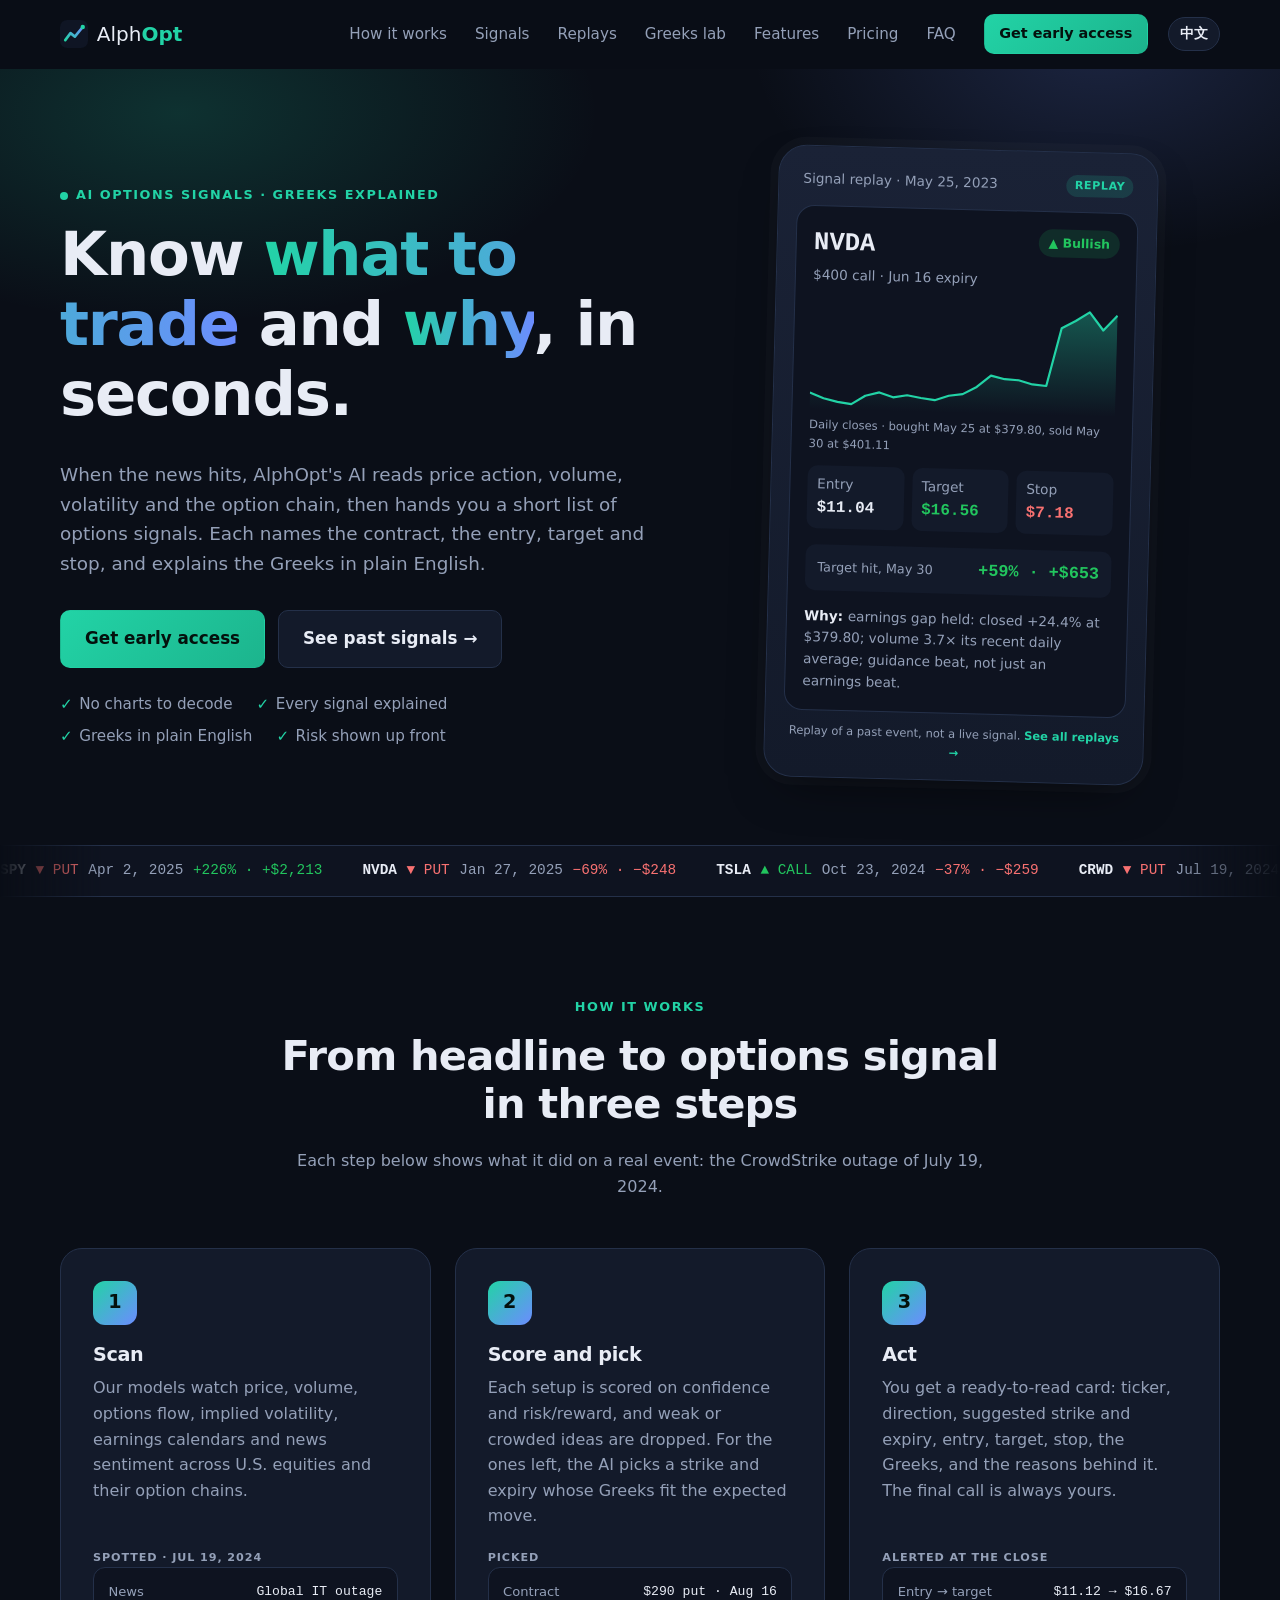
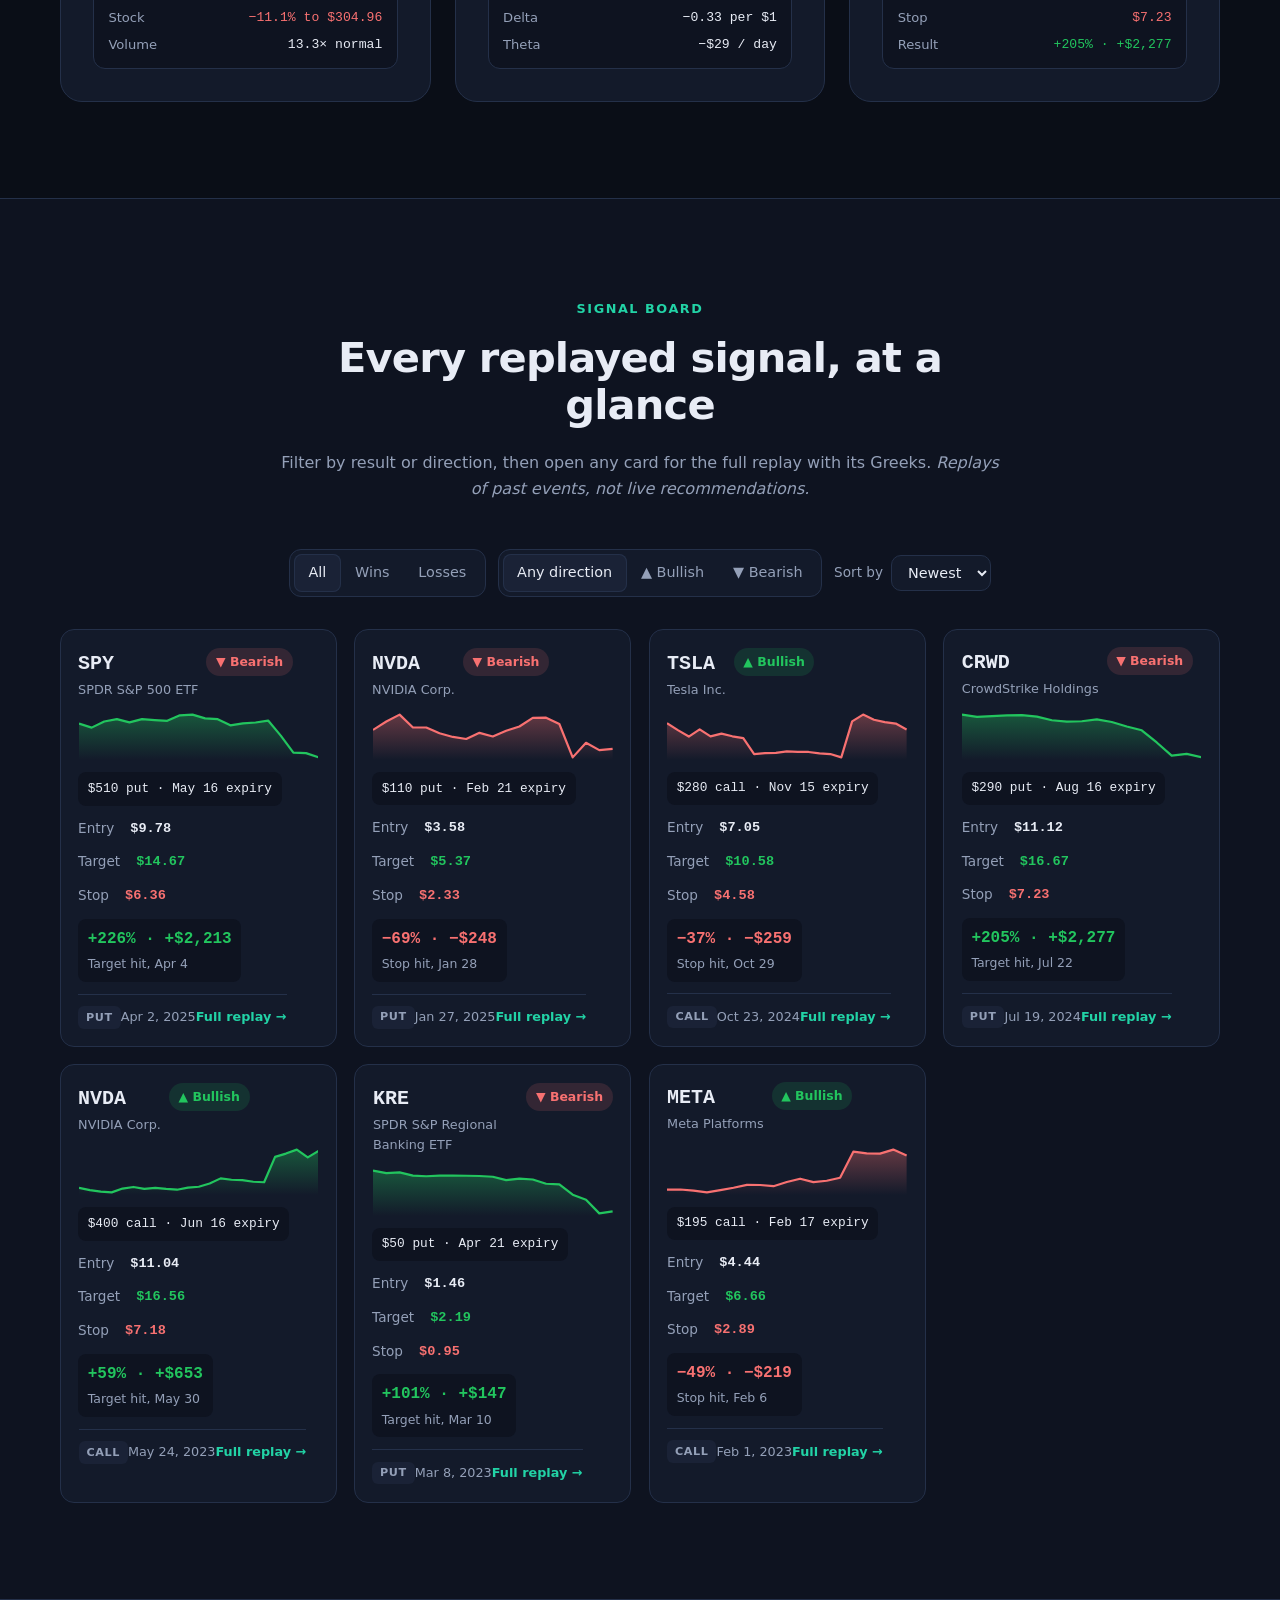
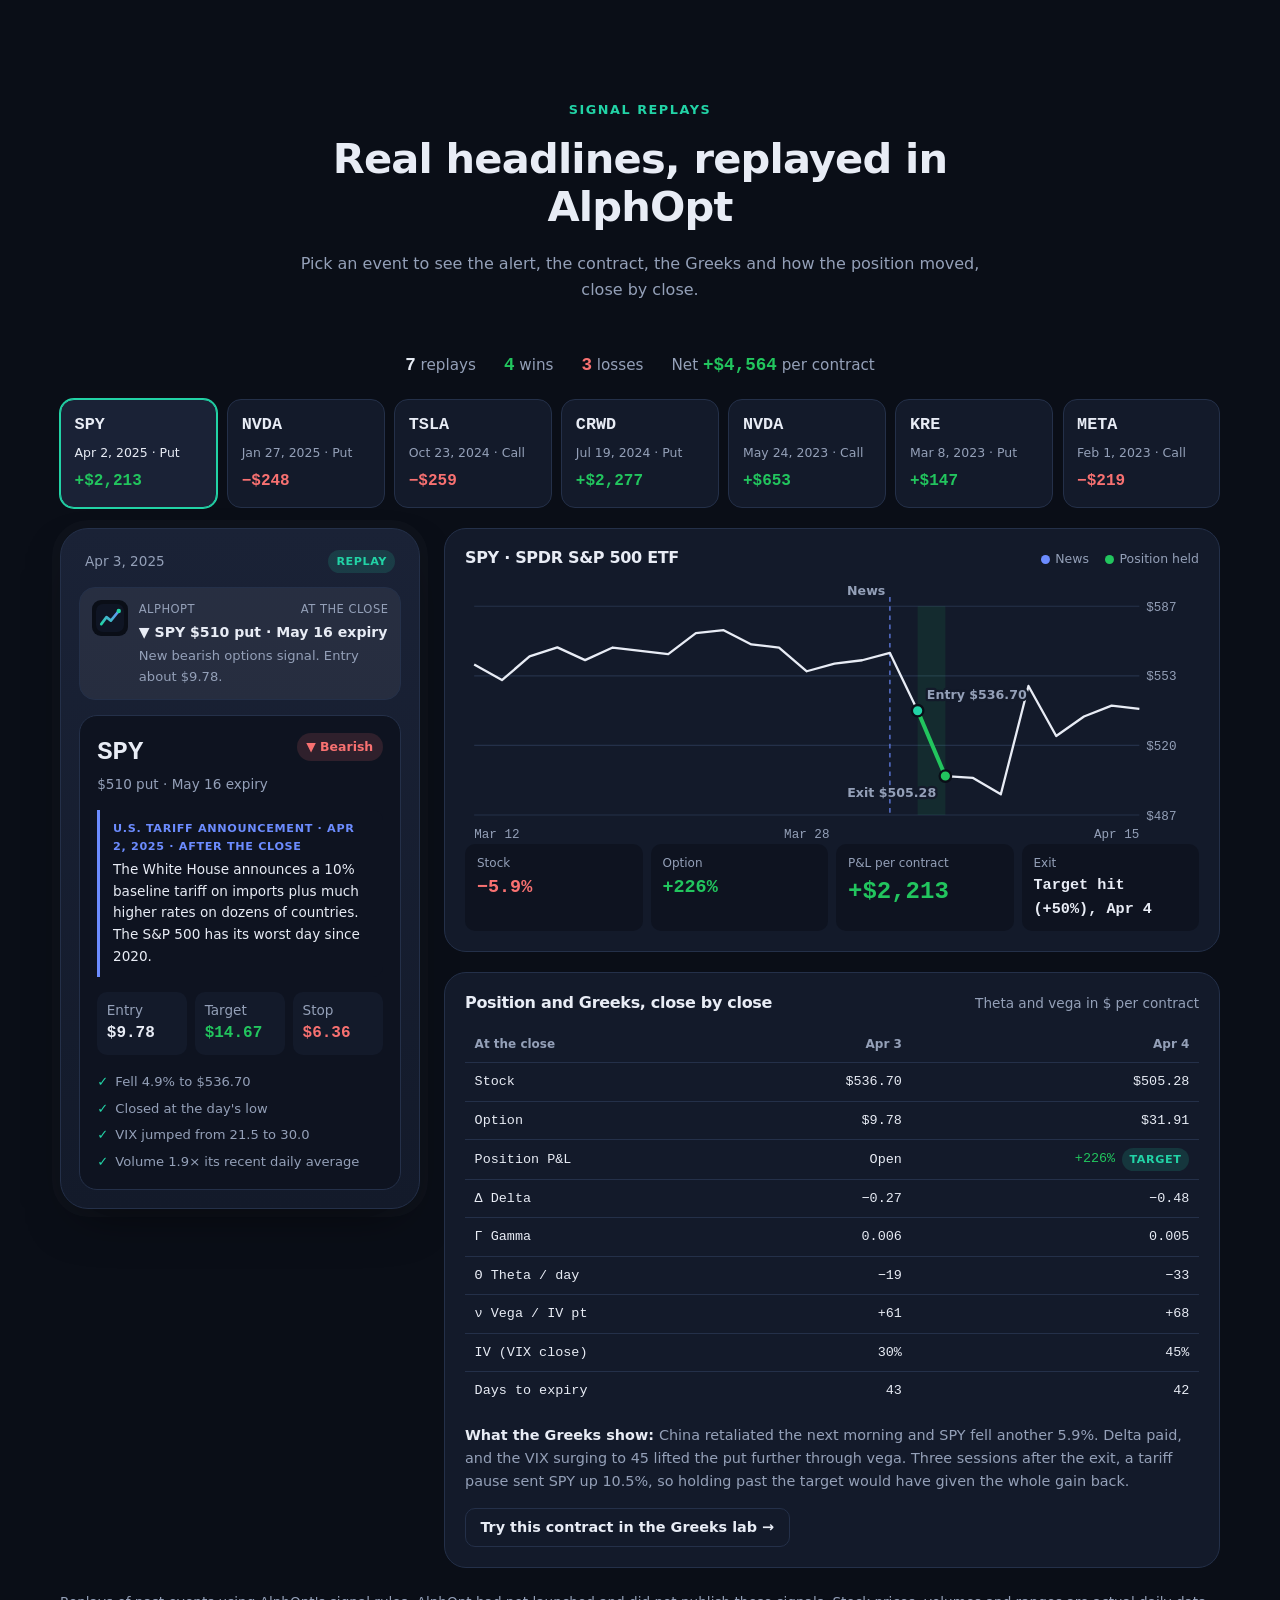
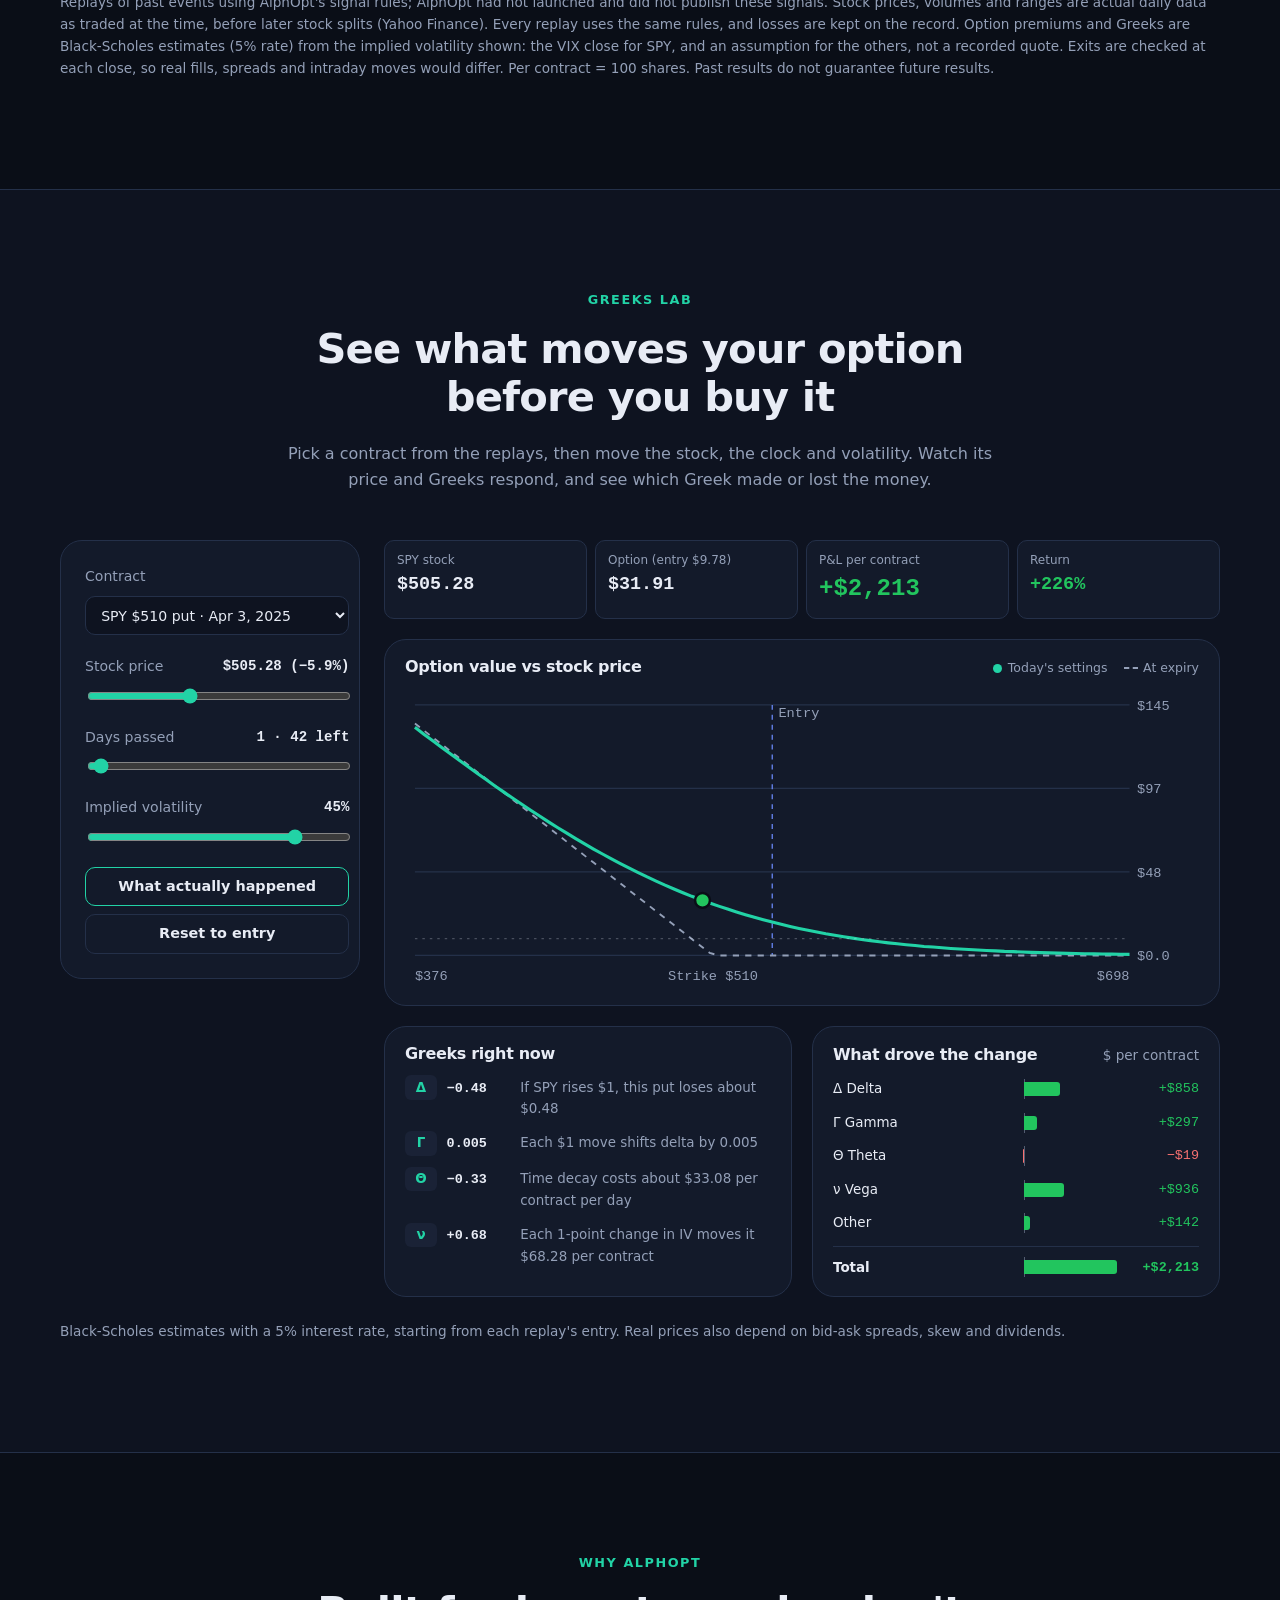
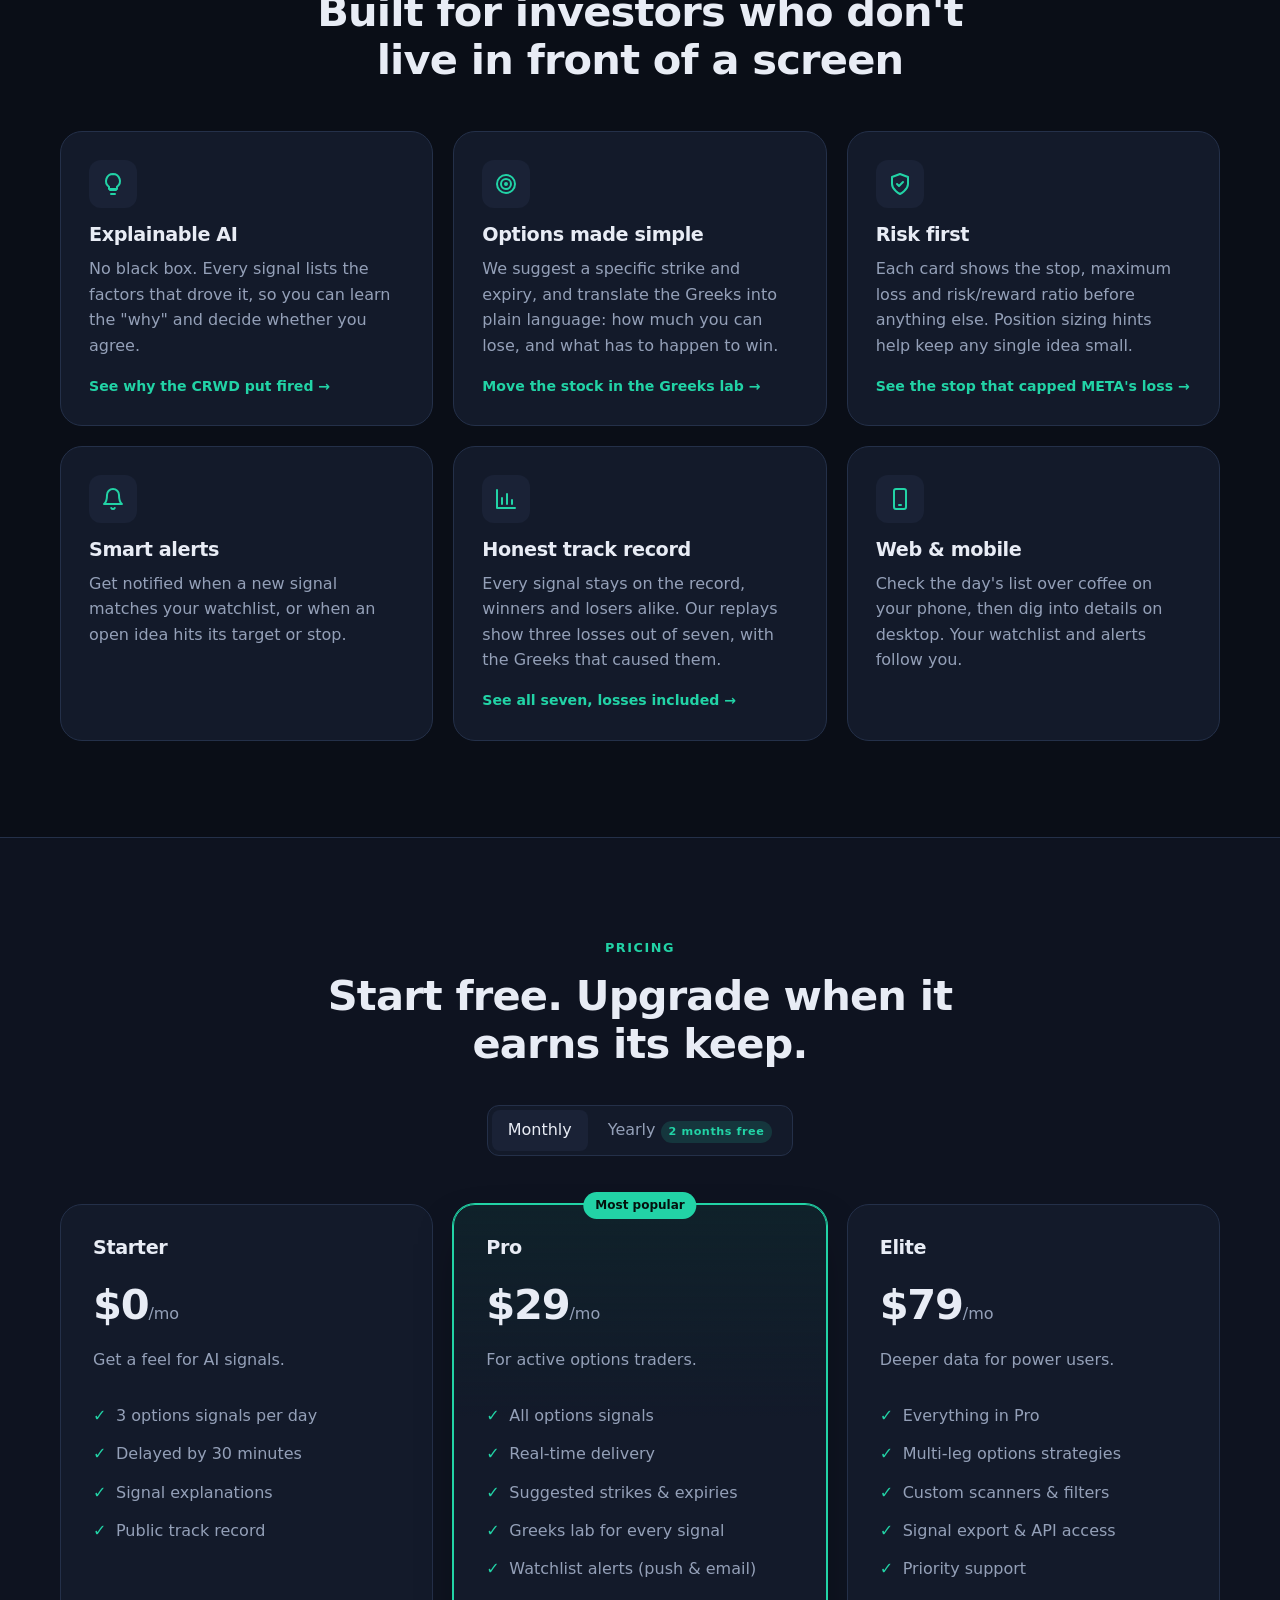
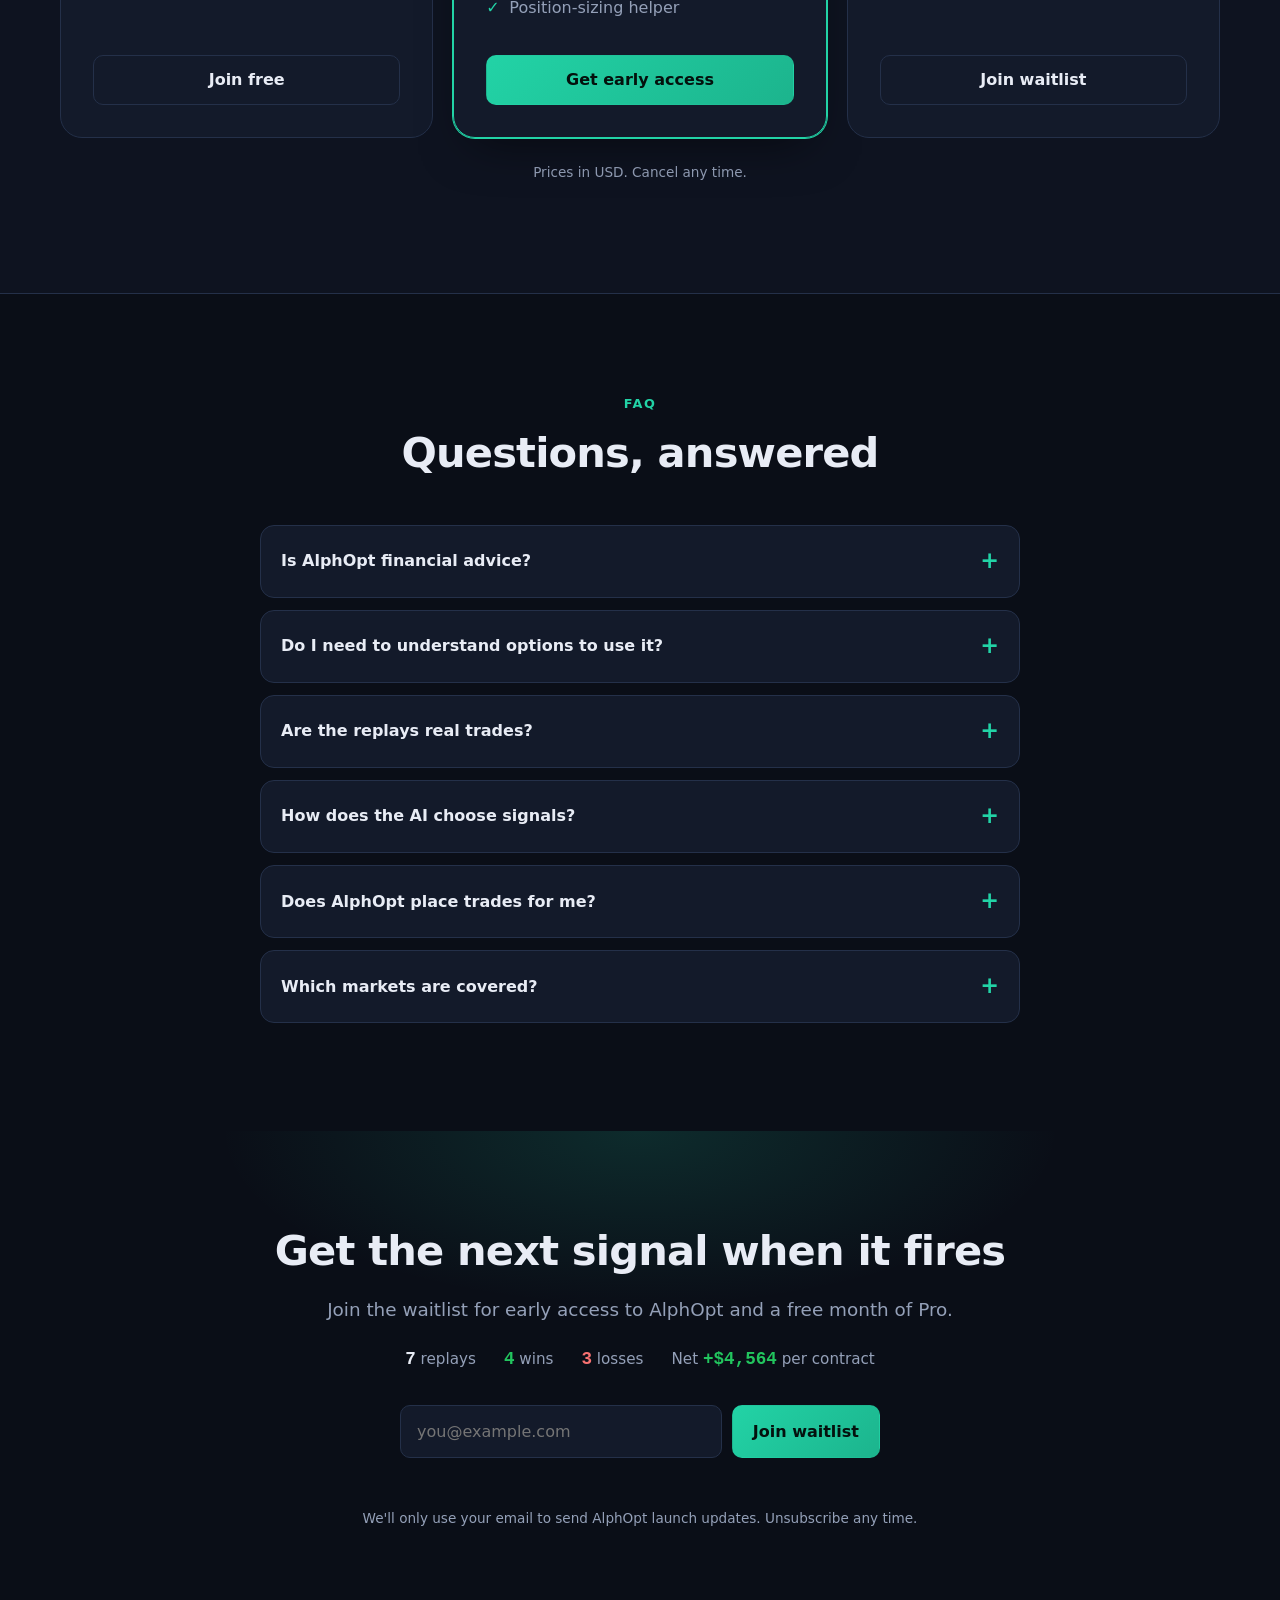
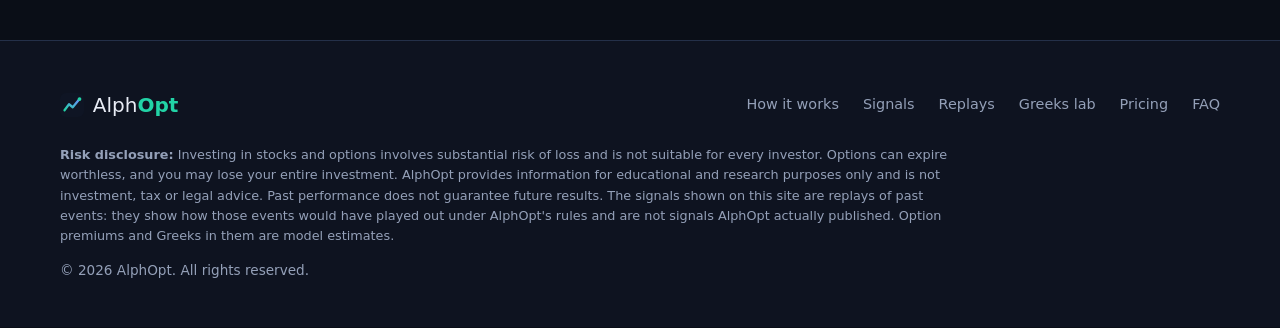
==== index.html @ 4eb579af "Add English / Simplified Chinese language switch A 中文 / EN button in the nav switches the whole page" ====
<!doctype html>
<html lang="en">
<head>
  <meta charset="utf-8">
  <meta name="viewport" content="width=device-width, initial-scale=1">
  <title data-i18n="meta.title">AlphOpt — AI options signals, Greeks explained</title>
  <meta name="description" data-i18n-attr="content:meta.desc" content="AlphOpt reads the news, price action and options market with AI and turns it into clear options signals: the contract, entry, target and stop, with the Greeks in plain English.">
  <meta property="og:title" content="AlphOpt — AI options signals, Greeks explained">
  <meta property="og:description" content="Clear, explainable AI options signals, with the Greeks in plain English.">
  <meta property="og:type" content="website">
  <meta property="og:url" content="https://tianzesun.github.io/AlphOpt-site/">
  <meta property="og:image" content="https://tianzesun.github.io/AlphOpt-site/assets/og-image.png">
  <meta property="og:image:width" content="1200">
  <meta property="og:image:height" content="630">
  <meta property="og:image:alt" content="AlphOpt: real headlines, the Greeks explained. A CRWD put replay that hit its target for +205%.">
  <meta name="twitter:card" content="summary_large_image">
  <link rel="canonical" href="https://tianzesun.github.io/AlphOpt-site/">
  <meta name="theme-color" content="#0a0e17">
  <link rel="icon" href="assets/favicon.svg" type="image/svg+xml">
  <link rel="stylesheet" href="css/styles.css">
  <script src="js/i18n.js" defer></script>
  <script src="js/main.js" defer></script>
</head>
<body>
  <a class="skip-link" href="#main" data-i18n="skip">Skip to content</a>

  <header class="nav" id="top">
    <div class="container nav__inner">
      <a class="brand" href="#top" aria-label="AlphOpt home" data-i18n-attr="aria-label:nav.home">
        <img src="assets/favicon.svg" alt="" width="28" height="28">
        <span>Alph<strong>Opt</strong></span>
      </a>
      <button class="nav__toggle" aria-expanded="false" aria-controls="nav-links" aria-label="Open menu">
        <span></span><span></span><span></span>
      </button>
      <nav class="nav__links" id="nav-links" aria-label="Primary" data-i18n-attr="aria-label:nav.primary">
        <a href="#how" data-i18n="nav.how">How it works</a>
        <a href="#signals" data-i18n="nav.signals">Signals</a>
        <a href="#cases" data-i18n="nav.cases">Replays</a>
        <a href="#lab" data-i18n="nav.lab">Greeks lab</a>
        <a href="#features" data-i18n="nav.features">Features</a>
        <a href="#pricing" data-i18n="nav.pricing">Pricing</a>
        <a href="#faq" data-i18n="nav.faq">FAQ</a>
        <a class="btn btn--sm btn--primary" href="#waitlist" data-i18n="cta.early">Get early access</a>
      </nav>
      <button class="lang-toggle" id="lang-toggle" type="button" lang="zh-CN" aria-label="切换到中文">中文</button>
    </div>
  </header>

  <main id="main">
    <!-- Hero -->
    <section class="hero">
      <div class="hero__glow" aria-hidden="true"></div>
      <div class="container hero__grid">
        <div class="hero__copy">
          <p class="eyebrow" data-i18n-html="hero.eyebrow"><span class="pulse" aria-hidden="true"></span> AI options signals · Greeks explained</p>
          <h1 data-i18n-html="hero.h1">Know <span class="grad">what to trade</span> and <span class="grad">why</span>, in seconds.</h1>
          <p class="lead" data-i18n="hero.lead">
            When the news hits, AlphOpt's AI reads price action, volume, volatility and the option chain,
            then hands you a short list of options signals. Each names the contract, the entry, target and stop,
            and explains the Greeks in plain English.
          </p>
          <div class="hero__cta">
            <a class="btn btn--primary btn--lg" href="#waitlist" data-i18n="cta.early">Get early access</a>
            <a class="btn btn--ghost btn--lg" href="#signals" data-i18n="hero.past">See past signals →</a>
          </div>
          <ul class="hero__points">
            <li data-i18n="hero.p1">No charts to decode</li>
            <li data-i18n="hero.p2">Every signal explained</li>
            <li data-i18n="hero.p3">Greeks in plain English</li>
            <li data-i18n="hero.p4">Risk shown up front</li>
          </ul>
        </div>

        <div class="hero__visual">
          <article class="phone" aria-label="Replayed AlphOpt signal" data-i18n-attr="aria-label:hero.card">
            <div class="phone__bar">
              <span id="hero-date">Signal replay</span>
              <span class="tag" id="hero-tag">REPLAY</span>
            </div>
            <div class="sig-hero">
              <div class="sig-hero__head">
                <div>
                  <div class="sig-hero__ticker" id="hero-ticker"></div>
                  <div class="muted small" id="hero-contract"></div>
                </div>
                <span class="dir" id="hero-dir"></span>
              </div>
              <svg class="sig-hero__chart" id="hero-chart" viewBox="0 0 300 110" preserveAspectRatio="none" role="img"></svg>
              <p class="sig-hero__caption muted" id="hero-caption"></p>
              <div class="sig-hero__stats" id="hero-stats"></div>
              <div class="hero-result" id="hero-result"></div>
              <p class="sig-hero__why" id="hero-why"></p>
            </div>
            <p class="phone__note" data-i18n-html="hero.note">Replay of a past event, not a live signal. <a href="#cases">See all replays →</a></p>
          </article>
        </div>
      </div>

      <div class="ticker" aria-label="Signal replay results" data-i18n-attr="aria-label:ticker.label">
        <div class="ticker__track" id="ticker-track"></div>
      </div>
    </section>

    <!-- How it works -->
    <section class="section" id="how">
      <div class="container">
        <header class="section__head">
          <p class="eyebrow" data-i18n="how.eyebrow">How it works</p>
          <h2 data-i18n="how.h2">From headline to options signal in three steps</h2>
          <p class="muted" data-i18n="how.sub">Each step below shows what it did on a real event: the CrowdStrike outage of July 19, 2024.</p>
        </header>
        <ol class="steps">
          <li class="step">
            <div class="step__num">1</div>
            <h3 data-i18n="how.s1">Scan</h3>
            <p data-i18n="how.s1p">Our models watch price, volume, options flow, implied volatility, earnings calendars and news sentiment across U.S. equities and their option chains.</p>
            <div class="step__ex" id="step-ex-1"></div>
          </li>
          <li class="step">
            <div class="step__num">2</div>
            <h3 data-i18n="how.s2">Score and pick</h3>
            <p data-i18n="how.s2p">Each setup is scored on confidence and risk/reward, and weak or crowded ideas are dropped. For the ones left, the AI picks a strike and expiry whose Greeks fit the expected move.</p>
            <div class="step__ex" id="step-ex-2"></div>
          </li>
          <li class="step">
            <div class="step__num">3</div>
            <h3 data-i18n="how.s3">Act</h3>
            <p data-i18n="how.s3p">You get a ready-to-read card: ticker, direction, suggested strike and expiry, entry, target, stop, the Greeks, and the reasons behind it. The final call is always yours.</p>
            <div class="step__ex" id="step-ex-3"></div>
          </li>
        </ol>
      </div>
    </section>

    <!-- Signal board -->
    <section class="section section--alt" id="signals">
      <div class="container">
        <header class="section__head">
          <p class="eyebrow" data-i18n="board.eyebrow">Signal board</p>
          <h2 data-i18n="board.h2">Every replayed signal, at a glance</h2>
          <p class="muted" data-i18n-html="board.sub">Filter by result or direction, then open any card for the full replay with its Greeks. <em>Replays of past events, not live recommendations.</em></p>
        </header>

        <div class="filters" role="toolbar" aria-label="Filter signals" data-i18n-attr="aria-label:board.filter">
          <div class="seg" data-filter="result">
            <button class="seg__btn is-active" data-value="all" aria-pressed="true" data-i18n="board.all">All</button>
            <button class="seg__btn" data-value="win" aria-pressed="false" data-i18n="board.wins">Wins</button>
            <button class="seg__btn" data-value="loss" aria-pressed="false" data-i18n="board.losses">Losses</button>
          </div>
          <div class="seg" data-filter="dir">
            <button class="seg__btn is-active" data-value="all" aria-pressed="true" data-i18n="board.anyDir">Any direction</button>
            <button class="seg__btn" data-value="bull" aria-pressed="false" data-i18n="board.bull">▲ Bullish</button>
            <button class="seg__btn" data-value="bear" aria-pressed="false" data-i18n="board.bear">▼ Bearish</button>
          </div>
          <label class="sort">
            <span class="muted small" data-i18n="board.sortBy">Sort by</span>
            <select id="sort-select">
              <option value="date" data-i18n="board.newest">Newest</option>
              <option value="pnl" data-i18n="board.pnl">P&amp;L</option>
              <option value="ticker" data-i18n="board.ticker">Ticker</option>
            </select>
          </label>
        </div>

        <div class="board" id="board" aria-live="polite"></div>
        <p class="board__empty muted" id="board-empty" hidden data-i18n="board.empty">No signals match these filters.</p>
      </div>
    </section>

    <!-- Signal replays -->
    <section class="section" id="cases">
      <div class="container">
        <header class="section__head">
          <p class="eyebrow" data-i18n="cases.eyebrow">Signal replays</p>
          <h2 data-i18n="cases.h2">Real headlines, replayed in AlphOpt</h2>
          <p class="muted" data-i18n="cases.sub">Pick an event to see the alert, the contract, the Greeks and how the position moved, close by close.</p>
        </header>
        <p class="replay-record" id="replay-record" aria-label="Replay record" data-i18n-attr="aria-label:cases.record"></p>
        <div class="replay-tabs" role="tablist" aria-label="Signal replays" id="replay-tabs" data-i18n-attr="aria-label:cases.tabs"></div>
        <div class="replay" id="replay" role="tabpanel" aria-live="polite"></div>
        <p class="muted small replay__note" data-i18n="cases.note">
          Replays of past events using AlphOpt's signal rules; AlphOpt had not launched and did not publish these signals.
          Stock prices, volumes and ranges are actual daily data as traded at the time, before later stock splits (Yahoo Finance). Every replay uses the same rules, and losses are kept on the record.
          Option premiums and Greeks are Black-Scholes estimates (5% rate) from the implied volatility shown: the VIX close for SPY, and an assumption for the others, not a recorded quote.
          Exits are checked at each close, so real fills, spreads and intraday moves would differ. Per contract = 100 shares. Past results do not guarantee future results.
        </p>
      </div>
    </section>

    <!-- Greeks lab -->
    <section class="section section--alt" id="lab">
      <div class="container">
        <header class="section__head">
          <p class="eyebrow" data-i18n="lab.eyebrow">Greeks lab</p>
          <h2 data-i18n="lab.h2">See what moves your option before you buy it</h2>
          <p class="muted" data-i18n="lab.sub">Pick a contract from the replays, then move the stock, the clock and volatility. Watch its price and Greeks respond, and see which Greek made or lost the money.</p>
        </header>
        <div class="lab">
          <form class="lab__controls" id="lab-form">
            <label class="lab__field">
              <span data-i18n="lab.contract">Contract</span>
              <select id="lab-contract"></select>
            </label>
            <label class="lab__field">
              <span><span data-i18n="lab.spot">Stock price</span> <strong id="lab-spot-out"></strong></span>
              <input type="range" id="lab-spot" min="-25" max="25" step="any" value="0">
            </label>
            <label class="lab__field">
              <span><span data-i18n="lab.days">Days passed</span> <strong id="lab-days-out"></strong></span>
              <input type="range" id="lab-days" min="0" max="20" step="1" value="0">
            </label>
            <label class="lab__field">
              <span><span data-i18n="lab.iv">Implied volatility</span> <strong id="lab-iv-out"></strong></span>
              <input type="range" id="lab-iv" min="-25" max="25" step="any" value="0">
            </label>
            <div class="lab__presets" role="group" aria-label="Scenario presets" data-i18n-attr="aria-label:lab.presets">
              <button class="btn btn--ghost btn--sm" type="button" data-preset="actual" data-i18n="lab.actual">What actually happened</button>
              <button class="btn btn--ghost btn--sm" type="button" data-preset="entry" data-i18n="lab.reset">Reset to entry</button>
            </div>
          </form>

          <div class="lab__out">
            <div class="result" id="lab-result"></div>
            <div class="panel lab__panel">
              <div class="panel__head">
                <h3 data-i18n="lab.chartTitle">Option value vs stock price</h3>
                <div class="legend">
                  <span data-i18n-html="lab.today"><i style="background:#22d3a6"></i>Today's settings</span>
                  <span data-i18n-html="lab.expiry"><i class="legend__dash"></i>At expiry</span>
                </div>
              </div>
              <svg class="lab__chart" id="lab-chart" viewBox="0 0 640 240" role="img"></svg>
            </div>
            <div class="lab__grid">
              <div class="panel lab__panel">
                <div class="panel__head"><h3 data-i18n="lab.greeksNow">Greeks right now</h3></div>
                <ul class="lab-greeks" id="lab-greeks"></ul>
              </div>
              <div class="panel lab__panel">
                <div class="panel__head"><h3 data-i18n="lab.drivers">What drove the change</h3><span class="muted small" data-i18n="lab.perContract">$ per contract</span></div>
                <ul class="drivers" id="lab-drivers"></ul>
              </div>
            </div>
          </div>
        </div>
        <p class="muted small replay__note" data-i18n="lab.note">Black-Scholes estimates with a 5% interest rate, starting from each replay's entry. Real prices also depend on bid-ask spreads, skew and dividends.</p>
      </div>
    </section>

    <!-- Features -->
    <section class="section" id="features">
      <div class="container">
        <header class="section__head">
          <p class="eyebrow" data-i18n="feat.eyebrow">Why AlphOpt</p>
          <h2 data-i18n="feat.h2">Built for investors who don't live in front of a screen</h2>
        </header>
        <div class="features">
          <article class="feature">
            <div class="feature__icon" aria-hidden="true"><svg viewBox="0 0 24 24"><path d="M9 18h6M10 22h4M12 2a7 7 0 0 0-4 12.7V17h8v-2.3A7 7 0 0 0 12 2z"/></svg></div>
            <h3 data-i18n="feat.1">Explainable AI</h3>
            <p data-i18n="feat.1p">No black box. Every signal lists the factors that drove it, so you can learn the "why" and decide whether you agree.</p>
            <a class="feature__proof" href="#cases" data-open-replay="2024-07-19" data-i18n="feat.1a">See why the CRWD put fired →</a>
          </article>
          <article class="feature">
            <div class="feature__icon" aria-hidden="true"><svg viewBox="0 0 24 24"><circle cx="12" cy="12" r="9"/><circle cx="12" cy="12" r="5"/><circle cx="12" cy="12" r="1"/></svg></div>
            <h3 data-i18n="feat.2">Options made simple</h3>
            <p data-i18n="feat.2p">We suggest a specific strike and expiry, and translate the Greeks into plain language: how much you can lose, and what has to happen to win.</p>
            <a class="feature__proof" href="#lab" data-i18n="feat.2a">Move the stock in the Greeks lab →</a>
          </article>
          <article class="feature">
            <div class="feature__icon" aria-hidden="true"><svg viewBox="0 0 24 24"><path d="M12 22s8-4 8-10V5l-8-3-8 3v7c0 6 8 10 8 10z"/><path d="m9 12 2 2 4-4"/></svg></div>
            <h3 data-i18n="feat.3">Risk first</h3>
            <p data-i18n="feat.3p">Each card shows the stop, maximum loss and risk/reward ratio before anything else. Position sizing hints help keep any single idea small.</p>
            <a class="feature__proof" href="#cases" data-open-replay="2023-02-01" data-i18n="feat.3a">See the stop that capped META's loss →</a>
          </article>
          <article class="feature">
            <div class="feature__icon" aria-hidden="true"><svg viewBox="0 0 24 24"><path d="M6 8a6 6 0 0 1 12 0c0 7 3 9 3 9H3s3-2 3-9"/><path d="M10.3 21a1.9 1.9 0 0 0 3.4 0"/></svg></div>
            <h3 data-i18n="feat.4">Smart alerts</h3>
            <p data-i18n="feat.4p">Get notified when a new signal matches your watchlist, or when an open idea hits its target or stop.</p>
          </article>
          <article class="feature">
            <div class="feature__icon" aria-hidden="true"><svg viewBox="0 0 24 24"><path d="M3 3v18h18"/><path d="M8 17V11M13 17V7M18 17v-4"/></svg></div>
            <h3 data-i18n="feat.5">Honest track record</h3>
            <p data-i18n="feat.5p">Every signal stays on the record, winners and losers alike. Our replays show three losses out of seven, with the Greeks that caused them.</p>
            <a class="feature__proof" href="#signals" data-i18n="feat.5a">See all seven, losses included →</a>
          </article>
          <article class="feature">
            <div class="feature__icon" aria-hidden="true"><svg viewBox="0 0 24 24"><rect x="6" y="2" width="12" height="20" rx="2"/><path d="M11 18h2"/></svg></div>
            <h3 data-i18n="feat.6">Web &amp; mobile</h3>
            <p data-i18n="feat.6p">Check the day's list over coffee on your phone, then dig into details on desktop. Your watchlist and alerts follow you.</p>
          </article>
        </div>
      </div>
    </section>

    <!-- Pricing -->
    <section class="section section--alt" id="pricing">
      <div class="container">
        <header class="section__head">
          <p class="eyebrow" data-i18n="price.eyebrow">Pricing</p>
          <h2 data-i18n="price.h2">Start free. Upgrade when it earns its keep.</h2>
          <div class="billing" role="group" aria-label="Billing period" data-i18n-attr="aria-label:price.period">
            <button class="billing__btn is-active" data-billing="monthly" aria-pressed="true" data-i18n="price.monthly">Monthly</button>
            <button class="billing__btn" data-billing="yearly" aria-pressed="false" data-i18n-html="price.yearly">Yearly <span class="tag">2 months free</span></button>
          </div>
        </header>
        <div class="plans">
          <article class="plan">
            <h3>Starter</h3>
            <p class="plan__price"><span class="plan__amt" data-monthly="0" data-yearly="0">$0</span><span class="muted" data-i18n="price.mo">/mo</span></p>
            <p class="muted" data-i18n="price.starter.p">Get a feel for AI signals.</p>
            <ul>
              <li data-i18n="price.starter.1">3 options signals per day</li>
              <li data-i18n="price.starter.2">Delayed by 30 minutes</li>
              <li data-i18n="price.starter.3">Signal explanations</li>
              <li data-i18n="price.starter.4">Public track record</li>
            </ul>
            <a class="btn btn--ghost btn--block" href="#waitlist" data-i18n="price.starter.cta">Join free</a>
          </article>
          <article class="plan plan--featured">
            <span class="plan__badge" data-i18n="price.popular">Most popular</span>
            <h3>Pro</h3>
            <p class="plan__price"><span class="plan__amt" data-monthly="29" data-yearly="24">$29</span><span class="muted" data-i18n="price.mo">/mo</span></p>
            <p class="muted" data-i18n="price.pro.p">For active options traders.</p>
            <ul>
              <li data-i18n="price.pro.1">All options signals</li>
              <li data-i18n="price.pro.2">Real-time delivery</li>
              <li data-i18n="price.pro.3">Suggested strikes &amp; expiries</li>
              <li data-i18n="price.pro.4">Greeks lab for every signal</li>
              <li data-i18n="price.pro.5">Watchlist alerts (push &amp; email)</li>
              <li data-i18n="price.pro.6">Position-sizing helper</li>
            </ul>
            <a class="btn btn--primary btn--block" href="#waitlist" data-i18n="cta.early">Get early access</a>
          </article>
          <article class="plan">
            <h3>Elite</h3>
            <p class="plan__price"><span class="plan__amt" data-monthly="79" data-yearly="66">$79</span><span class="muted" data-i18n="price.mo">/mo</span></p>
            <p class="muted" data-i18n="price.elite.p">Deeper data for power users.</p>
            <ul>
              <li data-i18n="price.elite.1">Everything in Pro</li>
              <li data-i18n="price.elite.2">Multi-leg options strategies</li>
              <li data-i18n="price.elite.3">Custom scanners &amp; filters</li>
              <li data-i18n="price.elite.4">Signal export &amp; API access</li>
              <li data-i18n="price.elite.5">Priority support</li>
            </ul>
            <a class="btn btn--ghost btn--block" href="#waitlist" data-i18n="price.join">Join waitlist</a>
          </article>
        </div>
        <p class="muted small center" data-i18n="price.note">Prices in USD. Cancel any time.</p>
      </div>
    </section>

    <!-- FAQ -->
    <section class="section" id="faq">
      <div class="container container--narrow">
        <header class="section__head">
          <p class="eyebrow" data-i18n="nav.faq">FAQ</p>
          <h2 data-i18n="faq.h2">Questions, answered</h2>
        </header>
        <div class="faq">
          <details>
            <summary data-i18n="faq.q1">Is AlphOpt financial advice?</summary>
            <p data-i18n="faq.a1">No. AlphOpt provides research signals and educational information. It does not know your finances, goals or risk tolerance. Always do your own research, and consider speaking with a licensed advisor before investing.</p>
          </details>
          <details>
            <summary data-i18n="faq.q2">Do I need to understand options to use it?</summary>
            <p data-i18n="faq.a2">No. Every card explains the contract in plain language: what you pay, the most you can lose, and what the stock needs to do for the trade to work. The Greeks lab lets you try “what if the stock drops?” or “what if I hold a week?” before you buy.</p>
          </details>
          <details>
            <summary data-i18n="faq.q3">Are the replays real trades?</summary>
            <p data-i18n="faq.a3">The events and stock prices are real: actual daily closes, volumes and ranges from the time. The trades are replays: we applied AlphOpt's rules (+50% target, −35% stop, five sessions at most, checked at each close) to those events. AlphOpt had not launched yet and did not publish these signals. Option premiums and Greeks are model estimates, not recorded quotes. Losses stay in, so you can judge the rules on all of it.</p>
          </details>
          <details>
            <summary data-i18n="faq.q4">How does the AI choose signals?</summary>
            <p data-i18n="faq.a4">Models trained on historical market data score each setup using technical patterns, options-market activity, volatility, and news and earnings context. Only setups that clear confidence and risk/reward thresholds are published, each with the top factors behind it.</p>
          </details>
          <details>
            <summary data-i18n="faq.q5">Does AlphOpt place trades for me?</summary>
            <p data-i18n="faq.a5">No. AlphOpt never touches your brokerage account. You read the signal and decide whether to act on it with your own broker.</p>
          </details>
          <details>
            <summary data-i18n="faq.q6">Which markets are covered?</summary>
            <p data-i18n="faq.a6">At launch, AlphOpt covers U.S.-listed stocks and ETFs and their listed options. More markets are on the roadmap.</p>
          </details>
        </div>
      </div>
    </section>

    <!-- Waitlist -->
    <section class="section cta" id="waitlist">
      <div class="container container--narrow center">
        <h2 data-i18n="wait.h2">Get the next signal when it fires</h2>
        <p class="lead" data-i18n="wait.lead">Join the waitlist for early access to AlphOpt and a free month of Pro.</p>
        <p class="replay-record waitlist__record" id="waitlist-record" aria-label="Replay record" data-i18n-attr="aria-label:cases.record"></p>
        <form class="waitlist" id="waitlist-form" novalidate>
          <label class="visually-hidden" for="email" data-i18n="wait.email">Email address</label>
          <input id="email" name="email" type="email" placeholder="you@example.com" autocomplete="email" required>
          <!-- Honeypot: hidden from people, filled in by bots; Formspree discards these. -->
          <input class="visually-hidden" type="text" name="_gotcha" tabindex="-1" autocomplete="off" aria-hidden="true">
          <button class="btn btn--primary" type="submit" data-i18n="price.join">Join waitlist</button>
        </form>
        <p class="waitlist__msg" id="waitlist-msg" role="status"></p>
        <p class="muted small" data-i18n="wait.privacy">We'll only use your email to send AlphOpt launch updates. Unsubscribe any time.</p>
      </div>
    </section>
  </main>

  <footer class="footer">
    <div class="container">
      <div class="footer__top">
        <a class="brand" href="#top">
          <img src="assets/favicon.svg" alt="" width="24" height="24">
          <span>Alph<strong>Opt</strong></span>
        </a>
        <nav class="footer__links" aria-label="Footer" data-i18n-attr="aria-label:footer.nav">
          <a href="#how" data-i18n="nav.how">How it works</a>
          <a href="#signals" data-i18n="nav.signals">Signals</a>
          <a href="#cases" data-i18n="nav.cases">Replays</a>
          <a href="#lab" data-i18n="nav.lab">Greeks lab</a>
          <a href="#pricing" data-i18n="nav.pricing">Pricing</a>
          <a href="#faq" data-i18n="nav.faq">FAQ</a>
        </nav>
      </div>
      <p class="disclaimer" data-i18n-html="footer.disclaimer">
        <strong>Risk disclosure:</strong> Investing in stocks and options involves substantial risk of loss and is not suitable for every investor.
        Options can expire worthless, and you may lose your entire investment. AlphOpt provides information for educational and research purposes only
        and is not investment, tax or legal advice. Past performance does not guarantee future results. The signals shown on this site are replays of past events: they show how those events would have played out under AlphOpt's rules and are not signals AlphOpt actually published. Option premiums and Greeks in them are model estimates.
      </p>
      <p class="muted small">© <span id="year"></span> AlphOpt. <span data-i18n="footer.rights">All rights reserved.</span></p>
    </div>
  </footer>

</body>
</html>
---- css/styles.css ----
/* ---------- Tokens ---------- */
:root {
  --bg: #0a0e17;
  --bg-alt: #0e1320;
  --surface: #131a2a;
  --surface-2: #1a2236;
  --border: #243049;
  --text: #e8ecf5;
  --muted: #94a0b8;
  --brand: #22d3a6;
  --brand-2: #6c8cff;
  --up: #22c55e;
  --down: #f87171;
  --warn: #fbbf24;
  --radius: 14px;
  --radius-lg: 22px;
  --shadow: 0 20px 50px -20px rgba(0, 0, 0, 0.6);
  --font: "Inter", system-ui, -apple-system, "Segoe UI", Roboto, "PingFang SC", "Hiragino Sans GB", "Microsoft YaHei", "Noto Sans SC", sans-serif;
  --mono: ui-monospace, "SF Mono", Menlo, Consolas, monospace;
}

/* ---------- Base ---------- */
*, *::before, *::after { box-sizing: border-box; }
html { scroll-behavior: smooth; scroll-padding-top: 80px; }
body {
  margin: 0;
  font-family: var(--font);
  background: var(--bg);
  color: var(--text);
  line-height: 1.6;
  -webkit-font-smoothing: antialiased;
}
img, svg { display: block; max-width: 100%; }
a { color: inherit; text-decoration: none; }
h1, h2, h3, h4 { line-height: 1.15; margin: 0 0 0.5em; letter-spacing: -0.02em; }
h1 { font-size: clamp(2.3rem, 5vw, 3.8rem); }
h2 { font-size: clamp(1.8rem, 3.5vw, 2.6rem); }
h3 { font-size: 1.2rem; }
p { margin: 0 0 1em; }
button { font: inherit; cursor: pointer; }

.container { width: min(1160px, 100% - 2.5rem); margin-inline: auto; }
.container--narrow { width: min(760px, 100% - 2.5rem); }
.center { text-align: center; }
.muted { color: var(--muted); }
.small { font-size: 0.85rem; }
.up { color: var(--up); }
.down { color: var(--down); }
.lead { font-size: 1.15rem; color: var(--muted); }
.grad {
  background: linear-gradient(90deg, var(--brand), var(--brand-2));
  -webkit-background-clip: text;
  background-clip: text;
  color: transparent;
}
.visually-hidden {
  position: absolute; width: 1px; height: 1px; overflow: hidden;
  clip: rect(0 0 0 0); white-space: nowrap;
}
.skip-link {
  position: absolute; left: 1rem; top: -3rem; z-index: 100;
  background: var(--brand); color: #04110d; padding: 0.5rem 1rem; border-radius: 8px;
}
.skip-link:focus { top: 1rem; }
:focus-visible { outline: 2px solid var(--brand); outline-offset: 3px; }

.eyebrow {
  display: inline-flex; align-items: center; gap: 0.5rem;
  font-size: 0.8rem; font-weight: 600; text-transform: uppercase; letter-spacing: 0.12em;
  color: var(--brand);
  margin-bottom: 0.9rem;
}
.pulse {
  width: 8px; height: 8px; border-radius: 50%; background: var(--brand);
  box-shadow: 0 0 0 0 rgba(34, 211, 166, 0.7);
  animation: pulse 2s infinite;
}
@keyframes pulse {
  70% { box-shadow: 0 0 0 10px rgba(34, 211, 166, 0); }
  100% { box-shadow: 0 0 0 0 rgba(34, 211, 166, 0); }
}

.tag {
  display: inline-block; font-size: 0.7rem; font-weight: 700; letter-spacing: 0.05em;
  padding: 0.15rem 0.5rem; border-radius: 999px;
  background: rgba(34, 211, 166, 0.15); color: var(--brand);
}
.tag--live { background: rgba(248, 113, 113, 0.15); color: var(--down); }

/* ---------- Buttons ---------- */
.btn {
  display: inline-flex; align-items: center; justify-content: center; gap: 0.4rem;
  padding: 0.7rem 1.25rem; border-radius: 10px; border: 1px solid transparent;
  font-weight: 600; transition: transform 0.15s, background 0.15s, border-color 0.15s;
}
.btn:hover { transform: translateY(-1px); }
.btn--primary { background: linear-gradient(135deg, var(--brand), #1cb48d); color: #04110d; }
.btn--primary:hover { background: linear-gradient(135deg, #3be3b8, var(--brand)); }
.btn--ghost { border-color: var(--border); background: var(--surface); color: var(--text); }
.btn--ghost:hover { border-color: var(--brand); }
.btn--sm { padding: 0.45rem 0.9rem; font-size: 0.9rem; }
.btn--lg { padding: 0.9rem 1.5rem; font-size: 1.05rem; }
.btn--block { width: 100%; }

/* ---------- Nav ---------- */
.nav {
  position: sticky; top: 0; z-index: 50;
  background: rgba(10, 14, 23, 0.75);
  backdrop-filter: blur(12px);
  border-bottom: 1px solid transparent;
  transition: border-color 0.2s;
}
.nav.is-scrolled { border-bottom-color: var(--border); }
.nav__inner { display: flex; align-items: center; justify-content: space-between; height: 68px; }
.nav__inner .brand { margin-right: auto; }
.lang-toggle {
  margin-left: 1.25rem; padding: 0.35rem 0.7rem; min-width: 3.2rem;
  background: var(--surface); color: var(--text); border: 1px solid var(--border); border-radius: 999px;
  font: inherit; font-size: 0.85rem; font-weight: 600; cursor: pointer;
}
.lang-toggle:hover { border-color: var(--brand); }
.lang-toggle { order: 1; }
.nav__toggle { order: 2; }
.brand { display: inline-flex; align-items: center; gap: 0.55rem; font-size: 1.25rem; font-weight: 500; }
.brand strong { color: var(--brand); font-weight: 800; }
.nav__links { display: flex; align-items: center; gap: 1.75rem; font-size: 0.95rem; white-space: nowrap; }
.nav__links a:not(.btn) { color: var(--muted); }
.nav__links a:not(.btn):hover { color: var(--text); }
.nav__toggle {
  display: none; background: none; border: 0; padding: 0.5rem;
  flex-direction: column; gap: 5px;
}
.nav__toggle span { width: 22px; height: 2px; background: var(--text); border-radius: 2px; transition: 0.2s; }

/* ---------- Hero ---------- */
.hero { position: relative; overflow: hidden; padding: 5rem 0 0; }
.hero__glow {
  position: absolute; inset: -20% -10% auto; height: 700px; pointer-events: none;
  background:
    radial-gradient(600px 300px at 20% 30%, rgba(34, 211, 166, 0.18), transparent 70%),
    radial-gradient(500px 300px at 80% 20%, rgba(108, 140, 255, 0.18), transparent 70%);
}
.hero__grid {
  position: relative; display: grid; grid-template-columns: 1.15fr 1fr; gap: 3rem; align-items: center;
  padding-bottom: 4rem;
}
.hero__cta { display: flex; flex-wrap: wrap; gap: 0.8rem; margin: 2rem 0 1.5rem; }
.hero__points { display: flex; flex-wrap: wrap; gap: 0.5rem 1.5rem; padding: 0; margin: 0; list-style: none; color: var(--muted); font-size: 0.95rem; }
.hero__points li::before { content: "✓"; color: var(--brand); margin-right: 0.4rem; font-weight: 700; }
.hero__visual { display: flex; justify-content: center; }

.phone {
  width: min(380px, 100%);
  background: linear-gradient(180deg, var(--surface-2), var(--surface));
  border: 1px solid var(--border); border-radius: 28px; padding: 1.1rem;
  box-shadow: var(--shadow), 0 0 0 8px rgba(255, 255, 255, 0.02);
  transform: rotate(1.5deg);
  animation: float 6s ease-in-out infinite;
}
@keyframes float { 50% { transform: rotate(1.5deg) translateY(-10px); } }
.phone__bar { display: flex; justify-content: space-between; align-items: center; font-size: 0.85rem; color: var(--muted); padding: 0.25rem 0.4rem 0.9rem; }
.phone__note { text-align: center; font-size: 0.72rem; color: var(--muted); margin: 0.7rem 0 0; }
.phone__note a { color: var(--brand); font-weight: 600; }

.sig-hero { background: var(--bg-alt); border: 1px solid var(--border); border-radius: 18px; padding: 1.1rem; }
.sig-hero__head { display: flex; justify-content: space-between; align-items: flex-start; }
.sig-hero__ticker { font-size: 1.6rem; font-weight: 800; font-family: var(--mono); }
.sig-hero__chart { width: 100%; height: 110px; margin: 0.8rem 0; }
.sig-hero__stats { display: grid; grid-template-columns: repeat(3, 1fr); gap: 0.5rem; margin-bottom: 1rem; }
.sig-hero__stats div { background: var(--surface); border-radius: 10px; padding: 0.5rem 0.6rem; display: flex; flex-direction: column; }
.sig-hero__stats strong { font-family: var(--mono); }
.sig-hero__caption { font-size: 0.72rem; margin: -0.4rem 0 0.8rem; }
.hero-result { display: flex; justify-content: space-between; align-items: baseline; gap: 0.75rem; padding: 0.6rem 0.75rem; border-radius: 10px; background: var(--surface); }
.hero-result span { font-size: 0.8rem; color: var(--muted); }
.hero-result strong { font-family: var(--mono); font-size: 1.05rem; }
.sig-hero__why { font-size: 0.85rem; color: var(--muted); margin: 0.9rem 0 0; }
.sig-hero__why strong { color: var(--text); }

.dir {
  display: inline-flex; align-items: center; gap: 0.25rem;
  font-size: 0.78rem; font-weight: 700; padding: 0.25rem 0.6rem; border-radius: 999px; white-space: nowrap;
}
.dir--bull { background: rgba(34, 197, 94, 0.14); color: var(--up); }
.dir--bear { background: rgba(248, 113, 113, 0.14); color: var(--down); }

/* Ticker strip */
.ticker {
  position: relative; border-block: 1px solid var(--border); background: var(--bg-alt);
  overflow: hidden; padding: 0.85rem 0;
  mask-image: linear-gradient(90deg, transparent, #000 8%, #000 92%, transparent);
}
.ticker__track { display: flex; gap: 2.5rem; width: max-content; animation: scroll 60s linear infinite; }
.ticker:hover .ticker__track { animation-play-state: paused; }
.ticker__item { display: inline-flex; align-items: center; gap: 0.6rem; font-family: var(--mono); font-size: 0.9rem; white-space: nowrap; }
.ticker__item b { font-weight: 700; }
@keyframes scroll { to { transform: translateX(-50%); } }

/* ---------- Sections ---------- */
.section { padding: 6rem 0; }
.section--alt { background: var(--bg-alt); border-block: 1px solid var(--border); }
.section__head { text-align: center; max-width: 720px; margin: 0 auto 3rem; }

/* Steps */
.steps { list-style: none; padding: 0; margin: 0; display: grid; grid-template-columns: repeat(3, 1fr); gap: 1.5rem; counter-reset: none; }
.step {
  position: relative; background: var(--surface); border: 1px solid var(--border);
  border-radius: var(--radius-lg); padding: 2rem;
}
.step { display: flex; flex-direction: column; }
.step p { color: var(--muted); margin: 0; }
.step__ex { margin-top: auto; padding-top: 1.25rem; }
.step__ex dl { margin: 0; display: grid; gap: 0.35rem; background: var(--bg-alt); border: 1px solid var(--border); border-radius: 12px; padding: 0.8rem 0.9rem; font-size: 0.82rem; }
.step__ex dl div { display: flex; justify-content: space-between; gap: 0.75rem; }
.step__ex dt { color: var(--muted); }
.step__ex dd { margin: 0; font-family: var(--mono); color: var(--text); text-align: right; }
.step__ex dd.up { color: var(--up); }
.step__ex dd.down { color: var(--down); }
.step__ex-label { font-size: 0.7rem; font-weight: 700; text-transform: uppercase; letter-spacing: 0.08em; color: var(--brand-2); margin: 0 0 0.5rem; }
.step__num {
  width: 44px; height: 44px; border-radius: 12px; display: grid; place-items: center;
  font-weight: 800; font-size: 1.2rem; margin-bottom: 1.2rem; color: #04110d;
  background: linear-gradient(135deg, var(--brand), var(--brand-2));
}

/* Filters */
.filters { display: flex; flex-wrap: wrap; gap: 0.75rem; align-items: center; justify-content: center; margin-bottom: 2rem; }
.seg { display: inline-flex; background: var(--surface); border: 1px solid var(--border); border-radius: 12px; padding: 4px; }
.seg__btn {
  background: none; border: 0; color: var(--muted); padding: 0.45rem 0.9rem; border-radius: 8px; font-size: 0.9rem; font-weight: 500;
}
.seg__btn:hover { color: var(--text); }
.seg__btn.is-active { background: var(--surface-2); color: var(--text); box-shadow: inset 0 0 0 1px var(--border); }
.sort { display: inline-flex; align-items: center; gap: 0.5rem; }
.sort select {
  background: var(--surface); color: var(--text); border: 1px solid var(--border);
  border-radius: 10px; padding: 0.5rem 0.75rem; font: inherit; font-size: 0.9rem;
}

/* Board */
.board { display: grid; grid-template-columns: repeat(auto-fill, minmax(260px, 1fr)); gap: 1.1rem; }
.board__empty { text-align: center; padding: 2rem; }
.card {
  text-align: left; color: inherit; width: 100%;
  background: var(--surface); border: 1px solid var(--border); border-radius: var(--radius);
  padding: 1.1rem; display: flex; flex-direction: column; gap: 0.75rem;
  transition: transform 0.2s, border-color 0.2s, box-shadow 0.2s;
  animation: fadeUp 0.35s ease both;
}
.card:hover { transform: translateY(-3px); border-color: var(--brand); box-shadow: var(--shadow); }
@keyframes fadeUp { from { opacity: 0; transform: translateY(8px); } }
.card__head { display: flex; justify-content: space-between; align-items: flex-start; gap: 0.5rem; }
.card__ticker { font-family: var(--mono); font-weight: 800; font-size: 1.25rem; }
.card__name { font-size: 0.8rem; color: var(--muted); }
.card__spark { width: 100%; height: 48px; }
.card__setup { font-family: var(--mono); font-size: 0.8rem; color: var(--text); background: var(--bg-alt); border-radius: 8px; padding: 0.4rem 0.6rem; }
.card__row { display: flex; justify-content: space-between; gap: 1rem; font-size: 0.85rem; }
.card__row span:first-child { color: var(--muted); }
.card__row strong { font-family: var(--mono); font-weight: 600; }
.card__result { display: flex; flex-direction: column; gap: 0.1rem; font-size: 0.78rem; color: var(--muted); background: var(--bg-alt); border-radius: 8px; padding: 0.5rem 0.6rem; }
.card__result strong { font-family: var(--mono); font-size: 1rem; }
.card__foot { display: flex; justify-content: space-between; align-items: center; font-size: 0.8rem; color: var(--muted); border-top: 1px solid var(--border); padding-top: 0.7rem; }
.card__foot .link { color: var(--brand); font-weight: 600; }
.chip { font-size: 0.7rem; font-weight: 600; padding: 0.15rem 0.5rem; border-radius: 6px; background: var(--surface-2); color: var(--muted); text-transform: uppercase; letter-spacing: 0.05em; }

/* Signal replays */
.replay-record { display: flex; flex-wrap: wrap; justify-content: center; gap: 0.5rem 1.75rem; margin: 0 0 1.25rem; color: var(--muted); font-size: 0.95rem; }
.replay-record strong { font-family: var(--mono); font-size: 1.1rem; color: var(--text); }
.replay-record strong.up { color: var(--up); }
.replay-record strong.down { color: var(--down); }
.replay-tabs { display: grid; grid-template-columns: repeat(auto-fit, minmax(140px, 1fr)); gap: 0.6rem; margin-bottom: 1.25rem; }
.replay-tab {
  display: flex; flex-direction: column; gap: 0.3rem; text-align: left;
  background: var(--surface); border: 1px solid var(--border); border-radius: var(--radius); padding: 0.75rem 0.85rem; color: var(--muted);
}
.replay-tab:hover { border-color: var(--brand); }
.replay-tab[aria-selected="true"] { border-color: var(--brand); background: var(--surface-2); color: var(--text); box-shadow: 0 0 0 1px var(--brand); }
.replay-tab b { display: block; font-family: var(--mono); font-size: 1.05rem; color: var(--text); }
.replay-tab small { font-size: 0.78rem; }
.replay-tab strong { font-family: var(--mono); font-size: 1rem; }

.replay { display: grid; grid-template-columns: 360px 1fr; gap: 1.5rem; align-items: start; animation: fadeUp 0.3s ease both; }
.replay .phone { width: 100%; transform: none; animation: none; }
.replay > *, .replay__main > * { min-width: 0; }
.push {
  display: grid; grid-template-columns: 36px 1fr; gap: 0.7rem; align-items: start;
  background: rgba(255, 255, 255, 0.06); border: 1px solid var(--border); border-radius: 16px; padding: 0.75rem; margin-bottom: 0.9rem;
}
.push img { border-radius: 9px; background: var(--bg); padding: 4px; }
.push__top { display: flex; justify-content: space-between; font-size: 0.72rem; color: var(--muted); text-transform: uppercase; letter-spacing: 0.04em; }
.push__title { font-size: 0.88rem; font-weight: 700; margin: 0.15rem 0 0.1rem; }
.push__body { font-size: 0.82rem; color: var(--muted); margin: 0; }
.news {
  border-left: 3px solid var(--brand-2); background: var(--bg-alt); border-radius: 0 10px 10px 0;
  padding: 0.6rem 0.8rem; margin: 0.9rem 0 0;
}
.news__src { font-size: 0.7rem; text-transform: uppercase; letter-spacing: 0.06em; color: var(--brand-2); font-weight: 700; }
.news p { font-size: 0.85rem; margin: 0.2rem 0 0; }
.why-list { list-style: none; padding: 0; margin: 0.9rem 0 0; display: grid; gap: 0.35rem; font-size: 0.82rem; color: var(--muted); }
.why-list li::before { content: "✓"; color: var(--brand); font-weight: 700; margin-right: 0.45rem; }
.why-list .warn::before { content: "!"; color: var(--warn); }

.replay__main { display: grid; gap: 1.25rem; }
.panel { background: var(--surface); border: 1px solid var(--border); border-radius: var(--radius-lg); padding: 1.25rem; }
.panel__head { display: flex; justify-content: space-between; align-items: baseline; gap: 1rem; margin-bottom: 0.75rem; flex-wrap: wrap; }
.panel__head h3 { font-size: 1rem; margin: 0; }
.legend { display: flex; gap: 1rem; font-size: 0.78rem; color: var(--muted); }
.legend i { display: inline-block; width: 9px; height: 9px; border-radius: 50%; margin-right: 0.35rem; vertical-align: middle; }
.replay__chart { width: 100%; height: auto; overflow: visible; }
.replay__chart text { font-family: var(--mono); font-size: 11px; fill: var(--muted); }
/* A halo in the panel colour keeps marker labels legible where they cross the price line. */
.replay__chart .lbl { font-family: var(--font); font-size: 11px; font-weight: 700; paint-order: stroke; stroke: var(--surface); stroke-width: 4px; stroke-linejoin: round; }

.result { display: grid; grid-template-columns: repeat(4, 1fr); gap: 0.5rem; }
.result div { background: var(--bg-alt); border-radius: 10px; padding: 0.6rem 0.75rem; display: flex; flex-direction: column; }
.result span { font-size: 0.75rem; color: var(--muted); }
.result strong { font-family: var(--mono); font-size: 1.15rem; }
.result .result__big strong { font-size: 1.5rem; }

.ledger-wrap { overflow-x: auto; }
.ledger { width: 100%; border-collapse: collapse; font-size: 0.84rem; }
.ledger th, .ledger td { padding: 0.5rem 0.6rem; text-align: right; border-bottom: 1px solid var(--border); white-space: nowrap; }
.ledger th:first-child, .ledger td:first-child { text-align: left; }
.ledger thead th { font-size: 0.75rem; font-weight: 600; color: var(--muted); }
.ledger td { font-family: var(--mono); }
.ledger tbody tr:last-child td { border-bottom: 0; }
.ledger .tag { font-family: var(--font); margin-left: 0.4rem; }
.tag--stop { background: rgba(248, 113, 113, 0.15); color: var(--down); }
.ledger__greek { font-family: var(--font); color: var(--muted); font-size: 0.75rem; display: block; }
.replay__lesson { font-size: 0.9rem; color: var(--muted); margin: 0.9rem 0 0; }
.replay__lesson strong { color: var(--text); }
.replay__lab { margin-top: 0.9rem; }
.replay__note { margin-top: 1.5rem; }

/* Greeks lab */
.lab { display: grid; grid-template-columns: 300px 1fr; gap: 1.5rem; align-items: start; }
.lab > * { min-width: 0; }
.lab__controls {
  position: sticky; top: 88px; display: grid; gap: 1.25rem;
  background: var(--surface); border: 1px solid var(--border); border-radius: var(--radius-lg); padding: 1.5rem;
}
.lab__field { display: grid; gap: 0.5rem; font-size: 0.88rem; color: var(--muted); }
.lab__field > span { display: flex; justify-content: space-between; gap: 0.5rem; }
.lab__field strong { font-family: var(--mono); color: var(--text); font-weight: 600; }
.lab__field select {
  background: var(--bg-alt); color: var(--text); border: 1px solid var(--border);
  border-radius: 10px; padding: 0.6rem 0.7rem; font: inherit; font-size: 0.88rem;
}
.lab__field input[type="range"] { width: 100%; accent-color: var(--brand); }
.lab__presets { display: grid; gap: 0.5rem; }
.lab__presets .is-active { border-color: var(--brand); }
.lab__out { display: grid; gap: 1.25rem; }
.lab .result div { background: var(--surface); border: 1px solid var(--border); }
.lab__panel { padding: 1.1rem 1.25rem; }
.lab__chart { width: 100%; height: auto; overflow: visible; }
.lab__chart text { font-family: var(--mono); font-size: 11px; fill: var(--muted); }
.legend__dash { background: none !important; border-top: 2px dashed var(--muted); border-radius: 0 !important; height: 0 !important; width: 14px !important; }
.lab__grid { display: grid; grid-template-columns: 1fr 1fr; gap: 1.25rem; }
.lab-greeks { list-style: none; padding: 0; margin: 0; display: grid; gap: 0.7rem; }
.lab-greeks li { display: grid; grid-template-columns: 2rem 4rem 1fr; gap: 0.6rem; align-items: baseline; font-size: 0.84rem; }
.lab-greeks b { color: var(--brand); text-align: center; background: var(--surface-2); border-radius: 6px; padding: 0.1rem 0; }
.lab-greeks strong { font-family: var(--mono); }
.lab-greeks span { color: var(--muted); }
.drivers { list-style: none; padding: 0; margin: 0; display: grid; gap: 0.75rem; }
.driver { display: grid; grid-template-columns: 5.5rem 1fr 4.5rem; gap: 0.6rem; align-items: center; font-size: 0.84rem; }
.driver__val { font-family: var(--mono); text-align: right; }
.driver__track { position: relative; height: 14px; }
.driver__track::before { content: ""; position: absolute; left: 50%; top: -3px; bottom: -3px; width: 1px; background: var(--muted); opacity: 0.5; }
.driver__fill { position: absolute; top: 0; bottom: 0; transition: width 0.15s ease; }
.driver__fill--gain { left: 50%; background: var(--up); border-radius: 0 3px 3px 0; }
.driver__fill--loss { right: 50%; background: var(--down); border-radius: 3px 0 0 3px; }
.driver--total { padding-top: 0.6rem; border-top: 1px solid var(--border); font-weight: 600; }

/* Features */
.features { display: grid; grid-template-columns: repeat(3, 1fr); gap: 1.25rem; }
.feature {
  background: var(--surface); border: 1px solid var(--border); border-radius: var(--radius-lg);
  padding: 1.75rem; transition: border-color 0.2s;
}
.feature:hover { border-color: rgba(34, 211, 166, 0.5); }
.feature p { color: var(--muted); margin: 0; }
.feature { display: flex; flex-direction: column; }
.feature__proof { margin-top: auto; padding-top: 1rem; font-size: 0.88rem; font-weight: 600; color: var(--brand); }
.feature__proof:hover { text-decoration: underline; }
.feature__icon {
  width: 48px; height: 48px; display: grid; place-items: center; color: var(--brand);
  background: var(--surface-2); border-radius: 12px; margin-bottom: 1rem;
}
.feature__icon svg { width: 24px; height: 24px; fill: none; stroke: currentColor; stroke-width: 2; stroke-linecap: round; stroke-linejoin: round; }

/* Pricing */
.billing { display: inline-flex; gap: 4px; padding: 4px; margin-top: 1rem; background: var(--surface); border: 1px solid var(--border); border-radius: 12px; }
.billing__btn { background: none; border: 0; color: var(--muted); padding: 0.45rem 1rem; border-radius: 8px; font-weight: 500; }
.billing__btn.is-active { background: var(--surface-2); color: var(--text); }
.plans { display: grid; grid-template-columns: repeat(3, 1fr); gap: 1.25rem; align-items: stretch; margin-bottom: 1.5rem; }
.plan {
  position: relative; display: flex; flex-direction: column;
  background: var(--surface); border: 1px solid var(--border); border-radius: var(--radius-lg); padding: 2rem;
}
.plan--featured {
  border-color: var(--brand);
  background: linear-gradient(180deg, rgba(34, 211, 166, 0.08), var(--surface) 40%);
  box-shadow: 0 0 0 1px var(--brand), var(--shadow);
}
.plan__badge {
  position: absolute; top: -0.8rem; left: 50%; transform: translateX(-50%);
  background: var(--brand); color: #04110d; font-size: 0.75rem; font-weight: 700;
  padding: 0.25rem 0.75rem; border-radius: 999px;
}
.plan__price { margin: 0.25rem 0 0.5rem; }
.plan__amt { font-size: 2.6rem; font-weight: 800; letter-spacing: -0.03em; }
.plan ul { list-style: none; padding: 0; margin: 0.5rem 0 1.75rem; flex: 1; }
.plan li { padding: 0.4rem 0; color: var(--muted); }
.plan li::before { content: "✓"; color: var(--brand); font-weight: 700; margin-right: 0.6rem; }

/* FAQ */
.faq details {
  background: var(--surface); border: 1px solid var(--border); border-radius: var(--radius);
  margin-bottom: 0.75rem; padding: 0 1.25rem;
}
.faq summary {
  cursor: pointer; list-style: none; padding: 1.1rem 0; font-weight: 600;
  display: flex; justify-content: space-between; align-items: center; gap: 1rem;
}
.faq summary::-webkit-details-marker { display: none; }
.faq summary::after { content: "+"; font-size: 1.4rem; color: var(--brand); transition: transform 0.2s; }
.faq details[open] summary::after { transform: rotate(45deg); }
.faq details p { color: var(--muted); padding-bottom: 1.1rem; margin: 0; }

/* CTA */
.cta {
  background:
    radial-gradient(600px 250px at 50% 0%, rgba(34, 211, 166, 0.15), transparent 70%),
    var(--bg);
}
.waitlist__record { margin: 1.25rem 0 0; }
.waitlist { display: flex; gap: 0.6rem; max-width: 480px; margin: 2rem auto 0.75rem; }
.waitlist input {
  flex: 1; min-width: 0; padding: 0.8rem 1rem; border-radius: 10px;
  border: 1px solid var(--border); background: var(--surface); color: var(--text); font: inherit;
}
.waitlist input:focus { outline: none; border-color: var(--brand); }
.waitlist .btn:disabled { opacity: 0.6; cursor: wait; transform: none; }
.waitlist input[aria-invalid="true"] { border-color: var(--down); }
.waitlist__msg { min-height: 1.5em; font-size: 0.95rem; }
.waitlist__msg.is-ok { color: var(--brand); }
.waitlist__msg.is-err { color: var(--down); }

/* Footer */
.footer { border-top: 1px solid var(--border); padding: 3rem 0 2rem; background: var(--bg-alt); }
.footer__top { display: flex; justify-content: space-between; align-items: center; flex-wrap: wrap; gap: 1rem; margin-bottom: 1.5rem; }
.footer__links { display: flex; gap: 1.5rem; color: var(--muted); font-size: 0.9rem; }
.footer__links a:hover { color: var(--text); }
.disclaimer { font-size: 0.8rem; color: var(--muted); max-width: 900px; }

/* Reveal on scroll */
.reveal { opacity: 0; transform: translateY(16px); transition: opacity 0.6s ease, transform 0.6s ease; }
.reveal.is-visible { opacity: 1; transform: none; }

/* ---------- Responsive ---------- */
/* Seven nav links plus the button need about 930px, so switch to the menu below that. */
@media (max-width: 980px) {
  .nav__toggle { display: flex; }
  .lang-toggle { margin: 0 0.5rem 0 0; }
  .nav__links {
    position: absolute; top: 68px; left: 0; right: 0;
    flex-direction: column; align-items: stretch; gap: 0; padding: 0.5rem 1.25rem 1.25rem;
    background: var(--bg); border-bottom: 1px solid var(--border);
    display: none;
  }
  .nav__links.is-open { display: flex; }
  .nav__links a:not(.btn) { padding: 0.8rem 0; border-bottom: 1px solid var(--border); }
  .nav__links .btn { margin-top: 1rem; }
  .nav__toggle[aria-expanded="true"] span:nth-child(1) { transform: translateY(7px) rotate(45deg); }
  .nav__toggle[aria-expanded="true"] span:nth-child(2) { opacity: 0; }
  .nav__toggle[aria-expanded="true"] span:nth-child(3) { transform: translateY(-7px) rotate(-45deg); }
}
@media (max-width: 960px) {
  .hero__grid { grid-template-columns: 1fr; text-align: center; }
  .hero__cta, .hero__points { justify-content: center; }
  .steps, .features, .plans { grid-template-columns: 1fr 1fr; }
  .plans { grid-template-columns: 1fr; max-width: 420px; margin-inline: auto; }
  .replay { grid-template-columns: 1fr; }
  .replay .phone { max-width: 380px; margin-inline: auto; }
  .lab { grid-template-columns: 1fr; }
  .lab__controls { position: static; }
}
@media (max-width: 760px) {
  .section { padding: 4.5rem 0; }
  .steps, .features { grid-template-columns: 1fr; }
  .replay-tabs { display: flex; overflow-x: auto; scroll-snap-type: x mandatory; padding-bottom: 0.4rem; scrollbar-width: thin; scrollbar-color: var(--border) transparent; }
  .replay-tab { flex: 0 0 140px; scroll-snap-align: start; }
  .result { grid-template-columns: repeat(2, 1fr); }
  .lab__grid { grid-template-columns: 1fr; }
  .lab__chart text { font-size: 19px; }
  /* The chart scales down with its viewBox, so enlarge its text to stay readable on phones. */
  .replay__chart text, .replay__chart .lbl { font-size: 19px; }
  .waitlist { flex-direction: column; }
}

@media (prefers-reduced-motion: reduce) {
  *, *::before, *::after { animation: none !important; transition: none !important; }
  html { scroll-behavior: auto; }
  .reveal { opacity: 1; transform: none; }
}
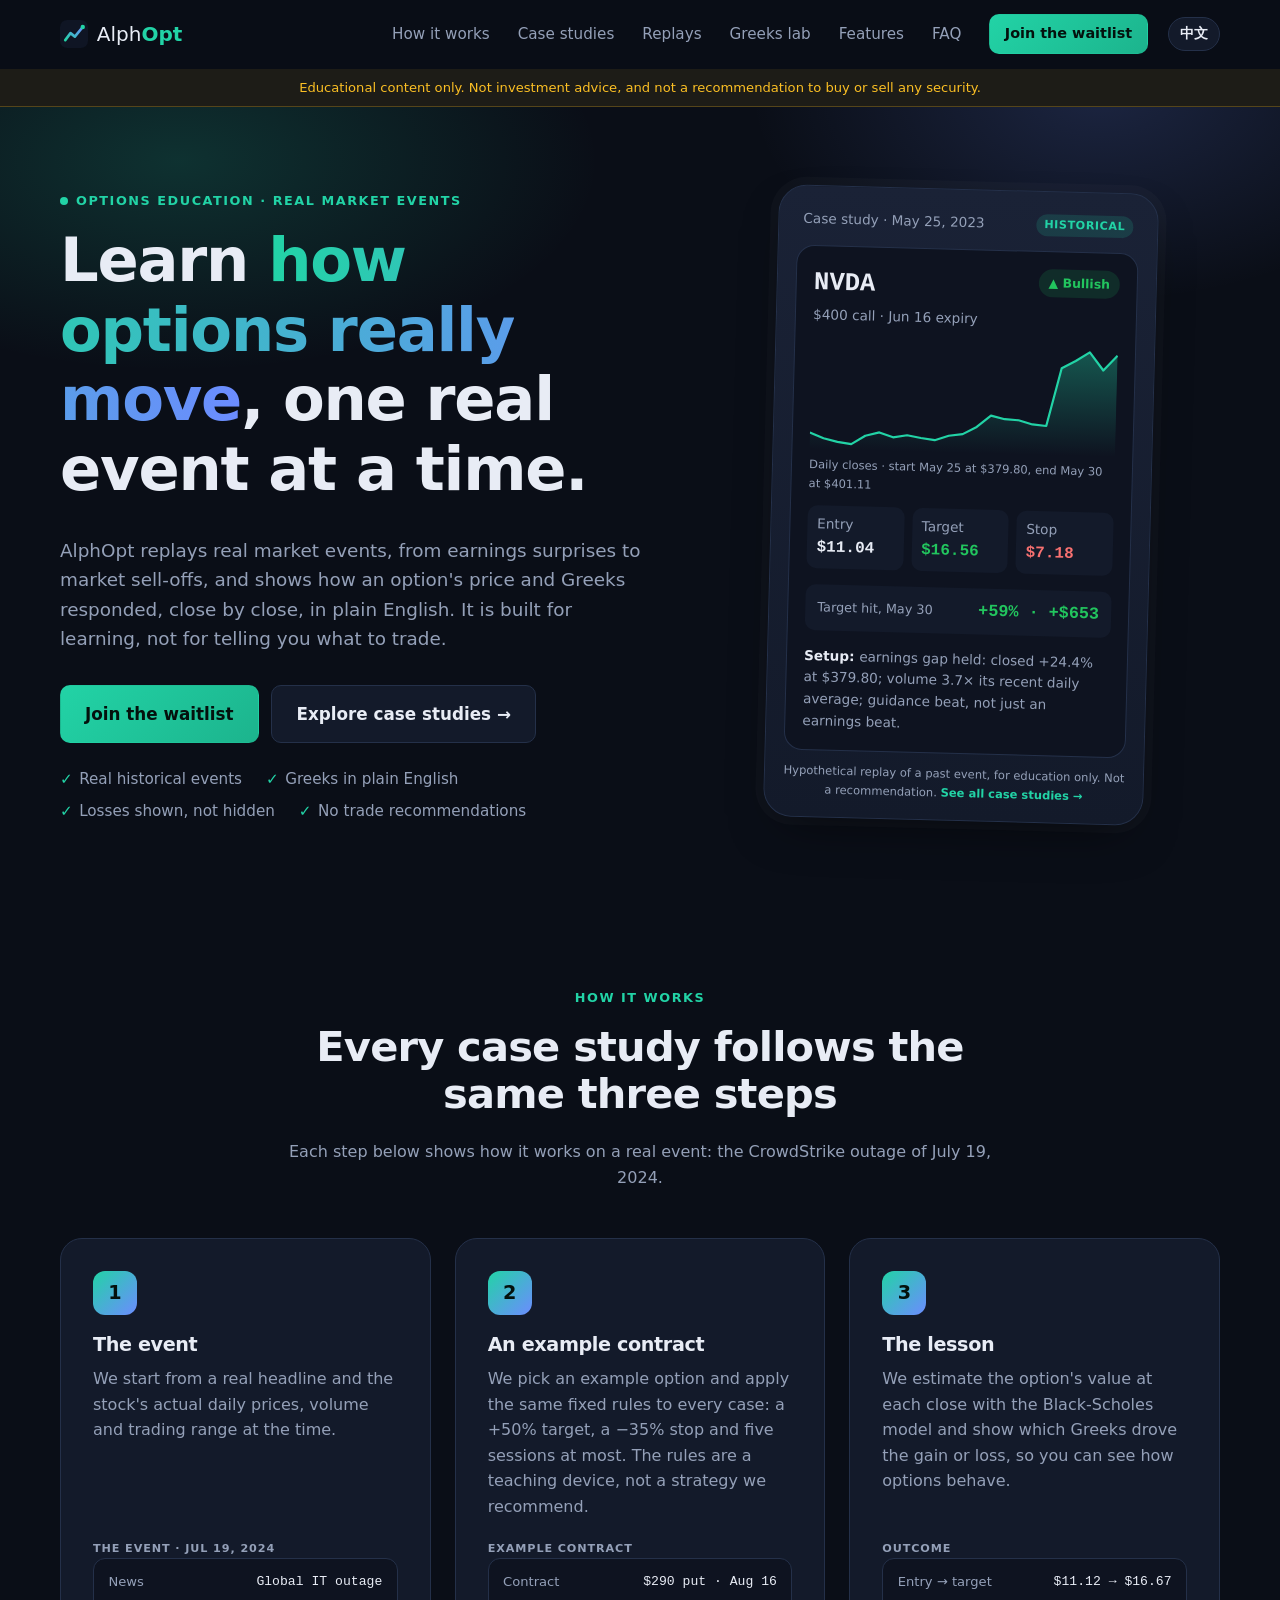
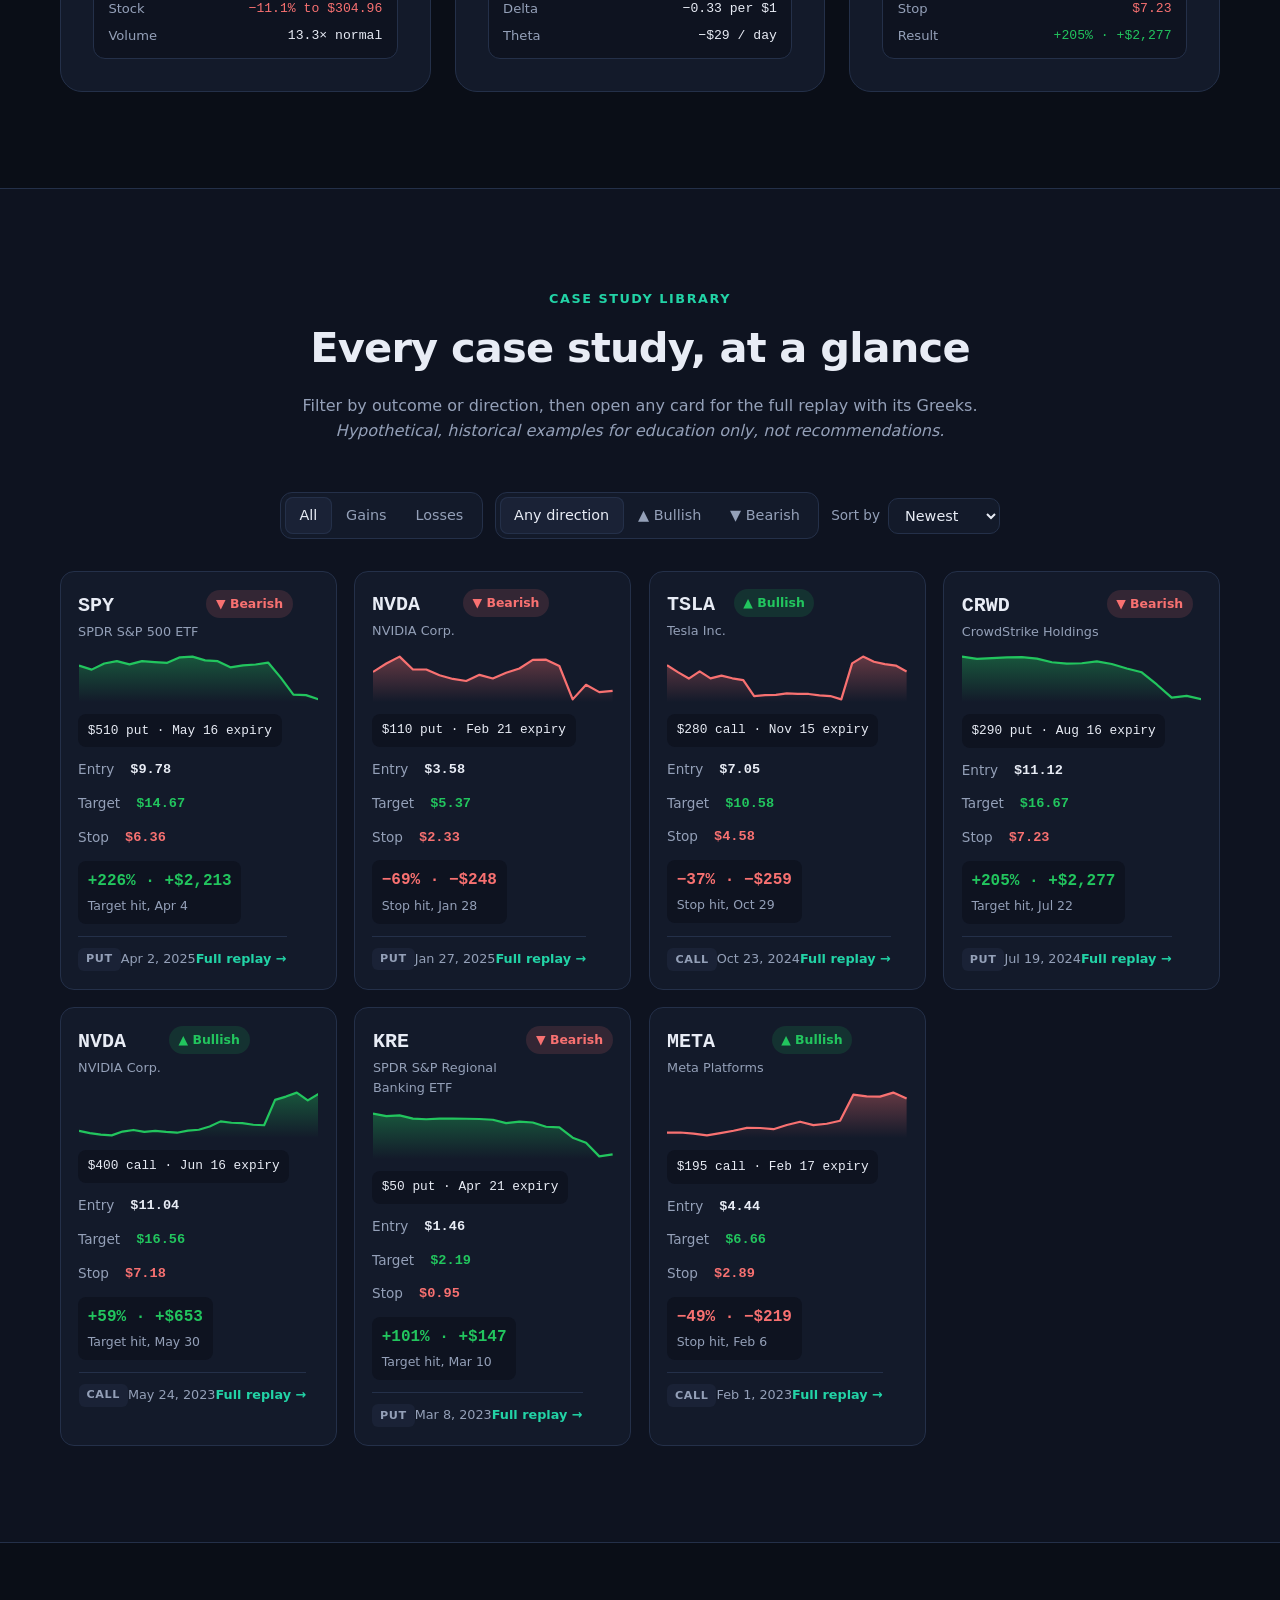
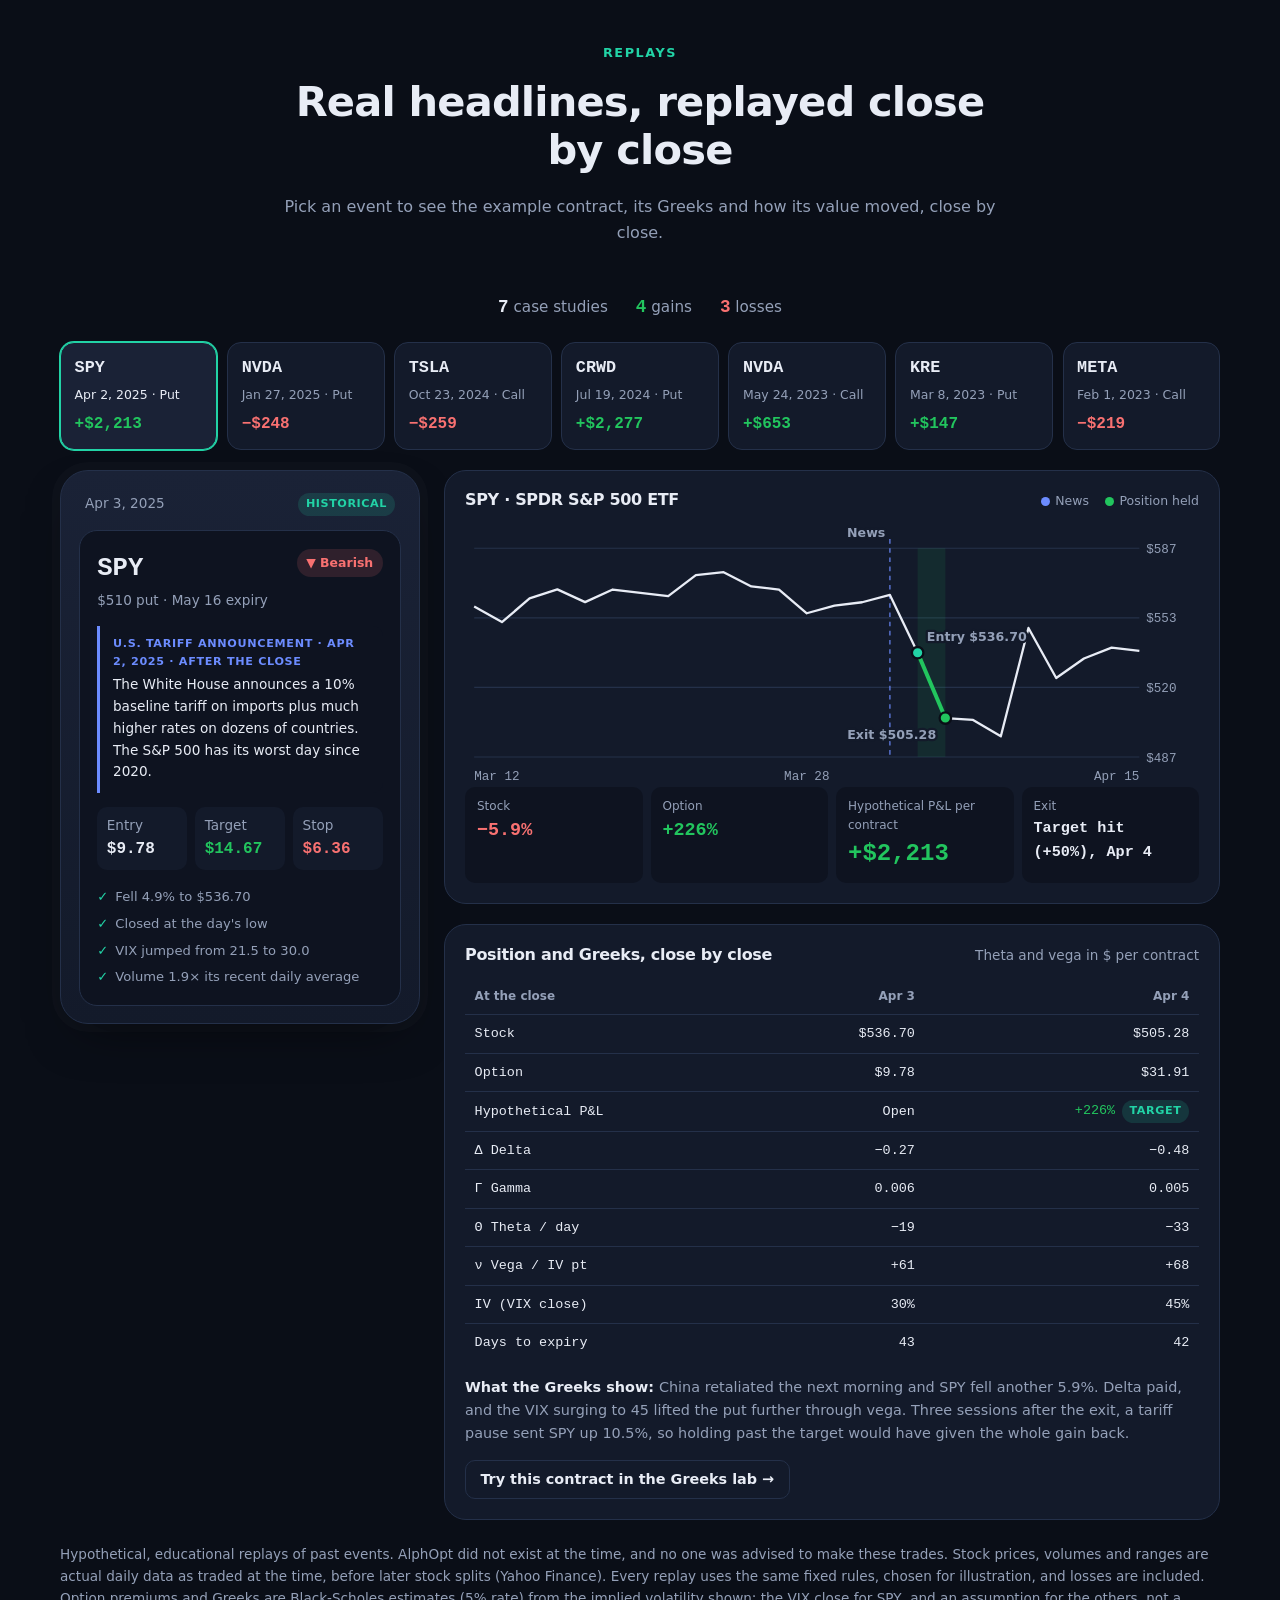
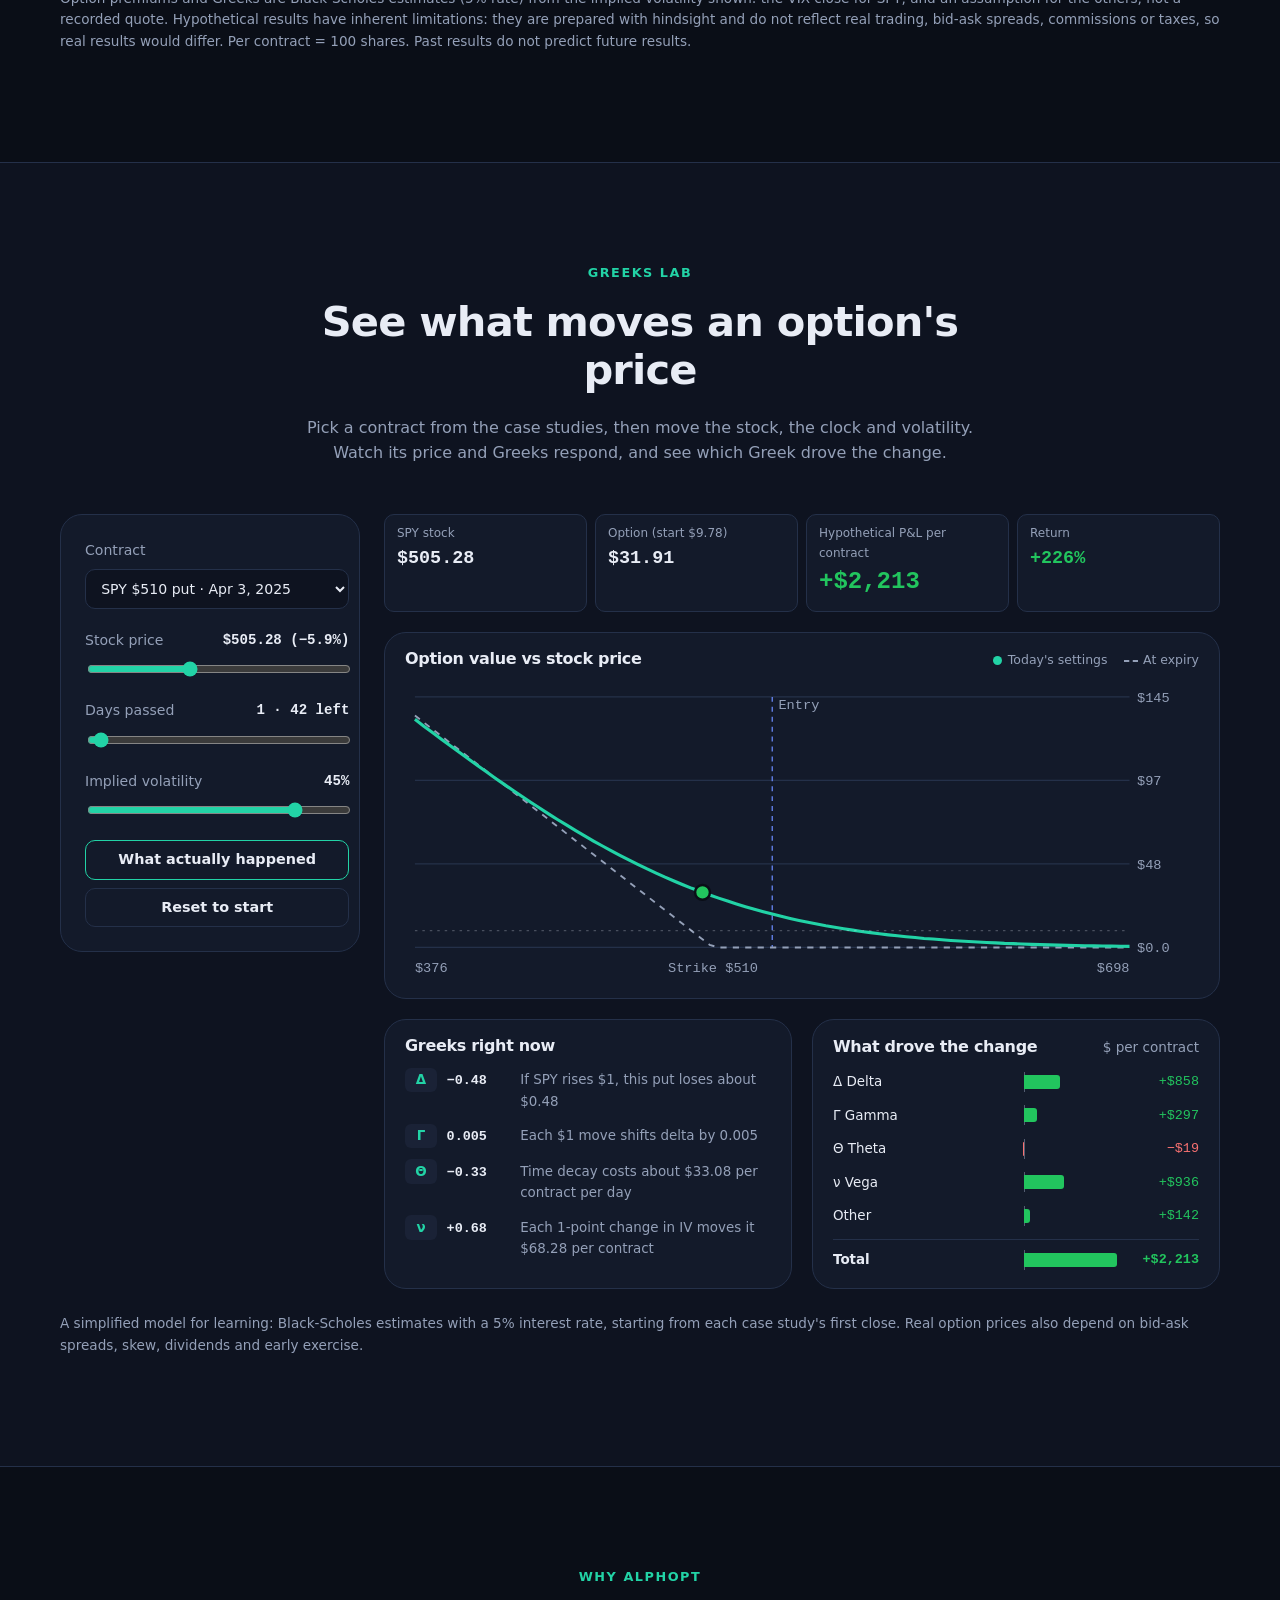
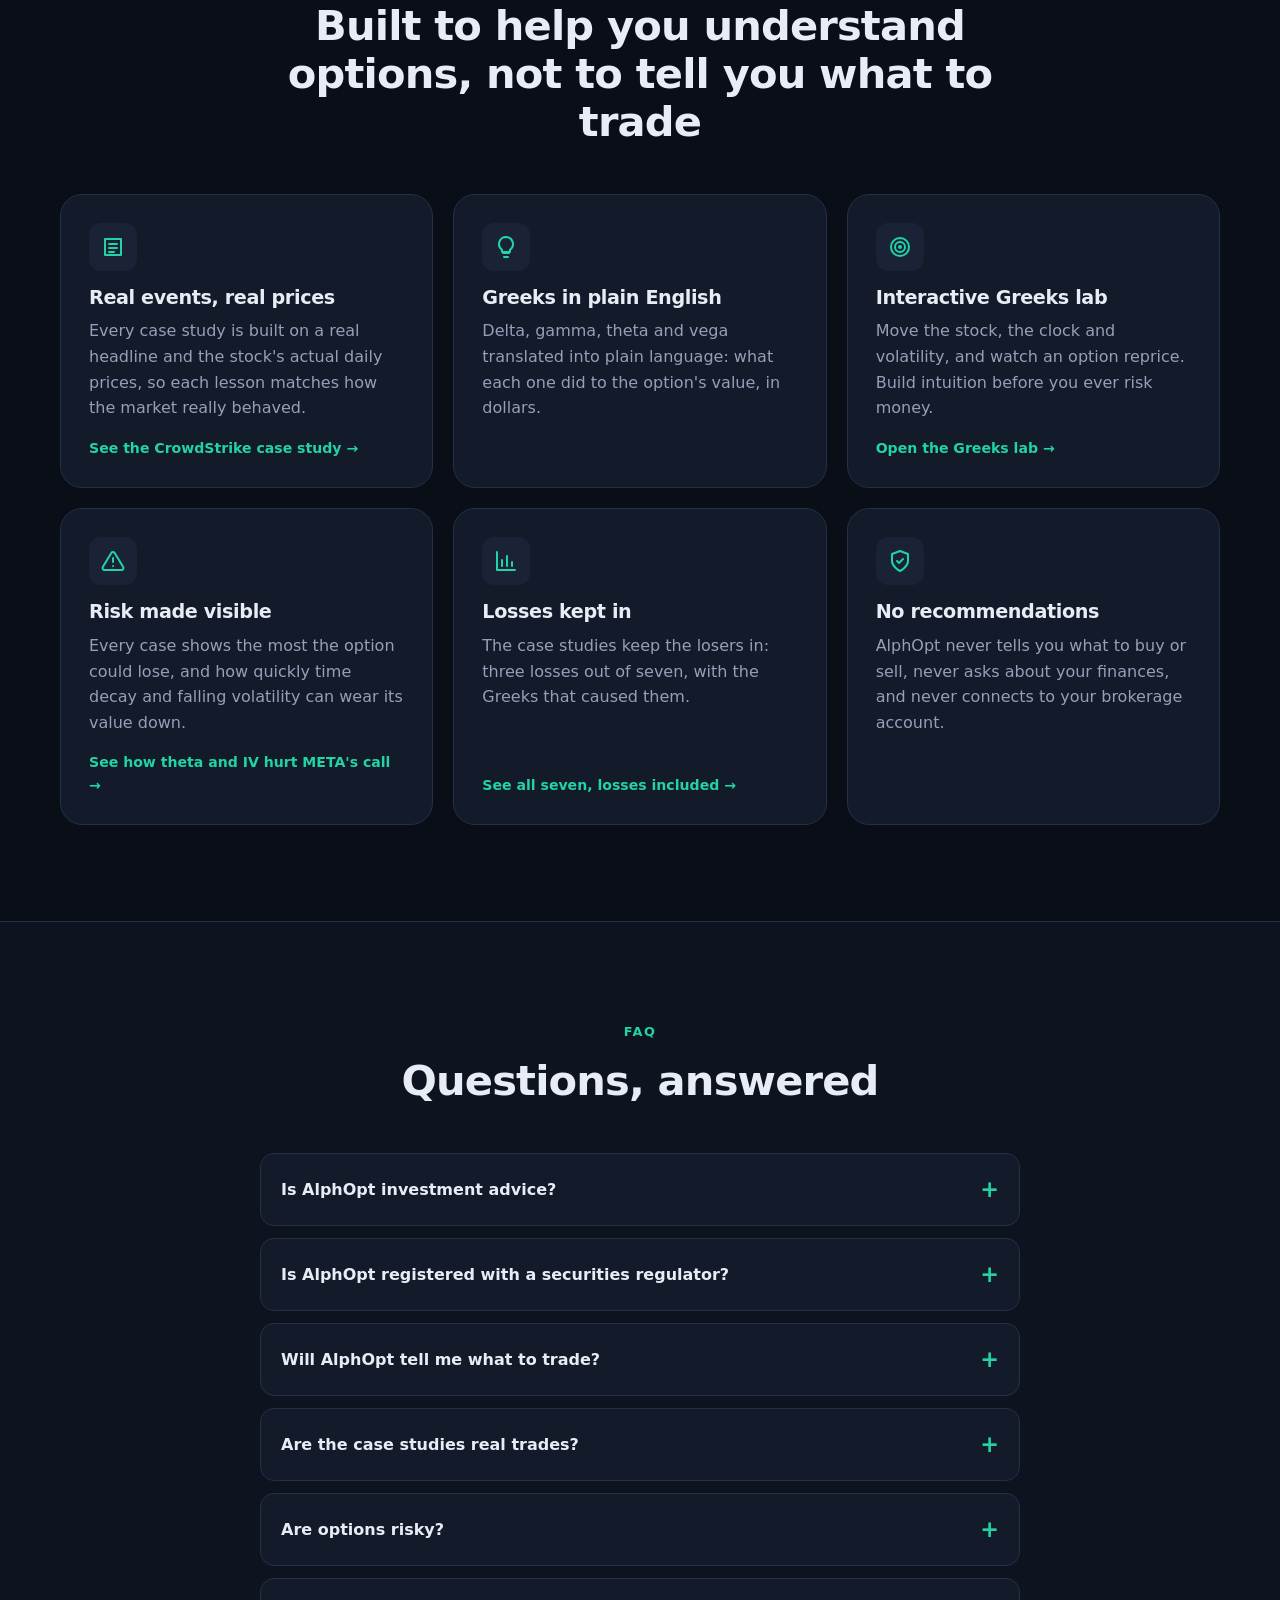
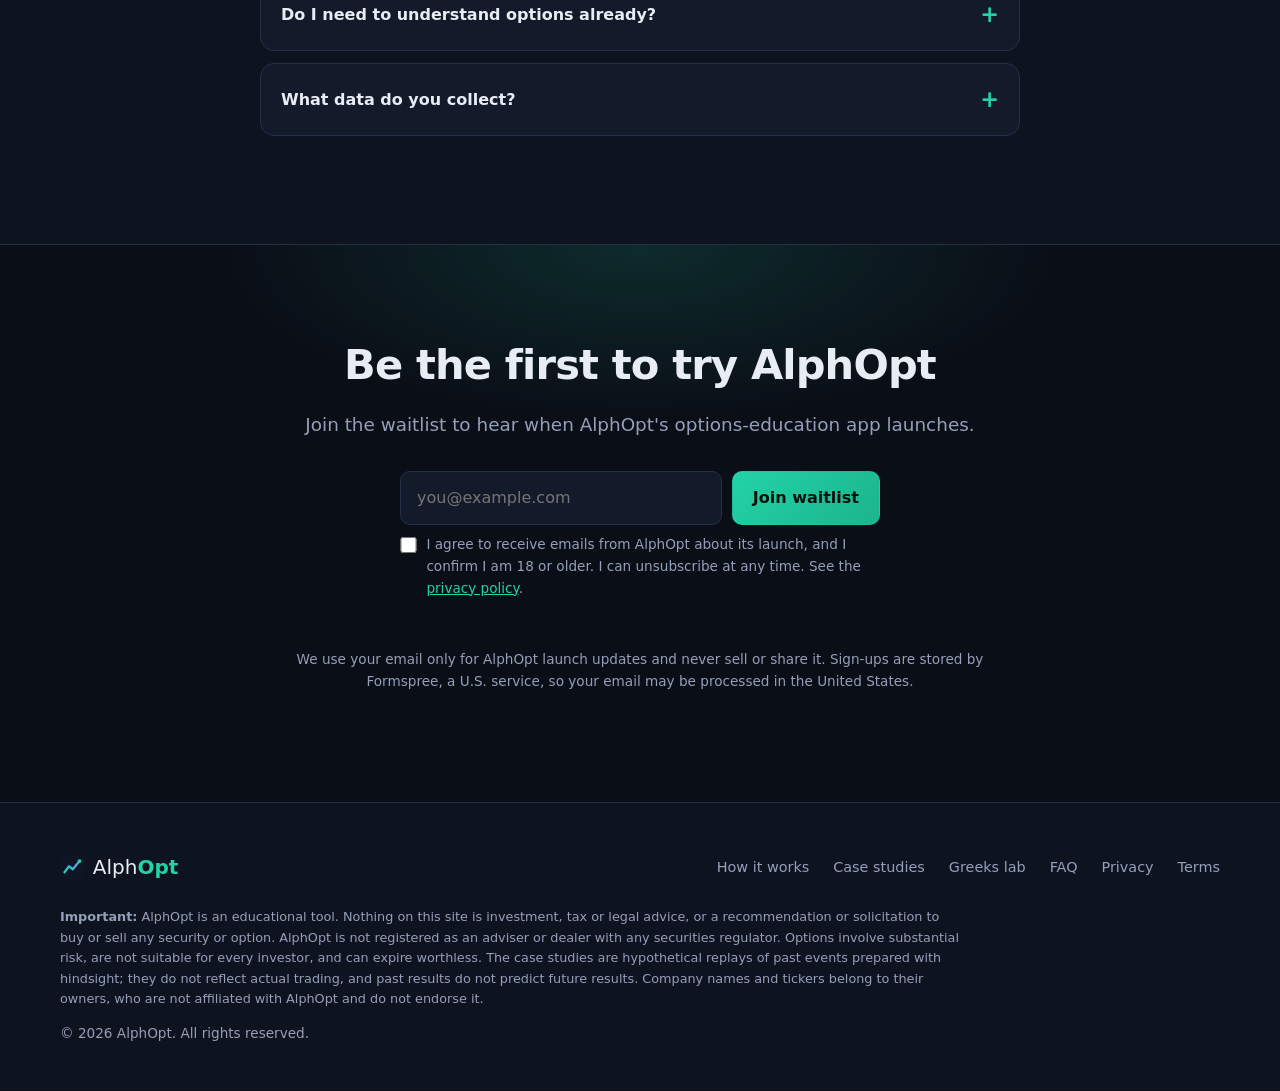
==== commit 5927e21c: "Reposition as education only and add privacy and terms pages AlphOpt is not registered with a securi" ====
--- a/index.html
+++ b/index.html
@@ -3,16 +3,16 @@
 <head>
   <meta charset="utf-8">
   <meta name="viewport" content="width=device-width, initial-scale=1">
-  <title data-i18n="meta.title">AlphOpt — AI options signals, Greeks explained</title>
-  <meta name="description" data-i18n-attr="content:meta.desc" content="AlphOpt reads the news, price action and options market with AI and turns it into clear options signals: the contract, entry, target and stop, with the Greeks in plain English.">
-  <meta property="og:title" content="AlphOpt — AI options signals, Greeks explained">
-  <meta property="og:description" content="Clear, explainable AI options signals, with the Greeks in plain English.">
+  <title data-i18n="meta.title">AlphOpt — Learn options through real market events</title>
+  <meta name="description" data-i18n-attr="content:meta.desc" content="AlphOpt is an options-education tool. Replay real market events, see how option prices and the Greeks responded, and experiment in the Greeks lab. Educational only, not investment advice.">
+  <meta property="og:title" content="AlphOpt — Learn options through real market events">
+  <meta property="og:description" content="Real market events, replayed to show how options and the Greeks behave. Educational only, not investment advice.">
   <meta property="og:type" content="website">
   <meta property="og:url" content="https://tianzesun.github.io/AlphOpt-site/">
   <meta property="og:image" content="https://tianzesun.github.io/AlphOpt-site/assets/og-image.png">
   <meta property="og:image:width" content="1200">
   <meta property="og:image:height" content="630">
-  <meta property="og:image:alt" content="AlphOpt: real headlines, the Greeks explained. A CRWD put replay that hit its target for +205%.">
+  <meta property="og:image:alt" content="AlphOpt: learn options through real market events. Educational only, not investment advice.">
   <meta name="twitter:card" content="summary_large_image">
   <link rel="canonical" href="https://tianzesun.github.io/AlphOpt-site/">
   <meta name="theme-color" content="#0a0e17">
@@ -35,17 +35,18 @@
       </button>
       <nav class="nav__links" id="nav-links" aria-label="Primary" data-i18n-attr="aria-label:nav.primary">
         <a href="#how" data-i18n="nav.how">How it works</a>
-        <a href="#signals" data-i18n="nav.signals">Signals</a>
+        <a href="#signals" data-i18n="nav.signals">Case studies</a>
         <a href="#cases" data-i18n="nav.cases">Replays</a>
         <a href="#lab" data-i18n="nav.lab">Greeks lab</a>
         <a href="#features" data-i18n="nav.features">Features</a>
-        <a href="#pricing" data-i18n="nav.pricing">Pricing</a>
         <a href="#faq" data-i18n="nav.faq">FAQ</a>
-        <a class="btn btn--sm btn--primary" href="#waitlist" data-i18n="cta.early">Get early access</a>
+        <a class="btn btn--sm btn--primary" href="#waitlist" data-i18n="cta.join">Join the waitlist</a>
       </nav>
       <button class="lang-toggle" id="lang-toggle" type="button" lang="zh-CN" aria-label="切换到中文">中文</button>
     </div>
   </header>
+
+  <p class="edu-banner" data-i18n="banner">Educational content only. Not investment advice, and not a recommendation to buy or sell any security.</p>
 
   <main id="main">
     <!-- Hero -->
@@ -53,30 +54,29 @@
       <div class="hero__glow" aria-hidden="true"></div>
       <div class="container hero__grid">
         <div class="hero__copy">
-          <p class="eyebrow" data-i18n-html="hero.eyebrow"><span class="pulse" aria-hidden="true"></span> AI options signals · Greeks explained</p>
-          <h1 data-i18n-html="hero.h1">Know <span class="grad">what to trade</span> and <span class="grad">why</span>, in seconds.</h1>
+          <p class="eyebrow" data-i18n-html="hero.eyebrow"><span class="pulse" aria-hidden="true"></span> Options education · Real market events</p>
+          <h1 data-i18n-html="hero.h1">Learn <span class="grad">how options really move</span>, one real event at a time.</h1>
           <p class="lead" data-i18n="hero.lead">
-            When the news hits, AlphOpt's AI reads price action, volume, volatility and the option chain,
-            then hands you a short list of options signals. Each names the contract, the entry, target and stop,
-            and explains the Greeks in plain English.
+            AlphOpt replays real market events, from earnings surprises to market sell-offs, and shows how an option's
+            price and Greeks responded, close by close, in plain English. It is built for learning, not for telling you what to trade.
           </p>
           <div class="hero__cta">
-            <a class="btn btn--primary btn--lg" href="#waitlist" data-i18n="cta.early">Get early access</a>
-            <a class="btn btn--ghost btn--lg" href="#signals" data-i18n="hero.past">See past signals →</a>
+            <a class="btn btn--primary btn--lg" href="#waitlist" data-i18n="cta.join">Join the waitlist</a>
+            <a class="btn btn--ghost btn--lg" href="#signals" data-i18n="hero.explore">Explore case studies →</a>
           </div>
           <ul class="hero__points">
-            <li data-i18n="hero.p1">No charts to decode</li>
-            <li data-i18n="hero.p2">Every signal explained</li>
-            <li data-i18n="hero.p3">Greeks in plain English</li>
-            <li data-i18n="hero.p4">Risk shown up front</li>
+            <li data-i18n="hero.p1">Real historical events</li>
+            <li data-i18n="hero.p2">Greeks in plain English</li>
+            <li data-i18n="hero.p3">Losses shown, not hidden</li>
+            <li data-i18n="hero.p4">No trade recommendations</li>
           </ul>
         </div>
 
         <div class="hero__visual">
-          <article class="phone" aria-label="Replayed AlphOpt signal" data-i18n-attr="aria-label:hero.card">
+          <article class="phone" aria-label="AlphOpt case study" data-i18n-attr="aria-label:hero.card">
             <div class="phone__bar">
-              <span id="hero-date">Signal replay</span>
-              <span class="tag" id="hero-tag">REPLAY</span>
+              <span id="hero-date">Case study</span>
+              <span class="tag" id="hero-tag">HISTORICAL</span>
             </div>
             <div class="sig-hero">
               <div class="sig-hero__head">
@@ -92,13 +92,9 @@
               <div class="hero-result" id="hero-result"></div>
               <p class="sig-hero__why" id="hero-why"></p>
             </div>
-            <p class="phone__note" data-i18n-html="hero.note">Replay of a past event, not a live signal. <a href="#cases">See all replays →</a></p>
-          </article>
-        </div>
-      </div>
-
-      <div class="ticker" aria-label="Signal replay results" data-i18n-attr="aria-label:ticker.label">
-        <div class="ticker__track" id="ticker-track"></div>
+            <p class="phone__note" data-i18n-html="hero.note">Hypothetical replay of a past event, for education only. Not a recommendation. <a href="#cases">See all case studies →</a></p>
+          </article>
+        </div>
       </div>
     </section>
 
@@ -107,45 +103,45 @@
       <div class="container">
         <header class="section__head">
           <p class="eyebrow" data-i18n="how.eyebrow">How it works</p>
-          <h2 data-i18n="how.h2">From headline to options signal in three steps</h2>
-          <p class="muted" data-i18n="how.sub">Each step below shows what it did on a real event: the CrowdStrike outage of July 19, 2024.</p>
+          <h2 data-i18n="how.h2">Every case study follows the same three steps</h2>
+          <p class="muted" data-i18n="how.sub">Each step below shows how it works on a real event: the CrowdStrike outage of July 19, 2024.</p>
         </header>
         <ol class="steps">
           <li class="step">
             <div class="step__num">1</div>
-            <h3 data-i18n="how.s1">Scan</h3>
-            <p data-i18n="how.s1p">Our models watch price, volume, options flow, implied volatility, earnings calendars and news sentiment across U.S. equities and their option chains.</p>
+            <h3 data-i18n="how.s1">The event</h3>
+            <p data-i18n="how.s1p">We start from a real headline and the stock's actual daily prices, volume and trading range at the time.</p>
             <div class="step__ex" id="step-ex-1"></div>
           </li>
           <li class="step">
             <div class="step__num">2</div>
-            <h3 data-i18n="how.s2">Score and pick</h3>
-            <p data-i18n="how.s2p">Each setup is scored on confidence and risk/reward, and weak or crowded ideas are dropped. For the ones left, the AI picks a strike and expiry whose Greeks fit the expected move.</p>
+            <h3 data-i18n="how.s2">An example contract</h3>
+            <p data-i18n="how.s2p">We pick an example option and apply the same fixed rules to every case: a +50% target, a −35% stop and five sessions at most. The rules are a teaching device, not a strategy we recommend.</p>
             <div class="step__ex" id="step-ex-2"></div>
           </li>
           <li class="step">
             <div class="step__num">3</div>
-            <h3 data-i18n="how.s3">Act</h3>
-            <p data-i18n="how.s3p">You get a ready-to-read card: ticker, direction, suggested strike and expiry, entry, target, stop, the Greeks, and the reasons behind it. The final call is always yours.</p>
+            <h3 data-i18n="how.s3">The lesson</h3>
+            <p data-i18n="how.s3p">We estimate the option's value at each close with the Black-Scholes model and show which Greeks drove the gain or loss, so you can see how options behave.</p>
             <div class="step__ex" id="step-ex-3"></div>
           </li>
         </ol>
       </div>
     </section>
 
-    <!-- Signal board -->
+    <!-- Case study library -->
     <section class="section section--alt" id="signals">
       <div class="container">
         <header class="section__head">
-          <p class="eyebrow" data-i18n="board.eyebrow">Signal board</p>
-          <h2 data-i18n="board.h2">Every replayed signal, at a glance</h2>
-          <p class="muted" data-i18n-html="board.sub">Filter by result or direction, then open any card for the full replay with its Greeks. <em>Replays of past events, not live recommendations.</em></p>
-        </header>
-
-        <div class="filters" role="toolbar" aria-label="Filter signals" data-i18n-attr="aria-label:board.filter">
+          <p class="eyebrow" data-i18n="board.eyebrow">Case study library</p>
+          <h2 data-i18n="board.h2">Every case study, at a glance</h2>
+          <p class="muted" data-i18n-html="board.sub">Filter by outcome or direction, then open any card for the full replay with its Greeks. <em>Hypothetical, historical examples for education only, not recommendations.</em></p>
+        </header>
+
+        <div class="filters" role="toolbar" aria-label="Filter case studies" data-i18n-attr="aria-label:board.filter">
           <div class="seg" data-filter="result">
             <button class="seg__btn is-active" data-value="all" aria-pressed="true" data-i18n="board.all">All</button>
-            <button class="seg__btn" data-value="win" aria-pressed="false" data-i18n="board.wins">Wins</button>
+            <button class="seg__btn" data-value="win" aria-pressed="false" data-i18n="board.wins">Gains</button>
             <button class="seg__btn" data-value="loss" aria-pressed="false" data-i18n="board.losses">Losses</button>
           </div>
           <div class="seg" data-filter="dir">
@@ -157,33 +153,35 @@
             <span class="muted small" data-i18n="board.sortBy">Sort by</span>
             <select id="sort-select">
               <option value="date" data-i18n="board.newest">Newest</option>
-              <option value="pnl" data-i18n="board.pnl">P&amp;L</option>
+              <option value="pnl" data-i18n="board.pnl">Outcome</option>
               <option value="ticker" data-i18n="board.ticker">Ticker</option>
             </select>
           </label>
         </div>
 
         <div class="board" id="board" aria-live="polite"></div>
-        <p class="board__empty muted" id="board-empty" hidden data-i18n="board.empty">No signals match these filters.</p>
-      </div>
-    </section>
-
-    <!-- Signal replays -->
+        <p class="board__empty muted" id="board-empty" hidden data-i18n="board.empty">No case studies match these filters.</p>
+      </div>
+    </section>
+
+    <!-- Replays -->
     <section class="section" id="cases">
       <div class="container">
         <header class="section__head">
-          <p class="eyebrow" data-i18n="cases.eyebrow">Signal replays</p>
-          <h2 data-i18n="cases.h2">Real headlines, replayed in AlphOpt</h2>
-          <p class="muted" data-i18n="cases.sub">Pick an event to see the alert, the contract, the Greeks and how the position moved, close by close.</p>
-        </header>
-        <p class="replay-record" id="replay-record" aria-label="Replay record" data-i18n-attr="aria-label:cases.record"></p>
-        <div class="replay-tabs" role="tablist" aria-label="Signal replays" id="replay-tabs" data-i18n-attr="aria-label:cases.tabs"></div>
+          <p class="eyebrow" data-i18n="cases.eyebrow">Replays</p>
+          <h2 data-i18n="cases.h2">Real headlines, replayed close by close</h2>
+          <p class="muted" data-i18n="cases.sub">Pick an event to see the example contract, its Greeks and how its value moved, close by close.</p>
+        </header>
+        <p class="replay-record" id="replay-record" aria-label="Case study outcomes" data-i18n-attr="aria-label:cases.record"></p>
+        <div class="replay-tabs" role="tablist" aria-label="Case studies" id="replay-tabs" data-i18n-attr="aria-label:cases.tabs"></div>
         <div class="replay" id="replay" role="tabpanel" aria-live="polite"></div>
         <p class="muted small replay__note" data-i18n="cases.note">
-          Replays of past events using AlphOpt's signal rules; AlphOpt had not launched and did not publish these signals.
-          Stock prices, volumes and ranges are actual daily data as traded at the time, before later stock splits (Yahoo Finance). Every replay uses the same rules, and losses are kept on the record.
+          Hypothetical, educational replays of past events. AlphOpt did not exist at the time, and no one was advised to make these trades.
+          Stock prices, volumes and ranges are actual daily data as traded at the time, before later stock splits (Yahoo Finance).
+          Every replay uses the same fixed rules, chosen for illustration, and losses are included.
           Option premiums and Greeks are Black-Scholes estimates (5% rate) from the implied volatility shown: the VIX close for SPY, and an assumption for the others, not a recorded quote.
-          Exits are checked at each close, so real fills, spreads and intraday moves would differ. Per contract = 100 shares. Past results do not guarantee future results.
+          Hypothetical results have inherent limitations: they are prepared with hindsight and do not reflect real trading, bid-ask spreads, commissions or taxes, so real results would differ.
+          Per contract = 100 shares. Past results do not predict future results.
         </p>
       </div>
     </section>
@@ -193,8 +191,8 @@
       <div class="container">
         <header class="section__head">
           <p class="eyebrow" data-i18n="lab.eyebrow">Greeks lab</p>
-          <h2 data-i18n="lab.h2">See what moves your option before you buy it</h2>
-          <p class="muted" data-i18n="lab.sub">Pick a contract from the replays, then move the stock, the clock and volatility. Watch its price and Greeks respond, and see which Greek made or lost the money.</p>
+          <h2 data-i18n="lab.h2">See what moves an option's price</h2>
+          <p class="muted" data-i18n="lab.sub">Pick a contract from the case studies, then move the stock, the clock and volatility. Watch its price and Greeks respond, and see which Greek drove the change.</p>
         </header>
         <div class="lab">
           <form class="lab__controls" id="lab-form">
@@ -216,7 +214,7 @@
             </label>
             <div class="lab__presets" role="group" aria-label="Scenario presets" data-i18n-attr="aria-label:lab.presets">
               <button class="btn btn--ghost btn--sm" type="button" data-preset="actual" data-i18n="lab.actual">What actually happened</button>
-              <button class="btn btn--ghost btn--sm" type="button" data-preset="entry" data-i18n="lab.reset">Reset to entry</button>
+              <button class="btn btn--ghost btn--sm" type="button" data-preset="entry" data-i18n="lab.reset">Reset to start</button>
             </div>
           </form>
 
@@ -244,7 +242,7 @@
             </div>
           </div>
         </div>
-        <p class="muted small replay__note" data-i18n="lab.note">Black-Scholes estimates with a 5% interest rate, starting from each replay's entry. Real prices also depend on bid-ask spreads, skew and dividends.</p>
+        <p class="muted small replay__note" data-i18n="lab.note">A simplified model for learning: Black-Scholes estimates with a 5% interest rate, starting from each case study's first close. Real option prices also depend on bid-ask spreads, skew, dividends and early exercise.</p>
       </div>
     </section>
 
@@ -253,106 +251,49 @@
       <div class="container">
         <header class="section__head">
           <p class="eyebrow" data-i18n="feat.eyebrow">Why AlphOpt</p>
-          <h2 data-i18n="feat.h2">Built for investors who don't live in front of a screen</h2>
+          <h2 data-i18n="feat.h2">Built to help you understand options, not to tell you what to trade</h2>
         </header>
         <div class="features">
           <article class="feature">
+            <div class="feature__icon" aria-hidden="true"><svg viewBox="0 0 24 24"><path d="M4 4h16v16H4z"/><path d="M8 9h8M8 13h8M8 17h5"/></svg></div>
+            <h3 data-i18n="feat.1">Real events, real prices</h3>
+            <p data-i18n="feat.1p">Every case study is built on a real headline and the stock's actual daily prices, so each lesson matches how the market really behaved.</p>
+            <a class="feature__proof" href="#cases" data-open-replay="2024-07-19" data-i18n="feat.1a">See the CrowdStrike case study →</a>
+          </article>
+          <article class="feature">
             <div class="feature__icon" aria-hidden="true"><svg viewBox="0 0 24 24"><path d="M9 18h6M10 22h4M12 2a7 7 0 0 0-4 12.7V17h8v-2.3A7 7 0 0 0 12 2z"/></svg></div>
-            <h3 data-i18n="feat.1">Explainable AI</h3>
-            <p data-i18n="feat.1p">No black box. Every signal lists the factors that drove it, so you can learn the "why" and decide whether you agree.</p>
-            <a class="feature__proof" href="#cases" data-open-replay="2024-07-19" data-i18n="feat.1a">See why the CRWD put fired →</a>
+            <h3 data-i18n="feat.2">Greeks in plain English</h3>
+            <p data-i18n="feat.2p">Delta, gamma, theta and vega translated into plain language: what each one did to the option's value, in dollars.</p>
           </article>
           <article class="feature">
             <div class="feature__icon" aria-hidden="true"><svg viewBox="0 0 24 24"><circle cx="12" cy="12" r="9"/><circle cx="12" cy="12" r="5"/><circle cx="12" cy="12" r="1"/></svg></div>
-            <h3 data-i18n="feat.2">Options made simple</h3>
-            <p data-i18n="feat.2p">We suggest a specific strike and expiry, and translate the Greeks into plain language: how much you can lose, and what has to happen to win.</p>
-            <a class="feature__proof" href="#lab" data-i18n="feat.2a">Move the stock in the Greeks lab →</a>
+            <h3 data-i18n="feat.3">Interactive Greeks lab</h3>
+            <p data-i18n="feat.3p">Move the stock, the clock and volatility, and watch an option reprice. Build intuition before you ever risk money.</p>
+            <a class="feature__proof" href="#lab" data-i18n="feat.3a">Open the Greeks lab →</a>
+          </article>
+          <article class="feature">
+            <div class="feature__icon" aria-hidden="true"><svg viewBox="0 0 24 24"><path d="M12 9v4M12 17h.01"/><path d="M10.3 3.9 1.8 18a2 2 0 0 0 1.7 3h17a2 2 0 0 0 1.7-3L13.7 3.9a2 2 0 0 0-3.4 0z"/></svg></div>
+            <h3 data-i18n="feat.4">Risk made visible</h3>
+            <p data-i18n="feat.4p">Every case shows the most the option could lose, and how quickly time decay and falling volatility can wear its value down.</p>
+            <a class="feature__proof" href="#cases" data-open-replay="2023-02-01" data-i18n="feat.4a">See how theta and IV hurt META's call →</a>
+          </article>
+          <article class="feature">
+            <div class="feature__icon" aria-hidden="true"><svg viewBox="0 0 24 24"><path d="M3 3v18h18"/><path d="M8 17V11M13 17V7M18 17v-4"/></svg></div>
+            <h3 data-i18n="feat.5">Losses kept in</h3>
+            <p data-i18n="feat.5p">The case studies keep the losers in: three losses out of seven, with the Greeks that caused them.</p>
+            <a class="feature__proof" href="#signals" data-i18n="feat.5a">See all seven, losses included →</a>
           </article>
           <article class="feature">
             <div class="feature__icon" aria-hidden="true"><svg viewBox="0 0 24 24"><path d="M12 22s8-4 8-10V5l-8-3-8 3v7c0 6 8 10 8 10z"/><path d="m9 12 2 2 4-4"/></svg></div>
-            <h3 data-i18n="feat.3">Risk first</h3>
-            <p data-i18n="feat.3p">Each card shows the stop, maximum loss and risk/reward ratio before anything else. Position sizing hints help keep any single idea small.</p>
-            <a class="feature__proof" href="#cases" data-open-replay="2023-02-01" data-i18n="feat.3a">See the stop that capped META's loss →</a>
-          </article>
-          <article class="feature">
-            <div class="feature__icon" aria-hidden="true"><svg viewBox="0 0 24 24"><path d="M6 8a6 6 0 0 1 12 0c0 7 3 9 3 9H3s3-2 3-9"/><path d="M10.3 21a1.9 1.9 0 0 0 3.4 0"/></svg></div>
-            <h3 data-i18n="feat.4">Smart alerts</h3>
-            <p data-i18n="feat.4p">Get notified when a new signal matches your watchlist, or when an open idea hits its target or stop.</p>
-          </article>
-          <article class="feature">
-            <div class="feature__icon" aria-hidden="true"><svg viewBox="0 0 24 24"><path d="M3 3v18h18"/><path d="M8 17V11M13 17V7M18 17v-4"/></svg></div>
-            <h3 data-i18n="feat.5">Honest track record</h3>
-            <p data-i18n="feat.5p">Every signal stays on the record, winners and losers alike. Our replays show three losses out of seven, with the Greeks that caused them.</p>
-            <a class="feature__proof" href="#signals" data-i18n="feat.5a">See all seven, losses included →</a>
-          </article>
-          <article class="feature">
-            <div class="feature__icon" aria-hidden="true"><svg viewBox="0 0 24 24"><rect x="6" y="2" width="12" height="20" rx="2"/><path d="M11 18h2"/></svg></div>
-            <h3 data-i18n="feat.6">Web &amp; mobile</h3>
-            <p data-i18n="feat.6p">Check the day's list over coffee on your phone, then dig into details on desktop. Your watchlist and alerts follow you.</p>
-          </article>
-        </div>
-      </div>
-    </section>
-
-    <!-- Pricing -->
-    <section class="section section--alt" id="pricing">
-      <div class="container">
-        <header class="section__head">
-          <p class="eyebrow" data-i18n="price.eyebrow">Pricing</p>
-          <h2 data-i18n="price.h2">Start free. Upgrade when it earns its keep.</h2>
-          <div class="billing" role="group" aria-label="Billing period" data-i18n-attr="aria-label:price.period">
-            <button class="billing__btn is-active" data-billing="monthly" aria-pressed="true" data-i18n="price.monthly">Monthly</button>
-            <button class="billing__btn" data-billing="yearly" aria-pressed="false" data-i18n-html="price.yearly">Yearly <span class="tag">2 months free</span></button>
-          </div>
-        </header>
-        <div class="plans">
-          <article class="plan">
-            <h3>Starter</h3>
-            <p class="plan__price"><span class="plan__amt" data-monthly="0" data-yearly="0">$0</span><span class="muted" data-i18n="price.mo">/mo</span></p>
-            <p class="muted" data-i18n="price.starter.p">Get a feel for AI signals.</p>
-            <ul>
-              <li data-i18n="price.starter.1">3 options signals per day</li>
-              <li data-i18n="price.starter.2">Delayed by 30 minutes</li>
-              <li data-i18n="price.starter.3">Signal explanations</li>
-              <li data-i18n="price.starter.4">Public track record</li>
-            </ul>
-            <a class="btn btn--ghost btn--block" href="#waitlist" data-i18n="price.starter.cta">Join free</a>
-          </article>
-          <article class="plan plan--featured">
-            <span class="plan__badge" data-i18n="price.popular">Most popular</span>
-            <h3>Pro</h3>
-            <p class="plan__price"><span class="plan__amt" data-monthly="29" data-yearly="24">$29</span><span class="muted" data-i18n="price.mo">/mo</span></p>
-            <p class="muted" data-i18n="price.pro.p">For active options traders.</p>
-            <ul>
-              <li data-i18n="price.pro.1">All options signals</li>
-              <li data-i18n="price.pro.2">Real-time delivery</li>
-              <li data-i18n="price.pro.3">Suggested strikes &amp; expiries</li>
-              <li data-i18n="price.pro.4">Greeks lab for every signal</li>
-              <li data-i18n="price.pro.5">Watchlist alerts (push &amp; email)</li>
-              <li data-i18n="price.pro.6">Position-sizing helper</li>
-            </ul>
-            <a class="btn btn--primary btn--block" href="#waitlist" data-i18n="cta.early">Get early access</a>
-          </article>
-          <article class="plan">
-            <h3>Elite</h3>
-            <p class="plan__price"><span class="plan__amt" data-monthly="79" data-yearly="66">$79</span><span class="muted" data-i18n="price.mo">/mo</span></p>
-            <p class="muted" data-i18n="price.elite.p">Deeper data for power users.</p>
-            <ul>
-              <li data-i18n="price.elite.1">Everything in Pro</li>
-              <li data-i18n="price.elite.2">Multi-leg options strategies</li>
-              <li data-i18n="price.elite.3">Custom scanners &amp; filters</li>
-              <li data-i18n="price.elite.4">Signal export &amp; API access</li>
-              <li data-i18n="price.elite.5">Priority support</li>
-            </ul>
-            <a class="btn btn--ghost btn--block" href="#waitlist" data-i18n="price.join">Join waitlist</a>
-          </article>
-        </div>
-        <p class="muted small center" data-i18n="price.note">Prices in USD. Cancel any time.</p>
+            <h3 data-i18n="feat.6">No recommendations</h3>
+            <p data-i18n="feat.6p">AlphOpt never tells you what to buy or sell, never asks about your finances, and never connects to your brokerage account.</p>
+          </article>
+        </div>
       </div>
     </section>
 
     <!-- FAQ -->
-    <section class="section" id="faq">
+    <section class="section section--alt" id="faq">
       <div class="container container--narrow">
         <header class="section__head">
           <p class="eyebrow" data-i18n="nav.faq">FAQ</p>
@@ -360,28 +301,32 @@
         </header>
         <div class="faq">
           <details>
-            <summary data-i18n="faq.q1">Is AlphOpt financial advice?</summary>
-            <p data-i18n="faq.a1">No. AlphOpt provides research signals and educational information. It does not know your finances, goals or risk tolerance. Always do your own research, and consider speaking with a licensed advisor before investing.</p>
-          </details>
-          <details>
-            <summary data-i18n="faq.q2">Do I need to understand options to use it?</summary>
-            <p data-i18n="faq.a2">No. Every card explains the contract in plain language: what you pay, the most you can lose, and what the stock needs to do for the trade to work. The Greeks lab lets you try “what if the stock drops?” or “what if I hold a week?” before you buy.</p>
-          </details>
-          <details>
-            <summary data-i18n="faq.q3">Are the replays real trades?</summary>
-            <p data-i18n="faq.a3">The events and stock prices are real: actual daily closes, volumes and ranges from the time. The trades are replays: we applied AlphOpt's rules (+50% target, −35% stop, five sessions at most, checked at each close) to those events. AlphOpt had not launched yet and did not publish these signals. Option premiums and Greeks are model estimates, not recorded quotes. Losses stay in, so you can judge the rules on all of it.</p>
-          </details>
-          <details>
-            <summary data-i18n="faq.q4">How does the AI choose signals?</summary>
-            <p data-i18n="faq.a4">Models trained on historical market data score each setup using technical patterns, options-market activity, volatility, and news and earnings context. Only setups that clear confidence and risk/reward thresholds are published, each with the top factors behind it.</p>
-          </details>
-          <details>
-            <summary data-i18n="faq.q5">Does AlphOpt place trades for me?</summary>
-            <p data-i18n="faq.a5">No. AlphOpt never touches your brokerage account. You read the signal and decide whether to act on it with your own broker.</p>
-          </details>
-          <details>
-            <summary data-i18n="faq.q6">Which markets are covered?</summary>
-            <p data-i18n="faq.a6">At launch, AlphOpt covers U.S.-listed stocks and ETFs and their listed options. More markets are on the roadmap.</p>
+            <summary data-i18n="faq.q1">Is AlphOpt investment advice?</summary>
+            <p data-i18n="faq.a1">No. AlphOpt is an educational tool that explains how options and the Greeks behave, using historical examples. It does not recommend buying or selling any security, does not consider your finances, goals or risk tolerance, and is not a substitute for advice from a registered professional.</p>
+          </details>
+          <details>
+            <summary data-i18n="faq.q2">Is AlphOpt registered with a securities regulator?</summary>
+            <p data-i18n="faq.a2">No. AlphOpt is not registered as an adviser or dealer with any securities regulator, in Canada, the United States or elsewhere. It provides general education only and does not advise anyone on buying or selling securities. For advice about your own situation, speak with a registered adviser.</p>
+          </details>
+          <details>
+            <summary data-i18n="faq.q3">Will AlphOpt tell me what to trade?</summary>
+            <p data-i18n="faq.a3">No. AlphOpt does not publish trade ideas, signals or alerts. The case studies are historical examples chosen to teach how options behave, not trades to copy.</p>
+          </details>
+          <details>
+            <summary data-i18n="faq.q4">Are the case studies real trades?</summary>
+            <p data-i18n="faq.a4">No. The events and stock prices are real: actual daily closes, volumes and ranges from the time. The trades are hypothetical: we applied the same fixed teaching rules (+50% target, −35% stop, five sessions at most, checked at each close) with hindsight. No one placed them, and AlphOpt did not exist at the time. Option premiums and Greeks are model estimates, not recorded quotes.</p>
+          </details>
+          <details>
+            <summary data-i18n="faq.q5">Are options risky?</summary>
+            <p data-i18n="faq.a5">Yes. Options are complex and can lose their entire value quickly, sometimes in a single day, and many people lose money trading them. Before trading options, read the options risk disclosure your broker provides and make sure you understand it.</p>
+          </details>
+          <details>
+            <summary data-i18n="faq.q6">Do I need to understand options already?</summary>
+            <p data-i18n="faq.a6">No. Each case explains the contract in plain language: what it cost, the most it could lose, and what the stock needed to do. The Greeks lab lets you explore “what if the stock drops?” or “what if a week passes?”</p>
+          </details>
+          <details>
+            <summary data-i18n="faq.q7">What data do you collect?</summary>
+            <p data-i18n-html="faq.a7">Only the email address you give us to join the waitlist, with a record of your consent. Your language choice is saved in your own browser. There are no ads, analytics or tracking cookies. See the <a href="privacy.html">privacy policy</a>.</p>
           </details>
         </div>
       </div>
@@ -390,18 +335,22 @@
     <!-- Waitlist -->
     <section class="section cta" id="waitlist">
       <div class="container container--narrow center">
-        <h2 data-i18n="wait.h2">Get the next signal when it fires</h2>
-        <p class="lead" data-i18n="wait.lead">Join the waitlist for early access to AlphOpt and a free month of Pro.</p>
-        <p class="replay-record waitlist__record" id="waitlist-record" aria-label="Replay record" data-i18n-attr="aria-label:cases.record"></p>
+        <h2 data-i18n="wait.h2">Be the first to try AlphOpt</h2>
+        <p class="lead" data-i18n="wait.lead">Join the waitlist to hear when AlphOpt's options-education app launches.</p>
         <form class="waitlist" id="waitlist-form" novalidate>
           <label class="visually-hidden" for="email" data-i18n="wait.email">Email address</label>
           <input id="email" name="email" type="email" placeholder="you@example.com" autocomplete="email" required>
           <!-- Honeypot: hidden from people, filled in by bots; Formspree discards these. -->
           <input class="visually-hidden" type="text" name="_gotcha" tabindex="-1" autocomplete="off" aria-hidden="true">
-          <button class="btn btn--primary" type="submit" data-i18n="price.join">Join waitlist</button>
+          <button class="btn btn--primary" type="submit" data-i18n="wait.join">Join waitlist</button>
+          <label class="consent">
+            <input type="checkbox" id="consent" name="consent" value="launch-emails-v1" required>
+            <span data-i18n-html="wait.consent">I agree to receive emails from AlphOpt about its launch, and I confirm I am 18 or older. I can unsubscribe at any time. See the <a href="privacy.html">privacy policy</a>.</span>
+          </label>
+          <input type="hidden" name="language" id="consent-lang" value="en">
         </form>
         <p class="waitlist__msg" id="waitlist-msg" role="status"></p>
-        <p class="muted small" data-i18n="wait.privacy">We'll only use your email to send AlphOpt launch updates. Unsubscribe any time.</p>
+        <p class="muted small" data-i18n="wait.privacy">We use your email only for AlphOpt launch updates and never sell or share it. Sign-ups are stored by Formspree, a U.S. service, so your email may be processed in the United States.</p>
       </div>
     </section>
   </main>
@@ -415,17 +364,18 @@
         </a>
         <nav class="footer__links" aria-label="Footer" data-i18n-attr="aria-label:footer.nav">
           <a href="#how" data-i18n="nav.how">How it works</a>
-          <a href="#signals" data-i18n="nav.signals">Signals</a>
-          <a href="#cases" data-i18n="nav.cases">Replays</a>
+          <a href="#signals" data-i18n="nav.signals">Case studies</a>
           <a href="#lab" data-i18n="nav.lab">Greeks lab</a>
-          <a href="#pricing" data-i18n="nav.pricing">Pricing</a>
           <a href="#faq" data-i18n="nav.faq">FAQ</a>
+          <a href="privacy.html" data-i18n="nav.privacy">Privacy</a>
+          <a href="terms.html" data-i18n="nav.terms">Terms</a>
         </nav>
       </div>
       <p class="disclaimer" data-i18n-html="footer.disclaimer">
-        <strong>Risk disclosure:</strong> Investing in stocks and options involves substantial risk of loss and is not suitable for every investor.
-        Options can expire worthless, and you may lose your entire investment. AlphOpt provides information for educational and research purposes only
-        and is not investment, tax or legal advice. Past performance does not guarantee future results. The signals shown on this site are replays of past events: they show how those events would have played out under AlphOpt's rules and are not signals AlphOpt actually published. Option premiums and Greeks in them are model estimates.
+        <strong>Important:</strong> AlphOpt is an educational tool. Nothing on this site is investment, tax or legal advice, or a recommendation or solicitation to buy or sell any security or option.
+        AlphOpt is not registered as an adviser or dealer with any securities regulator. Options involve substantial risk, are not suitable for every investor, and can expire worthless.
+        The case studies are hypothetical replays of past events prepared with hindsight; they do not reflect actual trading, and past results do not predict future results.
+        Company names and tickers belong to their owners, who are not affiliated with AlphOpt and do not endorse it.
       </p>
       <p class="muted small">© <span id="year"></span> AlphOpt. <span data-i18n="footer.rights">All rights reserved.</span></p>
     </div>
--- a/css/styles.css
+++ b/css/styles.css
@@ -183,18 +183,6 @@
 .dir--bull { background: rgba(34, 197, 94, 0.14); color: var(--up); }
 .dir--bear { background: rgba(248, 113, 113, 0.14); color: var(--down); }
 
-/* Ticker strip */
-.ticker {
-  position: relative; border-block: 1px solid var(--border); background: var(--bg-alt);
-  overflow: hidden; padding: 0.85rem 0;
-  mask-image: linear-gradient(90deg, transparent, #000 8%, #000 92%, transparent);
-}
-.ticker__track { display: flex; gap: 2.5rem; width: max-content; animation: scroll 60s linear infinite; }
-.ticker:hover .ticker__track { animation-play-state: paused; }
-.ticker__item { display: inline-flex; align-items: center; gap: 0.6rem; font-family: var(--mono); font-size: 0.9rem; white-space: nowrap; }
-.ticker__item b { font-weight: 700; }
-@keyframes scroll { to { transform: translateX(-50%); } }
-
 /* ---------- Sections ---------- */
 .section { padding: 6rem 0; }
 .section--alt { background: var(--bg-alt); border-block: 1px solid var(--border); }
@@ -281,14 +269,6 @@
 .replay { display: grid; grid-template-columns: 360px 1fr; gap: 1.5rem; align-items: start; animation: fadeUp 0.3s ease both; }
 .replay .phone { width: 100%; transform: none; animation: none; }
 .replay > *, .replay__main > * { min-width: 0; }
-.push {
-  display: grid; grid-template-columns: 36px 1fr; gap: 0.7rem; align-items: start;
-  background: rgba(255, 255, 255, 0.06); border: 1px solid var(--border); border-radius: 16px; padding: 0.75rem; margin-bottom: 0.9rem;
-}
-.push img { border-radius: 9px; background: var(--bg); padding: 4px; }
-.push__top { display: flex; justify-content: space-between; font-size: 0.72rem; color: var(--muted); text-transform: uppercase; letter-spacing: 0.04em; }
-.push__title { font-size: 0.88rem; font-weight: 700; margin: 0.15rem 0 0.1rem; }
-.push__body { font-size: 0.82rem; color: var(--muted); margin: 0; }
 .news {
   border-left: 3px solid var(--brand-2); background: var(--bg-alt); border-radius: 0 10px 10px 0;
   padding: 0.6rem 0.8rem; margin: 0.9rem 0 0;
@@ -387,31 +367,6 @@
 }
 .feature__icon svg { width: 24px; height: 24px; fill: none; stroke: currentColor; stroke-width: 2; stroke-linecap: round; stroke-linejoin: round; }
 
-/* Pricing */
-.billing { display: inline-flex; gap: 4px; padding: 4px; margin-top: 1rem; background: var(--surface); border: 1px solid var(--border); border-radius: 12px; }
-.billing__btn { background: none; border: 0; color: var(--muted); padding: 0.45rem 1rem; border-radius: 8px; font-weight: 500; }
-.billing__btn.is-active { background: var(--surface-2); color: var(--text); }
-.plans { display: grid; grid-template-columns: repeat(3, 1fr); gap: 1.25rem; align-items: stretch; margin-bottom: 1.5rem; }
-.plan {
-  position: relative; display: flex; flex-direction: column;
-  background: var(--surface); border: 1px solid var(--border); border-radius: var(--radius-lg); padding: 2rem;
-}
-.plan--featured {
-  border-color: var(--brand);
-  background: linear-gradient(180deg, rgba(34, 211, 166, 0.08), var(--surface) 40%);
-  box-shadow: 0 0 0 1px var(--brand), var(--shadow);
-}
-.plan__badge {
-  position: absolute; top: -0.8rem; left: 50%; transform: translateX(-50%);
-  background: var(--brand); color: #04110d; font-size: 0.75rem; font-weight: 700;
-  padding: 0.25rem 0.75rem; border-radius: 999px;
-}
-.plan__price { margin: 0.25rem 0 0.5rem; }
-.plan__amt { font-size: 2.6rem; font-weight: 800; letter-spacing: -0.03em; }
-.plan ul { list-style: none; padding: 0; margin: 0.5rem 0 1.75rem; flex: 1; }
-.plan li { padding: 0.4rem 0; color: var(--muted); }
-.plan li::before { content: "✓"; color: var(--brand); font-weight: 700; margin-right: 0.6rem; }
-
 /* FAQ */
 .faq details {
   background: var(--surface); border: 1px solid var(--border); border-radius: var(--radius);
@@ -432,8 +387,11 @@
     radial-gradient(600px 250px at 50% 0%, rgba(34, 211, 166, 0.15), transparent 70%),
     var(--bg);
 }
-.waitlist__record { margin: 1.25rem 0 0; }
-.waitlist { display: flex; gap: 0.6rem; max-width: 480px; margin: 2rem auto 0.75rem; }
+.waitlist { display: flex; flex-wrap: wrap; gap: 0.6rem; max-width: 480px; margin: 2rem auto 0.75rem; }
+.consent { flex-basis: 100%; display: flex; gap: 0.6rem; align-items: flex-start; text-align: left; font-size: 0.85rem; color: var(--muted); cursor: pointer; }
+.waitlist .consent input { flex: none; width: 1.05rem; height: 1.05rem; padding: 0; margin: 0.15rem 0 0; accent-color: var(--brand); }
+.waitlist .consent input[aria-invalid="true"] { outline: 2px solid var(--down); outline-offset: 2px; }
+.consent a, .faq a, .legal a { color: var(--brand); text-decoration: underline; }
 .waitlist input {
   flex: 1; min-width: 0; padding: 0.8rem 1rem; border-radius: 10px;
   border: 1px solid var(--border); background: var(--surface); color: var(--text); font: inherit;
@@ -445,10 +403,22 @@
 .waitlist__msg.is-ok { color: var(--brand); }
 .waitlist__msg.is-err { color: var(--down); }
 
+/* Education banner */
+.edu-banner { margin: 0; padding: 0.5rem 1rem; text-align: center; font-size: 0.82rem; color: var(--warn); background: rgba(251, 191, 36, 0.08); border-bottom: 1px solid rgba(251, 191, 36, 0.25); }
+
+/* Legal pages */
+.legal { padding: 3rem 0 4rem; }
+.legal h1 { font-size: clamp(1.8rem, 4vw, 2.4rem); margin: 0 0 0.25rem; }
+.legal h2 { font-size: 1.15rem; margin: 2rem 0 0.5rem; }
+.legal p, .legal li { color: var(--muted); line-height: 1.7; }
+.legal ul { padding-left: 1.25rem; }
+.legal strong { color: var(--text); }
+.legal__note { padding: 0.9rem 1rem; border: 1px solid var(--border); border-radius: var(--radius); background: var(--surface); }
+
 /* Footer */
 .footer { border-top: 1px solid var(--border); padding: 3rem 0 2rem; background: var(--bg-alt); }
 .footer__top { display: flex; justify-content: space-between; align-items: center; flex-wrap: wrap; gap: 1rem; margin-bottom: 1.5rem; }
-.footer__links { display: flex; gap: 1.5rem; color: var(--muted); font-size: 0.9rem; }
+.footer__links { display: flex; flex-wrap: wrap; gap: 0.75rem 1.5rem; color: var(--muted); font-size: 0.9rem; }
 .footer__links a:hover { color: var(--text); }
 .disclaimer { font-size: 0.8rem; color: var(--muted); max-width: 900px; }
 
@@ -468,6 +438,8 @@
     display: none;
   }
   .nav__links.is-open { display: flex; }
+  .nav__links--plain { display: flex; position: static; padding: 0; border: 0; background: none; }
+  .nav__links--plain a:not(.btn) { border: 0; }
   .nav__links a:not(.btn) { padding: 0.8rem 0; border-bottom: 1px solid var(--border); }
   .nav__links .btn { margin-top: 1rem; }
   .nav__toggle[aria-expanded="true"] span:nth-child(1) { transform: translateY(7px) rotate(45deg); }
@@ -477,8 +449,7 @@
 @media (max-width: 960px) {
   .hero__grid { grid-template-columns: 1fr; text-align: center; }
   .hero__cta, .hero__points { justify-content: center; }
-  .steps, .features, .plans { grid-template-columns: 1fr 1fr; }
-  .plans { grid-template-columns: 1fr; max-width: 420px; margin-inline: auto; }
+  .steps, .features { grid-template-columns: 1fr 1fr; }
   .replay { grid-template-columns: 1fr; }
   .replay .phone { max-width: 380px; margin-inline: auto; }
   .lab { grid-template-columns: 1fr; }
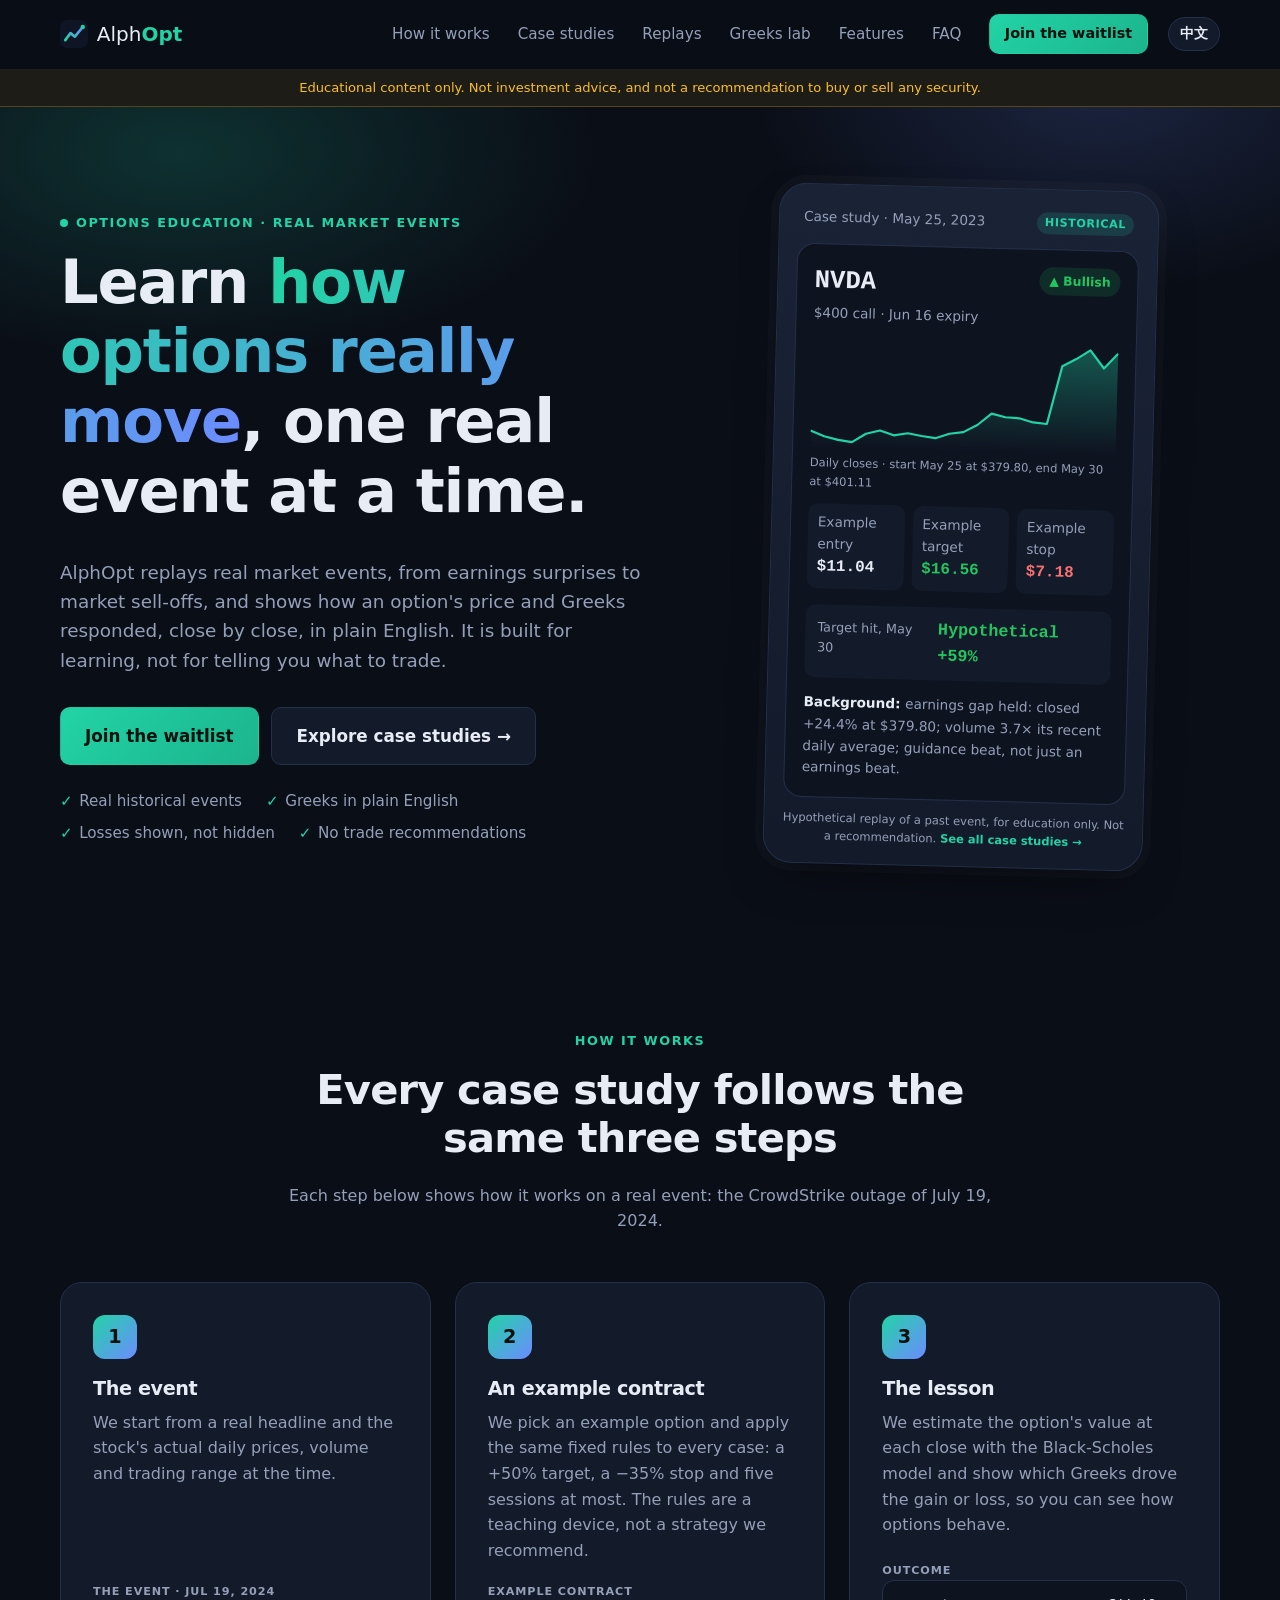
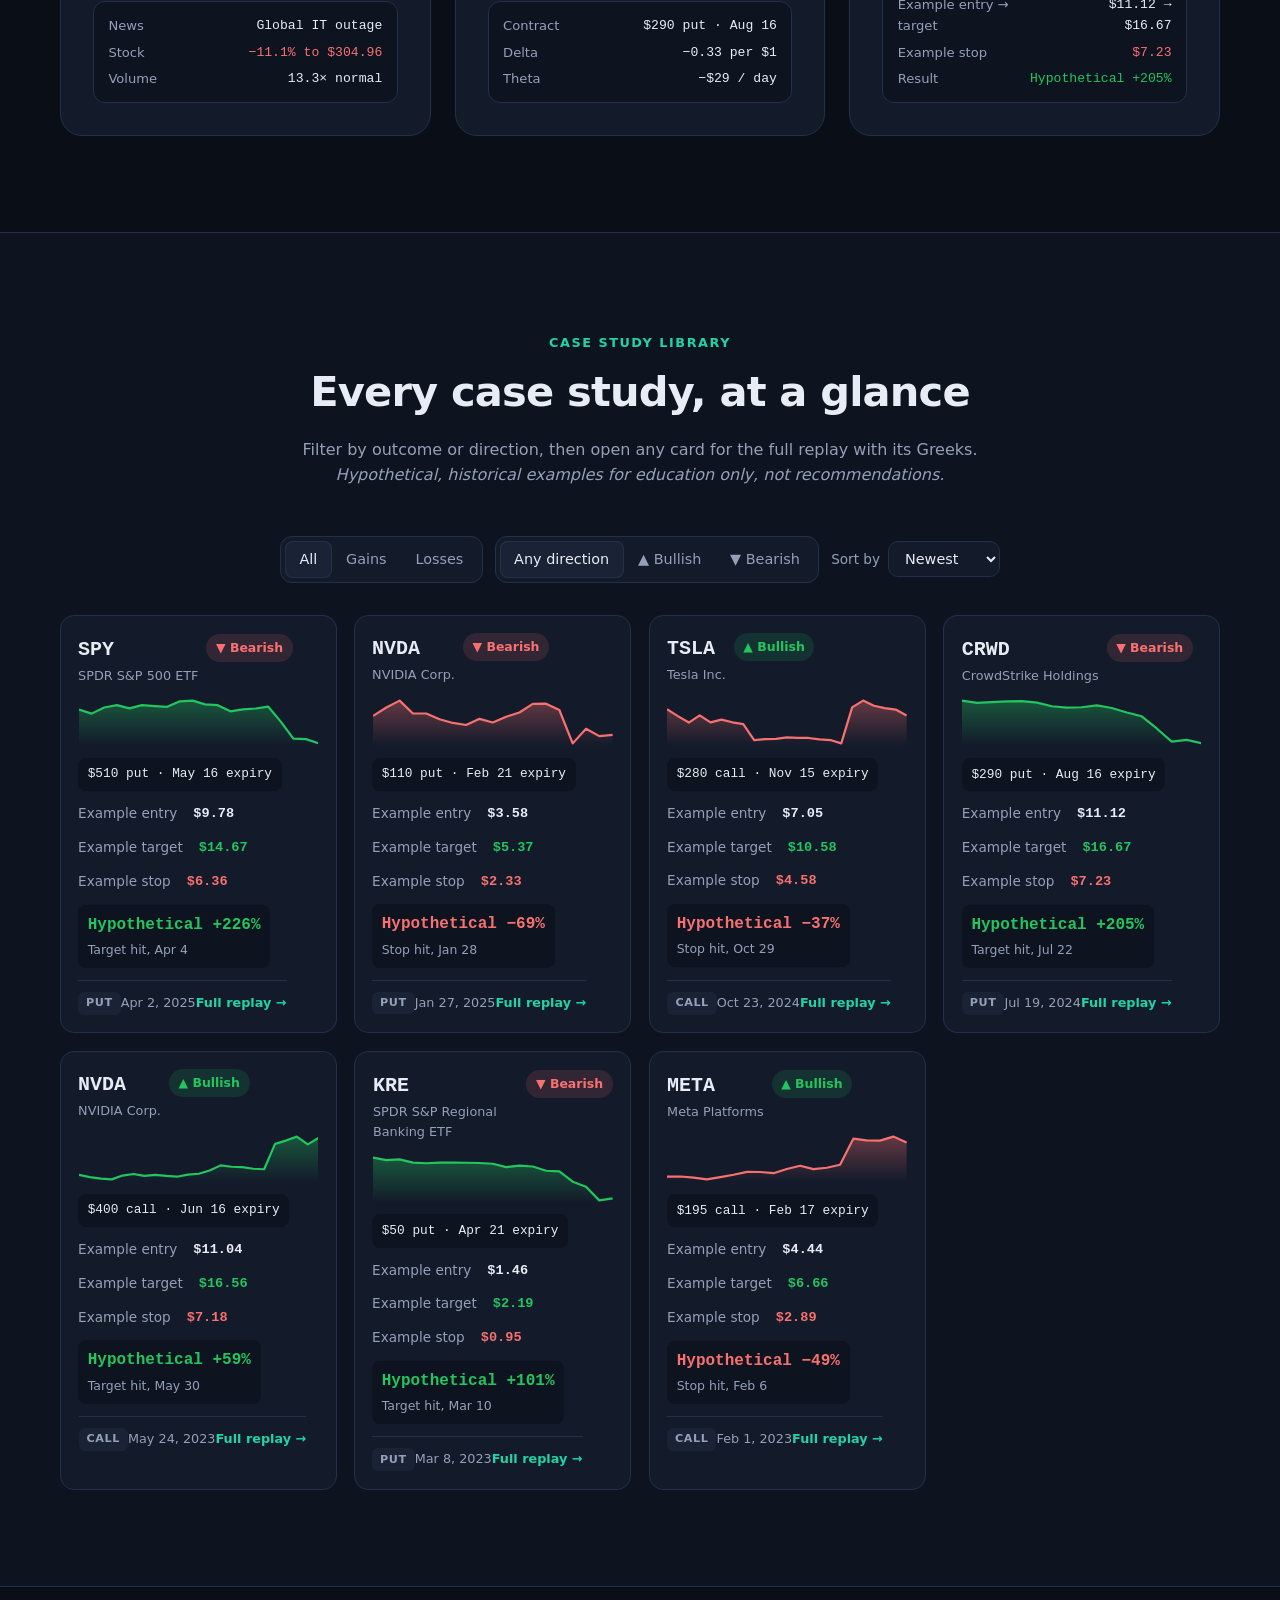
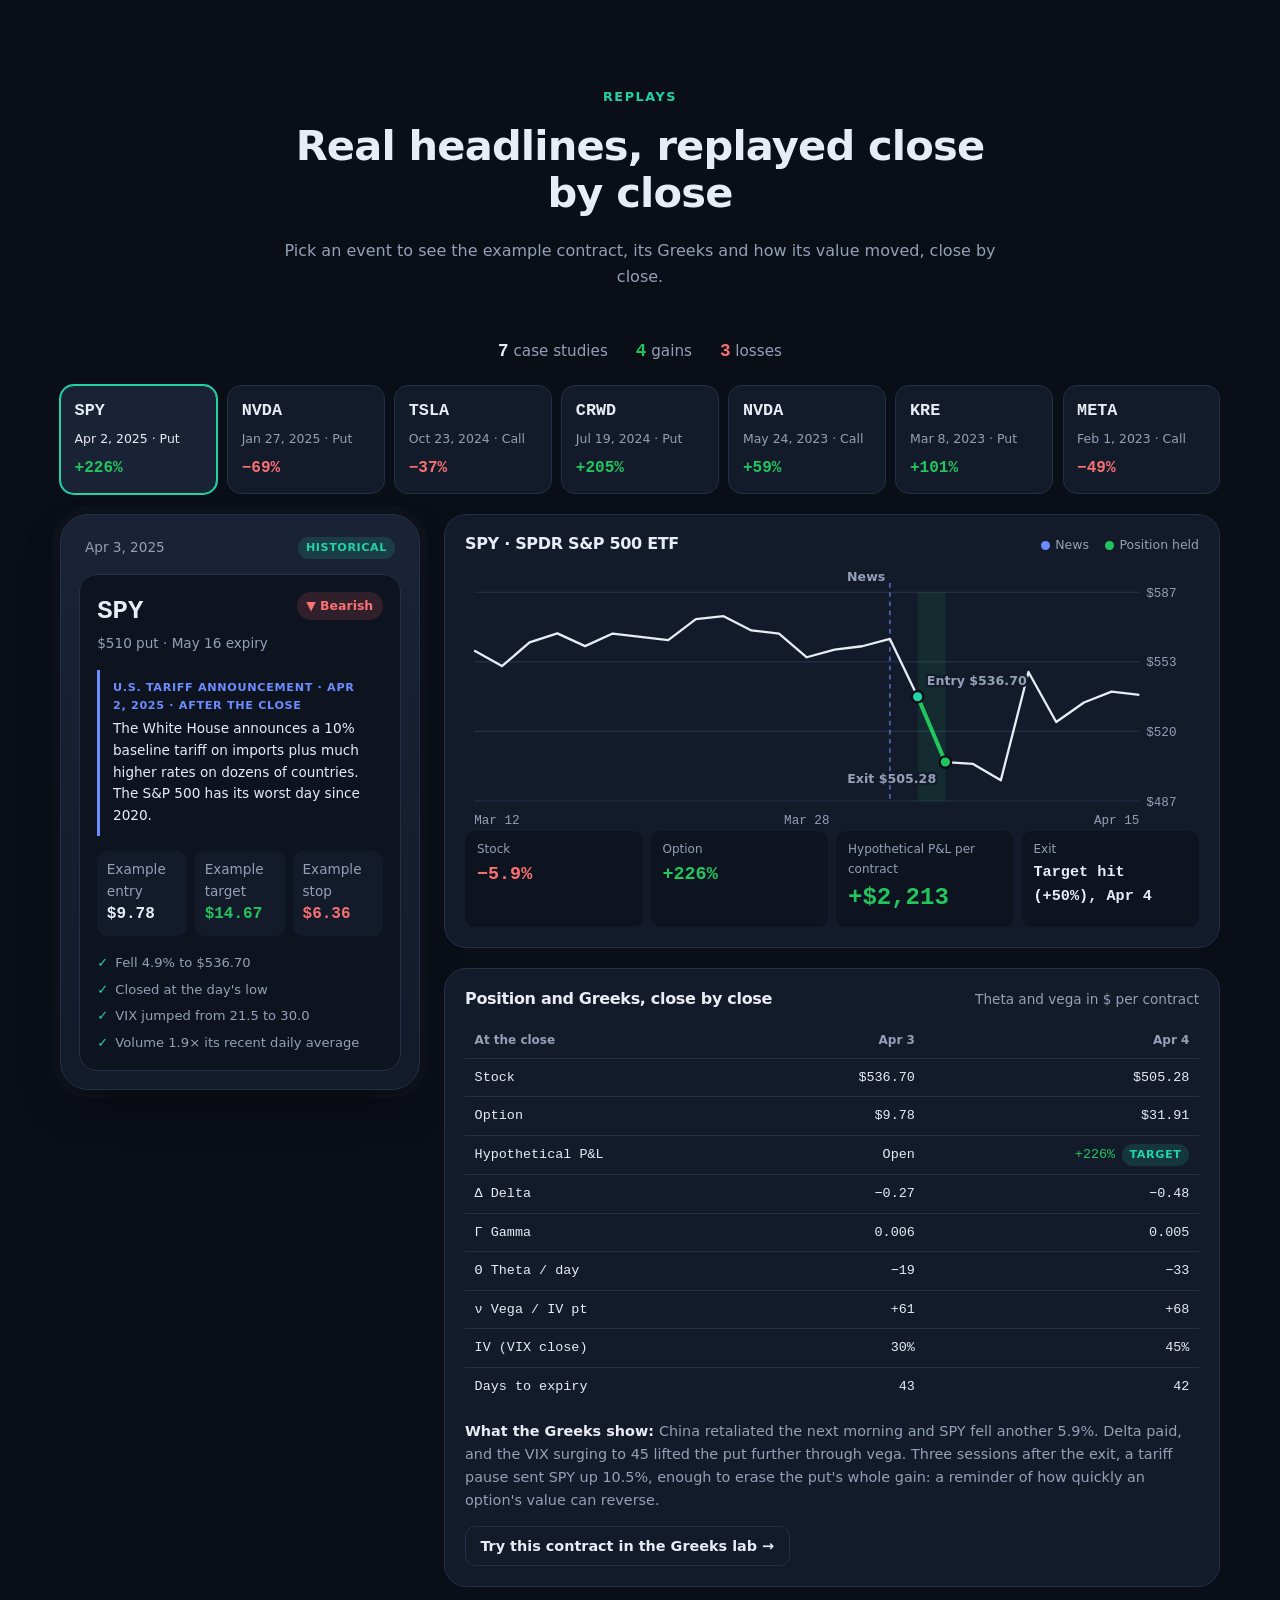
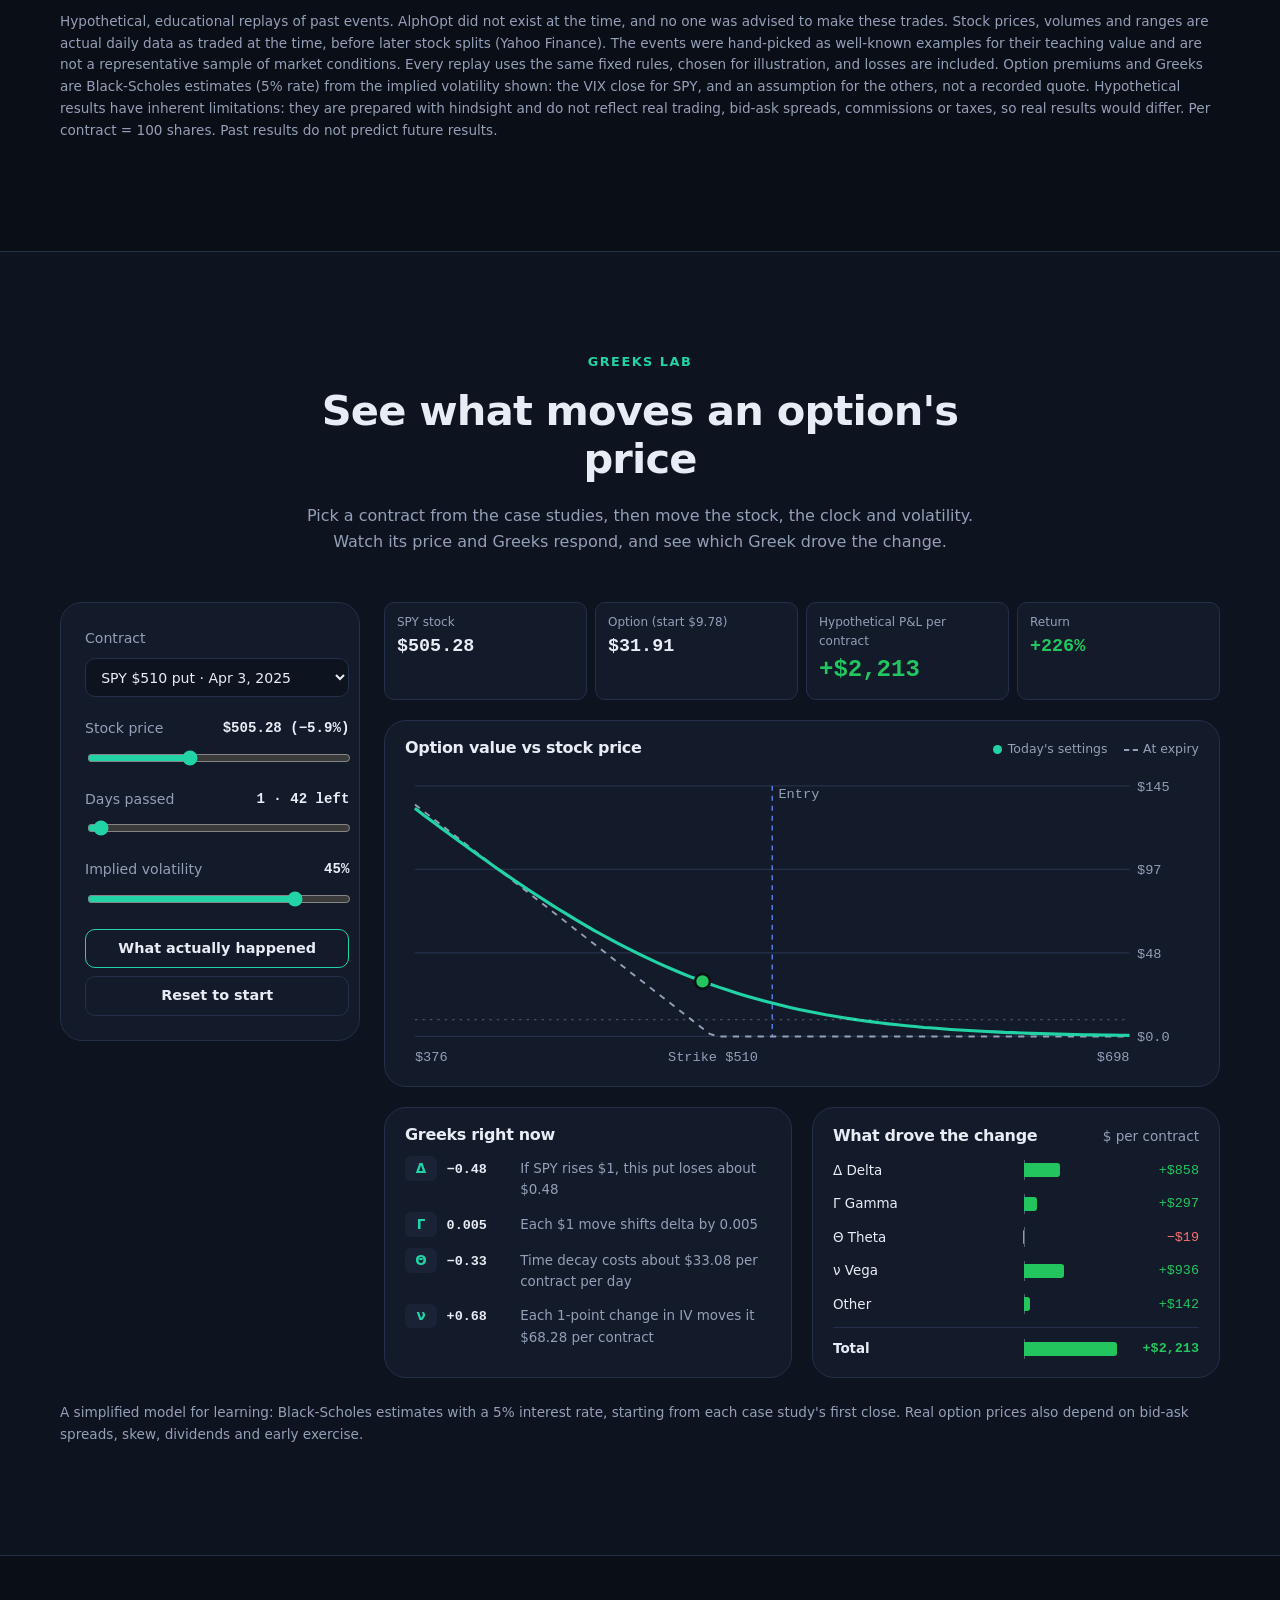
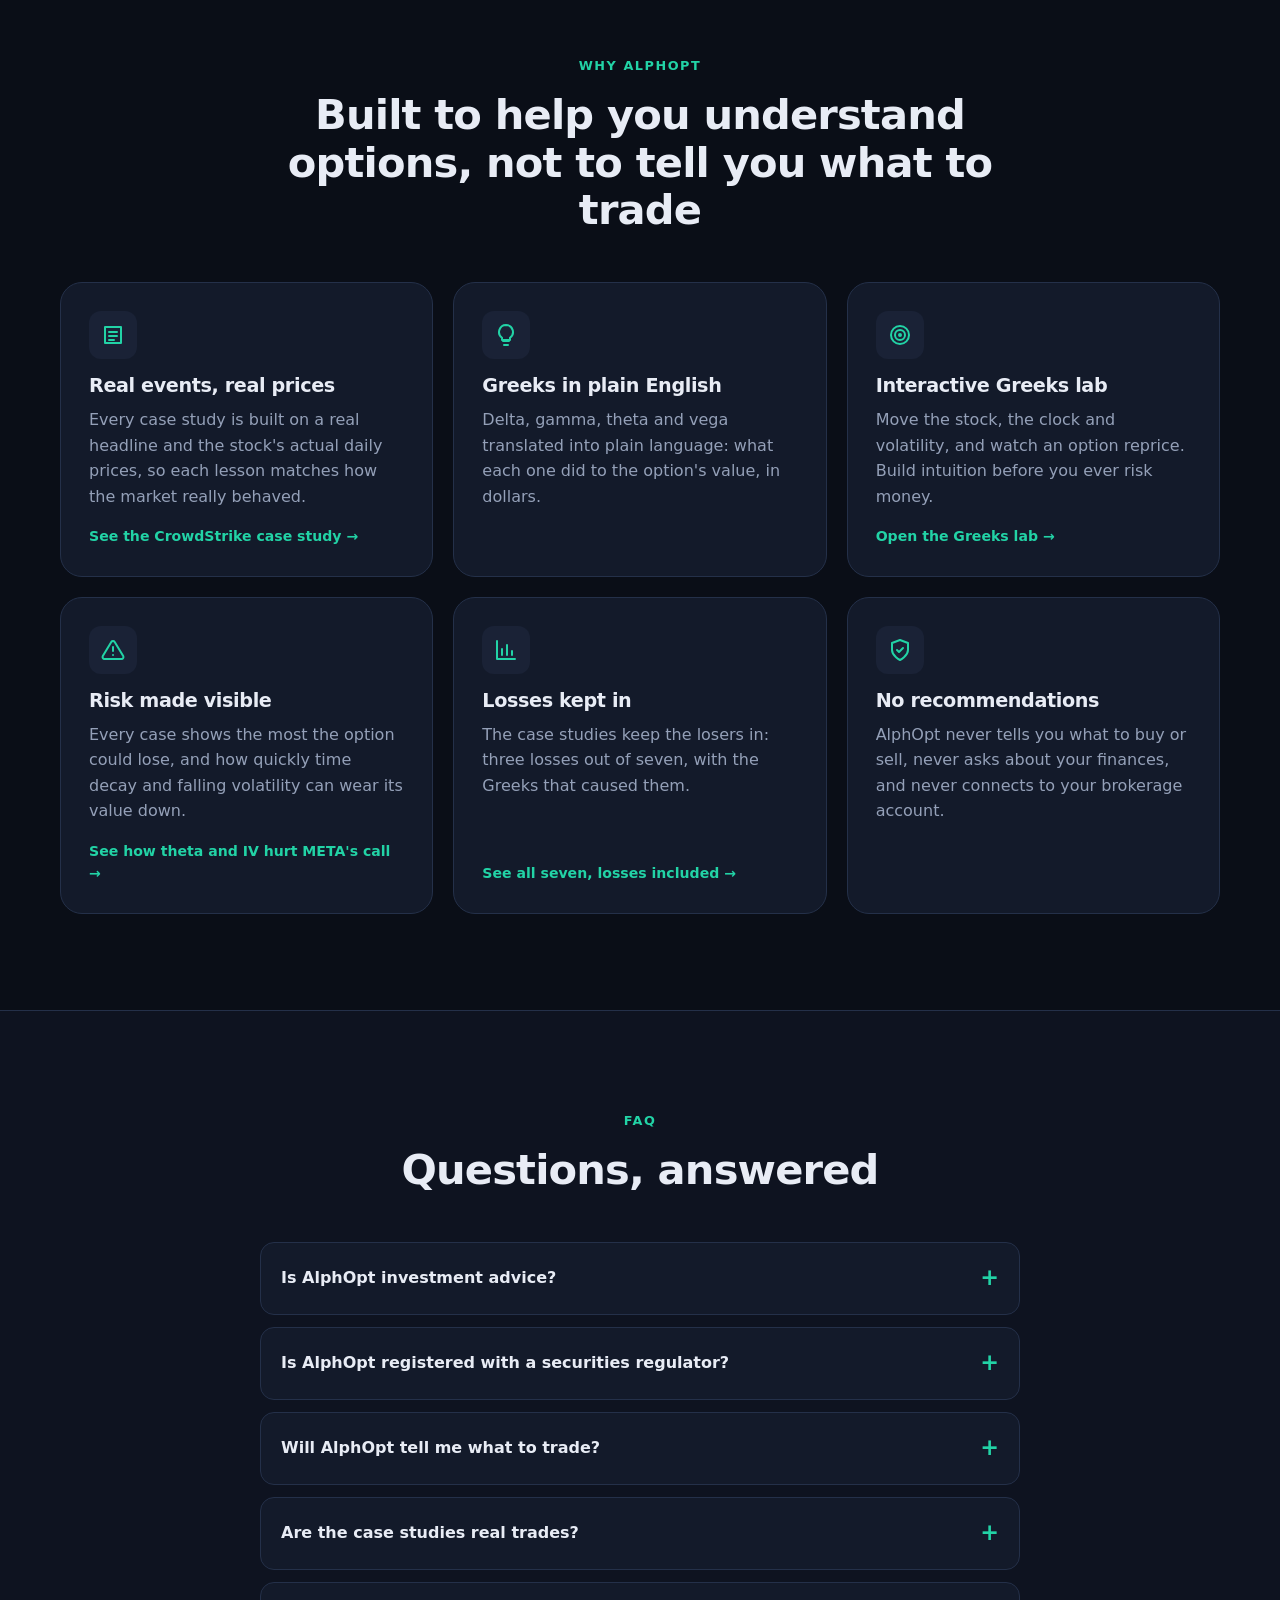
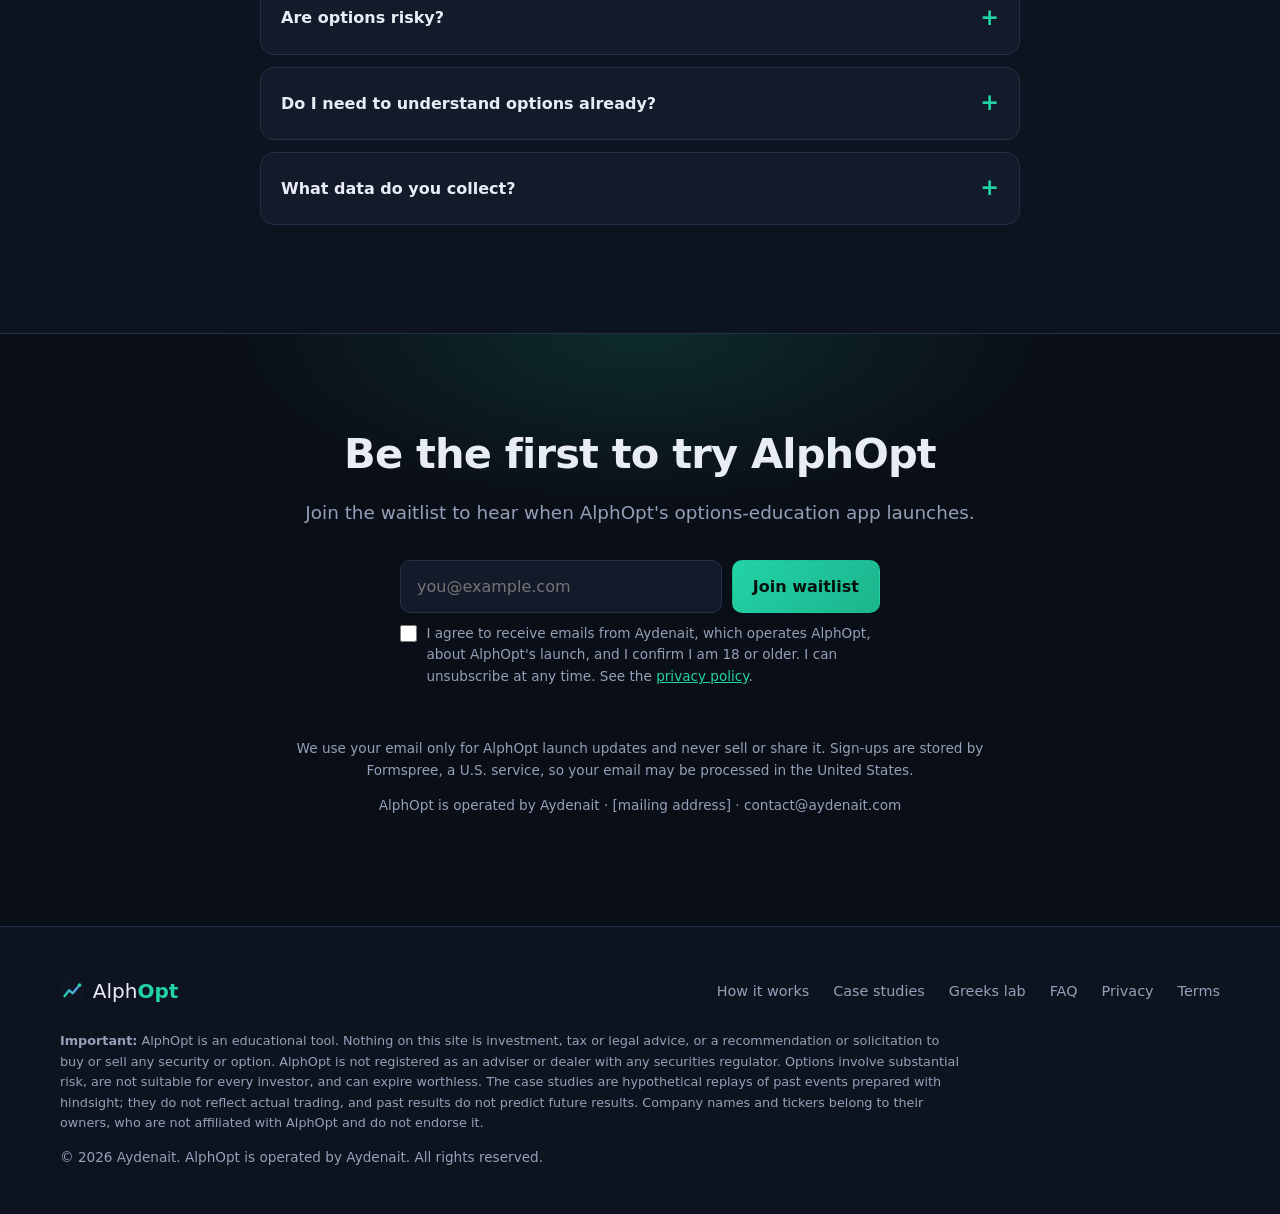
==== commit 0da90ceb: "Label hypothetical results and name Aydenait as operator - Show "Hypothetical +x%" in the hero, How " ====
--- a/index.html
+++ b/index.html
@@ -178,7 +178,7 @@
         <p class="muted small replay__note" data-i18n="cases.note">
           Hypothetical, educational replays of past events. AlphOpt did not exist at the time, and no one was advised to make these trades.
           Stock prices, volumes and ranges are actual daily data as traded at the time, before later stock splits (Yahoo Finance).
-          Every replay uses the same fixed rules, chosen for illustration, and losses are included.
+          The events were hand-picked as well-known examples for their teaching value and are not a representative sample of market conditions. Every replay uses the same fixed rules, chosen for illustration, and losses are included.
           Option premiums and Greeks are Black-Scholes estimates (5% rate) from the implied volatility shown: the VIX close for SPY, and an assumption for the others, not a recorded quote.
           Hypothetical results have inherent limitations: they are prepared with hindsight and do not reflect real trading, bid-ask spreads, commissions or taxes, so real results would differ.
           Per contract = 100 shares. Past results do not predict future results.
@@ -314,7 +314,7 @@
           </details>
           <details>
             <summary data-i18n="faq.q4">Are the case studies real trades?</summary>
-            <p data-i18n="faq.a4">No. The events and stock prices are real: actual daily closes, volumes and ranges from the time. The trades are hypothetical: we applied the same fixed teaching rules (+50% target, −35% stop, five sessions at most, checked at each close) with hindsight. No one placed them, and AlphOpt did not exist at the time. Option premiums and Greeks are model estimates, not recorded quotes.</p>
+            <p data-i18n="faq.a4">No. The events and stock prices are real: actual daily closes, volumes and ranges from the time. The trades are hypothetical: we applied the same fixed teaching rules (+50% target, −35% stop, five sessions at most, checked at each close) with hindsight. No one placed them, and AlphOpt did not exist at the time. The events were chosen for their teaching value, not as a representative sample. Option premiums and Greeks are model estimates, not recorded quotes.</p>
           </details>
           <details>
             <summary data-i18n="faq.q5">Are options risky?</summary>
@@ -345,12 +345,13 @@
           <button class="btn btn--primary" type="submit" data-i18n="wait.join">Join waitlist</button>
           <label class="consent">
             <input type="checkbox" id="consent" name="consent" value="launch-emails-v1" required>
-            <span data-i18n-html="wait.consent">I agree to receive emails from AlphOpt about its launch, and I confirm I am 18 or older. I can unsubscribe at any time. See the <a href="privacy.html">privacy policy</a>.</span>
+            <span data-i18n-html="wait.consent">I agree to receive emails from Aydenait, which operates AlphOpt, about AlphOpt's launch, and I confirm I am 18 or older. I can unsubscribe at any time. See the <a href="privacy.html">privacy policy</a>.</span>
           </label>
           <input type="hidden" name="language" id="consent-lang" value="en">
         </form>
         <p class="waitlist__msg" id="waitlist-msg" role="status"></p>
         <p class="muted small" data-i18n="wait.privacy">We use your email only for AlphOpt launch updates and never sell or share it. Sign-ups are stored by Formspree, a U.S. service, so your email may be processed in the United States.</p>
+        <p class="muted small" data-i18n-html="wait.sender">AlphOpt is operated by Aydenait · [mailing address] · <a href="mailto:contact@aydenait.com">contact@aydenait.com</a></p>
       </div>
     </section>
   </main>
@@ -377,7 +378,7 @@
         The case studies are hypothetical replays of past events prepared with hindsight; they do not reflect actual trading, and past results do not predict future results.
         Company names and tickers belong to their owners, who are not affiliated with AlphOpt and do not endorse it.
       </p>
-      <p class="muted small">© <span id="year"></span> AlphOpt. <span data-i18n="footer.rights">All rights reserved.</span></p>
+      <p class="muted small">© <span id="year"></span> Aydenait. <span data-i18n="footer.rights">AlphOpt is operated by Aydenait. All rights reserved.</span></p>
     </div>
   </footer>
 
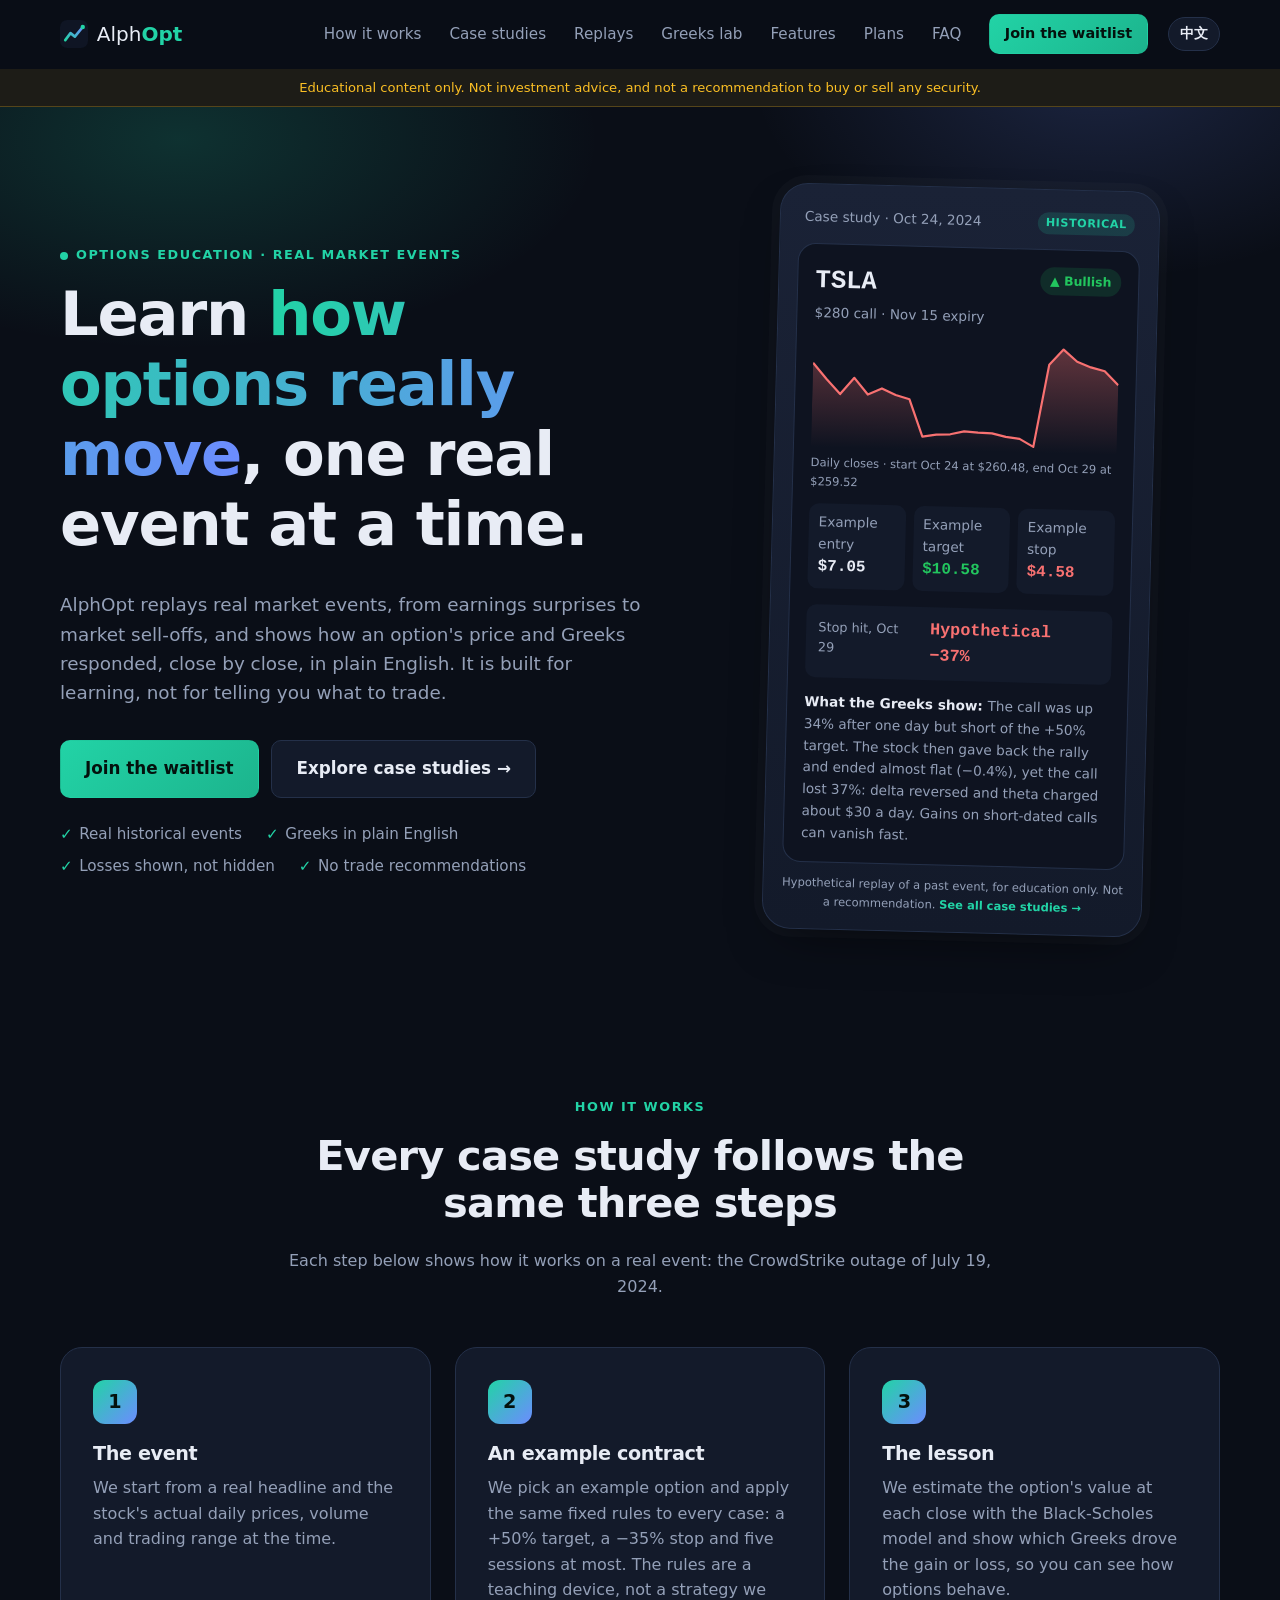
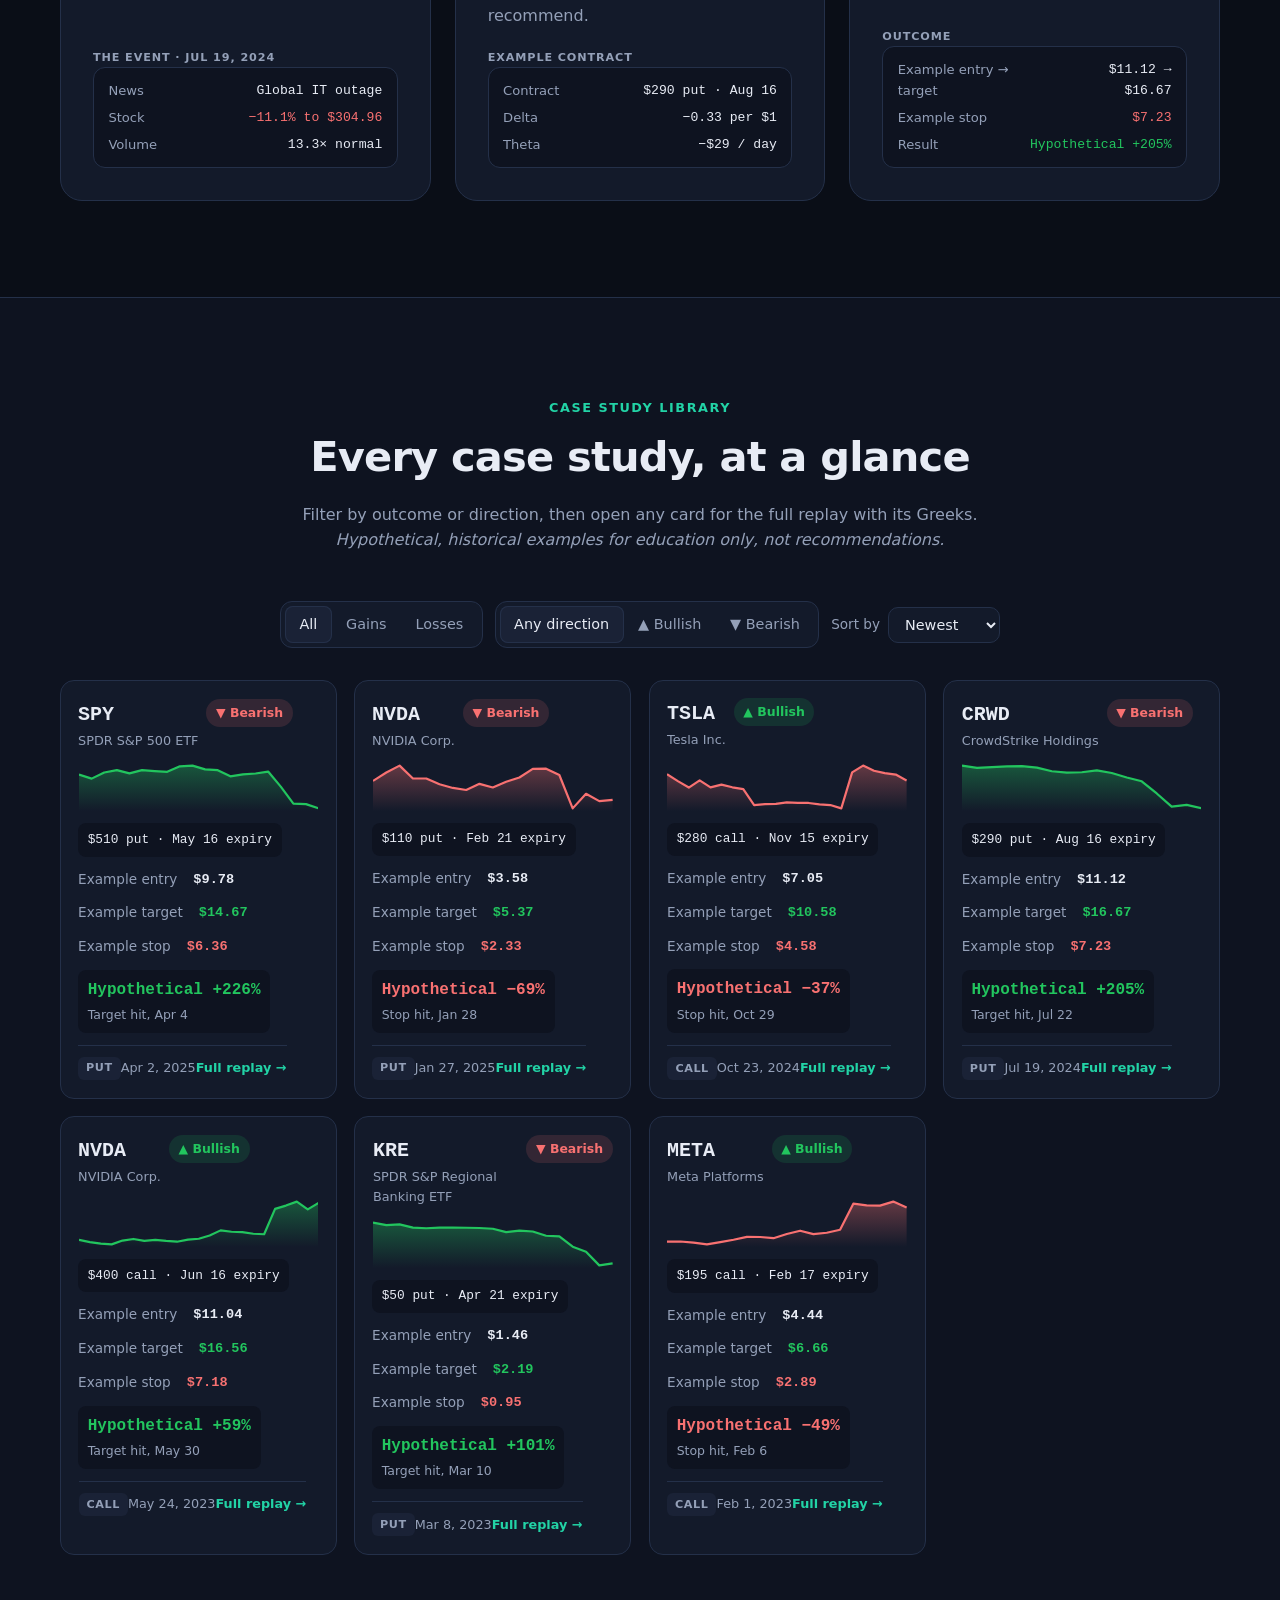
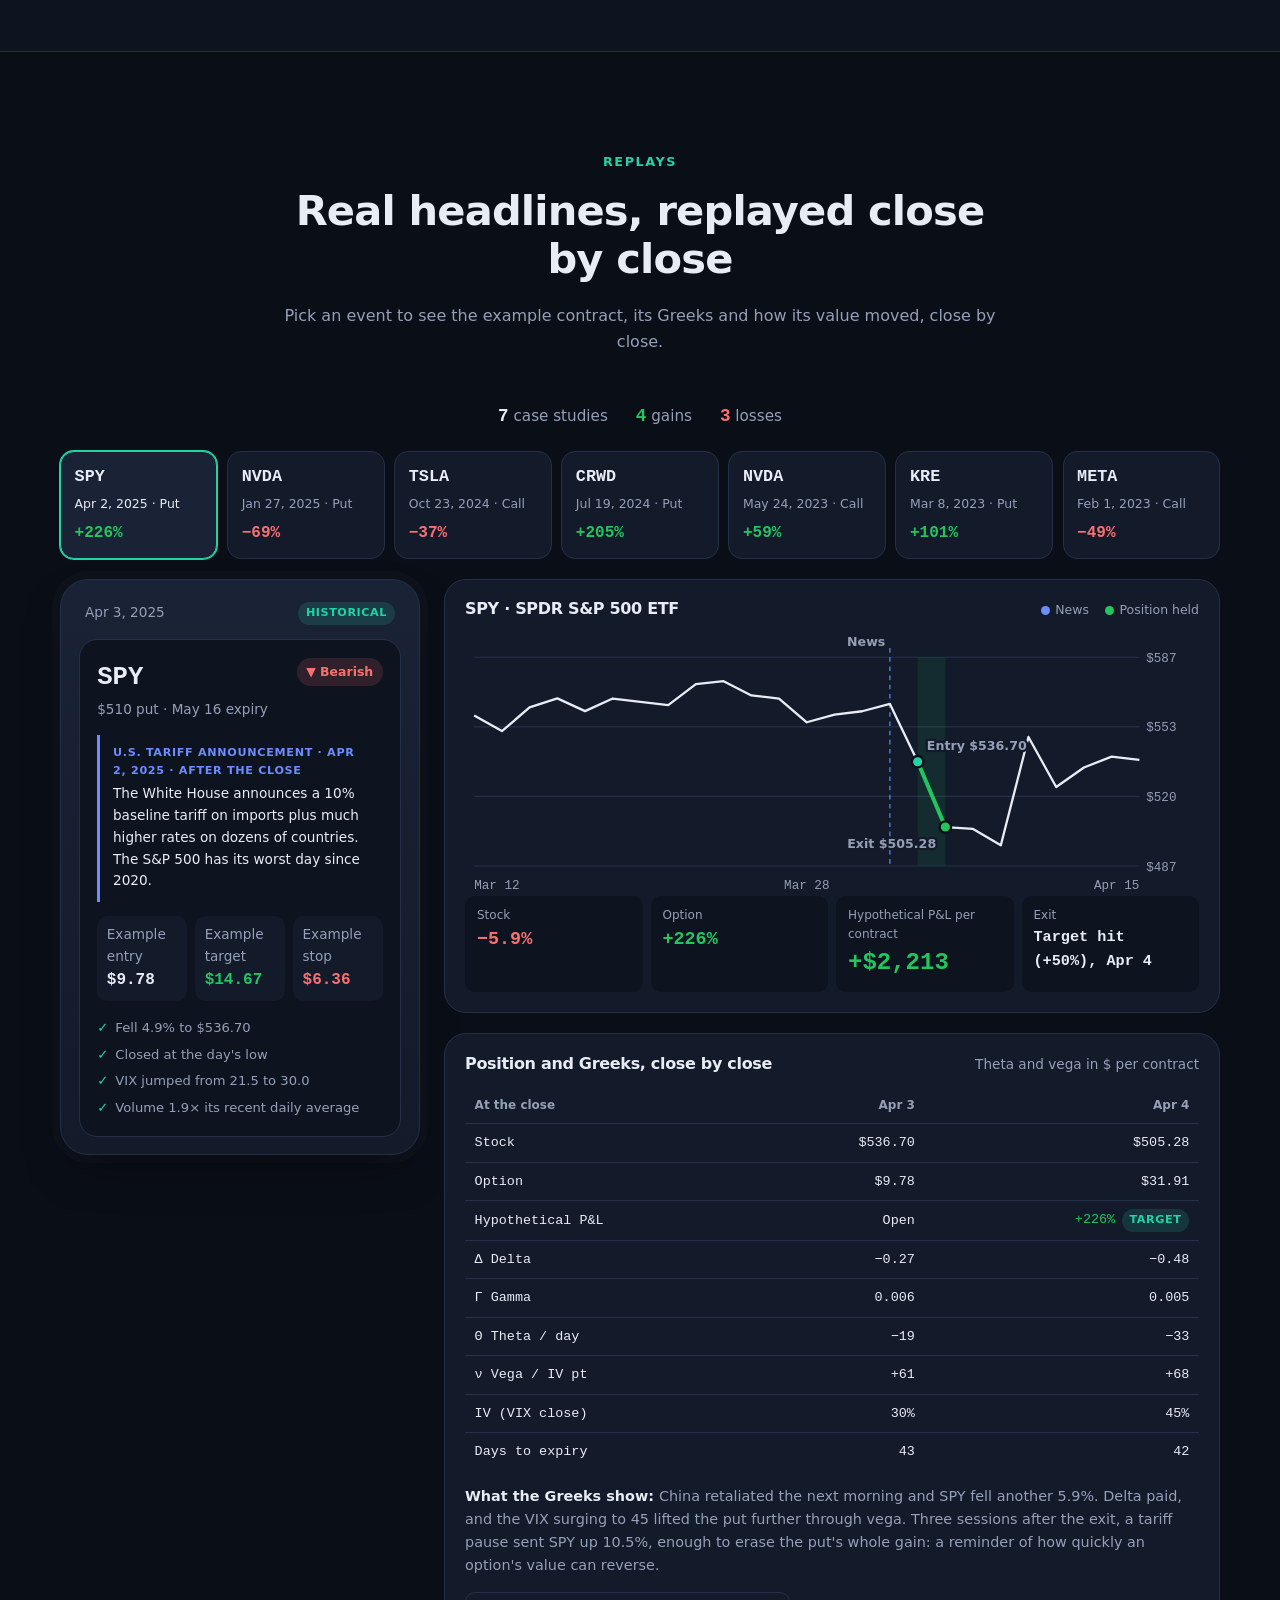
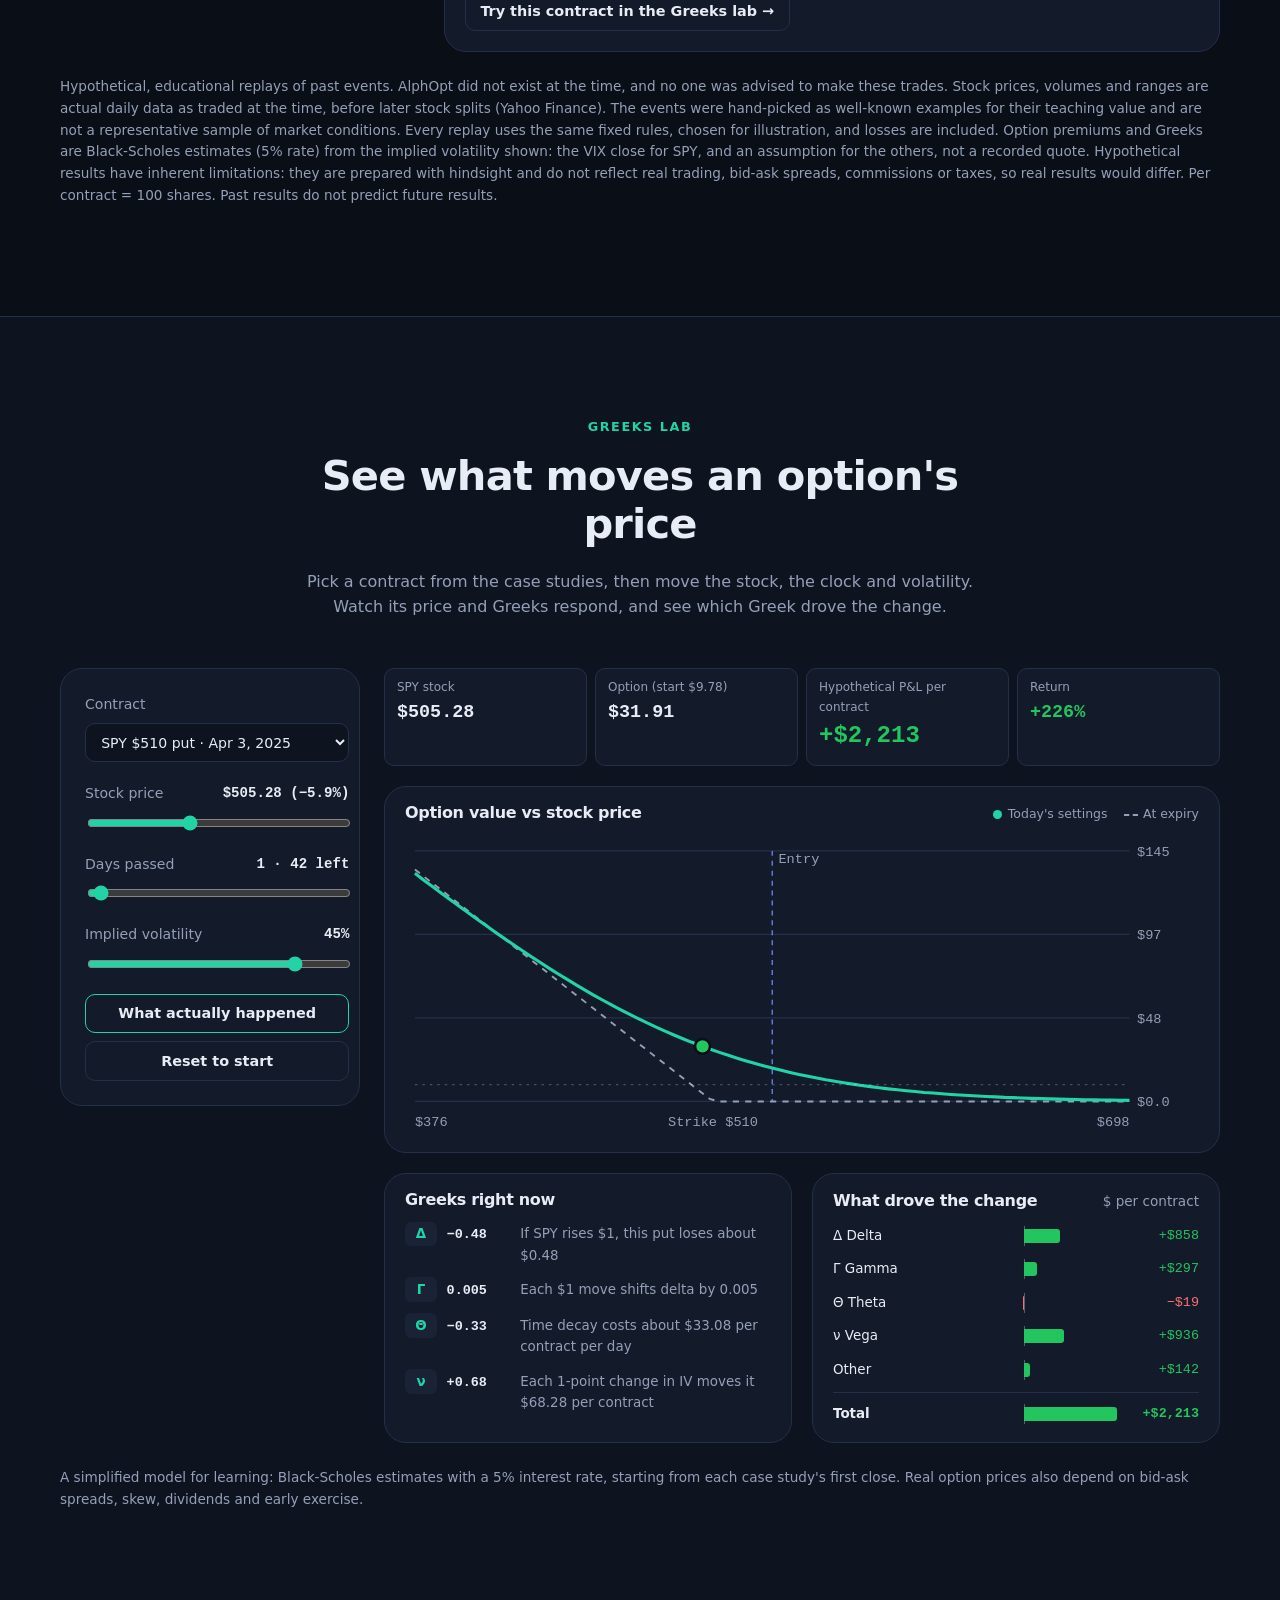
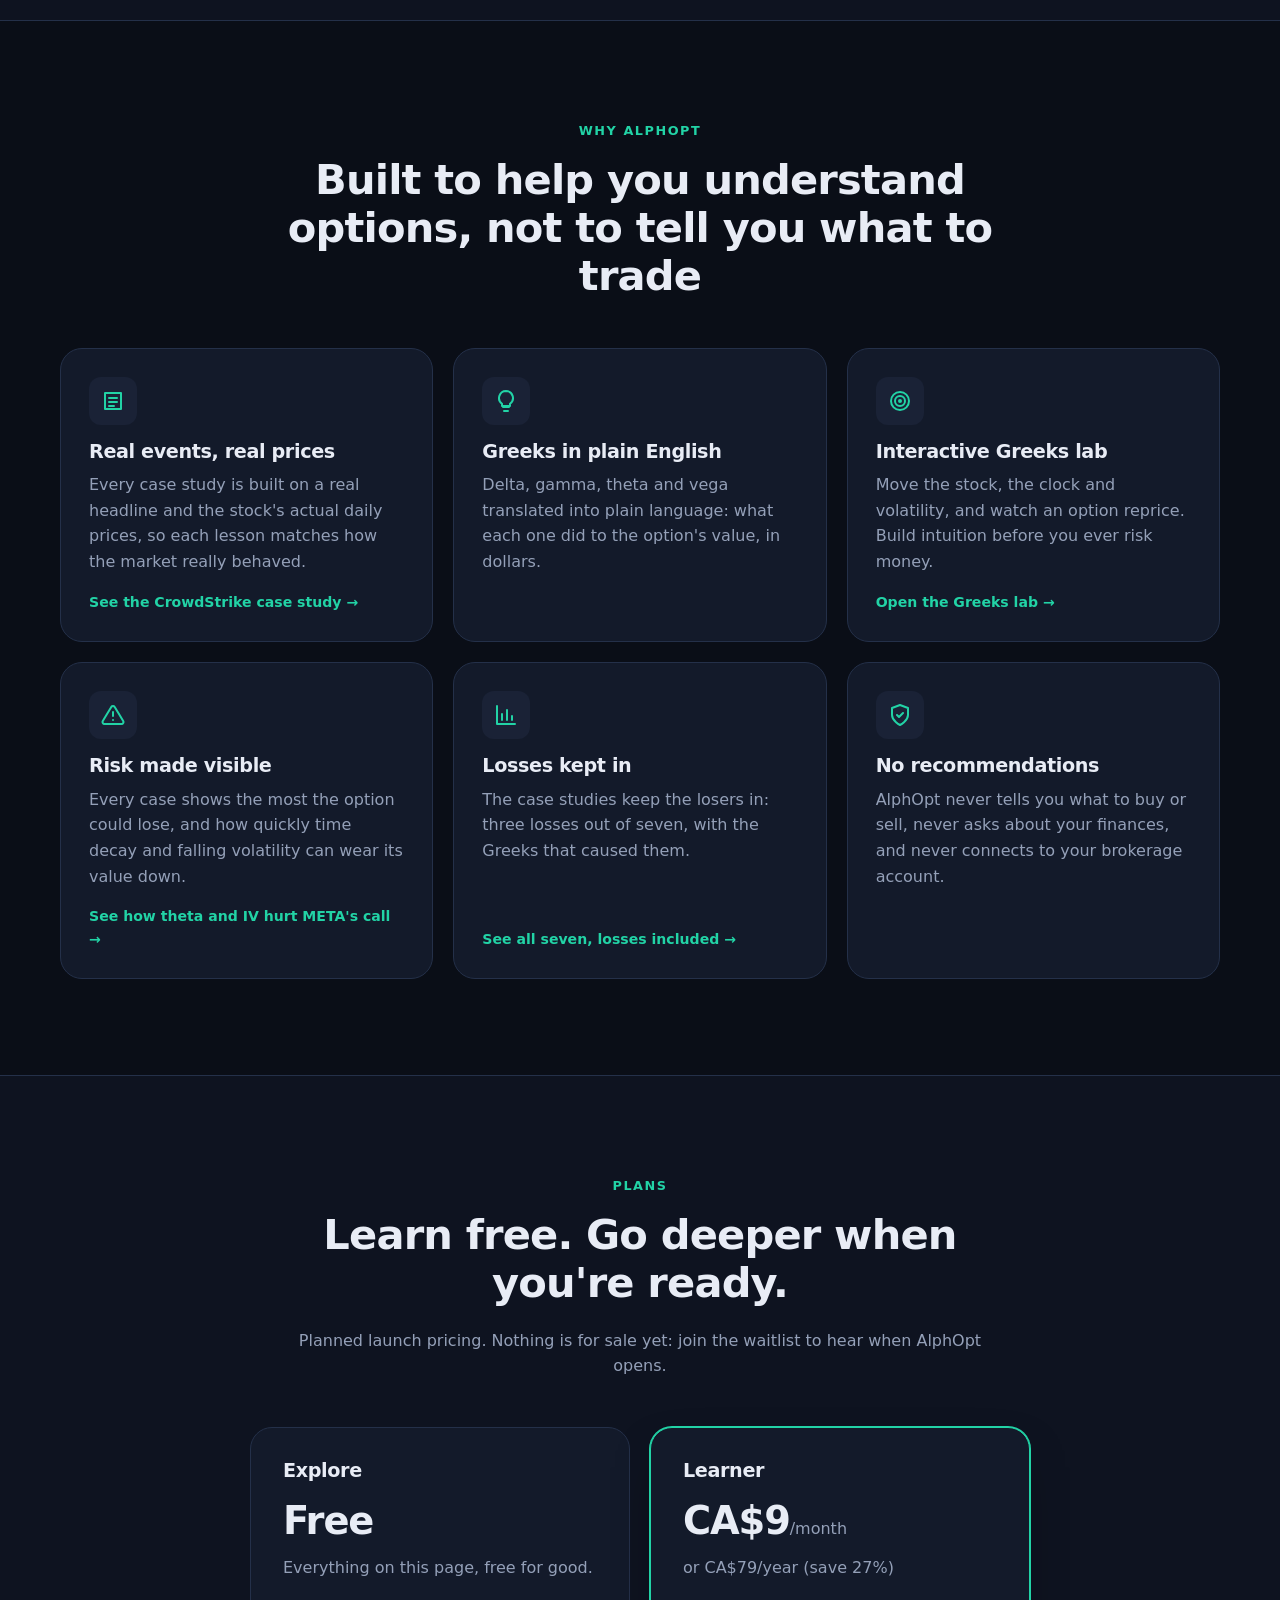
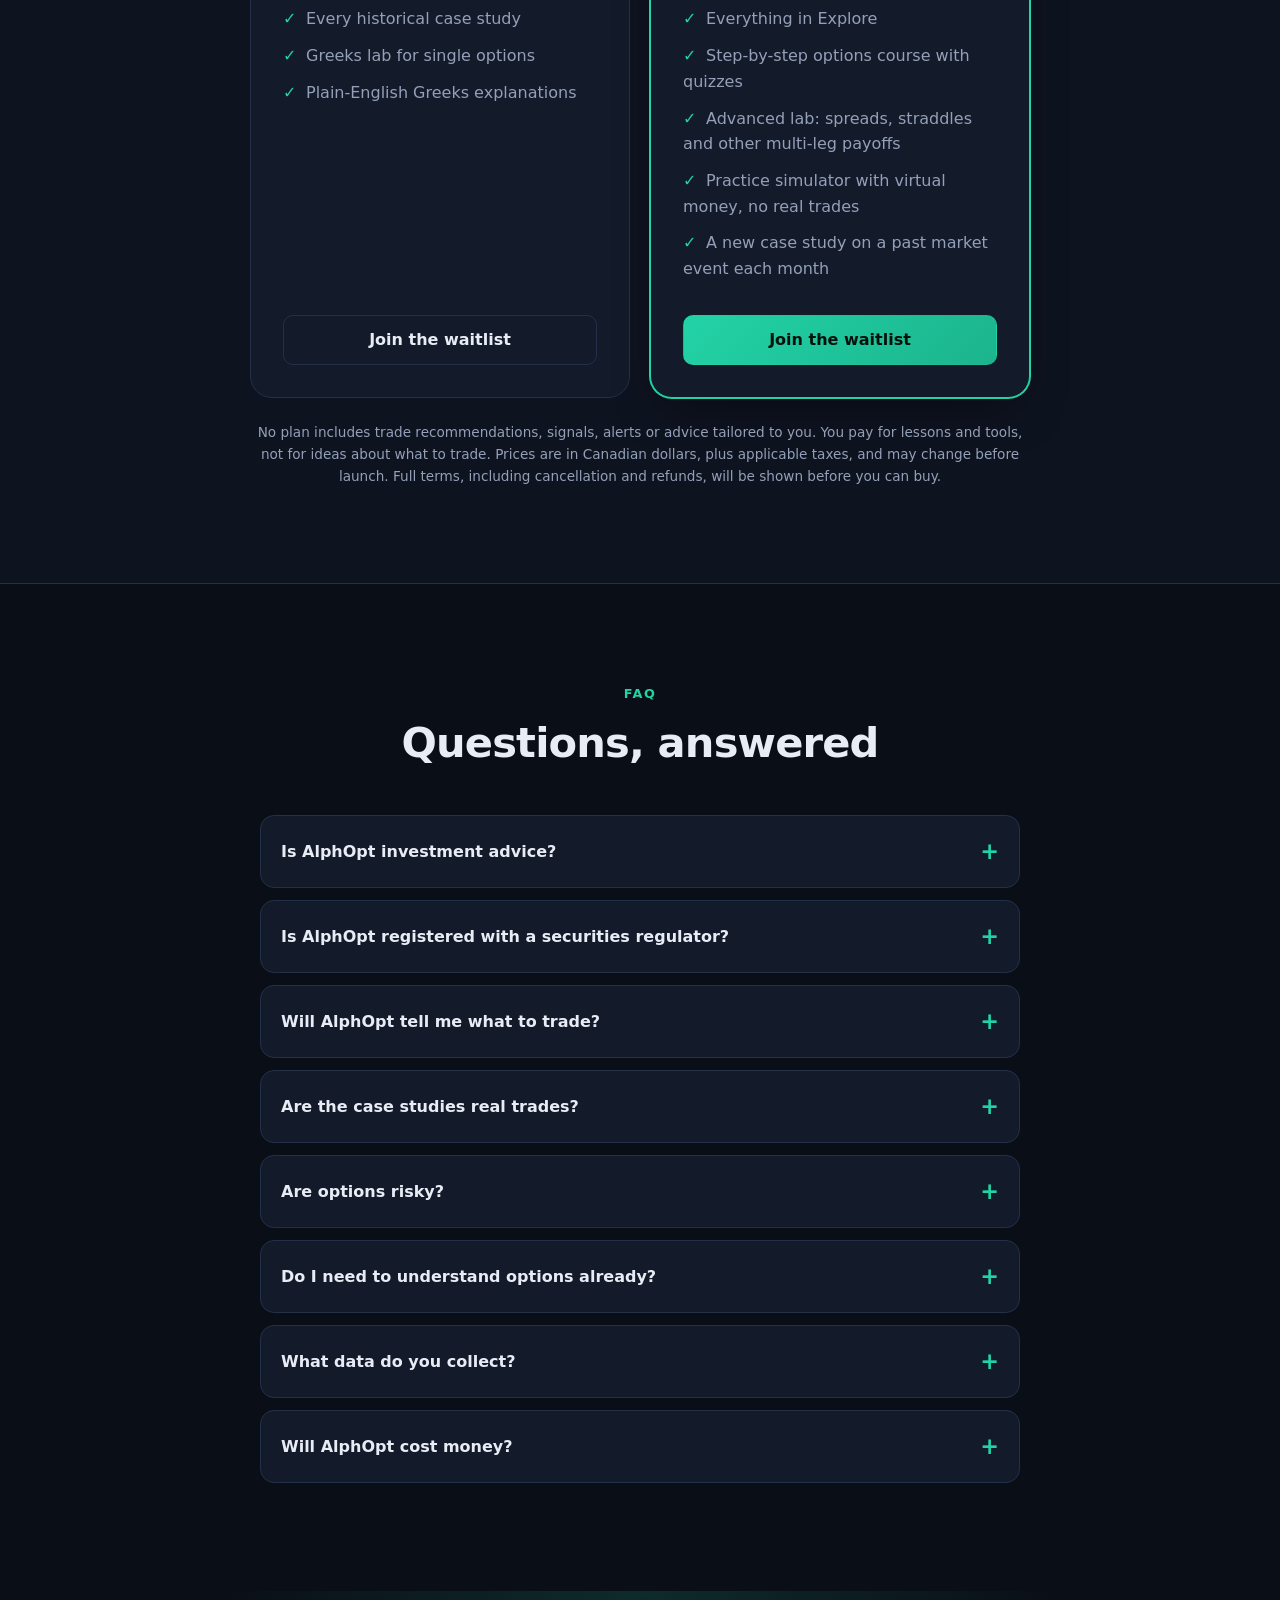
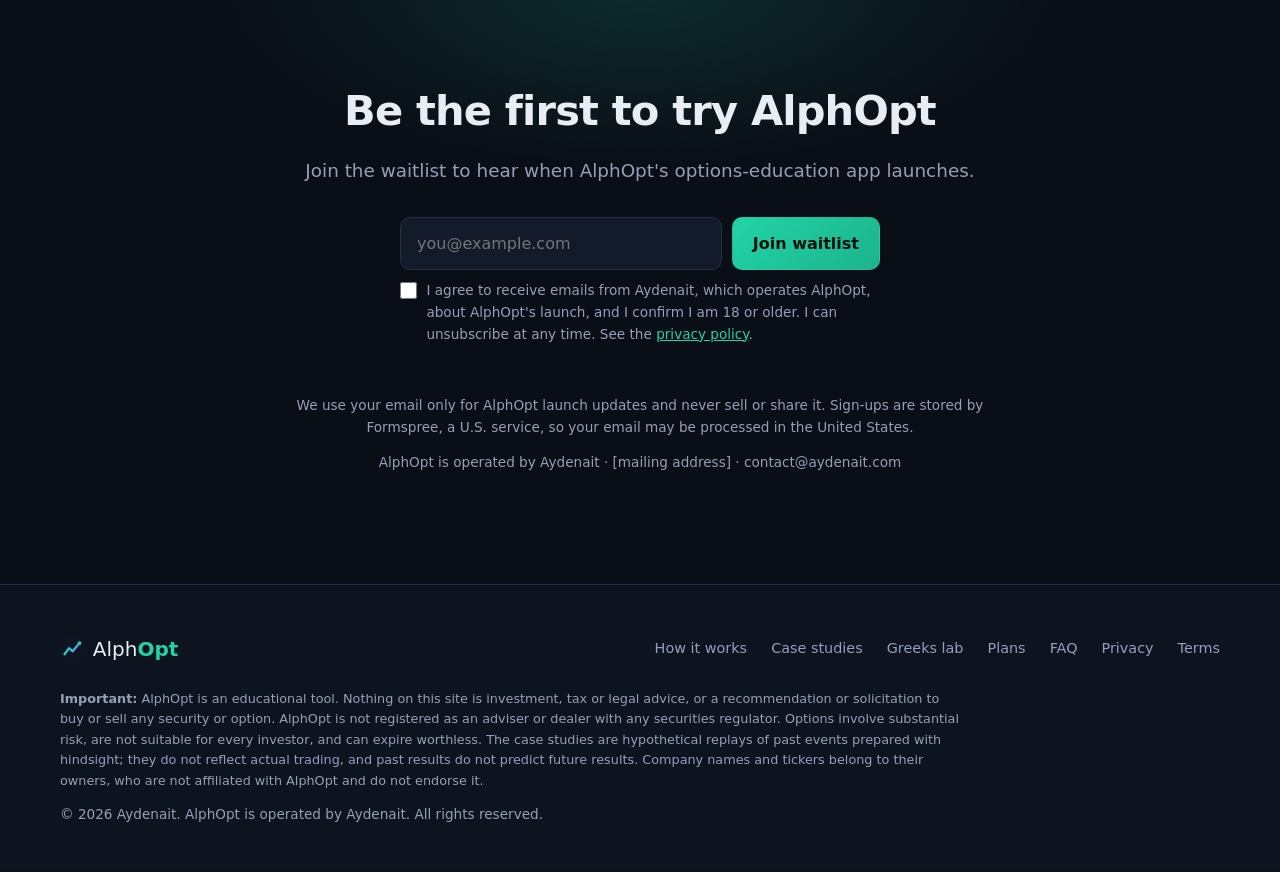
==== commit 1f1bd3e3: "Add planned free and Learner plans (education only) - New Plans section: free Explore plan and a pla" ====
--- a/index.html
+++ b/index.html
@@ -39,6 +39,7 @@
         <a href="#cases" data-i18n="nav.cases">Replays</a>
         <a href="#lab" data-i18n="nav.lab">Greeks lab</a>
         <a href="#features" data-i18n="nav.features">Features</a>
+        <a href="#plans" data-i18n="nav.plans">Plans</a>
         <a href="#faq" data-i18n="nav.faq">FAQ</a>
         <a class="btn btn--sm btn--primary" href="#waitlist" data-i18n="cta.join">Join the waitlist</a>
       </nav>
@@ -292,8 +293,46 @@
       </div>
     </section>
 
+    <!-- Plans -->
+    <section class="section section--alt" id="plans">
+      <div class="container">
+        <header class="section__head">
+          <p class="eyebrow" data-i18n="plans.eyebrow">Plans</p>
+          <h2 data-i18n="plans.h2">Learn free. Go deeper when you're ready.</h2>
+          <p class="muted" data-i18n="plans.sub">Planned launch pricing. Nothing is for sale yet: join the waitlist to hear when AlphOpt opens.</p>
+        </header>
+        <div class="plans">
+          <article class="plan">
+            <h3 data-i18n="plans.free">Explore</h3>
+            <p class="plan__price"><span class="plan__amt" data-i18n="plans.freePrice">Free</span></p>
+            <p class="muted" data-i18n="plans.freeP">Everything on this page, free for good.</p>
+            <ul>
+              <li data-i18n="plans.free1">Every historical case study</li>
+              <li data-i18n="plans.free2">Greeks lab for single options</li>
+              <li data-i18n="plans.free3">Plain-English Greeks explanations</li>
+            </ul>
+            <a class="btn btn--ghost btn--block" href="#waitlist" data-i18n="cta.join">Join the waitlist</a>
+          </article>
+          <article class="plan plan--featured">
+            <h3 data-i18n="plans.learner">Learner</h3>
+            <p class="plan__price"><span class="plan__amt">CA$9</span><span class="muted" data-i18n="plans.mo">/month</span></p>
+            <p class="muted" data-i18n="plans.yearly">or CA$79/year (save 27%)</p>
+            <ul>
+              <li data-i18n="plans.l1">Everything in Explore</li>
+              <li data-i18n="plans.l2">Step-by-step options course with quizzes</li>
+              <li data-i18n="plans.l3">Advanced lab: spreads, straddles and other multi-leg payoffs</li>
+              <li data-i18n="plans.l4">Practice simulator with virtual money, no real trades</li>
+              <li data-i18n="plans.l5">A new case study on a past market event each month</li>
+            </ul>
+            <a class="btn btn--primary btn--block" href="#waitlist" data-i18n="cta.join">Join the waitlist</a>
+          </article>
+        </div>
+        <p class="plans__note" data-i18n="plans.note">No plan includes trade recommendations, signals, alerts or advice tailored to you. You pay for lessons and tools, not for ideas about what to trade. Prices are in Canadian dollars, plus applicable taxes, and may change before launch. Full terms, including cancellation and refunds, will be shown before you can buy.</p>
+      </div>
+    </section>
+
     <!-- FAQ -->
-    <section class="section section--alt" id="faq">
+    <section class="section" id="faq">
       <div class="container container--narrow">
         <header class="section__head">
           <p class="eyebrow" data-i18n="nav.faq">FAQ</p>
@@ -327,6 +366,10 @@
           <details>
             <summary data-i18n="faq.q7">What data do you collect?</summary>
             <p data-i18n-html="faq.a7">Only the email address you give us to join the waitlist, with a record of your consent. Your language choice is saved in your own browser. There are no ads, analytics or tracking cookies. See the <a href="privacy.html">privacy policy</a>.</p>
+          </details>
+          <details>
+            <summary data-i18n="faq.q8">Will AlphOpt cost money?</summary>
+            <p data-i18n="faq.a8">The case studies and the basic Greeks lab will stay free. A paid Learner plan is planned for launch, with a structured course, advanced tools and a practice simulator. It is not on sale yet. Paying never buys trade recommendations: every plan is education only.</p>
           </details>
         </div>
       </div>
@@ -367,6 +410,7 @@
           <a href="#how" data-i18n="nav.how">How it works</a>
           <a href="#signals" data-i18n="nav.signals">Case studies</a>
           <a href="#lab" data-i18n="nav.lab">Greeks lab</a>
+          <a href="#plans" data-i18n="nav.plans">Plans</a>
           <a href="#faq" data-i18n="nav.faq">FAQ</a>
           <a href="privacy.html" data-i18n="nav.privacy">Privacy</a>
           <a href="terms.html" data-i18n="nav.terms">Terms</a>
--- a/css/styles.css
+++ b/css/styles.css
@@ -367,6 +367,19 @@
 }
 .feature__icon svg { width: 24px; height: 24px; fill: none; stroke: currentColor; stroke-width: 2; stroke-linecap: round; stroke-linejoin: round; }
 
+/* Plans */
+.plans { display: grid; grid-template-columns: repeat(2, minmax(0, 380px)); justify-content: center; gap: 1.25rem; }
+.plan { display: flex; flex-direction: column; background: var(--surface); border: 1px solid var(--border); border-radius: var(--radius-lg); padding: 2rem; }
+.plan--featured { border-color: var(--brand); box-shadow: 0 0 0 1px var(--brand), var(--shadow); }
+.plan h3 { margin: 0; }
+.plan__price { margin: 0.5rem 0 0.25rem; }
+.plan__amt { font-size: 2.4rem; font-weight: 800; letter-spacing: -0.03em; }
+.plan > .muted { margin: 0 0 0.5rem; }
+.plan ul { list-style: none; padding: 0; margin: 0.75rem 0 1.75rem; flex: 1; }
+.plan li { padding: 0.35rem 0; color: var(--muted); }
+.plan li::before { content: "✓"; color: var(--brand); font-weight: 700; margin-right: 0.6rem; }
+.plans__note { max-width: 780px; margin: 1.5rem auto 0; text-align: center; font-size: 0.85rem; color: var(--muted); }
+
 /* FAQ */
 .faq details {
   background: var(--surface); border: 1px solid var(--border); border-radius: var(--radius);
@@ -458,6 +471,7 @@
 @media (max-width: 760px) {
   .section { padding: 4.5rem 0; }
   .steps, .features { grid-template-columns: 1fr; }
+  .plans { grid-template-columns: 1fr; }
   .replay-tabs { display: flex; overflow-x: auto; scroll-snap-type: x mandatory; padding-bottom: 0.4rem; scrollbar-width: thin; scrollbar-color: var(--border) transparent; }
   .replay-tab { flex: 0 0 140px; scroll-snap-align: start; }
   .result { grid-template-columns: repeat(2, 1fr); }
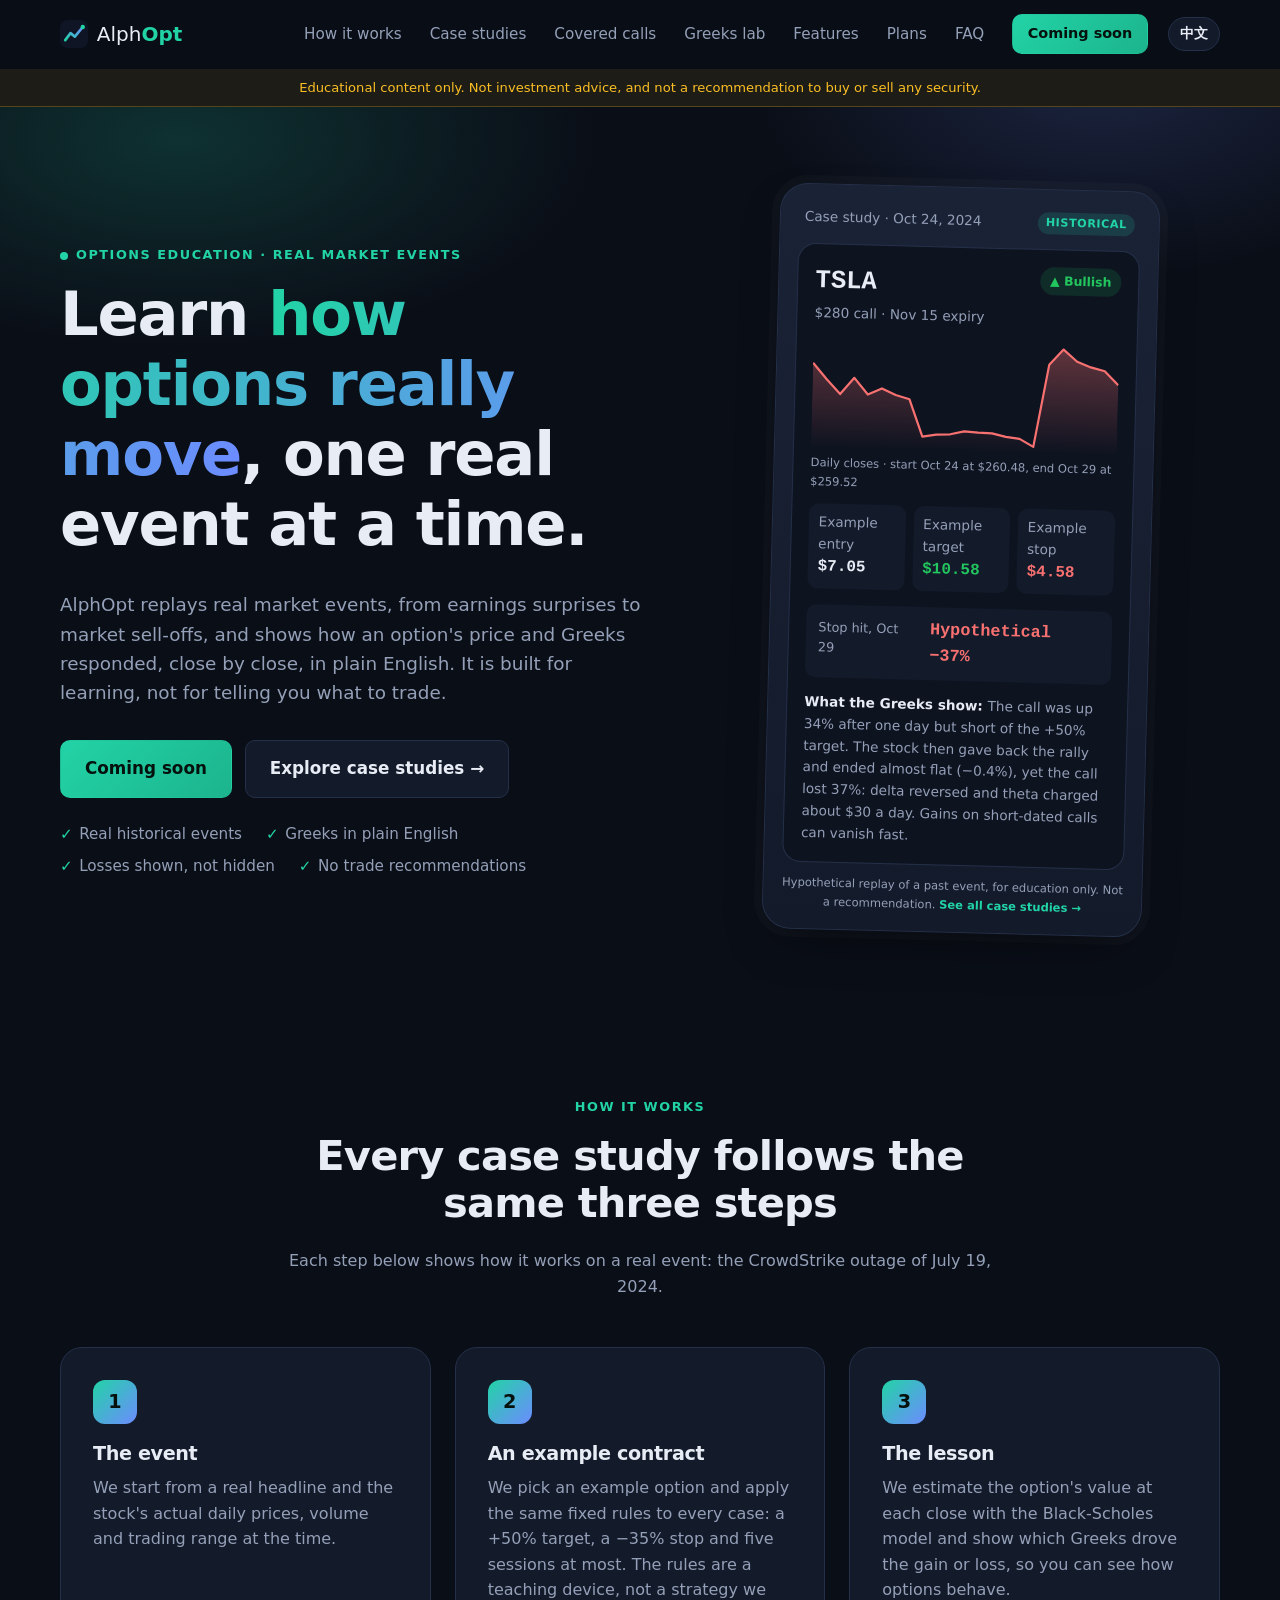
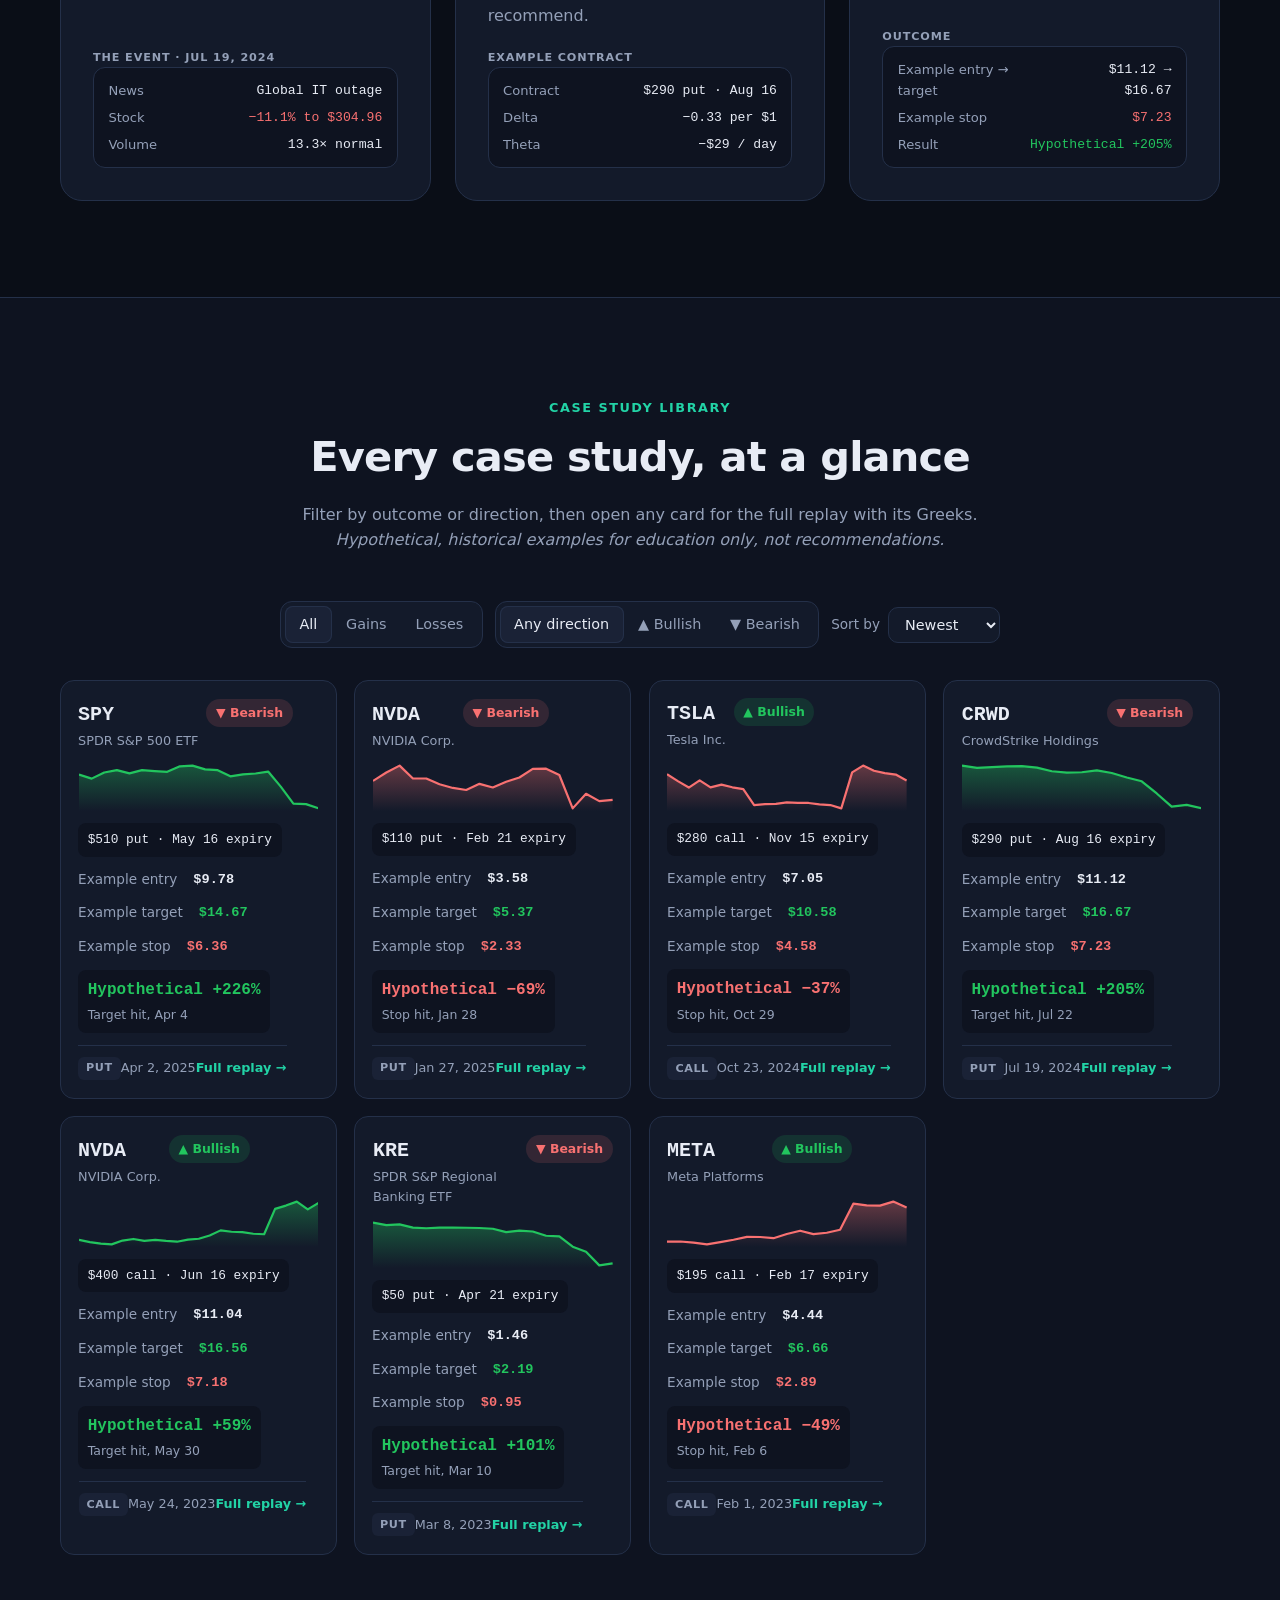
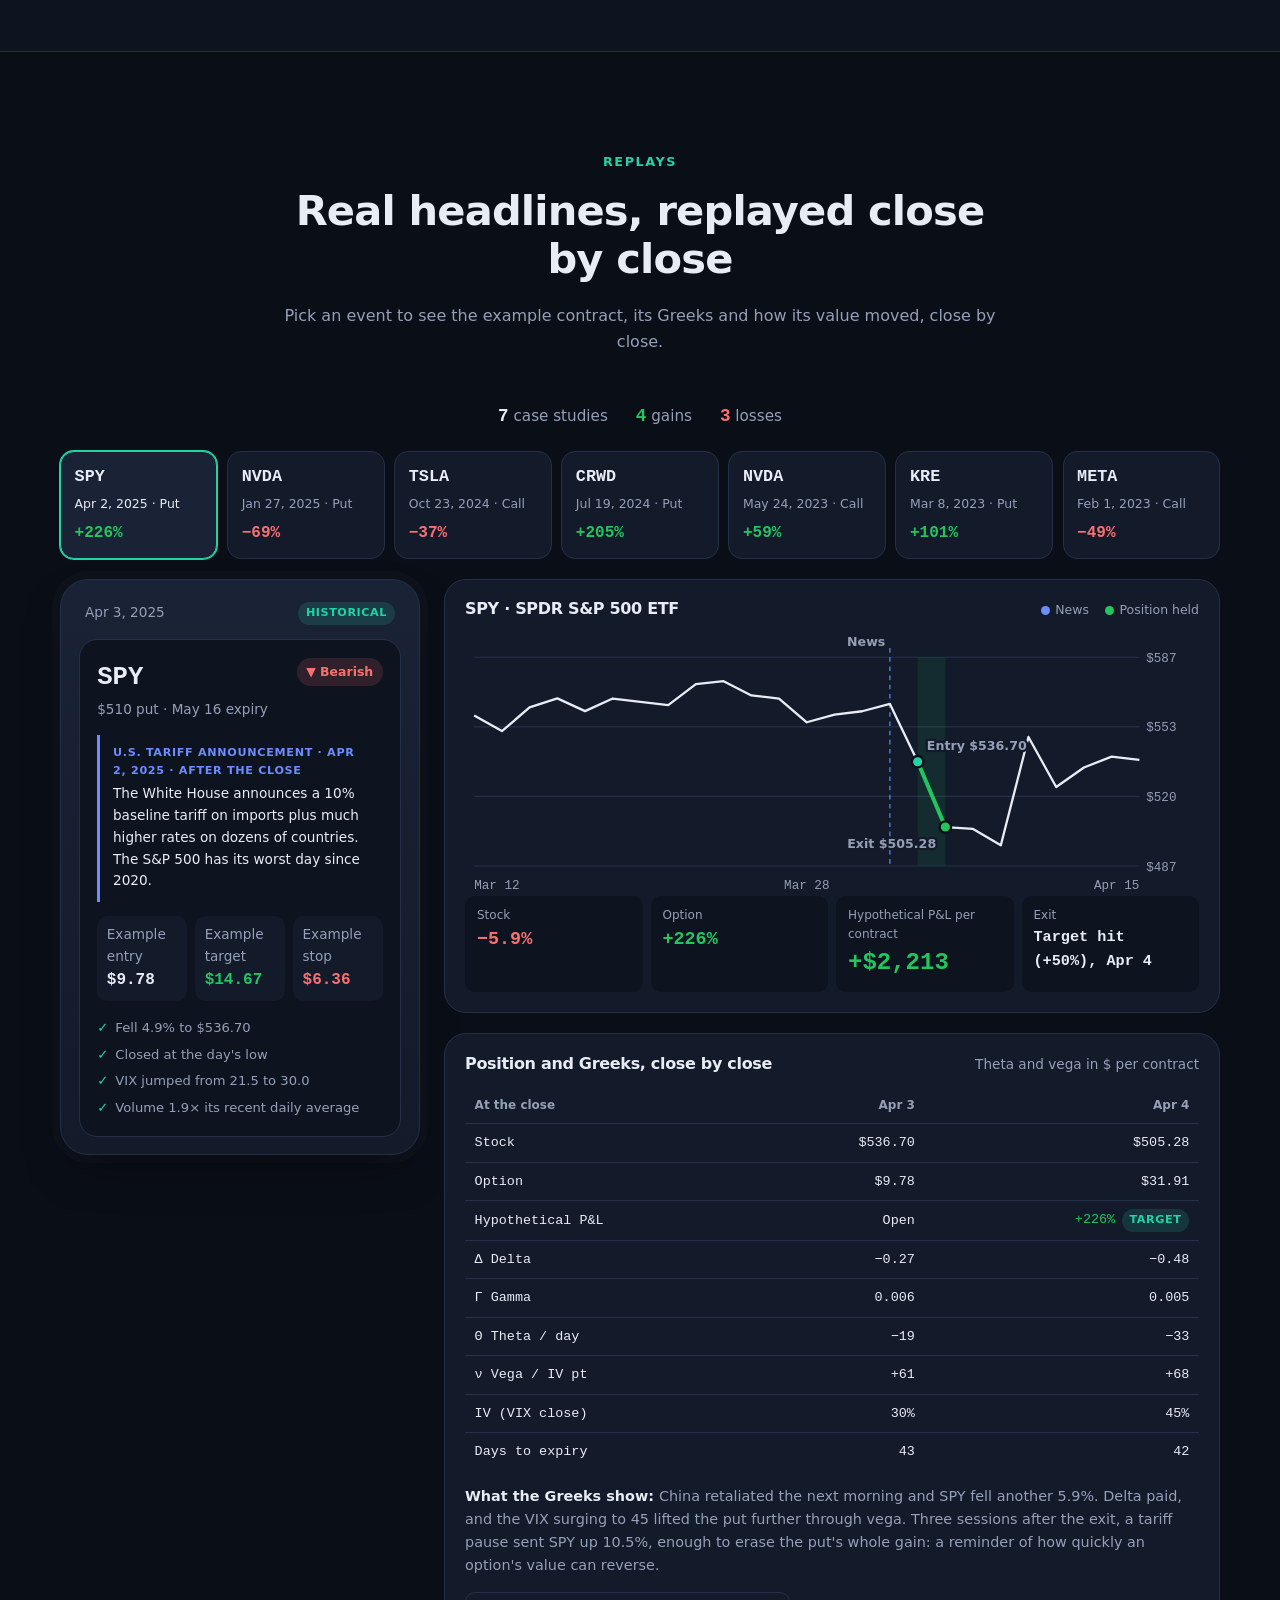
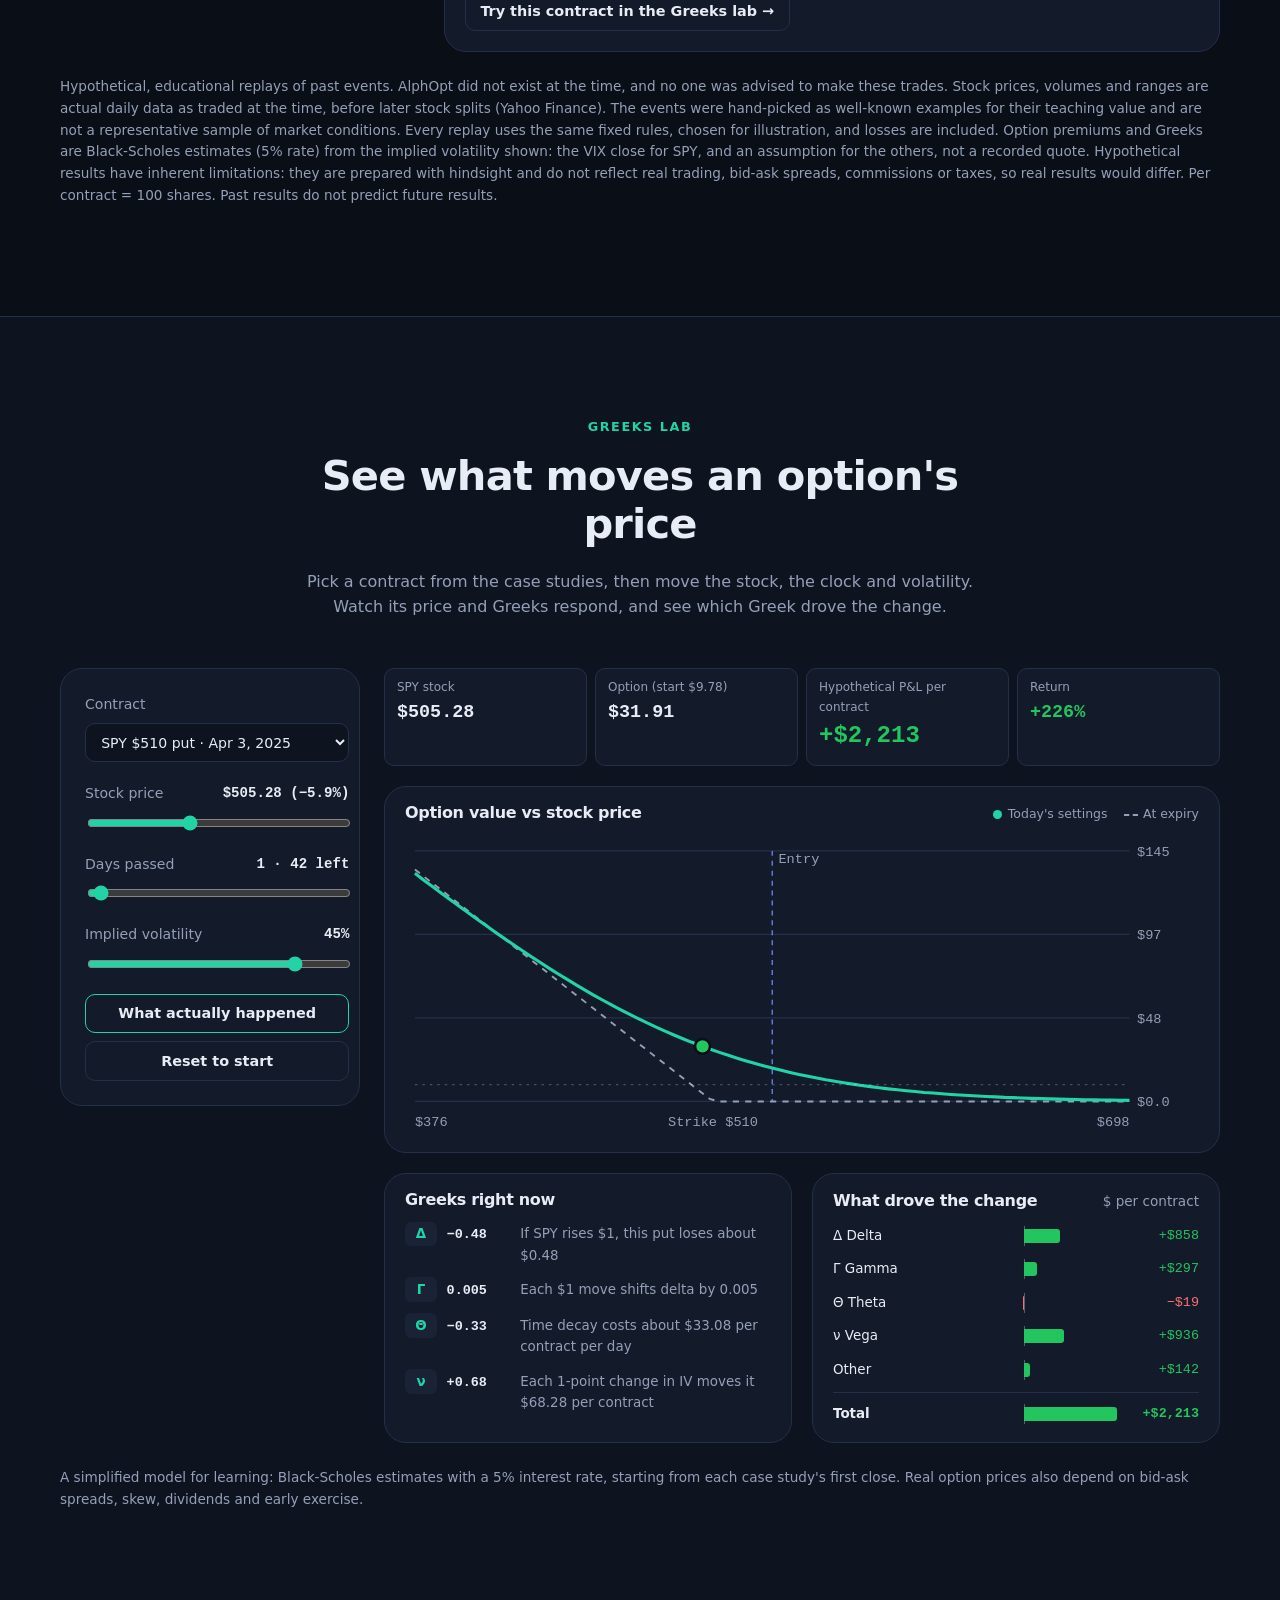
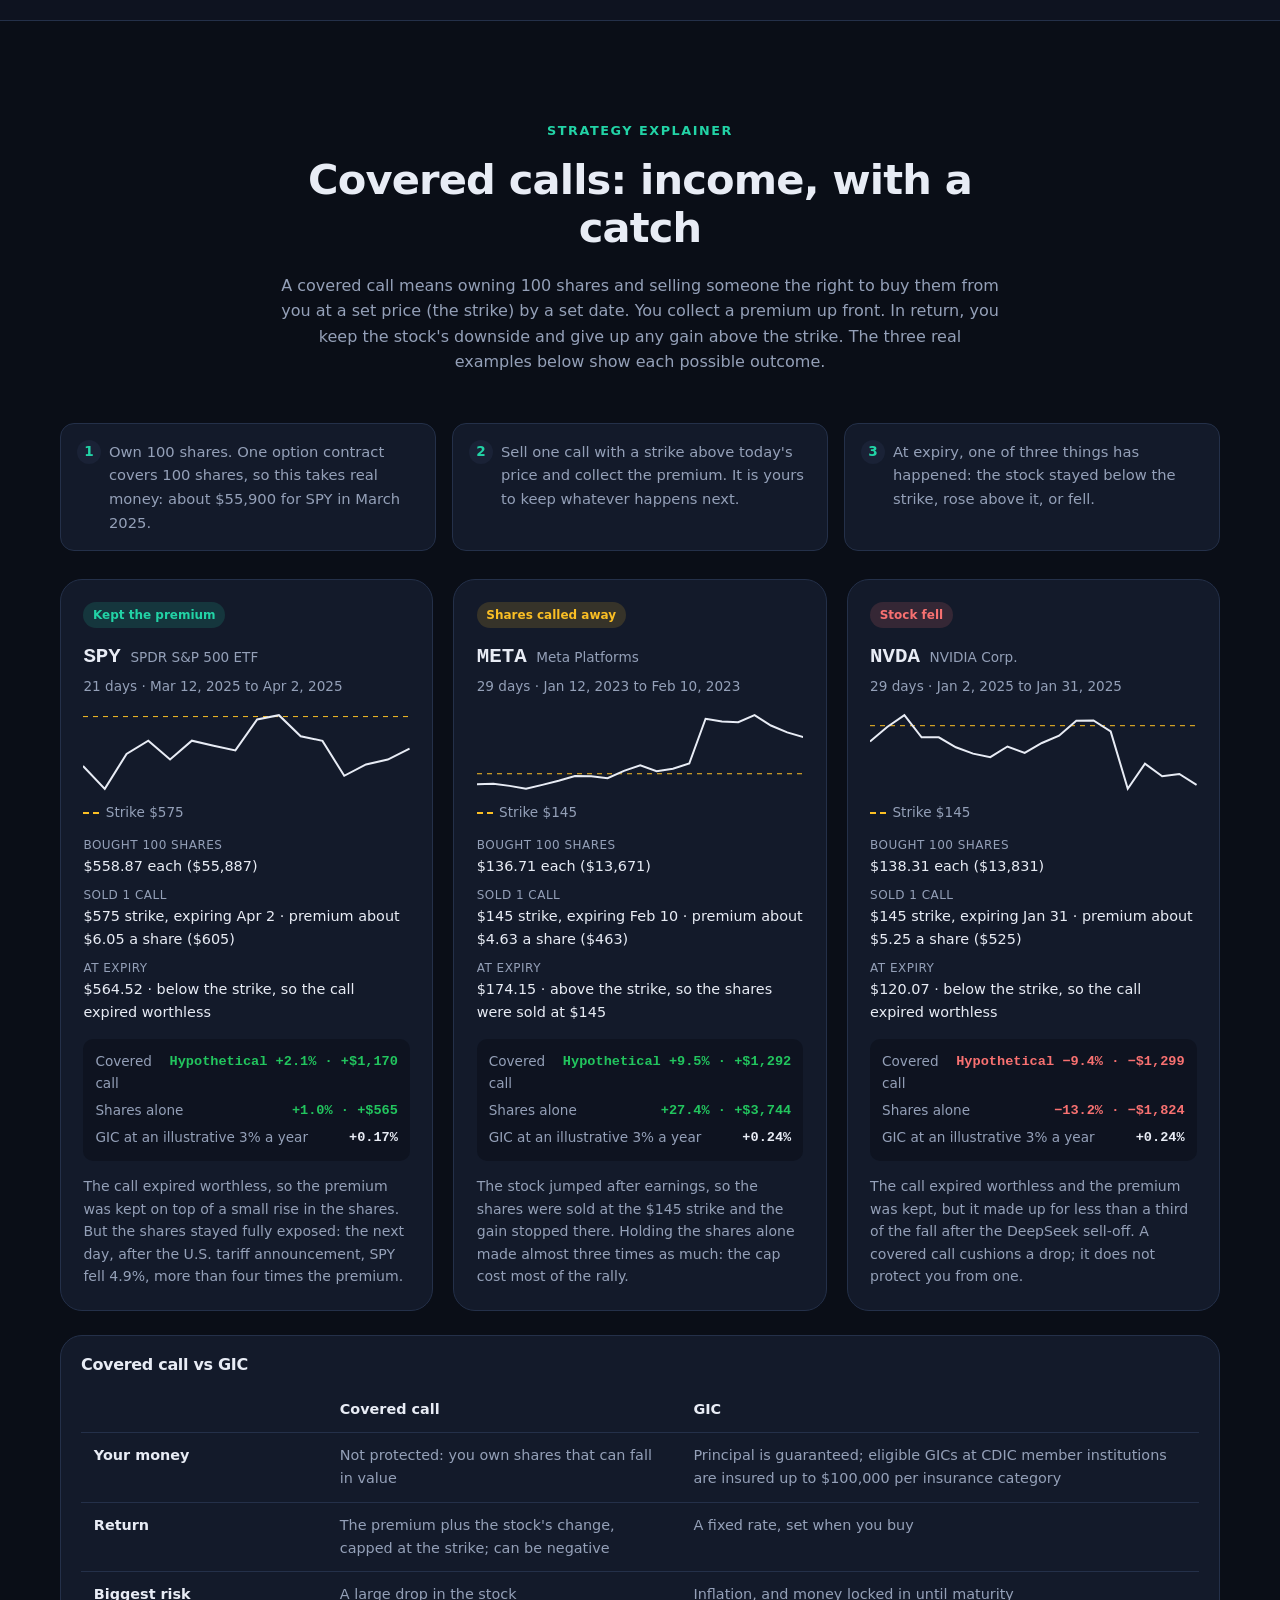
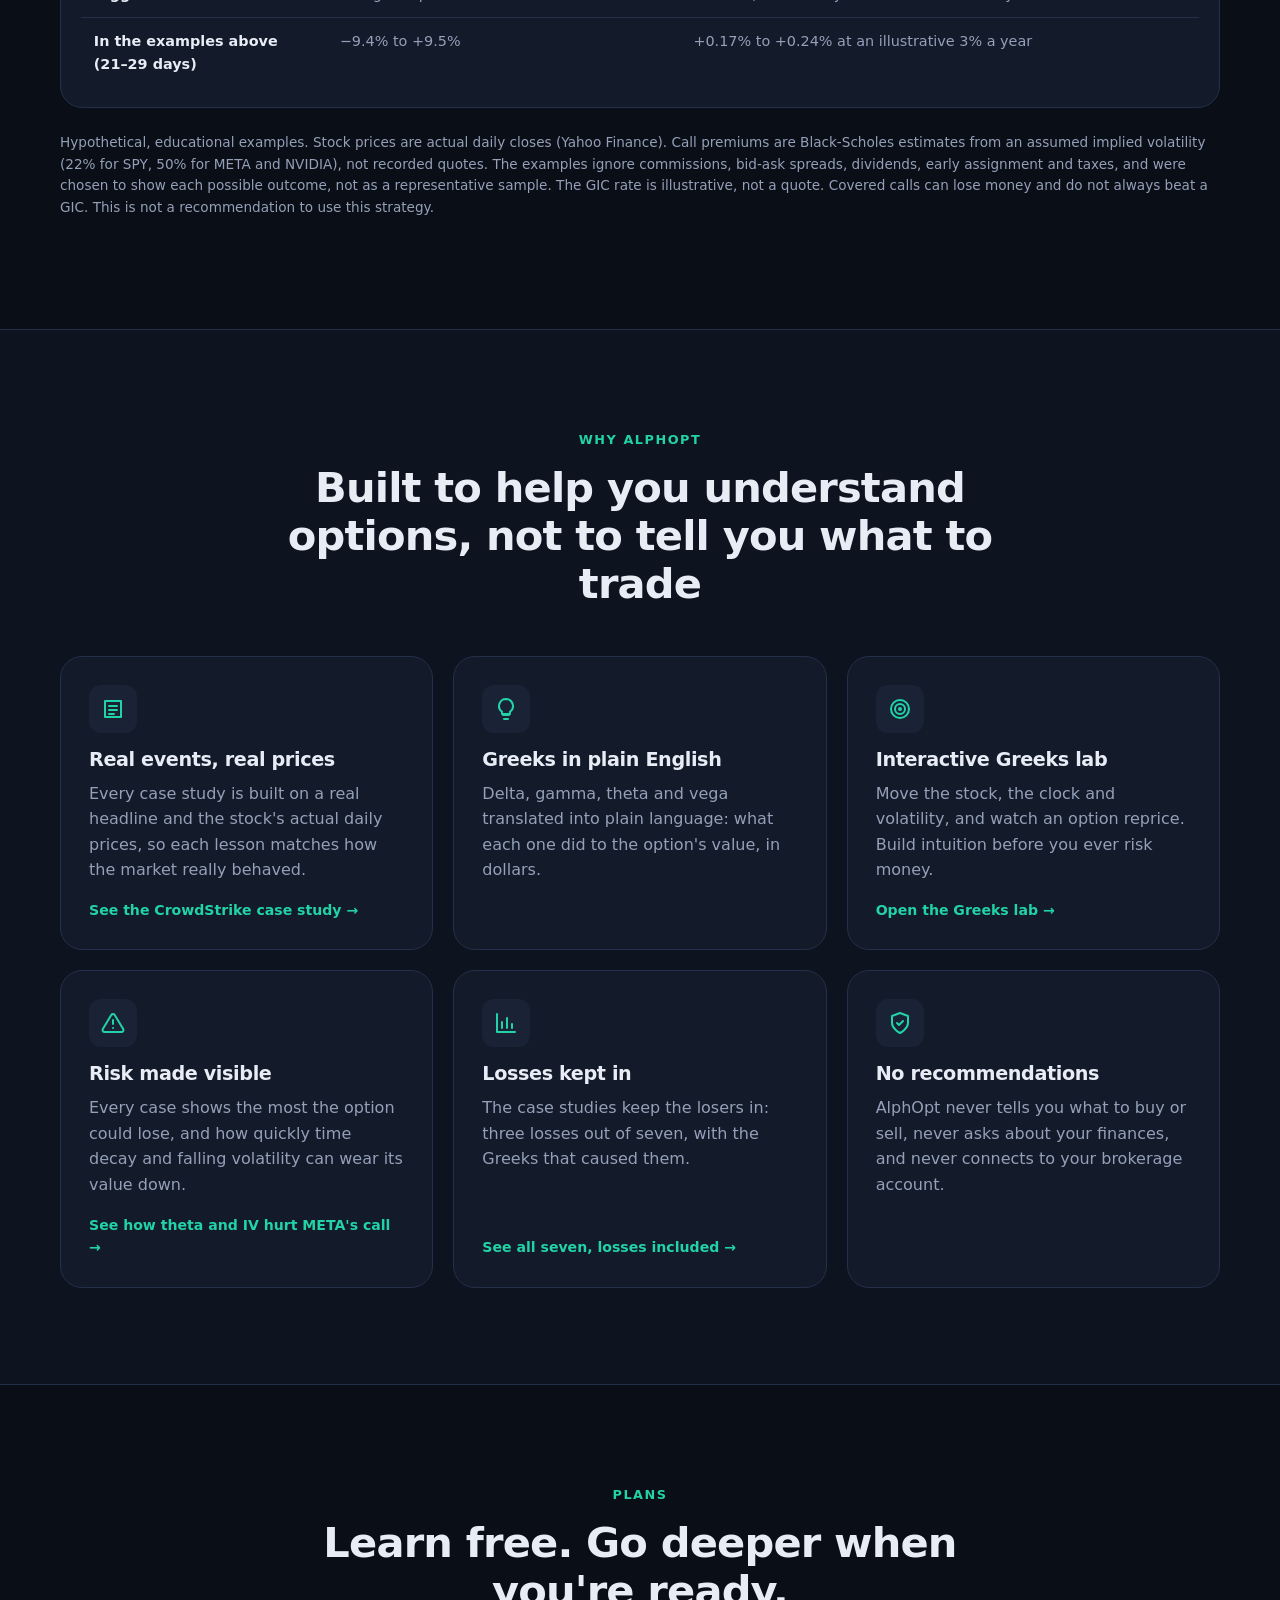
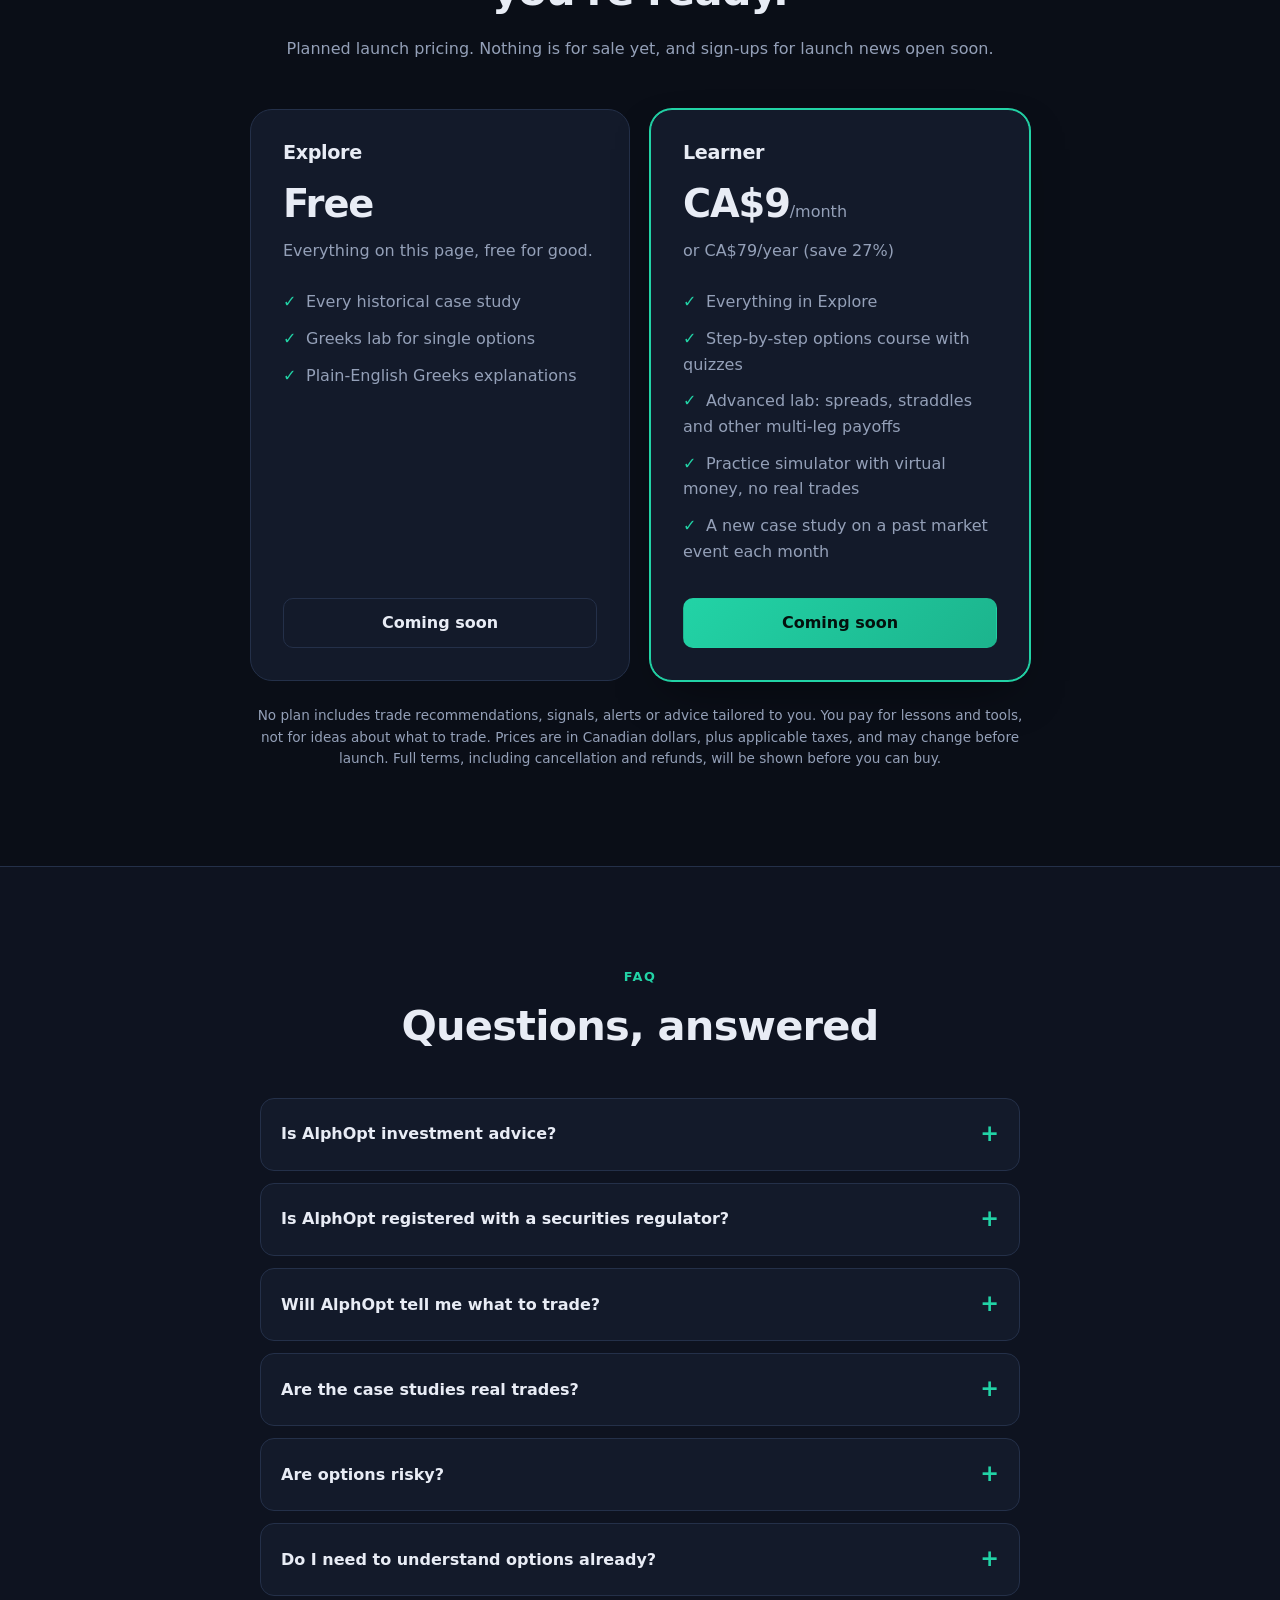
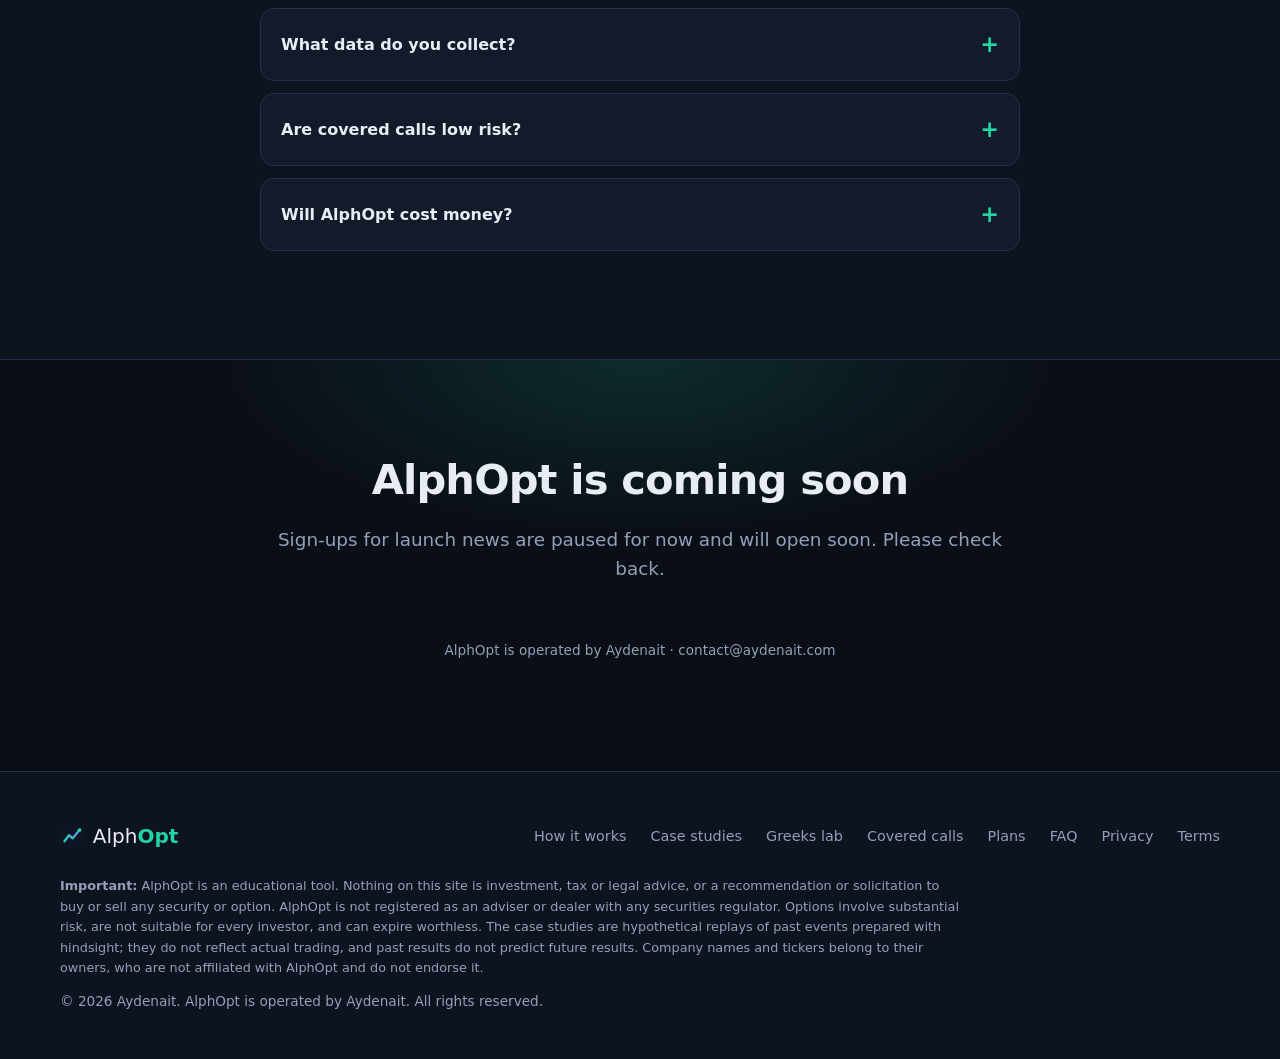
==== commit 253c4319: "Pause sign-ups and add a balanced covered-call explainer Pause waitlist sign-ups until a mailing add" ====
--- a/index.html
+++ b/index.html
@@ -36,12 +36,12 @@
       <nav class="nav__links" id="nav-links" aria-label="Primary" data-i18n-attr="aria-label:nav.primary">
         <a href="#how" data-i18n="nav.how">How it works</a>
         <a href="#signals" data-i18n="nav.signals">Case studies</a>
-        <a href="#cases" data-i18n="nav.cases">Replays</a>
+        <a href="#covered" data-i18n="nav.covered">Covered calls</a>
         <a href="#lab" data-i18n="nav.lab">Greeks lab</a>
         <a href="#features" data-i18n="nav.features">Features</a>
         <a href="#plans" data-i18n="nav.plans">Plans</a>
         <a href="#faq" data-i18n="nav.faq">FAQ</a>
-        <a class="btn btn--sm btn--primary" href="#waitlist" data-i18n="cta.join">Join the waitlist</a>
+        <a class="btn btn--sm btn--primary" href="#waitlist" data-i18n="cta.join">Coming soon</a>
       </nav>
       <button class="lang-toggle" id="lang-toggle" type="button" lang="zh-CN" aria-label="切换到中文">中文</button>
     </div>
@@ -62,7 +62,7 @@
             price and Greeks responded, close by close, in plain English. It is built for learning, not for telling you what to trade.
           </p>
           <div class="hero__cta">
-            <a class="btn btn--primary btn--lg" href="#waitlist" data-i18n="cta.join">Join the waitlist</a>
+            <a class="btn btn--primary btn--lg" href="#waitlist" data-i18n="cta.join">Coming soon</a>
             <a class="btn btn--ghost btn--lg" href="#signals" data-i18n="hero.explore">Explore case studies →</a>
           </div>
           <ul class="hero__points">
@@ -247,8 +247,43 @@
       </div>
     </section>
 
+    <!-- Covered calls -->
+    <section class="section" id="covered">
+      <div class="container">
+        <header class="section__head">
+          <p class="eyebrow" data-i18n="cc.eyebrow">Strategy explainer</p>
+          <h2 data-i18n="cc.h2">Covered calls: income, with a catch</h2>
+          <p class="muted" data-i18n="cc.sub">A covered call means owning 100 shares and selling someone the right to buy them from you at a set price (the strike) by a set date. You collect a premium up front. In return, you keep the stock's downside and give up any gain above the strike. The three real examples below show each possible outcome.</p>
+        </header>
+        <ol class="cc-how">
+          <li data-i18n="cc.how1">Own 100 shares. One option contract covers 100 shares, so this takes real money: about $55,900 for SPY in March 2025.</li>
+          <li data-i18n="cc.how2">Sell one call with a strike above today's price and collect the premium. It is yours to keep whatever happens next.</li>
+          <li data-i18n="cc.how3">At expiry, one of three things has happened: the stock stayed below the strike, rose above it, or fell.</li>
+        </ol>
+        <div class="cc-cards" id="cc-cards"></div>
+
+        <div class="panel cc-compare">
+          <div class="panel__head"><h3 data-i18n="cmp.h3">Covered call vs GIC</h3></div>
+          <div class="ledger-wrap">
+            <table class="compare">
+              <thead>
+                <tr><th scope="col"></th><th scope="col" data-i18n="cmp.cc">Covered call</th><th scope="col" data-i18n="cmp.gic">GIC</th></tr>
+              </thead>
+              <tbody>
+                <tr><th scope="row" data-i18n="cmp.money">Your money</th><td data-i18n="cmp.moneyCC">Not protected: you own shares that can fall in value</td><td data-i18n="cmp.moneyGIC">Principal is guaranteed; eligible GICs at CDIC member institutions are insured up to $100,000 per insurance category</td></tr>
+                <tr><th scope="row" data-i18n="cmp.return">Return</th><td data-i18n="cmp.returnCC">The premium plus the stock's change, capped at the strike; can be negative</td><td data-i18n="cmp.returnGIC">A fixed rate, set when you buy</td></tr>
+                <tr><th scope="row" data-i18n="cmp.risk">Biggest risk</th><td data-i18n="cmp.riskCC">A large drop in the stock</td><td data-i18n="cmp.riskGIC">Inflation, and money locked in until maturity</td></tr>
+                <tr><th scope="row" id="cmp-examples">In the examples above</th><td id="cc-range"></td><td id="gic-range"></td></tr>
+              </tbody>
+            </table>
+          </div>
+        </div>
+        <p class="muted small replay__note" data-i18n="cc.note">Hypothetical, educational examples. Stock prices are actual daily closes (Yahoo Finance). Call premiums are Black-Scholes estimates from an assumed implied volatility (22% for SPY, 50% for META and NVIDIA), not recorded quotes. The examples ignore commissions, bid-ask spreads, dividends, early assignment and taxes, and were chosen to show each possible outcome, not as a representative sample. The GIC rate is illustrative, not a quote. Covered calls can lose money and do not always beat a GIC. This is not a recommendation to use this strategy.</p>
+      </div>
+    </section>
+
     <!-- Features -->
-    <section class="section" id="features">
+    <section class="section section--alt" id="features">
       <div class="container">
         <header class="section__head">
           <p class="eyebrow" data-i18n="feat.eyebrow">Why AlphOpt</p>
@@ -294,12 +329,12 @@
     </section>
 
     <!-- Plans -->
-    <section class="section section--alt" id="plans">
+    <section class="section" id="plans">
       <div class="container">
         <header class="section__head">
           <p class="eyebrow" data-i18n="plans.eyebrow">Plans</p>
           <h2 data-i18n="plans.h2">Learn free. Go deeper when you're ready.</h2>
-          <p class="muted" data-i18n="plans.sub">Planned launch pricing. Nothing is for sale yet: join the waitlist to hear when AlphOpt opens.</p>
+          <p class="muted" data-i18n="plans.sub">Planned launch pricing. Nothing is for sale yet, and sign-ups for launch news open soon.</p>
         </header>
         <div class="plans">
           <article class="plan">
@@ -311,7 +346,7 @@
               <li data-i18n="plans.free2">Greeks lab for single options</li>
               <li data-i18n="plans.free3">Plain-English Greeks explanations</li>
             </ul>
-            <a class="btn btn--ghost btn--block" href="#waitlist" data-i18n="cta.join">Join the waitlist</a>
+            <a class="btn btn--ghost btn--block" href="#waitlist" data-i18n="cta.join">Coming soon</a>
           </article>
           <article class="plan plan--featured">
             <h3 data-i18n="plans.learner">Learner</h3>
@@ -324,7 +359,7 @@
               <li data-i18n="plans.l4">Practice simulator with virtual money, no real trades</li>
               <li data-i18n="plans.l5">A new case study on a past market event each month</li>
             </ul>
-            <a class="btn btn--primary btn--block" href="#waitlist" data-i18n="cta.join">Join the waitlist</a>
+            <a class="btn btn--primary btn--block" href="#waitlist" data-i18n="cta.join">Coming soon</a>
           </article>
         </div>
         <p class="plans__note" data-i18n="plans.note">No plan includes trade recommendations, signals, alerts or advice tailored to you. You pay for lessons and tools, not for ideas about what to trade. Prices are in Canadian dollars, plus applicable taxes, and may change before launch. Full terms, including cancellation and refunds, will be shown before you can buy.</p>
@@ -332,7 +367,7 @@
     </section>
 
     <!-- FAQ -->
-    <section class="section" id="faq">
+    <section class="section section--alt" id="faq">
       <div class="container container--narrow">
         <header class="section__head">
           <p class="eyebrow" data-i18n="nav.faq">FAQ</p>
@@ -366,6 +401,10 @@
           <details>
             <summary data-i18n="faq.q7">What data do you collect?</summary>
             <p data-i18n-html="faq.a7">Only the email address you give us to join the waitlist, with a record of your consent. Your language choice is saved in your own browser. There are no ads, analytics or tracking cookies. See the <a href="privacy.html">privacy policy</a>.</p>
+          </details>
+          <details>
+            <summary data-i18n="faq.q9">Are covered calls low risk?</summary>
+            <p data-i18n="faq.a9">Not in the way a GIC is. You own the shares, so you carry almost all of the stock's downside: the premium offsets only a small part of a fall, and your gain is capped at the strike. A covered call can lose money, and it does not always beat a GIC. The covered-call examples on this page show all three outcomes.</p>
           </details>
           <details>
             <summary data-i18n="faq.q8">Will AlphOpt cost money?</summary>
@@ -378,9 +417,11 @@
     <!-- Waitlist -->
     <section class="section cta" id="waitlist">
       <div class="container container--narrow center">
-        <h2 data-i18n="wait.h2">Be the first to try AlphOpt</h2>
-        <p class="lead" data-i18n="wait.lead">Join the waitlist to hear when AlphOpt's options-education app launches.</p>
-        <form class="waitlist" id="waitlist-form" novalidate>
+        <h2 data-i18n="wait.h2">AlphOpt is coming soon</h2>
+        <p class="lead" data-i18n="wait.lead">Sign-ups for launch news are paused for now and will open soon. Please check back.</p>
+        <!-- Sign-ups are paused until a mailing address is added (CASL). To reopen: remove "hidden" from the form
+             and the privacy line below, add the address to the operator line, and restore the CTA and lead text. -->
+        <form class="waitlist" id="waitlist-form" novalidate hidden>
           <label class="visually-hidden" for="email" data-i18n="wait.email">Email address</label>
           <input id="email" name="email" type="email" placeholder="you@example.com" autocomplete="email" required>
           <!-- Honeypot: hidden from people, filled in by bots; Formspree discards these. -->
@@ -393,8 +434,8 @@
           <input type="hidden" name="language" id="consent-lang" value="en">
         </form>
         <p class="waitlist__msg" id="waitlist-msg" role="status"></p>
-        <p class="muted small" data-i18n="wait.privacy">We use your email only for AlphOpt launch updates and never sell or share it. Sign-ups are stored by Formspree, a U.S. service, so your email may be processed in the United States.</p>
-        <p class="muted small" data-i18n-html="wait.sender">AlphOpt is operated by Aydenait · [mailing address] · <a href="mailto:contact@aydenait.com">contact@aydenait.com</a></p>
+        <p class="muted small" data-i18n="wait.privacy" hidden>We use your email only for AlphOpt launch updates and never sell or share it. Sign-ups are stored by Formspree, a U.S. service, so your email may be processed in the United States.</p>
+        <p class="muted small" data-i18n-html="wait.sender">AlphOpt is operated by Aydenait · <a href="mailto:contact@aydenait.com">contact@aydenait.com</a></p>
       </div>
     </section>
   </main>
@@ -410,6 +451,7 @@
           <a href="#how" data-i18n="nav.how">How it works</a>
           <a href="#signals" data-i18n="nav.signals">Case studies</a>
           <a href="#lab" data-i18n="nav.lab">Greeks lab</a>
+          <a href="#covered" data-i18n="nav.covered">Covered calls</a>
           <a href="#plans" data-i18n="nav.plans">Plans</a>
           <a href="#faq" data-i18n="nav.faq">FAQ</a>
           <a href="privacy.html" data-i18n="nav.privacy">Privacy</a>
--- a/css/styles.css
+++ b/css/styles.css
@@ -21,6 +21,7 @@
 
 /* ---------- Base ---------- */
 *, *::before, *::after { box-sizing: border-box; }
+[hidden] { display: none !important; }
 html { scroll-behavior: smooth; scroll-padding-top: 80px; }
 body {
   margin: 0;
@@ -350,6 +351,37 @@
 .driver__fill--loss { right: 50%; background: var(--down); border-radius: 3px 0 0 3px; }
 .driver--total { padding-top: 0.6rem; border-top: 1px solid var(--border); font-weight: 600; }
 
+/* Covered calls */
+.cc-how { display: grid; grid-template-columns: repeat(3, 1fr); gap: 1rem; padding: 0; margin: 0 0 1.75rem; list-style: none; counter-reset: cc; }
+.cc-how li { counter-increment: cc; position: relative; padding: 1rem 1rem 1rem 3rem; background: var(--surface); border: 1px solid var(--border); border-radius: var(--radius); color: var(--muted); font-size: 0.92rem; }
+.cc-how li::before { content: counter(cc); position: absolute; left: 1rem; top: 1rem; width: 1.5rem; height: 1.5rem; border-radius: 50%; background: var(--surface-2); color: var(--brand); font-weight: 700; display: grid; place-items: center; font-size: 0.85rem; }
+.cc-cards { display: grid; grid-template-columns: repeat(3, 1fr); gap: 1.25rem; }
+.cc-card { position: relative; display: flex; flex-direction: column; background: var(--surface); border: 1px solid var(--border); border-radius: var(--radius-lg); padding: 1.4rem; }
+.cc-card__badge { align-self: flex-start; font-size: 0.75rem; font-weight: 700; padding: 0.2rem 0.6rem; border-radius: 999px; margin-bottom: 0.75rem; }
+.cc-card__badge--kept { background: rgba(34, 211, 166, 0.15); color: var(--brand); }
+.cc-card__badge--called { background: rgba(251, 191, 36, 0.15); color: var(--warn); }
+.cc-card__badge--fell { background: rgba(248, 113, 113, 0.15); color: var(--down); }
+.cc-card__head { display: flex; align-items: baseline; gap: 0.6rem; }
+.cc-card__head b { font-family: var(--mono); font-size: 1.3rem; }
+.cc-card__when { margin: 0.15rem 0 0.6rem; }
+.cc-card__chart { width: 100%; height: 90px; display: block; }
+.cc-card__legend { display: flex; align-items: center; gap: 0.4rem; margin: 0.3rem 0 0.75rem; color: var(--muted); }
+.cc-card__legend i { width: 16px; border-top: 2px dashed var(--warn); }
+.cc-card__steps { margin: 0 0 0.9rem; display: grid; gap: 0.5rem; }
+.cc-card__steps dt { font-size: 0.75rem; color: var(--muted); text-transform: uppercase; letter-spacing: 0.04em; }
+.cc-card__steps dd { margin: 0; font-size: 0.9rem; }
+.cc-card__results { display: grid; gap: 0.35rem; padding: 0.75rem; border-radius: 10px; background: var(--bg-alt); margin-bottom: 0.9rem; }
+.cc-card__results div { display: flex; justify-content: space-between; gap: 0.75rem; font-size: 0.85rem; }
+.cc-card__results span { color: var(--muted); }
+.cc-card__results strong { font-family: var(--mono); white-space: nowrap; }
+.cc-card__lesson { margin: 0; font-size: 0.88rem; color: var(--muted); }
+.cc-compare { margin-top: 1.5rem; }
+.compare { width: 100%; border-collapse: collapse; font-size: 0.9rem; }
+.compare th, .compare td { text-align: left; vertical-align: top; padding: 0.7rem 0.8rem; border-top: 1px solid var(--border); }
+.compare thead th { border-top: 0; color: var(--text); }
+.compare tbody th { color: var(--text); font-weight: 600; width: 22%; }
+.compare td { color: var(--muted); }
+
 /* Features */
 .features { display: grid; grid-template-columns: repeat(3, 1fr); gap: 1.25rem; }
 .feature {
@@ -472,6 +504,7 @@
   .section { padding: 4.5rem 0; }
   .steps, .features { grid-template-columns: 1fr; }
   .plans { grid-template-columns: 1fr; }
+  .cc-how, .cc-cards { grid-template-columns: 1fr; }
   .replay-tabs { display: flex; overflow-x: auto; scroll-snap-type: x mandatory; padding-bottom: 0.4rem; scrollbar-width: thin; scrollbar-color: var(--border) transparent; }
   .replay-tab { flex: 0 0 140px; scroll-snap-align: start; }
   .result { grid-template-columns: repeat(2, 1fr); }
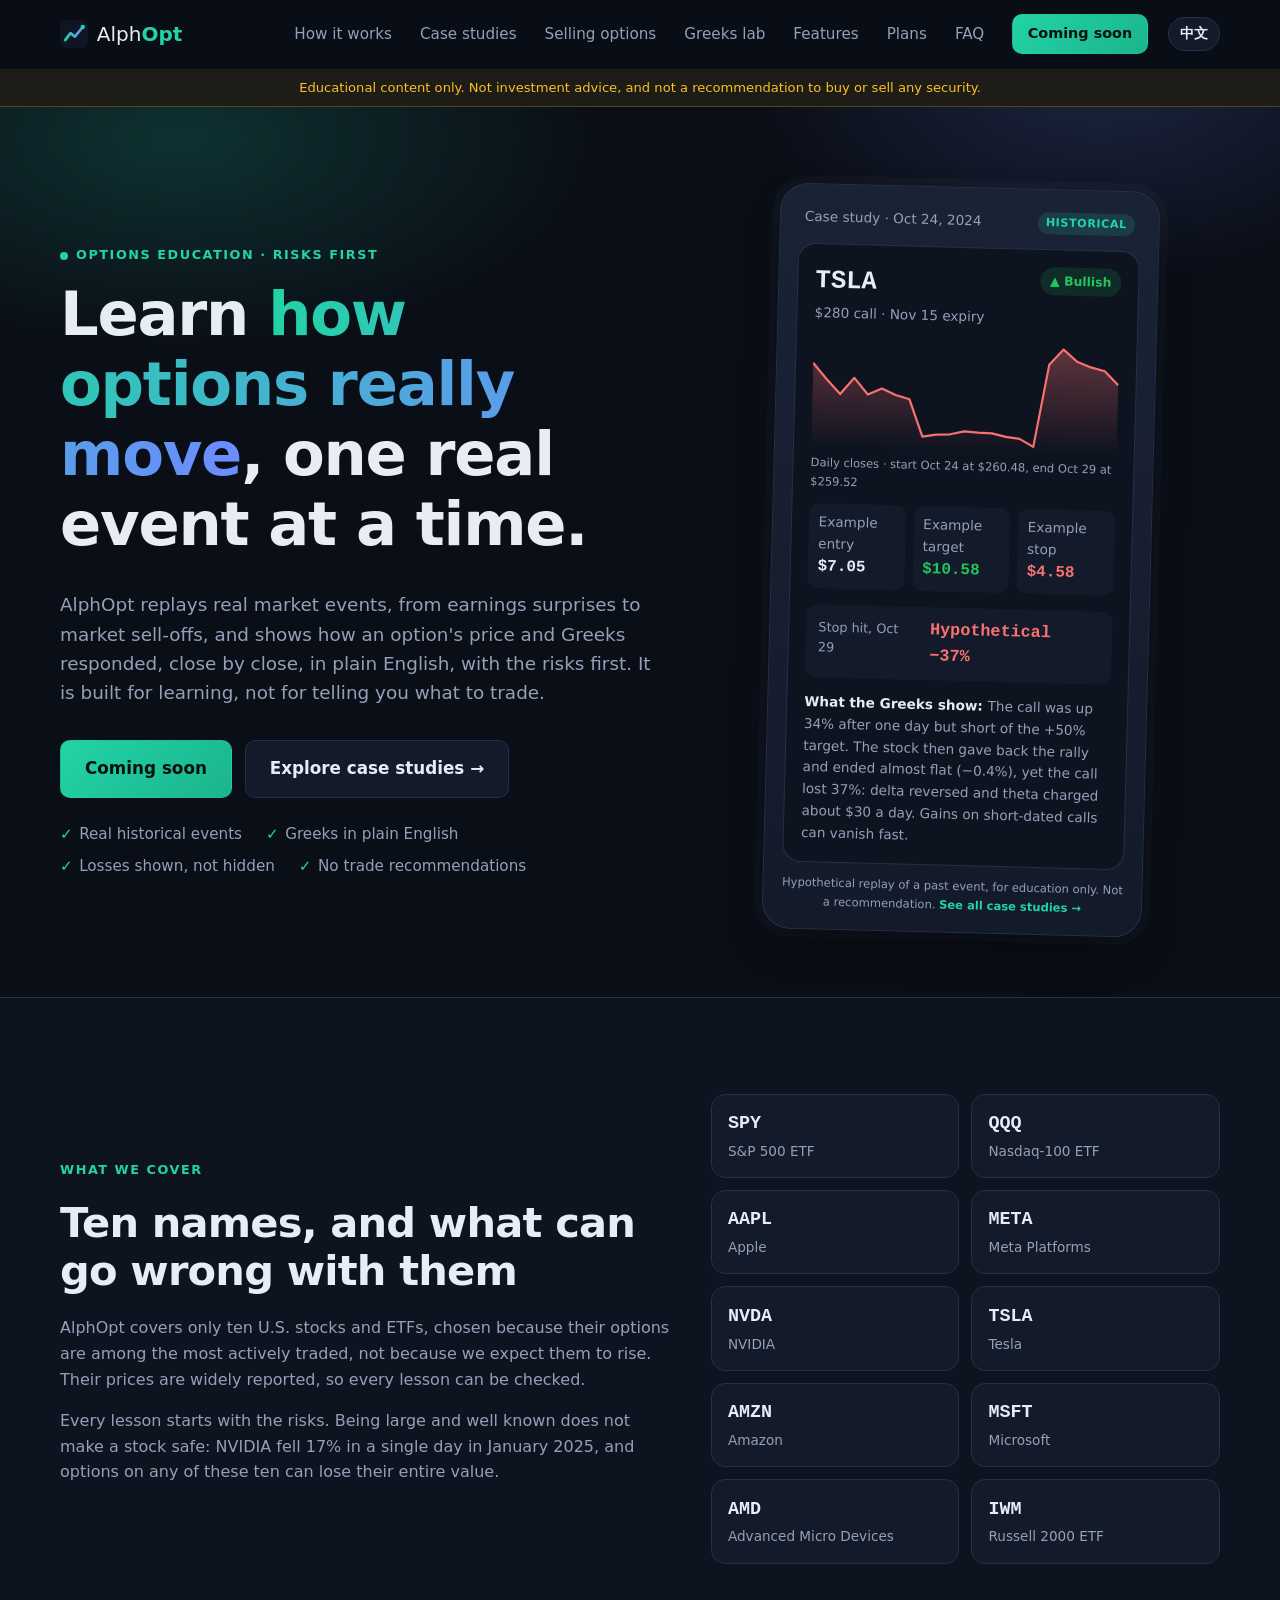
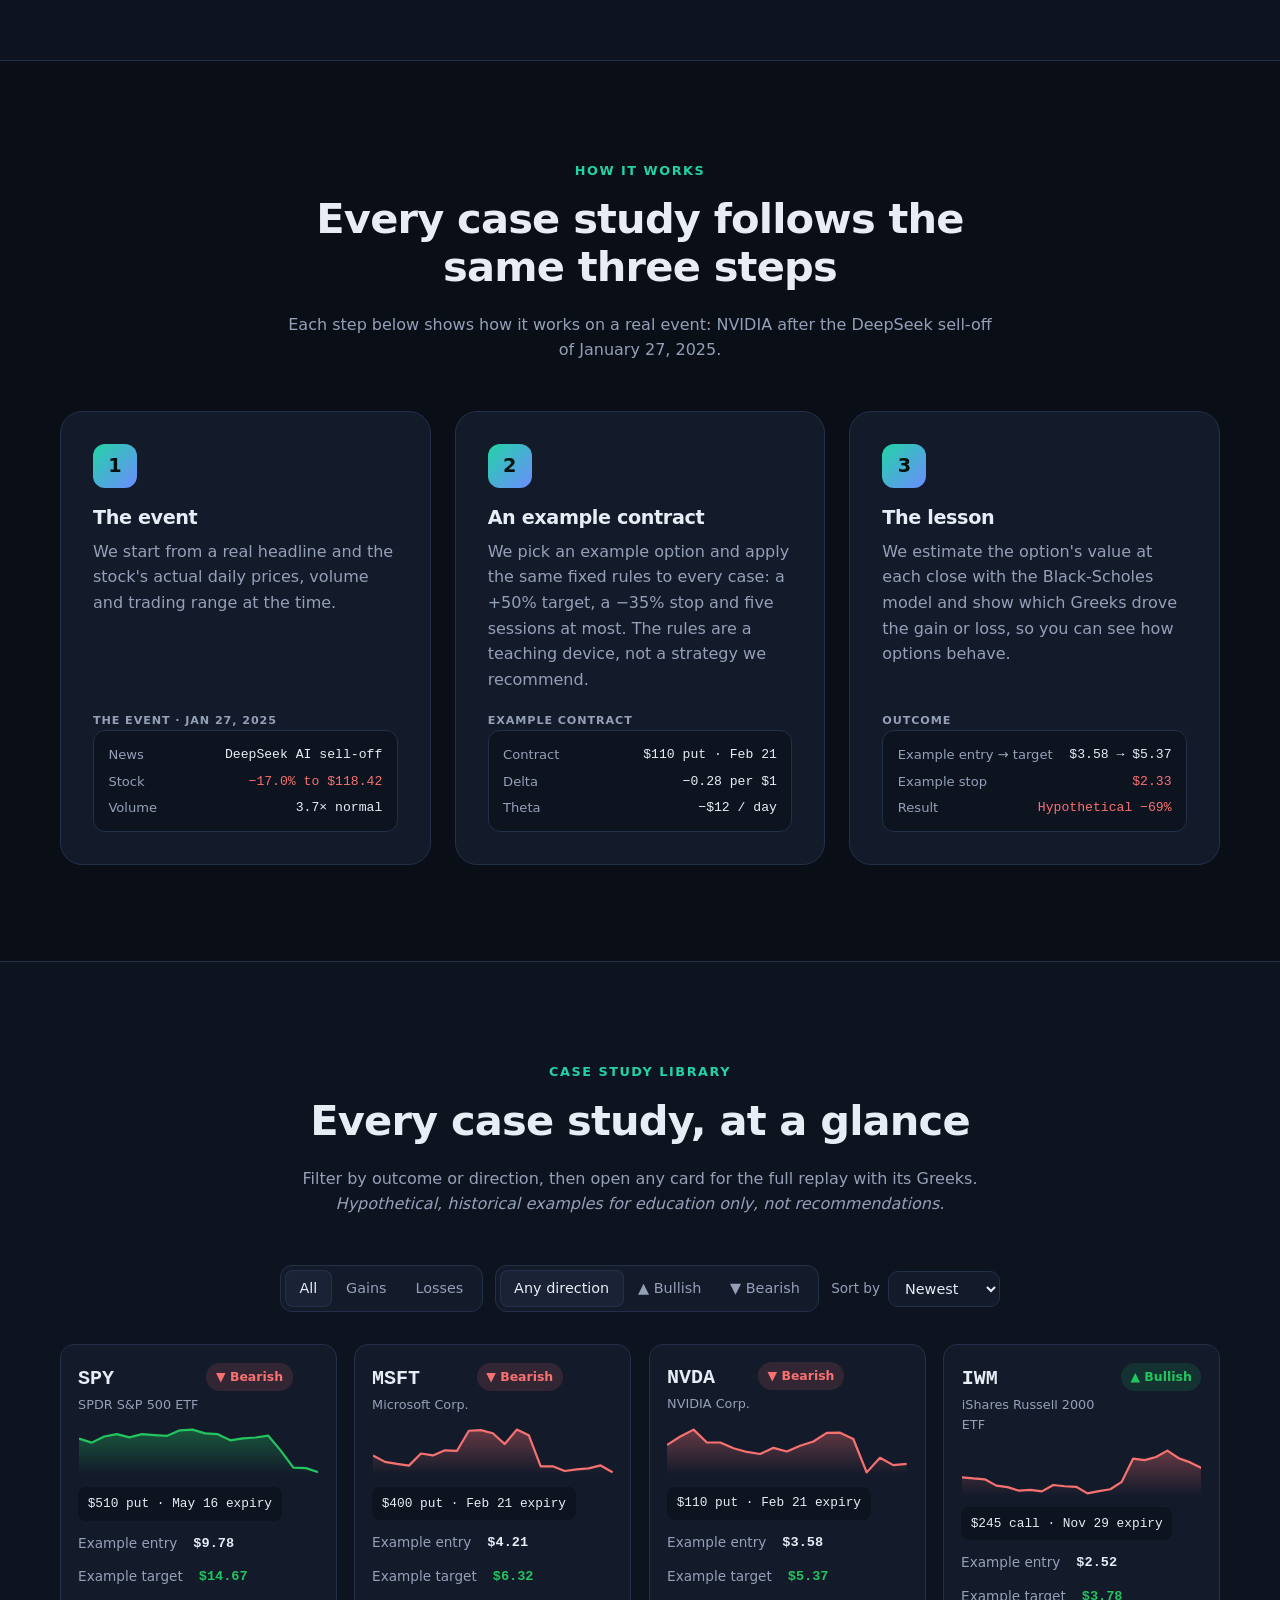
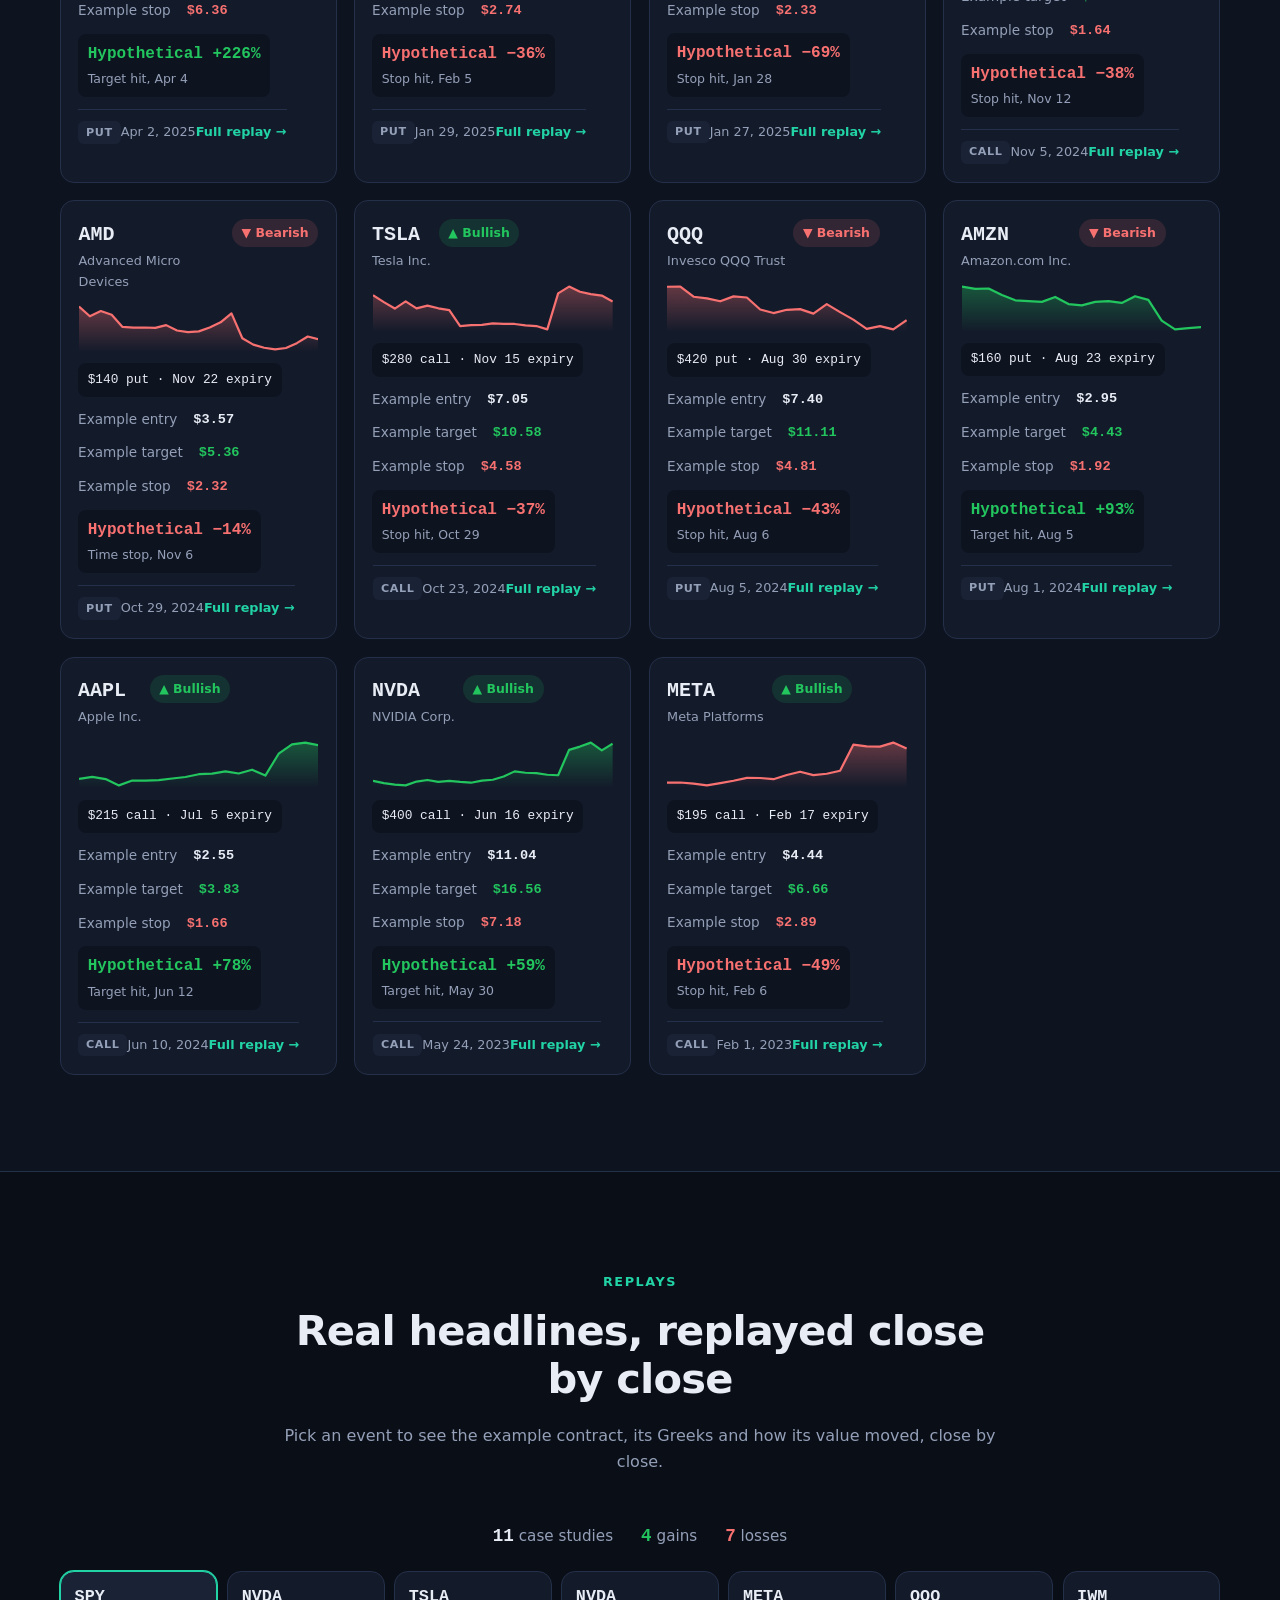
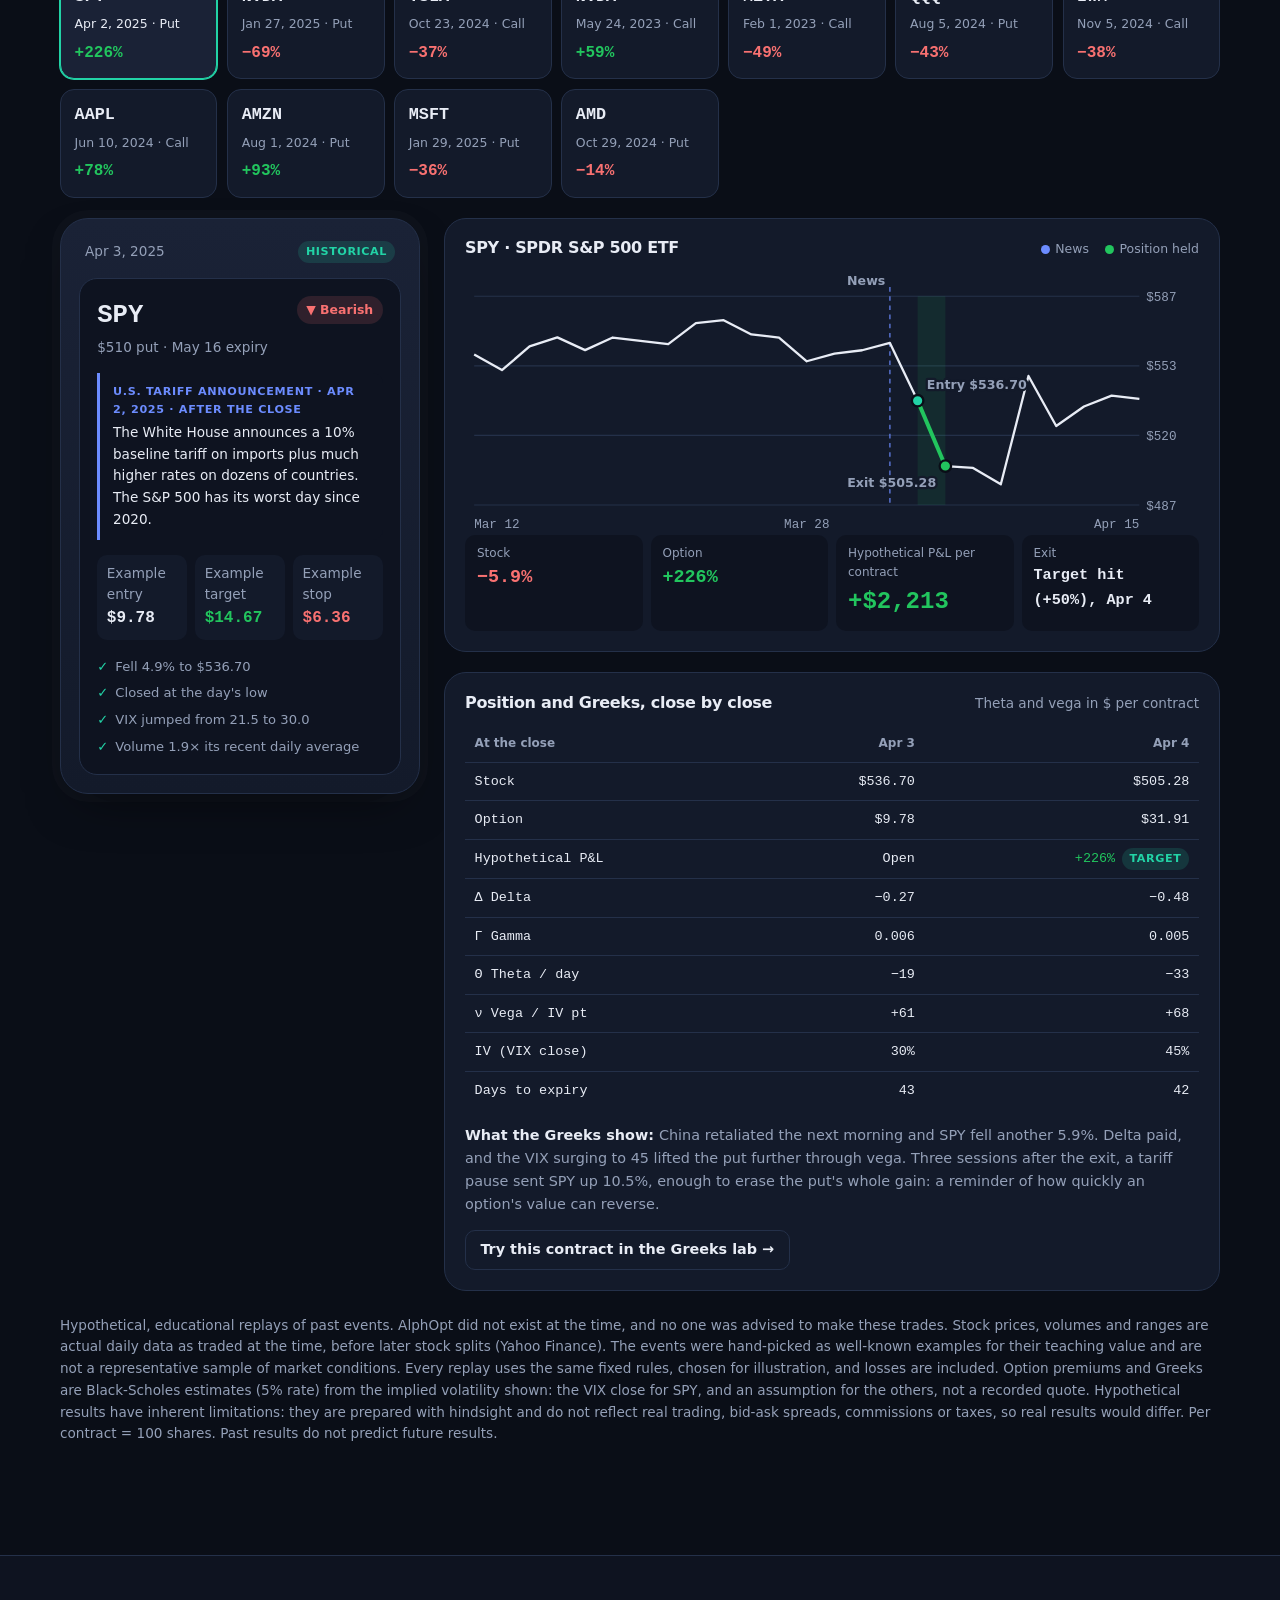
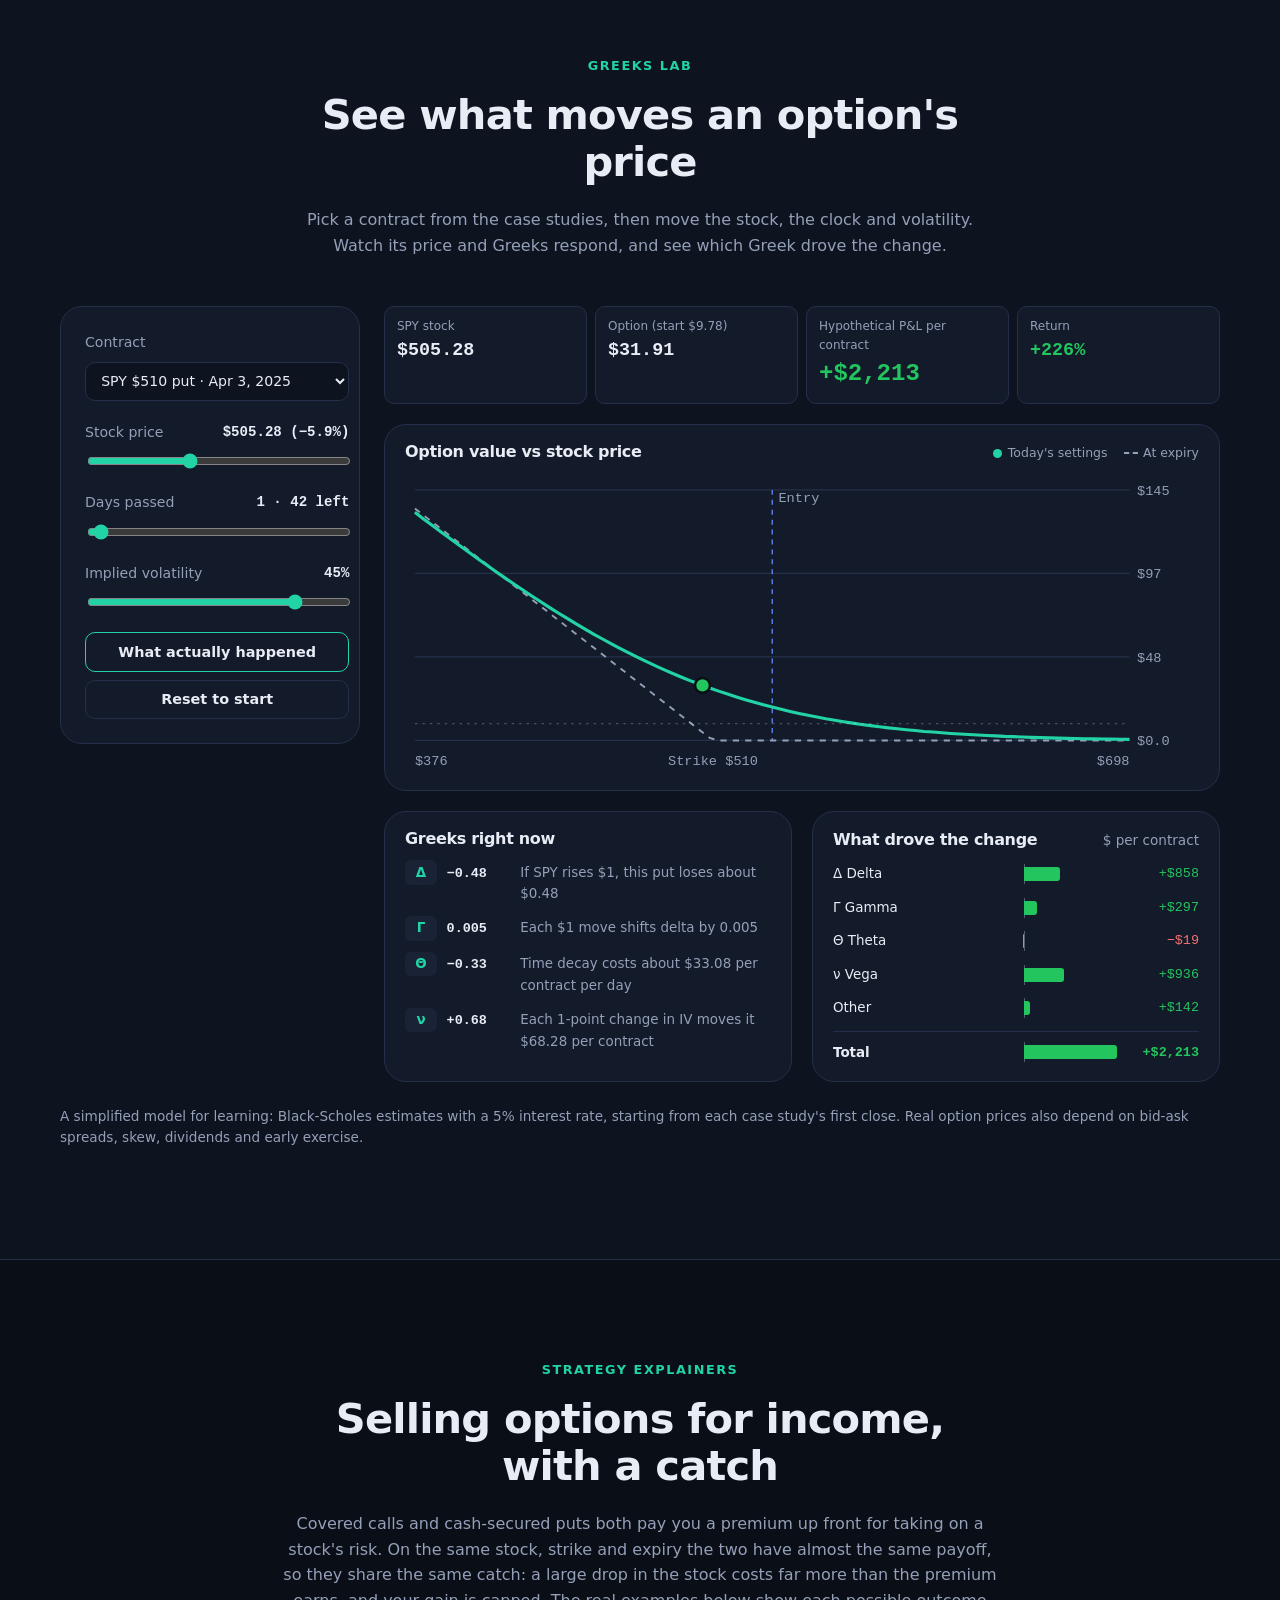
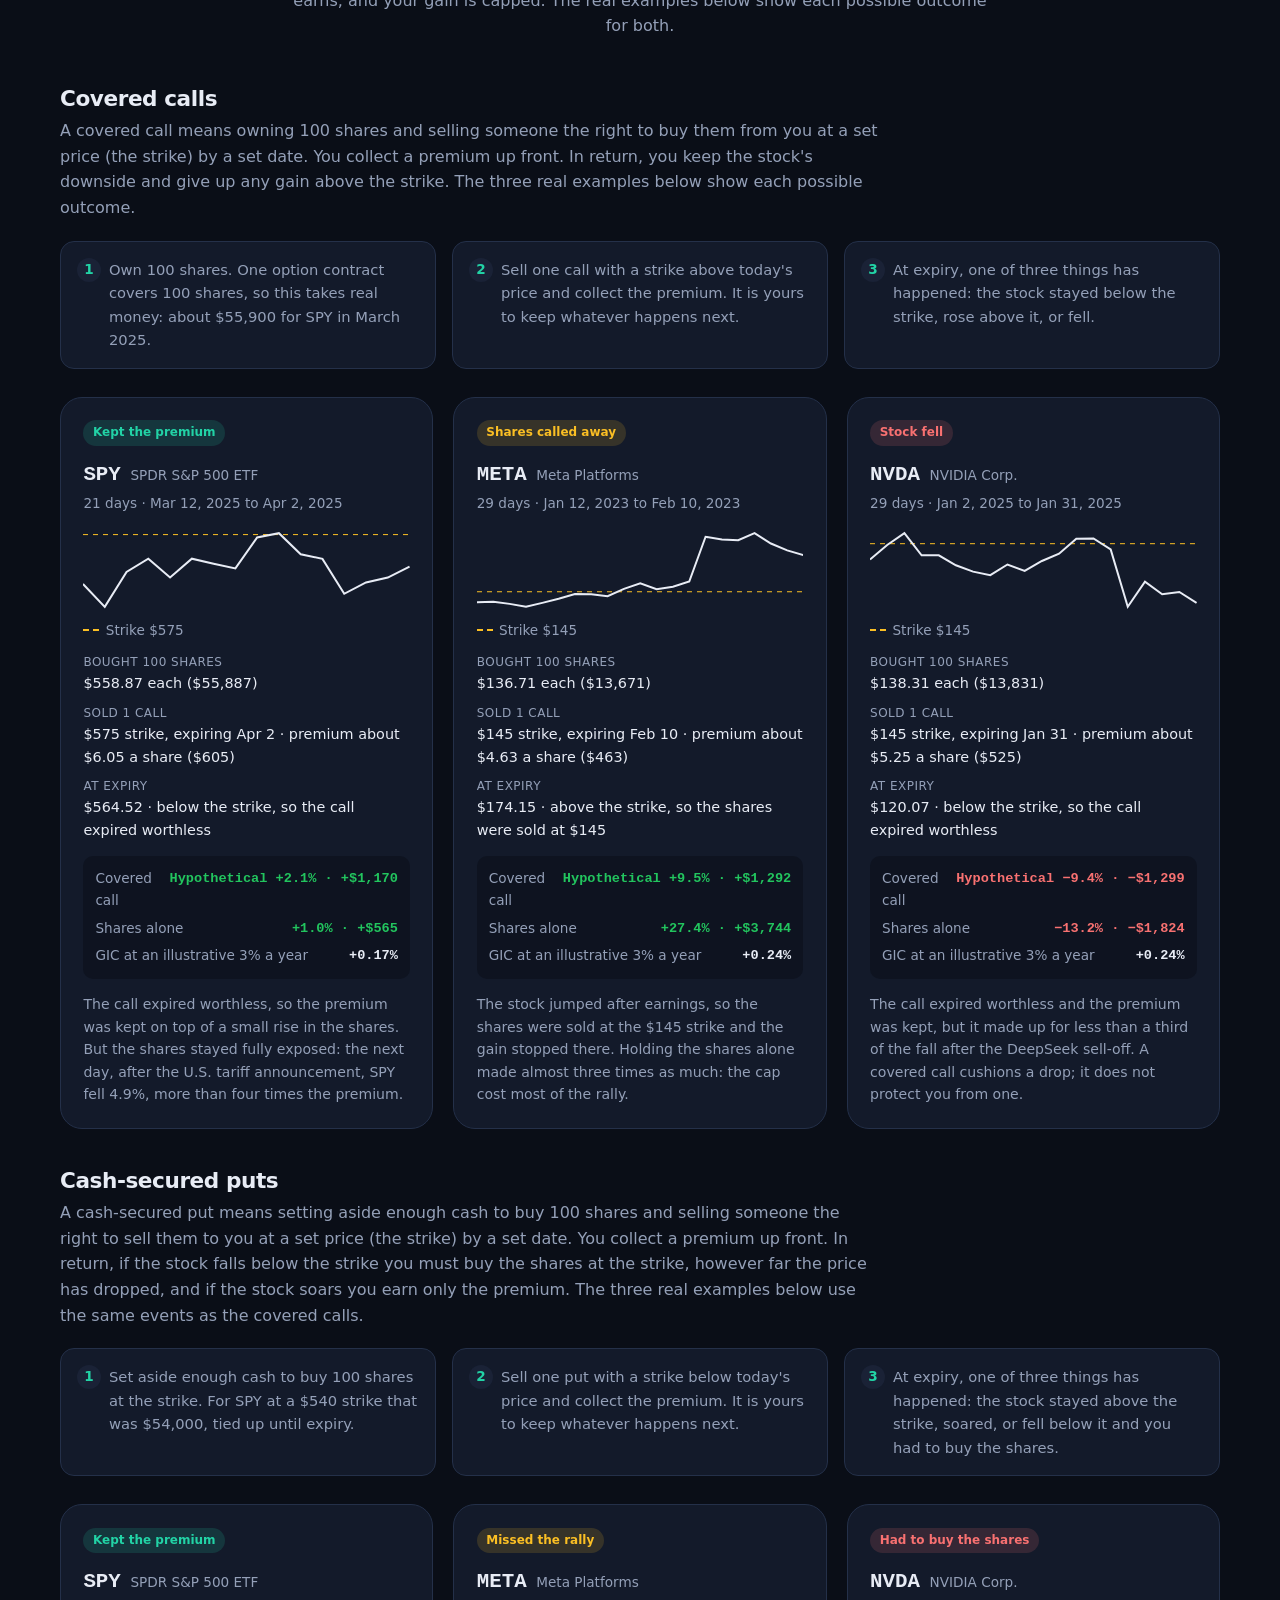
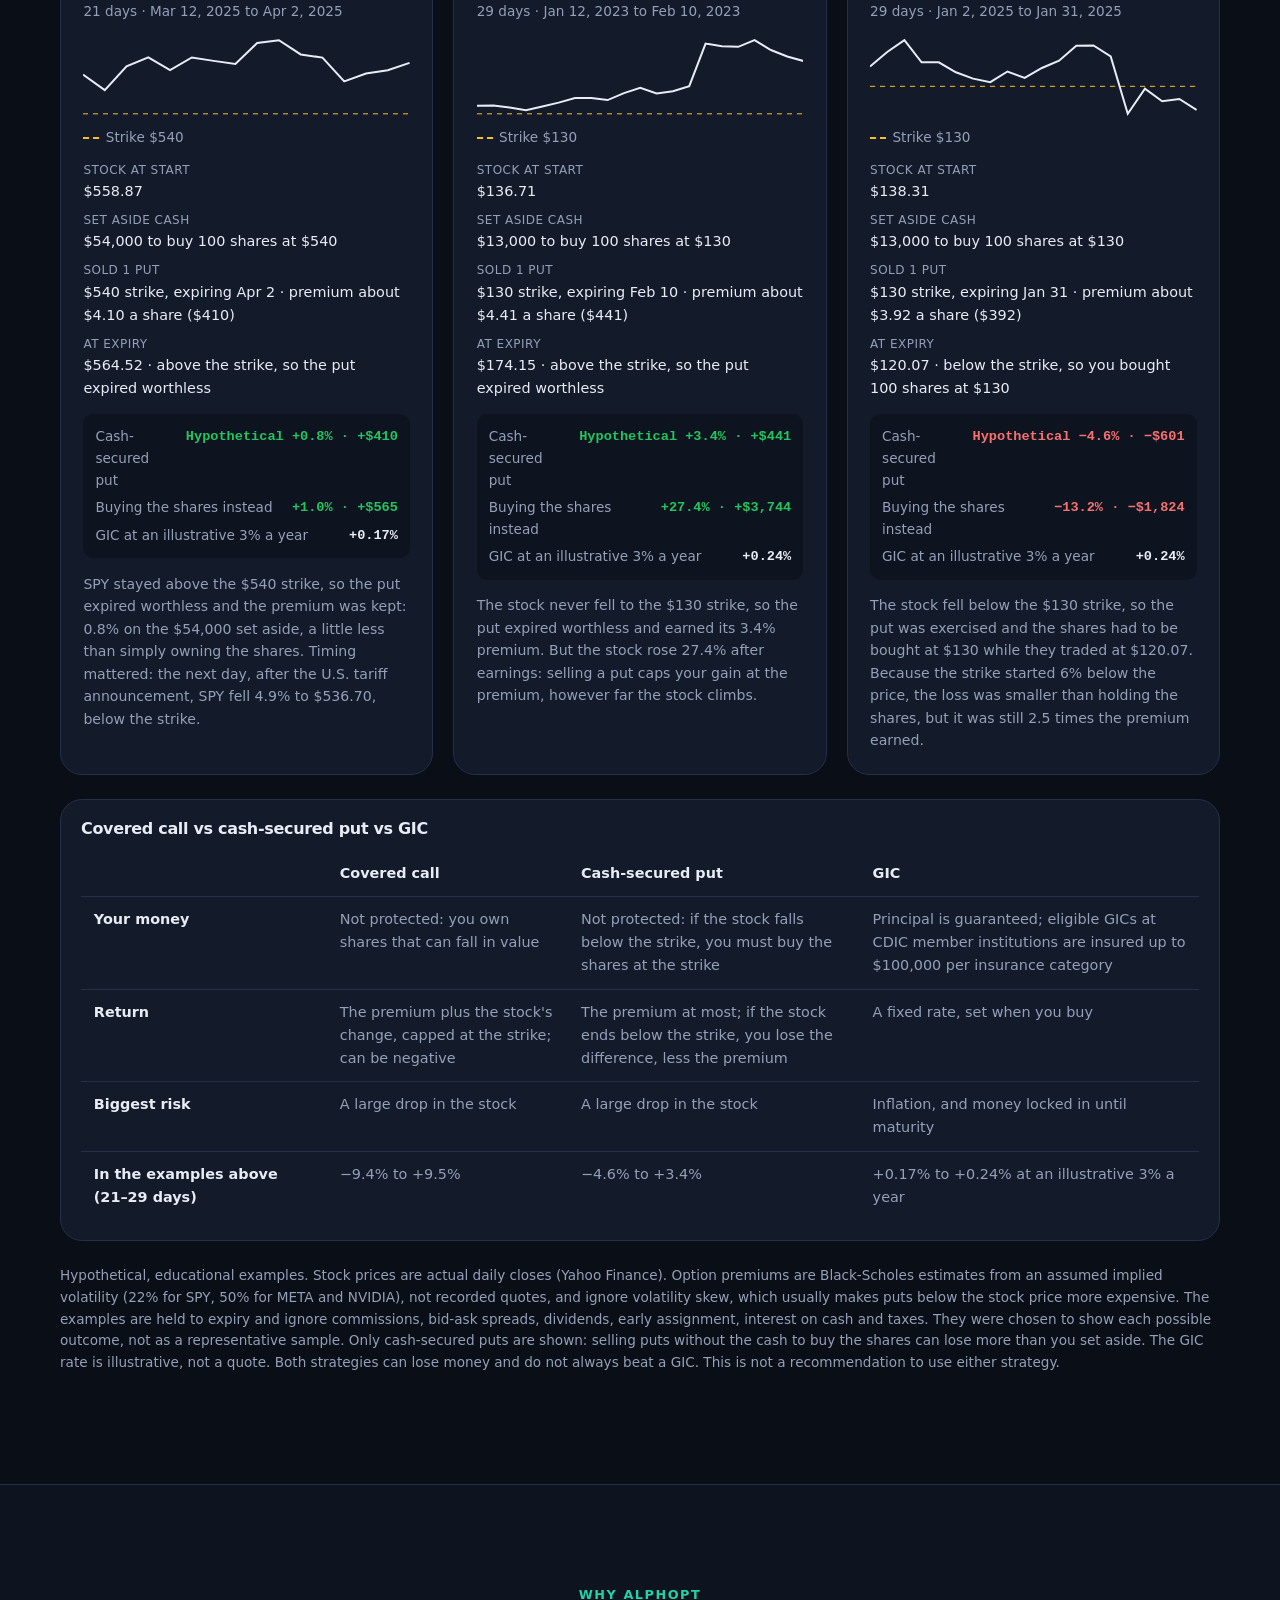
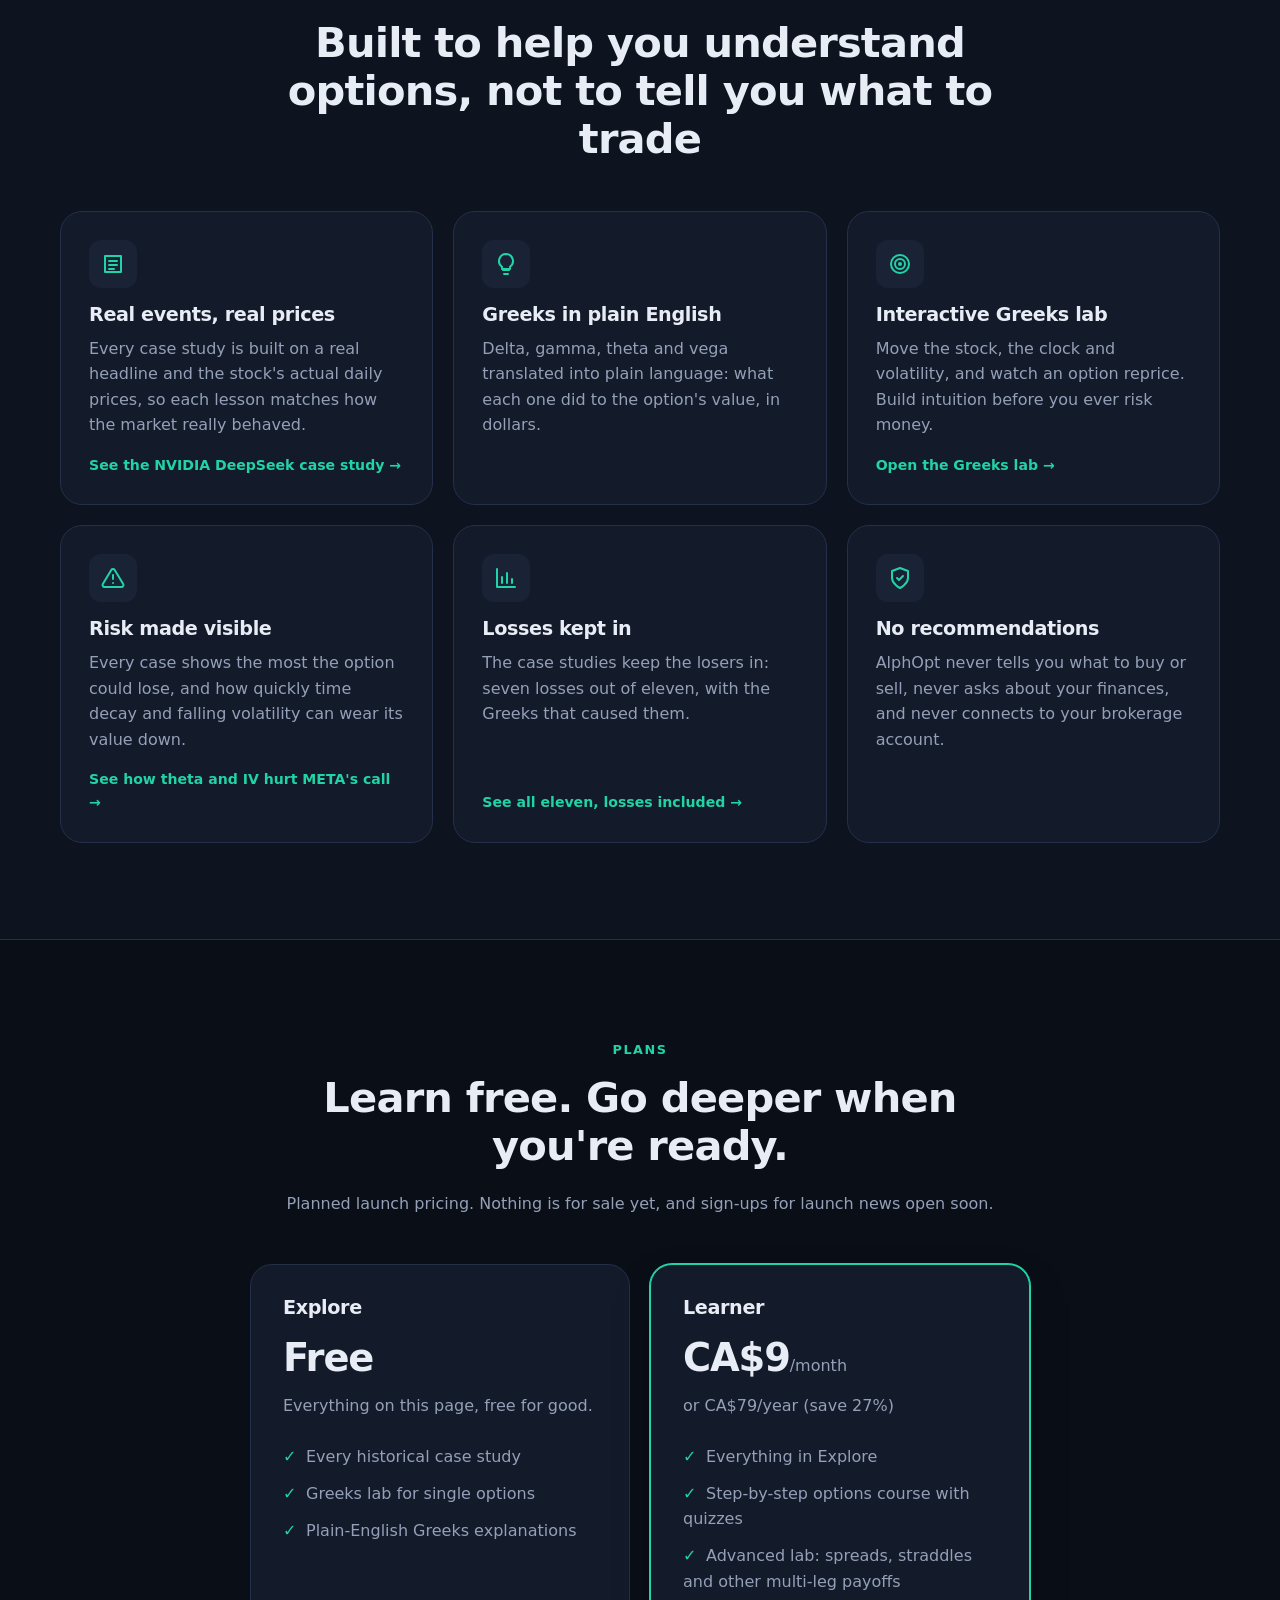
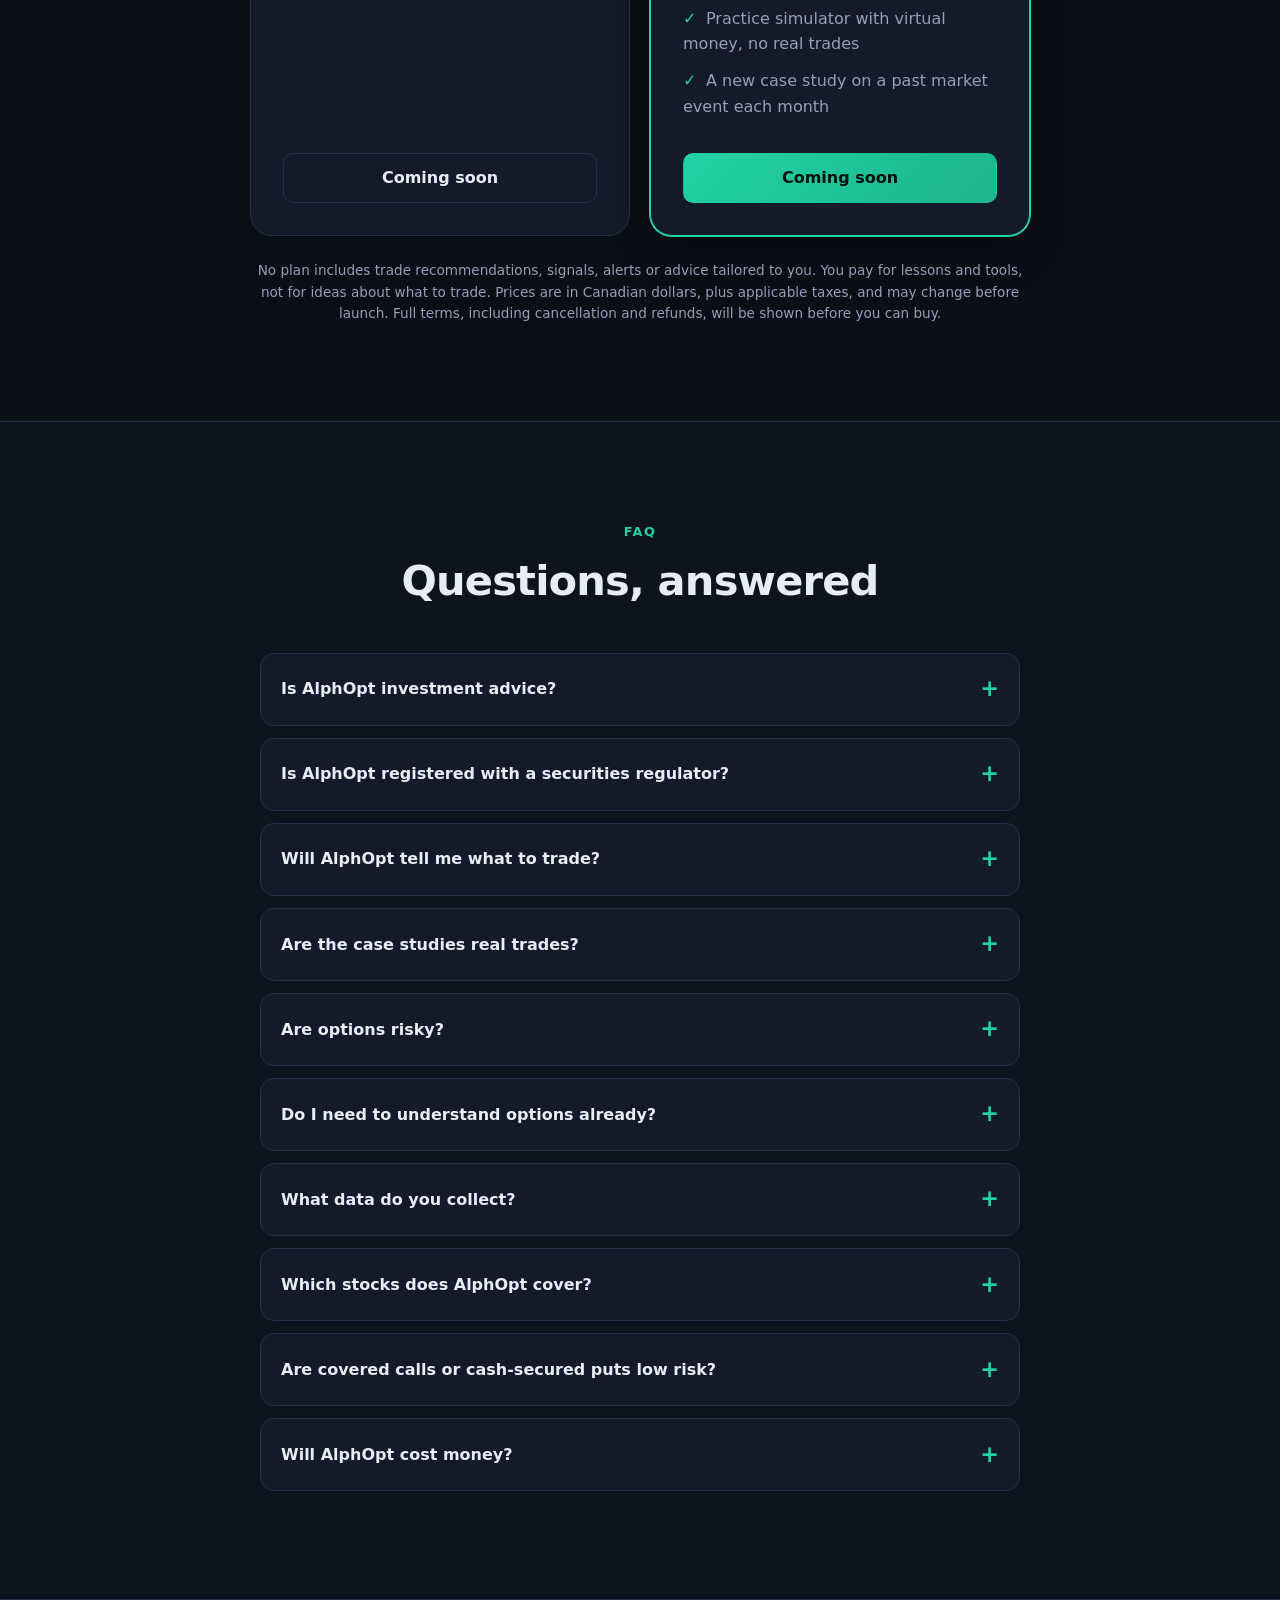
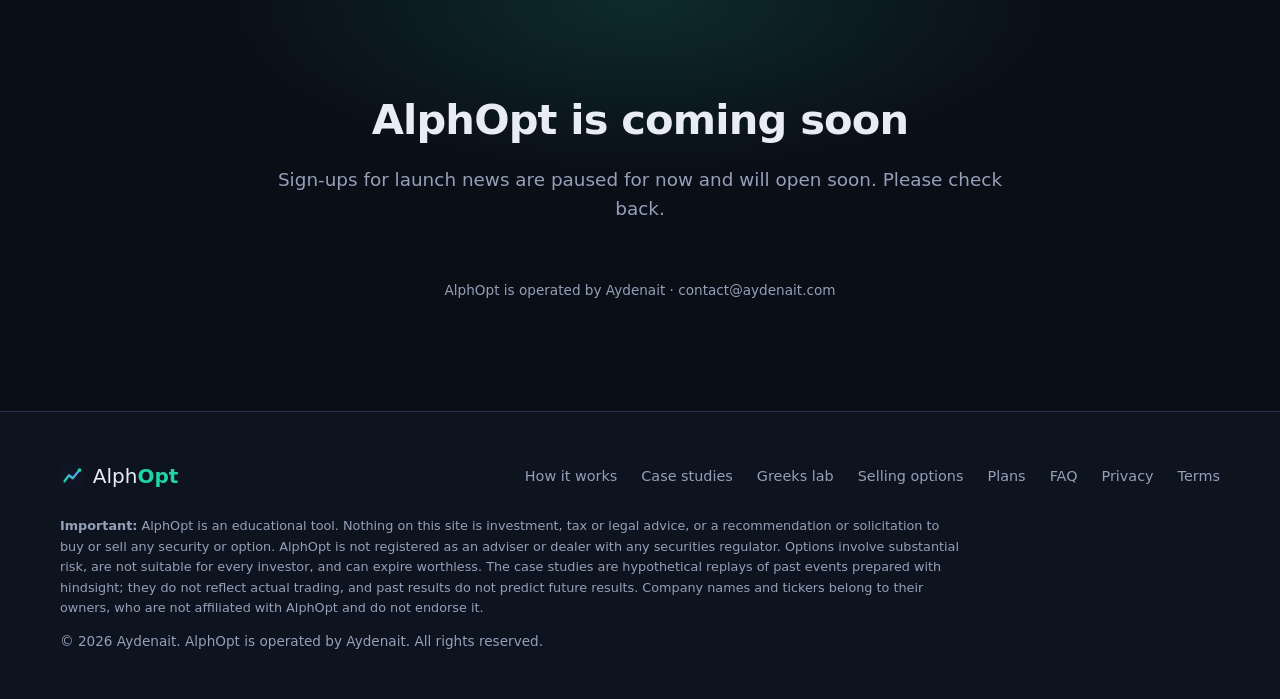
==== commit 7af2e103: "Add cash-secured puts, ten covered names and six new case studies - Cash-secured put explainer besid" ====
--- a/index.html
+++ b/index.html
@@ -36,7 +36,7 @@
       <nav class="nav__links" id="nav-links" aria-label="Primary" data-i18n-attr="aria-label:nav.primary">
         <a href="#how" data-i18n="nav.how">How it works</a>
         <a href="#signals" data-i18n="nav.signals">Case studies</a>
-        <a href="#covered" data-i18n="nav.covered">Covered calls</a>
+        <a href="#covered" data-i18n="nav.covered">Selling options</a>
         <a href="#lab" data-i18n="nav.lab">Greeks lab</a>
         <a href="#features" data-i18n="nav.features">Features</a>
         <a href="#plans" data-i18n="nav.plans">Plans</a>
@@ -55,11 +55,11 @@
       <div class="hero__glow" aria-hidden="true"></div>
       <div class="container hero__grid">
         <div class="hero__copy">
-          <p class="eyebrow" data-i18n-html="hero.eyebrow"><span class="pulse" aria-hidden="true"></span> Options education · Real market events</p>
+          <p class="eyebrow" data-i18n-html="hero.eyebrow"><span class="pulse" aria-hidden="true"></span> Options education · Risks first</p>
           <h1 data-i18n-html="hero.h1">Learn <span class="grad">how options really move</span>, one real event at a time.</h1>
           <p class="lead" data-i18n="hero.lead">
             AlphOpt replays real market events, from earnings surprises to market sell-offs, and shows how an option's
-            price and Greeks responded, close by close, in plain English. It is built for learning, not for telling you what to trade.
+            price and Greeks responded, close by close, in plain English, with the risks first. It is built for learning, not for telling you what to trade.
           </p>
           <div class="hero__cta">
             <a class="btn btn--primary btn--lg" href="#waitlist" data-i18n="cta.join">Coming soon</a>
@@ -99,13 +99,37 @@
       </div>
     </section>
 
+    <!-- Coverage -->
+    <section class="section section--alt focus" id="focus">
+      <div class="container focus__inner">
+        <div>
+          <p class="eyebrow" data-i18n="focus.eyebrow">What we cover</p>
+          <h2 data-i18n="focus.h2">Ten names, and what can go wrong with them</h2>
+          <p class="muted" data-i18n="focus.p1">AlphOpt covers only ten U.S. stocks and ETFs, chosen because their options are among the most actively traded, not because we expect them to rise. Their prices are widely reported, so every lesson can be checked.</p>
+          <p class="muted" data-i18n="focus.p2">Every lesson starts with the risks. Being large and well known does not make a stock safe: NVIDIA fell 17% in a single day in January 2025, and options on any of these ten can lose their entire value.</p>
+        </div>
+        <ul class="focus__list" aria-label="Stocks and ETFs covered" data-i18n-attr="aria-label:focus.label">
+          <li><b>SPY</b><span data-i18n="focus.spy">S&amp;P 500 ETF</span></li>
+          <li><b>QQQ</b><span data-i18n="focus.qqq">Nasdaq-100 ETF</span></li>
+          <li><b>AAPL</b><span data-i18n="focus.aapl">Apple</span></li>
+          <li><b>META</b><span>Meta Platforms</span></li>
+          <li><b>NVDA</b><span data-i18n="focus.nvda">NVIDIA</span></li>
+          <li><b>TSLA</b><span data-i18n="focus.tsla">Tesla</span></li>
+          <li><b>AMZN</b><span data-i18n="focus.amzn">Amazon</span></li>
+          <li><b>MSFT</b><span data-i18n="focus.msft">Microsoft</span></li>
+          <li><b>AMD</b><span data-i18n="focus.amd">Advanced Micro Devices</span></li>
+          <li><b>IWM</b><span data-i18n="focus.iwm">Russell 2000 ETF</span></li>
+        </ul>
+      </div>
+    </section>
+
     <!-- How it works -->
     <section class="section" id="how">
       <div class="container">
         <header class="section__head">
           <p class="eyebrow" data-i18n="how.eyebrow">How it works</p>
           <h2 data-i18n="how.h2">Every case study follows the same three steps</h2>
-          <p class="muted" data-i18n="how.sub">Each step below shows how it works on a real event: the CrowdStrike outage of July 19, 2024.</p>
+          <p class="muted" data-i18n="how.sub">Each step below shows how it works on a real event: NVIDIA after the DeepSeek sell-off of January 27, 2025.</p>
         </header>
         <ol class="steps">
           <li class="step">
@@ -247,38 +271,54 @@
       </div>
     </section>
 
-    <!-- Covered calls -->
+    <!-- Selling options: covered calls and cash-secured puts -->
     <section class="section" id="covered">
       <div class="container">
         <header class="section__head">
-          <p class="eyebrow" data-i18n="cc.eyebrow">Strategy explainer</p>
-          <h2 data-i18n="cc.h2">Covered calls: income, with a catch</h2>
-          <p class="muted" data-i18n="cc.sub">A covered call means owning 100 shares and selling someone the right to buy them from you at a set price (the strike) by a set date. You collect a premium up front. In return, you keep the stock's downside and give up any gain above the strike. The three real examples below show each possible outcome.</p>
-        </header>
-        <ol class="cc-how">
-          <li data-i18n="cc.how1">Own 100 shares. One option contract covers 100 shares, so this takes real money: about $55,900 for SPY in March 2025.</li>
-          <li data-i18n="cc.how2">Sell one call with a strike above today's price and collect the premium. It is yours to keep whatever happens next.</li>
-          <li data-i18n="cc.how3">At expiry, one of three things has happened: the stock stayed below the strike, rose above it, or fell.</li>
-        </ol>
-        <div class="cc-cards" id="cc-cards"></div>
+          <p class="eyebrow" data-i18n="cc.eyebrow">Strategy explainers</p>
+          <h2 data-i18n="cc.h2">Selling options for income, with a catch</h2>
+          <p class="muted" data-i18n="cc.intro">Covered calls and cash-secured puts both pay you a premium up front for taking on a stock's risk. On the same stock, strike and expiry the two have almost the same payoff, so they share the same catch: a large drop in the stock costs far more than the premium earns, and your gain is capped. The real examples below show each possible outcome for both.</p>
+        </header>
+
+        <div class="cc-block">
+          <h3 data-i18n="cc.h3">Covered calls</h3>
+          <p data-i18n="cc.sub">A covered call means owning 100 shares and selling someone the right to buy them from you at a set price (the strike) by a set date. You collect a premium up front. In return, you keep the stock's downside and give up any gain above the strike. The three real examples below show each possible outcome.</p>
+          <ol class="cc-how">
+            <li data-i18n="cc.how1">Own 100 shares. One option contract covers 100 shares, so this takes real money: about $55,900 for SPY in March 2025.</li>
+            <li data-i18n="cc.how2">Sell one call with a strike above today's price and collect the premium. It is yours to keep whatever happens next.</li>
+            <li data-i18n="cc.how3">At expiry, one of three things has happened: the stock stayed below the strike, rose above it, or fell.</li>
+          </ol>
+          <div class="cc-cards" id="cc-cards"></div>
+        </div>
+
+        <div class="cc-block">
+          <h3 data-i18n="csp.h3">Cash-secured puts</h3>
+          <p data-i18n="csp.sub">A cash-secured put means setting aside enough cash to buy 100 shares and selling someone the right to sell them to you at a set price (the strike) by a set date. You collect a premium up front. In return, if the stock falls below the strike you must buy the shares at the strike, however far the price has dropped, and if the stock soars you earn only the premium. The three real examples below use the same events as the covered calls.</p>
+          <ol class="cc-how">
+            <li data-i18n="csp.how1">Set aside enough cash to buy 100 shares at the strike. For SPY at a $540 strike that was $54,000, tied up until expiry.</li>
+            <li data-i18n="csp.how2">Sell one put with a strike below today's price and collect the premium. It is yours to keep whatever happens next.</li>
+            <li data-i18n="csp.how3">At expiry, one of three things has happened: the stock stayed above the strike, soared, or fell below it and you had to buy the shares.</li>
+          </ol>
+          <div class="cc-cards" id="csp-cards"></div>
+        </div>
 
         <div class="panel cc-compare">
-          <div class="panel__head"><h3 data-i18n="cmp.h3">Covered call vs GIC</h3></div>
+          <div class="panel__head"><h3 data-i18n="cmp.h3">Covered call vs cash-secured put vs GIC</h3></div>
           <div class="ledger-wrap">
             <table class="compare">
               <thead>
-                <tr><th scope="col"></th><th scope="col" data-i18n="cmp.cc">Covered call</th><th scope="col" data-i18n="cmp.gic">GIC</th></tr>
+                <tr><th scope="col"></th><th scope="col" data-i18n="cmp.cc">Covered call</th><th scope="col" data-i18n="cmp.csp">Cash-secured put</th><th scope="col" data-i18n="cmp.gic">GIC</th></tr>
               </thead>
               <tbody>
-                <tr><th scope="row" data-i18n="cmp.money">Your money</th><td data-i18n="cmp.moneyCC">Not protected: you own shares that can fall in value</td><td data-i18n="cmp.moneyGIC">Principal is guaranteed; eligible GICs at CDIC member institutions are insured up to $100,000 per insurance category</td></tr>
-                <tr><th scope="row" data-i18n="cmp.return">Return</th><td data-i18n="cmp.returnCC">The premium plus the stock's change, capped at the strike; can be negative</td><td data-i18n="cmp.returnGIC">A fixed rate, set when you buy</td></tr>
-                <tr><th scope="row" data-i18n="cmp.risk">Biggest risk</th><td data-i18n="cmp.riskCC">A large drop in the stock</td><td data-i18n="cmp.riskGIC">Inflation, and money locked in until maturity</td></tr>
-                <tr><th scope="row" id="cmp-examples">In the examples above</th><td id="cc-range"></td><td id="gic-range"></td></tr>
+                <tr><th scope="row" data-i18n="cmp.money">Your money</th><td data-i18n="cmp.moneyCC">Not protected: you own shares that can fall in value</td><td data-i18n="cmp.moneyCSP">Not protected: if the stock falls below the strike, you must buy the shares at the strike</td><td data-i18n="cmp.moneyGIC">Principal is guaranteed; eligible GICs at CDIC member institutions are insured up to $100,000 per insurance category</td></tr>
+                <tr><th scope="row" data-i18n="cmp.return">Return</th><td data-i18n="cmp.returnCC">The premium plus the stock's change, capped at the strike; can be negative</td><td data-i18n="cmp.returnCSP">The premium at most; if the stock ends below the strike, you lose the difference, less the premium</td><td data-i18n="cmp.returnGIC">A fixed rate, set when you buy</td></tr>
+                <tr><th scope="row" data-i18n="cmp.risk">Biggest risk</th><td data-i18n="cmp.riskCC">A large drop in the stock</td><td data-i18n="cmp.riskCSP">A large drop in the stock</td><td data-i18n="cmp.riskGIC">Inflation, and money locked in until maturity</td></tr>
+                <tr><th scope="row" id="cmp-examples">In the examples above</th><td id="cc-range"></td><td id="csp-range"></td><td id="gic-range"></td></tr>
               </tbody>
             </table>
           </div>
         </div>
-        <p class="muted small replay__note" data-i18n="cc.note">Hypothetical, educational examples. Stock prices are actual daily closes (Yahoo Finance). Call premiums are Black-Scholes estimates from an assumed implied volatility (22% for SPY, 50% for META and NVIDIA), not recorded quotes. The examples ignore commissions, bid-ask spreads, dividends, early assignment and taxes, and were chosen to show each possible outcome, not as a representative sample. The GIC rate is illustrative, not a quote. Covered calls can lose money and do not always beat a GIC. This is not a recommendation to use this strategy.</p>
+        <p class="muted small replay__note" data-i18n="cc.note">Hypothetical, educational examples. Stock prices are actual daily closes (Yahoo Finance). Option premiums are Black-Scholes estimates from an assumed implied volatility (22% for SPY, 50% for META and NVIDIA), not recorded quotes, and ignore volatility skew, which usually makes puts below the stock price more expensive. The examples are held to expiry and ignore commissions, bid-ask spreads, dividends, early assignment, interest on cash and taxes. They were chosen to show each possible outcome, not as a representative sample. Only cash-secured puts are shown: selling puts without the cash to buy the shares can lose more than you set aside. The GIC rate is illustrative, not a quote. Both strategies can lose money and do not always beat a GIC. This is not a recommendation to use either strategy.</p>
       </div>
     </section>
 
@@ -294,7 +334,7 @@
             <div class="feature__icon" aria-hidden="true"><svg viewBox="0 0 24 24"><path d="M4 4h16v16H4z"/><path d="M8 9h8M8 13h8M8 17h5"/></svg></div>
             <h3 data-i18n="feat.1">Real events, real prices</h3>
             <p data-i18n="feat.1p">Every case study is built on a real headline and the stock's actual daily prices, so each lesson matches how the market really behaved.</p>
-            <a class="feature__proof" href="#cases" data-open-replay="2024-07-19" data-i18n="feat.1a">See the CrowdStrike case study →</a>
+            <a class="feature__proof" href="#cases" data-open-replay="2025-01-27" data-i18n="feat.1a">See the NVIDIA DeepSeek case study →</a>
           </article>
           <article class="feature">
             <div class="feature__icon" aria-hidden="true"><svg viewBox="0 0 24 24"><path d="M9 18h6M10 22h4M12 2a7 7 0 0 0-4 12.7V17h8v-2.3A7 7 0 0 0 12 2z"/></svg></div>
@@ -316,8 +356,8 @@
           <article class="feature">
             <div class="feature__icon" aria-hidden="true"><svg viewBox="0 0 24 24"><path d="M3 3v18h18"/><path d="M8 17V11M13 17V7M18 17v-4"/></svg></div>
             <h3 data-i18n="feat.5">Losses kept in</h3>
-            <p data-i18n="feat.5p">The case studies keep the losers in: three losses out of seven, with the Greeks that caused them.</p>
-            <a class="feature__proof" href="#signals" data-i18n="feat.5a">See all seven, losses included →</a>
+            <p data-i18n="feat.5p">The case studies keep the losers in: seven losses out of eleven, with the Greeks that caused them.</p>
+            <a class="feature__proof" href="#signals" data-i18n="feat.5a">See all eleven, losses included →</a>
           </article>
           <article class="feature">
             <div class="feature__icon" aria-hidden="true"><svg viewBox="0 0 24 24"><path d="M12 22s8-4 8-10V5l-8-3-8 3v7c0 6 8 10 8 10z"/><path d="m9 12 2 2 4-4"/></svg></div>
@@ -403,8 +443,12 @@
             <p data-i18n-html="faq.a7">Only the email address you give us to join the waitlist, with a record of your consent. Your language choice is saved in your own browser. There are no ads, analytics or tracking cookies. See the <a href="privacy.html">privacy policy</a>.</p>
           </details>
           <details>
-            <summary data-i18n="faq.q9">Are covered calls low risk?</summary>
-            <p data-i18n="faq.a9">Not in the way a GIC is. You own the shares, so you carry almost all of the stock's downside: the premium offsets only a small part of a fall, and your gain is capped at the strike. A covered call can lose money, and it does not always beat a GIC. The covered-call examples on this page show all three outcomes.</p>
+            <summary data-i18n="faq.q10">Which stocks does AlphOpt cover?</summary>
+            <p data-i18n="faq.a10">Ten: SPY, QQQ and IWM (ETFs), plus Apple (AAPL), Amazon (AMZN), AMD, Meta (META), Microsoft (MSFT), NVIDIA (NVDA) and Tesla (TSLA). We chose them because their options are among the most actively traded in the U.S., not because we expect them to rise or consider them good investments. Large, well-known stocks can still fall sharply.</p>
+          </details>
+          <details>
+            <summary data-i18n="faq.q9">Are covered calls or cash-secured puts low risk?</summary>
+            <p data-i18n="faq.a9">Not in the way a GIC is. With a covered call you own the shares; with a cash-secured put you have promised to buy them at the strike. Either way you carry most of the stock's downside: the premium offsets only a small part of a fall, and your gain is capped. On the same stock, strike and expiry the two have almost the same payoff. Both can lose money, and neither always beats a GIC. The examples on this page show every outcome.</p>
           </details>
           <details>
             <summary data-i18n="faq.q8">Will AlphOpt cost money?</summary>
@@ -451,7 +495,7 @@
           <a href="#how" data-i18n="nav.how">How it works</a>
           <a href="#signals" data-i18n="nav.signals">Case studies</a>
           <a href="#lab" data-i18n="nav.lab">Greeks lab</a>
-          <a href="#covered" data-i18n="nav.covered">Covered calls</a>
+          <a href="#covered" data-i18n="nav.covered">Selling options</a>
           <a href="#plans" data-i18n="nav.plans">Plans</a>
           <a href="#faq" data-i18n="nav.faq">FAQ</a>
           <a href="privacy.html" data-i18n="nav.privacy">Privacy</a>
--- a/css/styles.css
+++ b/css/styles.css
@@ -351,16 +351,28 @@
 .driver__fill--loss { right: 50%; background: var(--down); border-radius: 3px 0 0 3px; }
 .driver--total { padding-top: 0.6rem; border-top: 1px solid var(--border); font-weight: 600; }
 
-/* Covered calls */
+/* Coverage */
+.focus__inner { display: grid; grid-template-columns: 1.2fr 1fr; gap: 2.5rem; align-items: center; }
+.focus__inner h2 { margin-top: 0.25rem; }
+.focus__list { list-style: none; padding: 0; margin: 0; display: grid; grid-template-columns: repeat(2, 1fr); gap: 0.75rem; }
+.focus__list li { display: flex; flex-direction: column; gap: 0.15rem; padding: 0.9rem 1rem; background: var(--surface); border: 1px solid var(--border); border-radius: var(--radius); }
+.focus__list b { font-family: var(--mono); font-size: 1.15rem; }
+.focus__list span { color: var(--muted); font-size: 0.85rem; }
+
+/* Selling options: covered calls and cash-secured puts */
+.cc-block { margin-top: 2.5rem; }
+.cc-block:first-of-type { margin-top: 0; }
+.cc-block > h3 { font-size: 1.35rem; margin: 0 0 0.4rem; }
+.cc-block > p { color: var(--muted); max-width: 820px; margin: 0 0 1.25rem; }
 .cc-how { display: grid; grid-template-columns: repeat(3, 1fr); gap: 1rem; padding: 0; margin: 0 0 1.75rem; list-style: none; counter-reset: cc; }
 .cc-how li { counter-increment: cc; position: relative; padding: 1rem 1rem 1rem 3rem; background: var(--surface); border: 1px solid var(--border); border-radius: var(--radius); color: var(--muted); font-size: 0.92rem; }
 .cc-how li::before { content: counter(cc); position: absolute; left: 1rem; top: 1rem; width: 1.5rem; height: 1.5rem; border-radius: 50%; background: var(--surface-2); color: var(--brand); font-weight: 700; display: grid; place-items: center; font-size: 0.85rem; }
 .cc-cards { display: grid; grid-template-columns: repeat(3, 1fr); gap: 1.25rem; }
 .cc-card { position: relative; display: flex; flex-direction: column; background: var(--surface); border: 1px solid var(--border); border-radius: var(--radius-lg); padding: 1.4rem; }
 .cc-card__badge { align-self: flex-start; font-size: 0.75rem; font-weight: 700; padding: 0.2rem 0.6rem; border-radius: 999px; margin-bottom: 0.75rem; }
-.cc-card__badge--kept { background: rgba(34, 211, 166, 0.15); color: var(--brand); }
-.cc-card__badge--called { background: rgba(251, 191, 36, 0.15); color: var(--warn); }
-.cc-card__badge--fell { background: rgba(248, 113, 113, 0.15); color: var(--down); }
+.cc-card__badge--good { background: rgba(34, 211, 166, 0.15); color: var(--brand); }
+.cc-card__badge--warn { background: rgba(251, 191, 36, 0.15); color: var(--warn); }
+.cc-card__badge--bad { background: rgba(248, 113, 113, 0.15); color: var(--down); }
 .cc-card__head { display: flex; align-items: baseline; gap: 0.6rem; }
 .cc-card__head b { font-family: var(--mono); font-size: 1.3rem; }
 .cc-card__when { margin: 0.15rem 0 0.6rem; }
@@ -504,7 +516,7 @@
   .section { padding: 4.5rem 0; }
   .steps, .features { grid-template-columns: 1fr; }
   .plans { grid-template-columns: 1fr; }
-  .cc-how, .cc-cards { grid-template-columns: 1fr; }
+  .cc-how, .cc-cards, .focus__inner { grid-template-columns: 1fr; }
   .replay-tabs { display: flex; overflow-x: auto; scroll-snap-type: x mandatory; padding-bottom: 0.4rem; scrollbar-width: thin; scrollbar-color: var(--border) transparent; }
   .replay-tab { flex: 0 0 140px; scroll-snap-align: start; }
   .result { grid-template-columns: repeat(2, 1fr); }
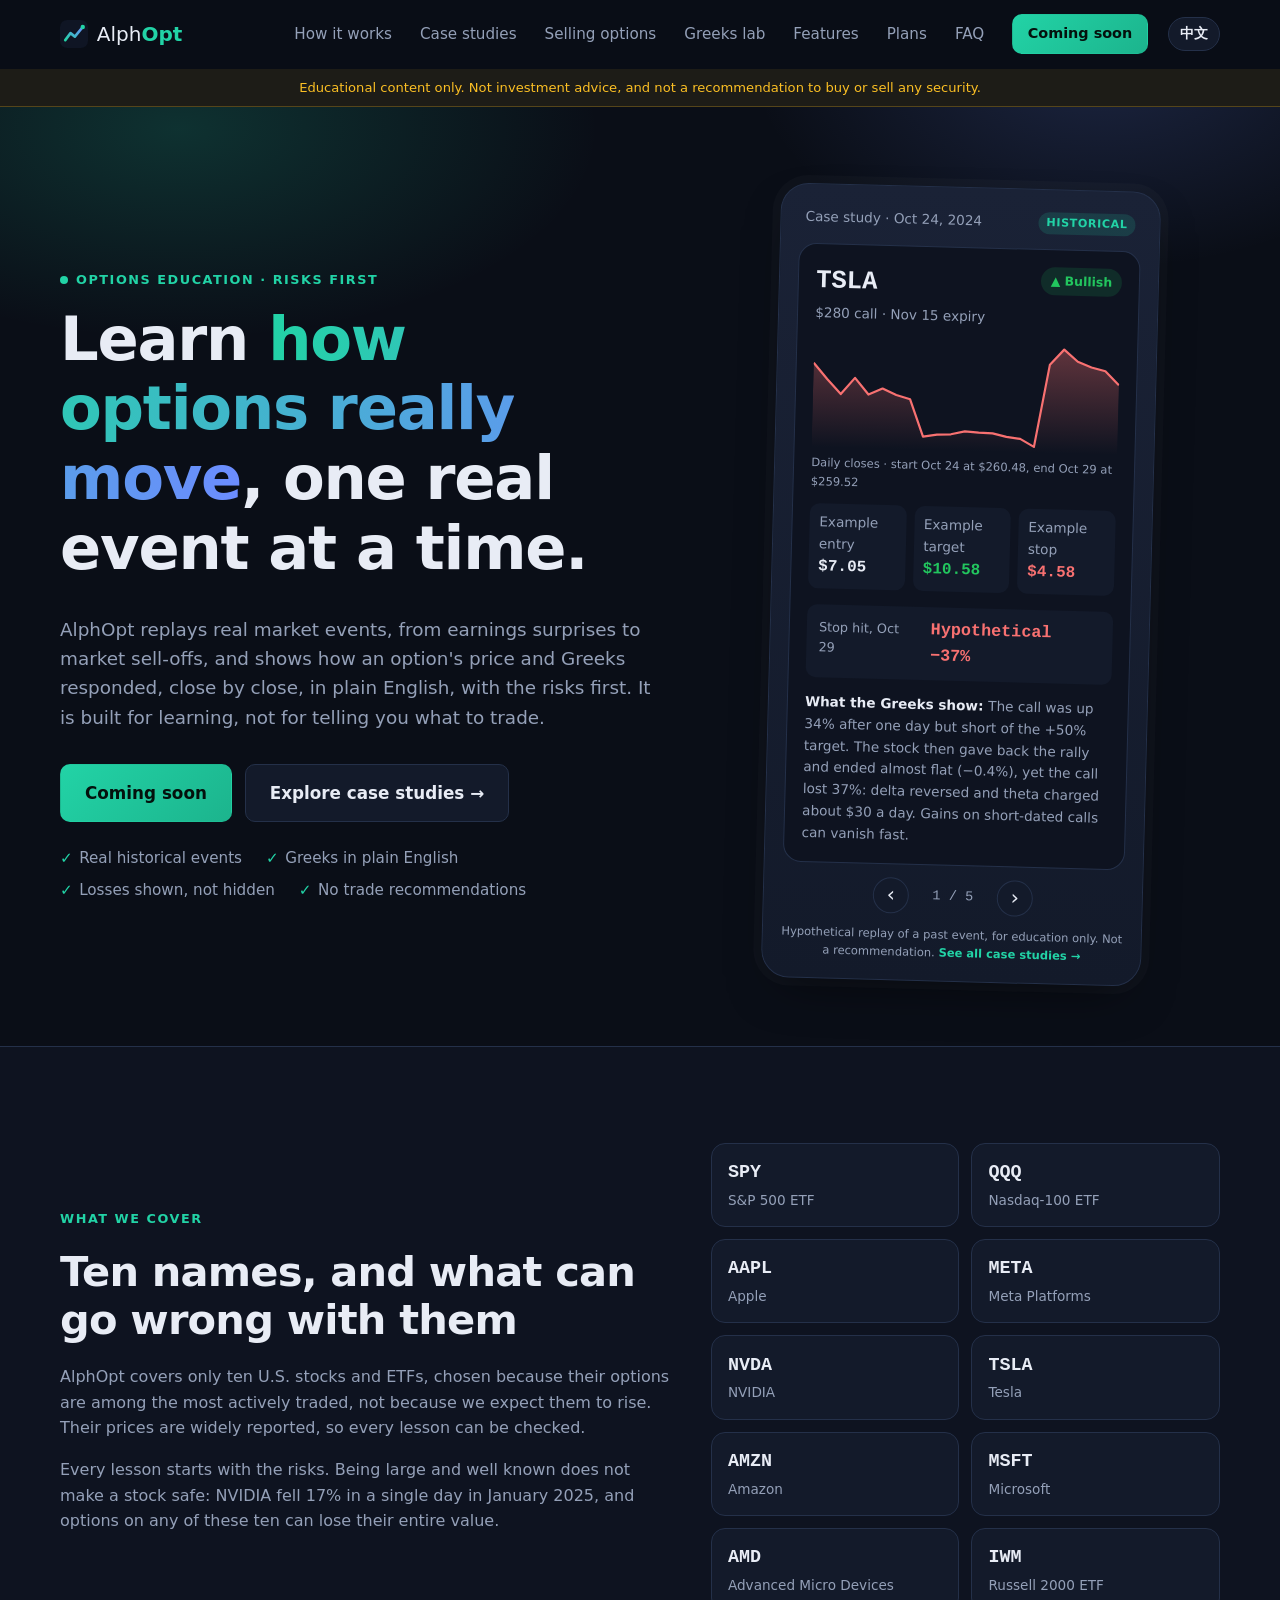
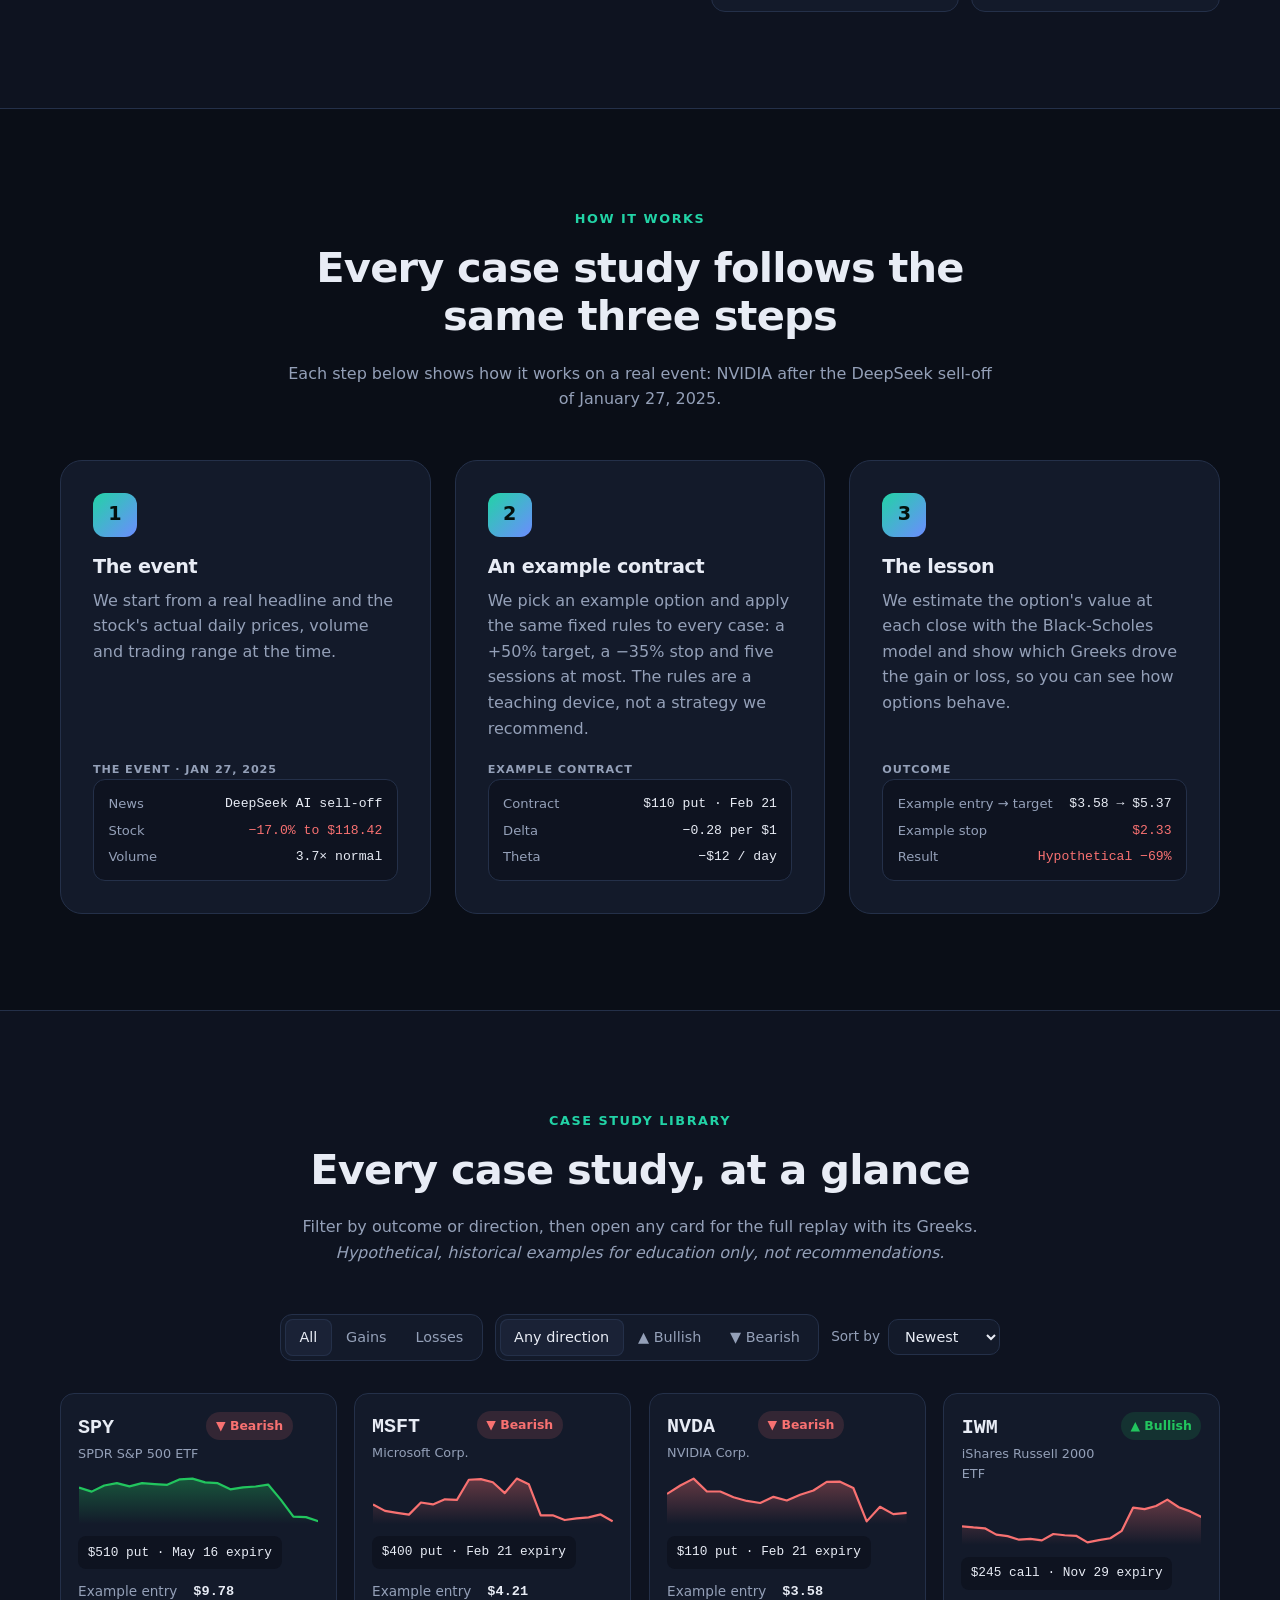
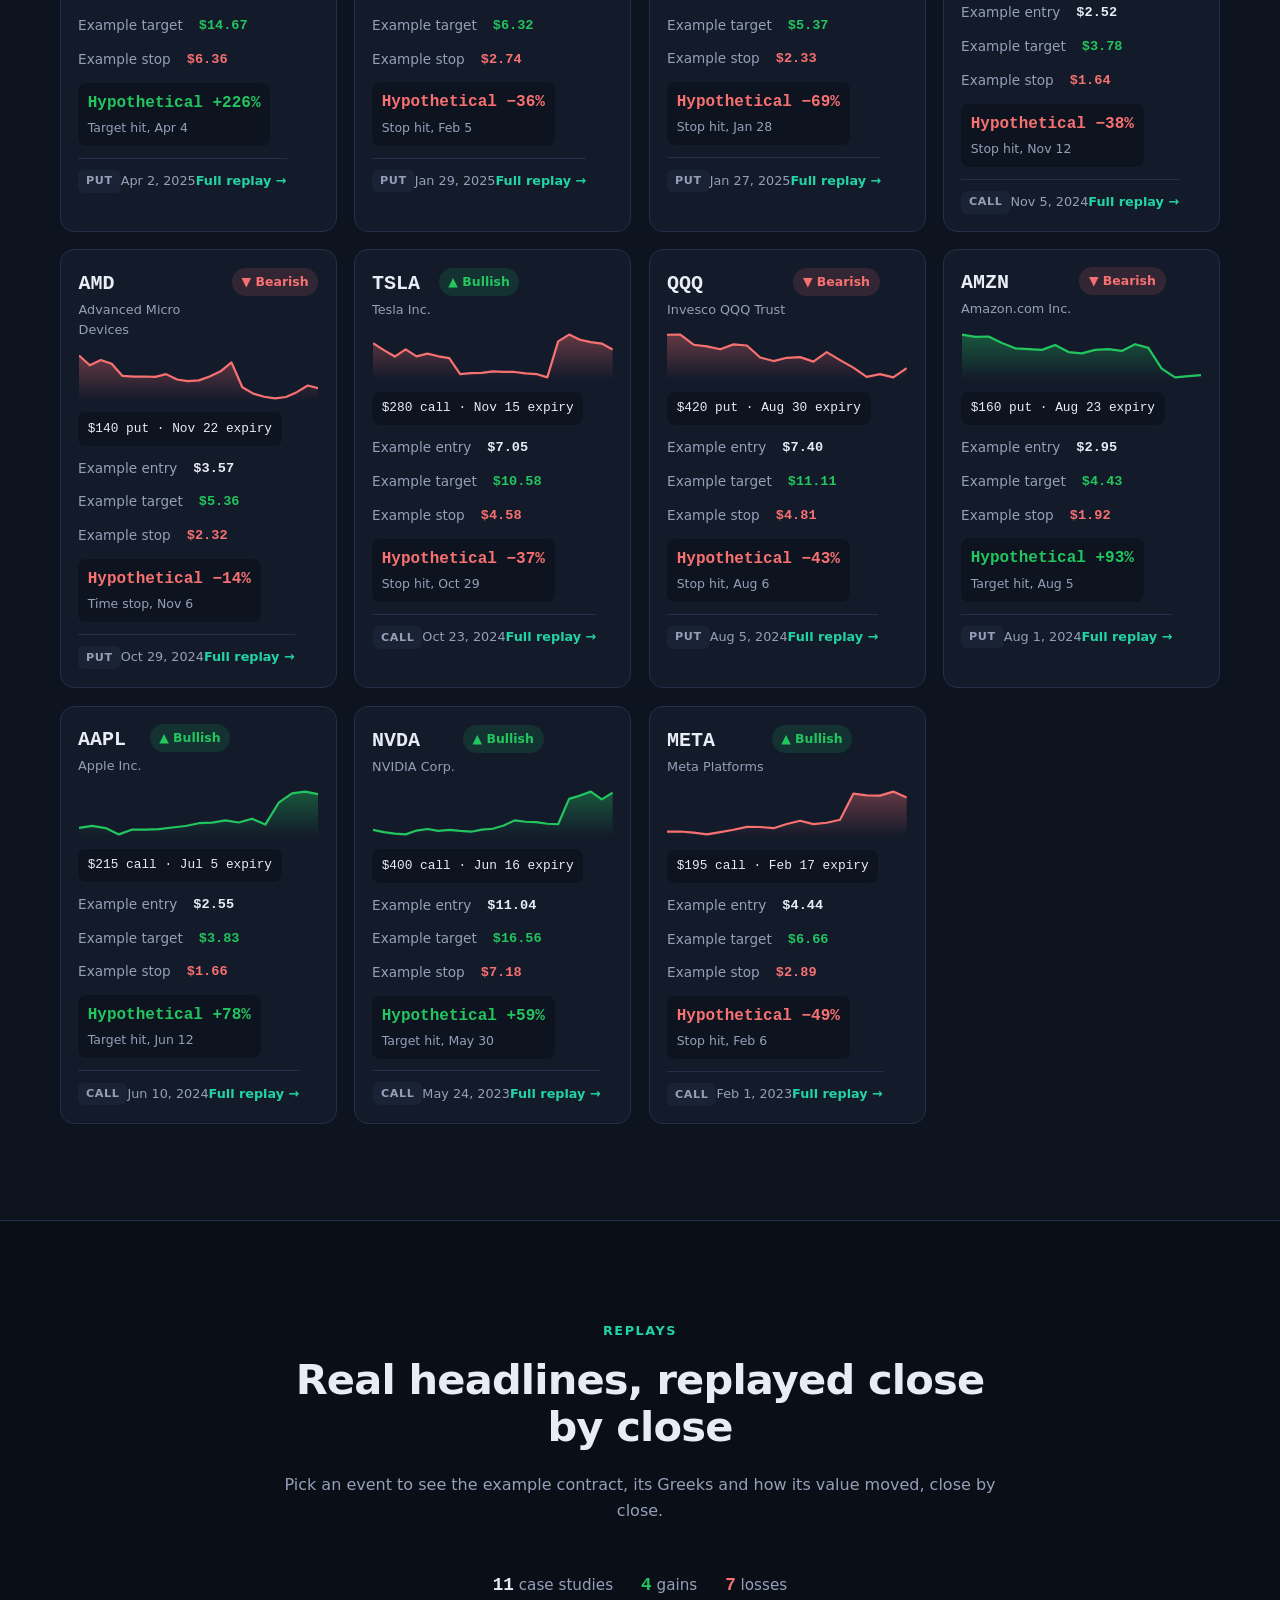
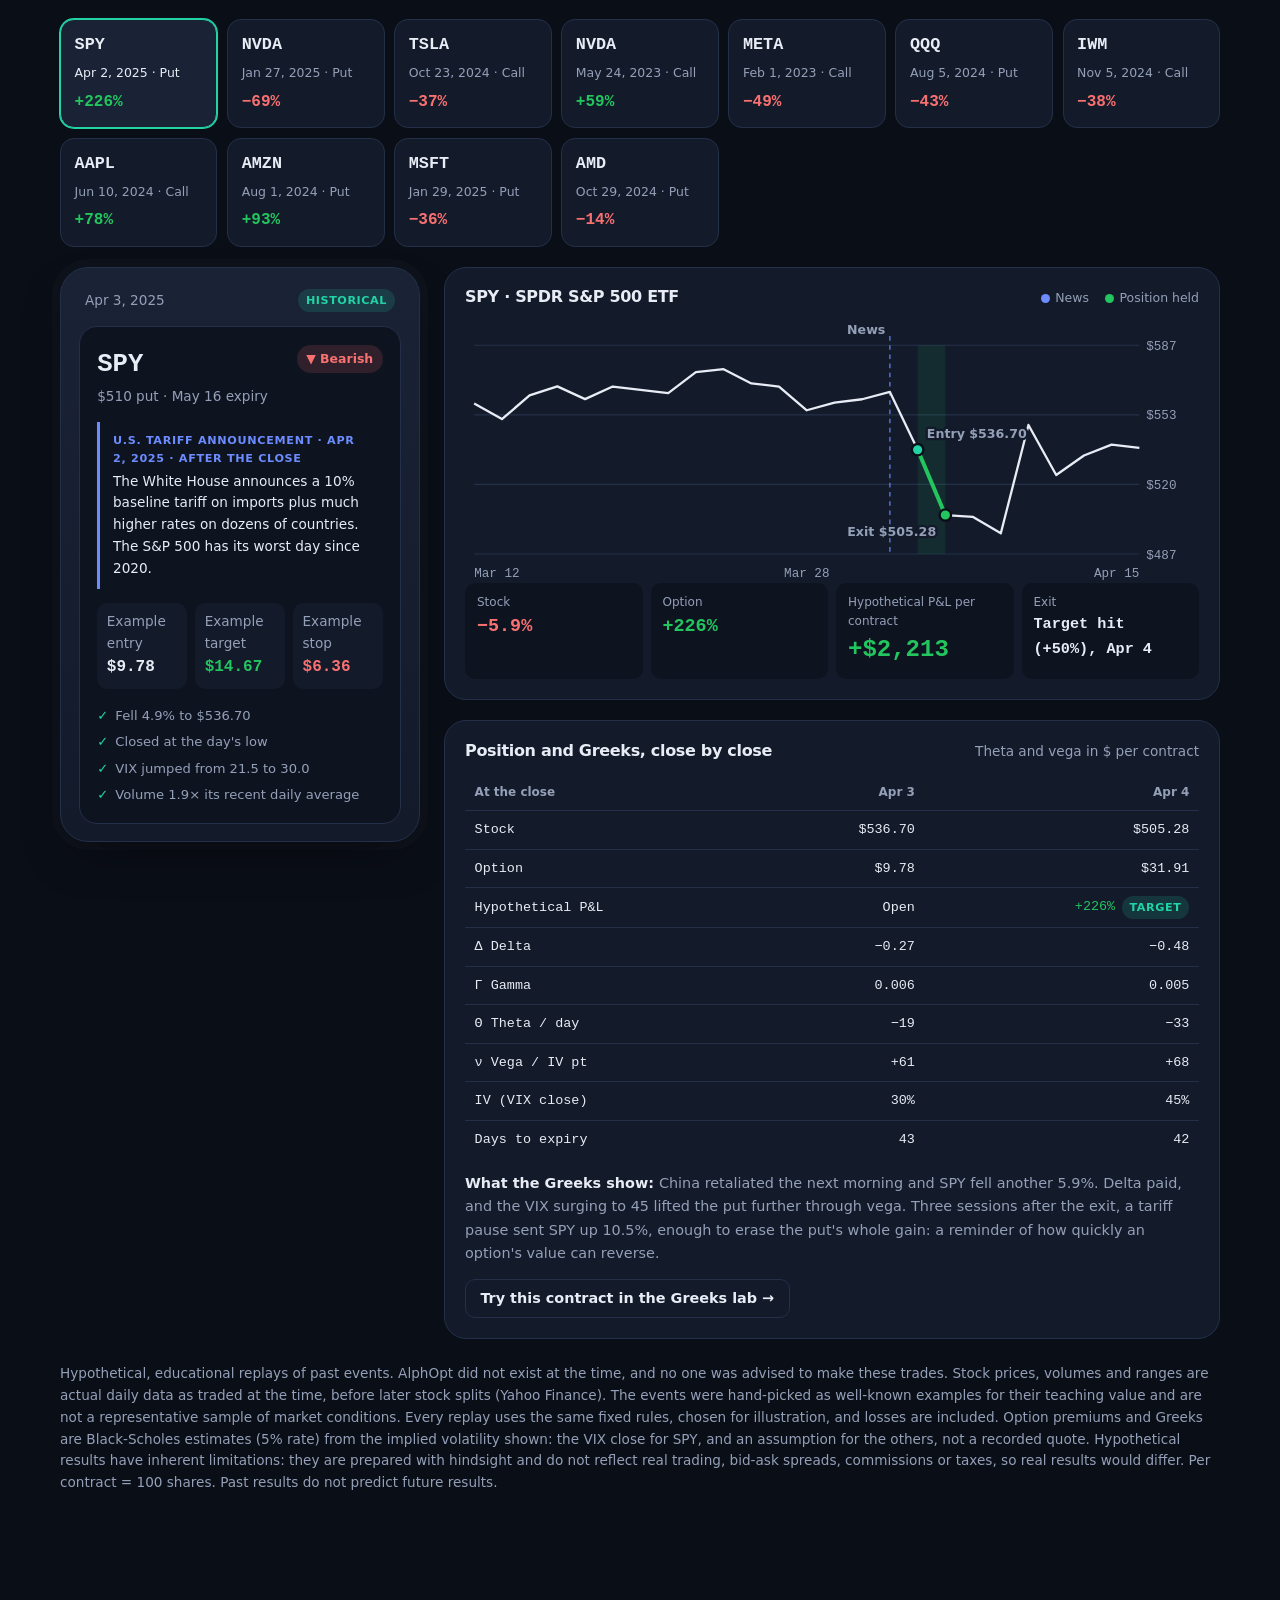
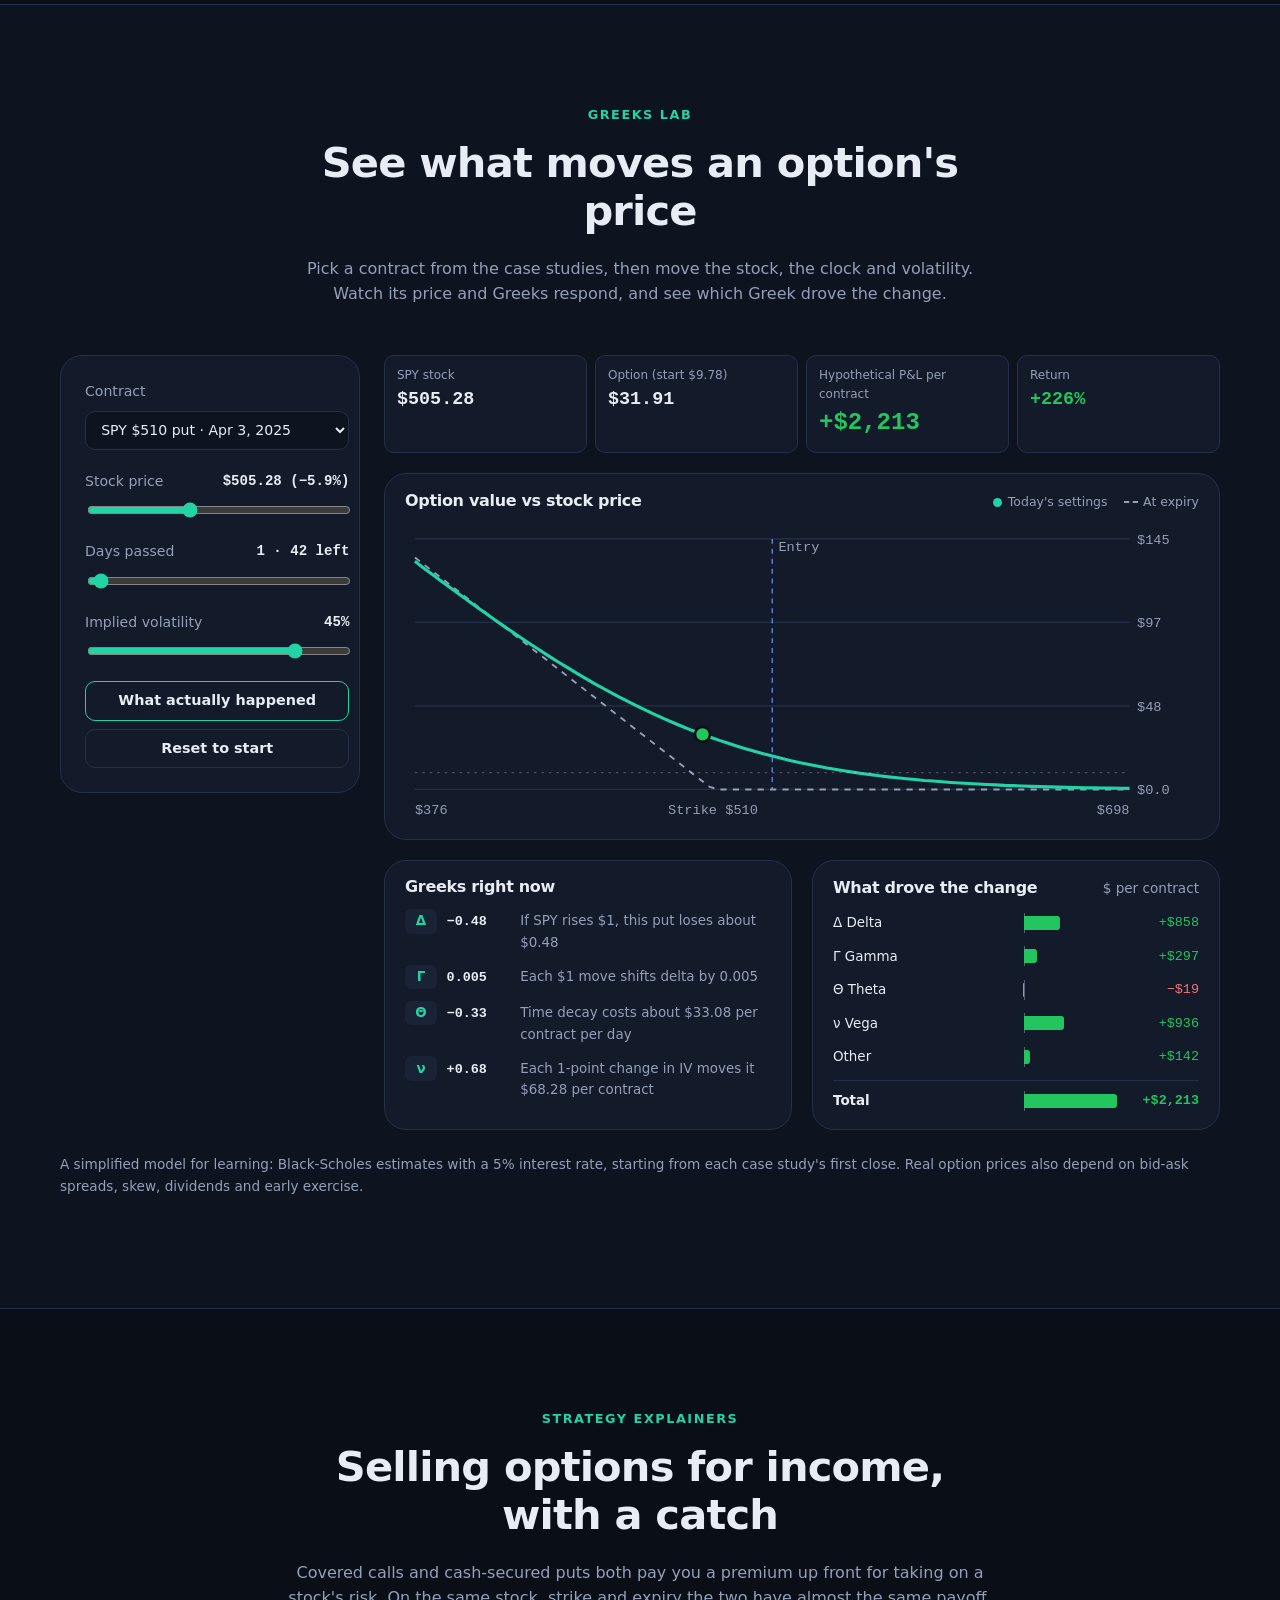
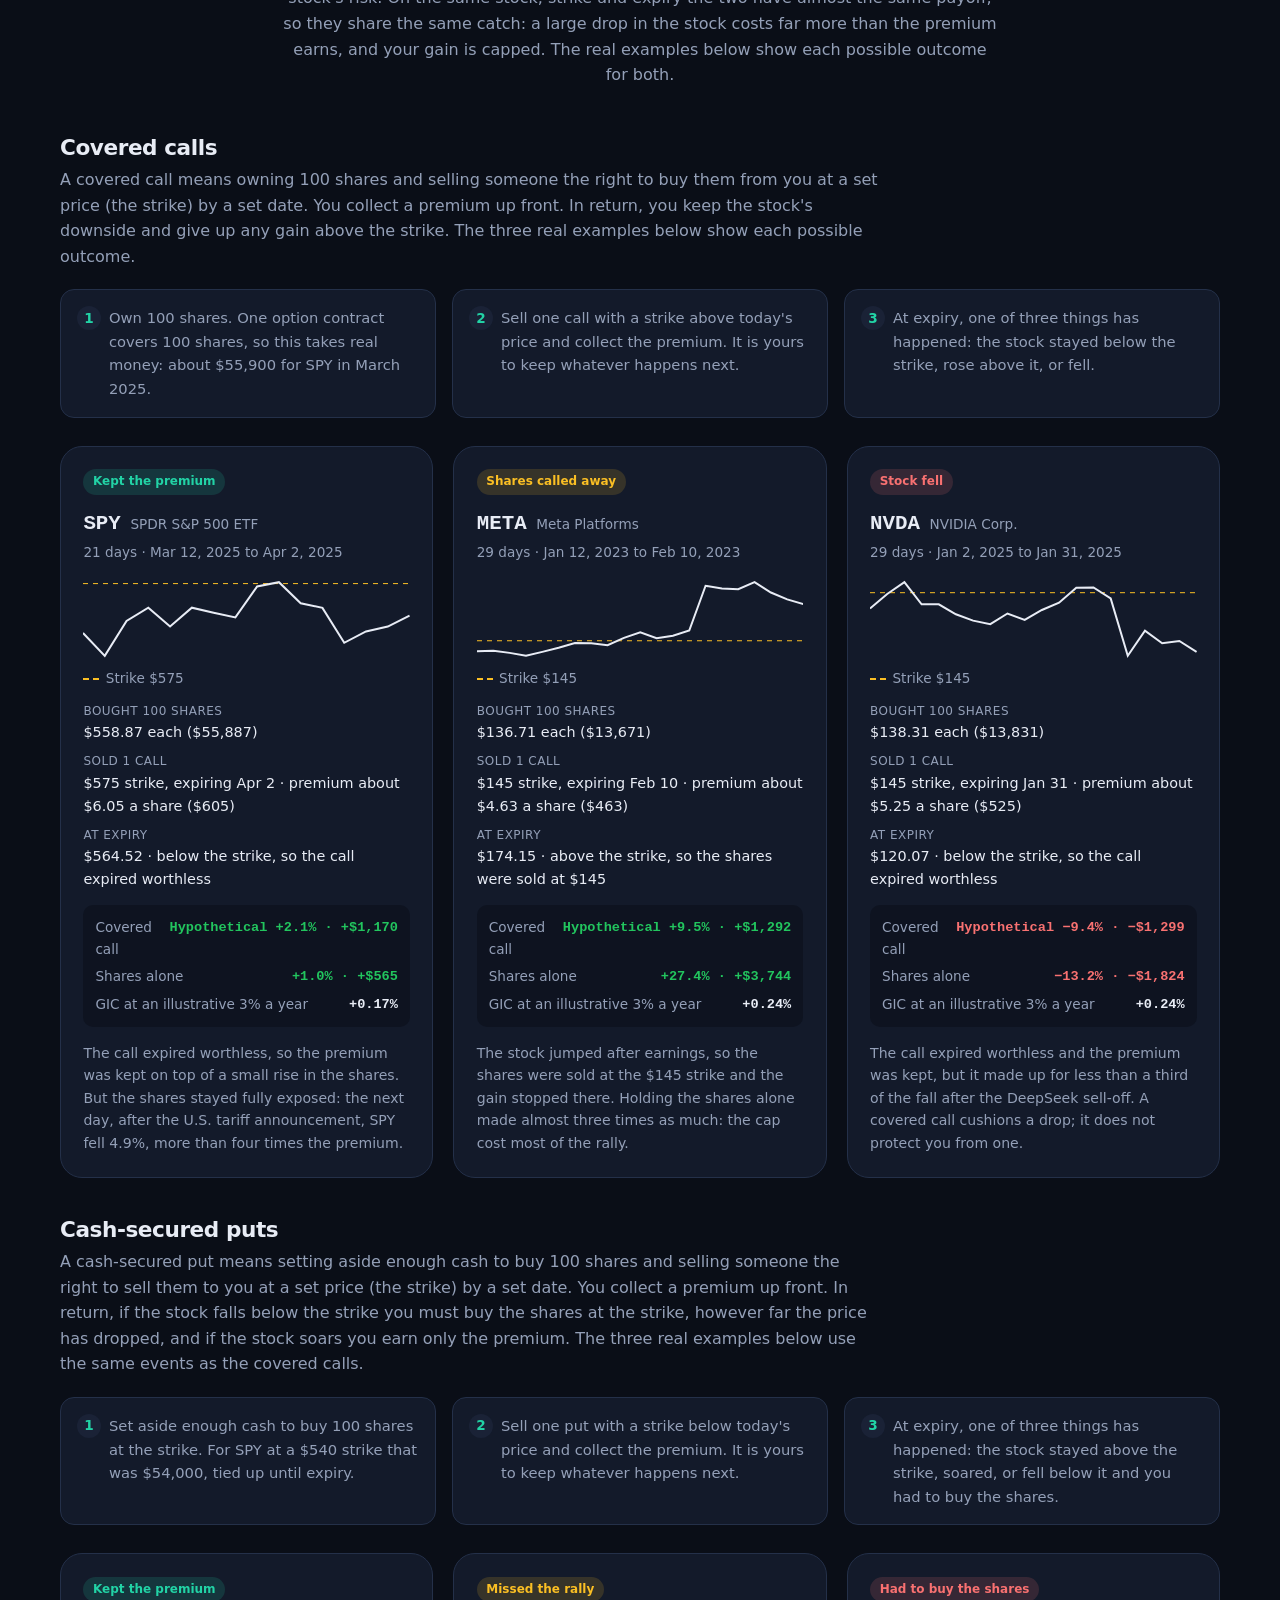
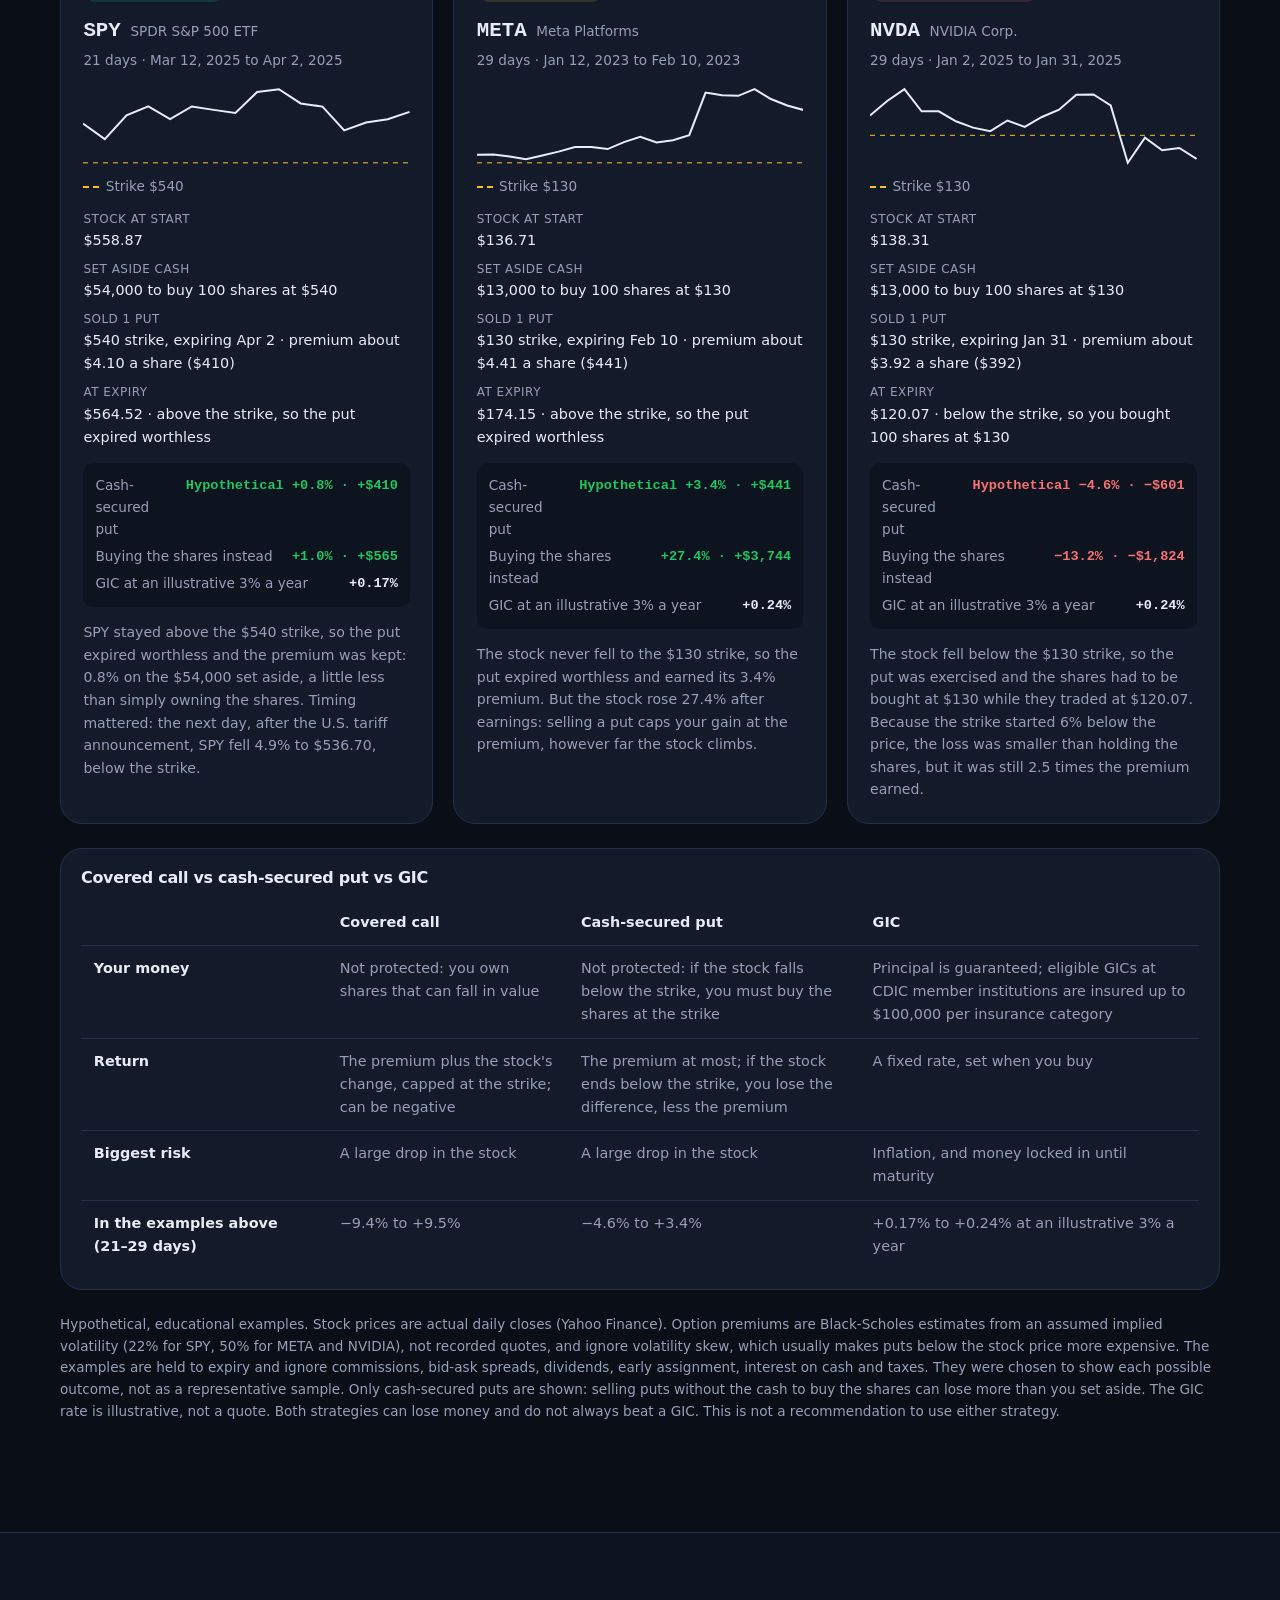
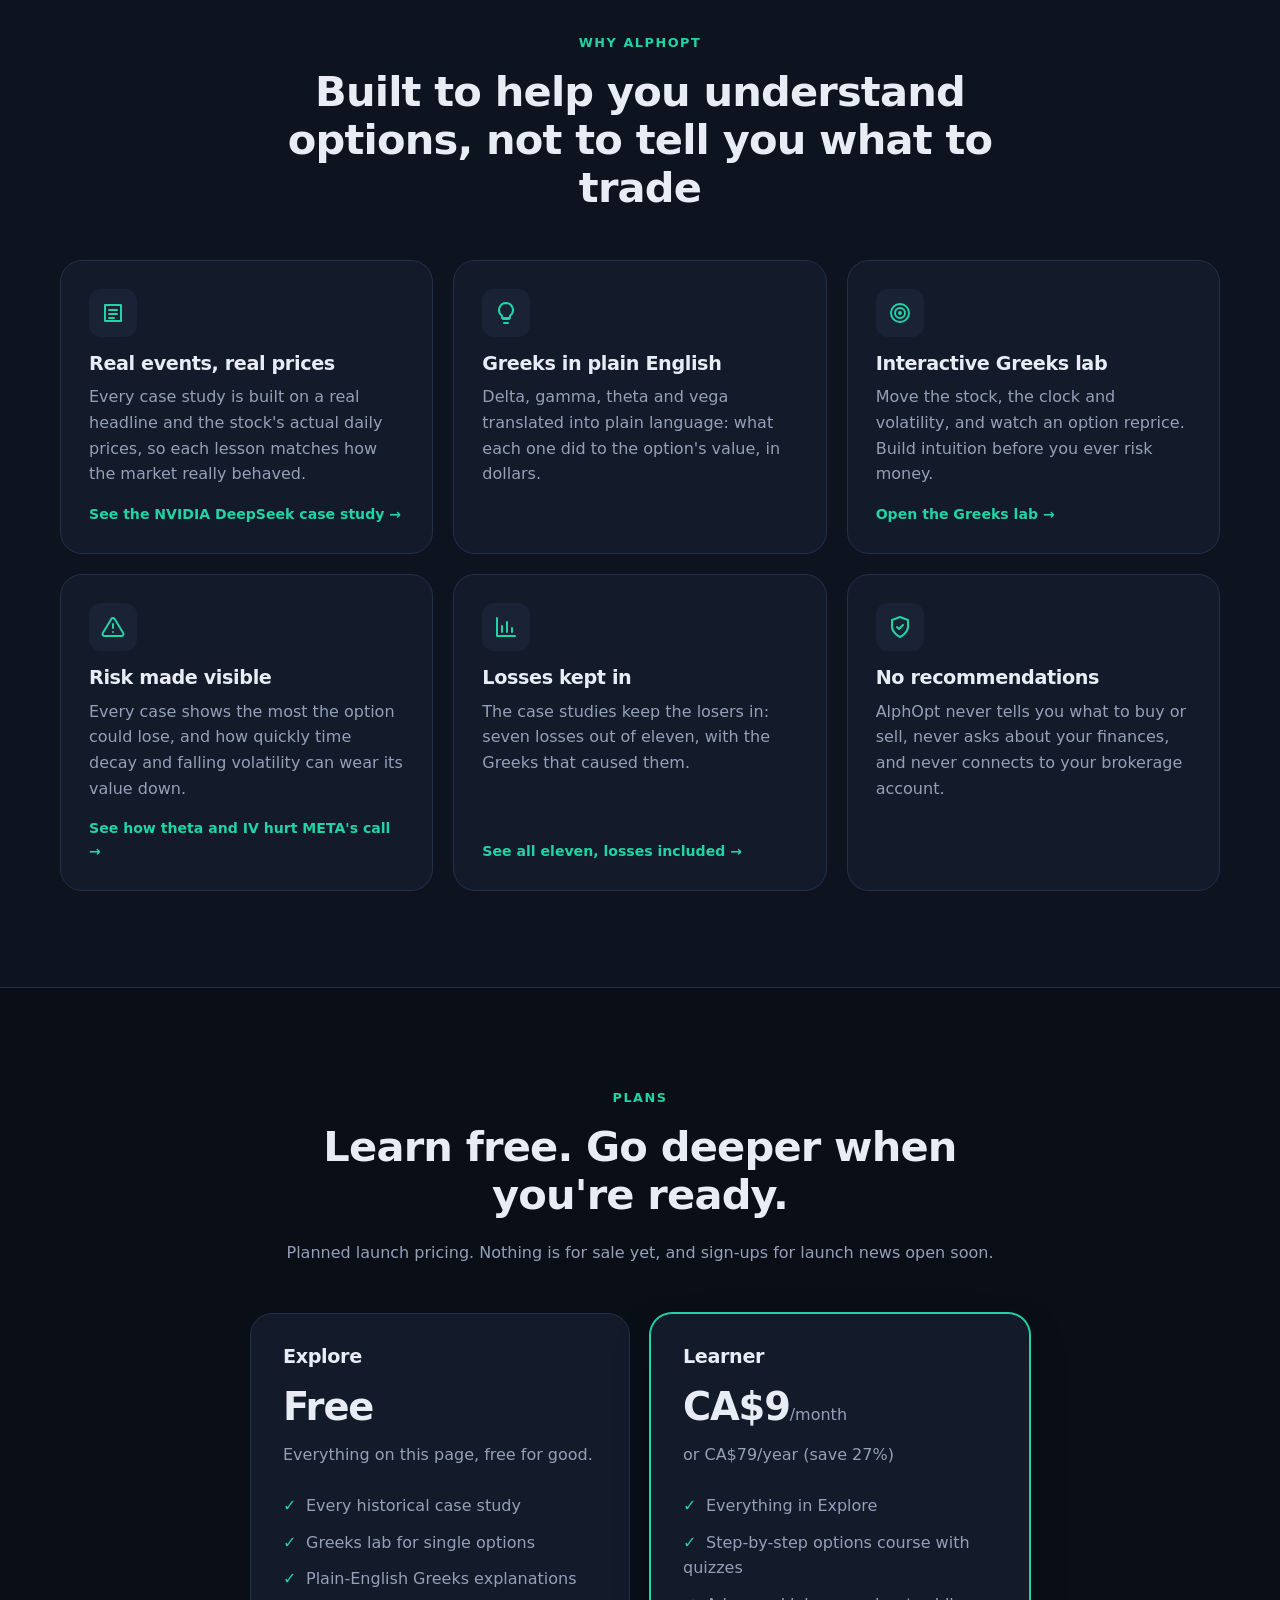
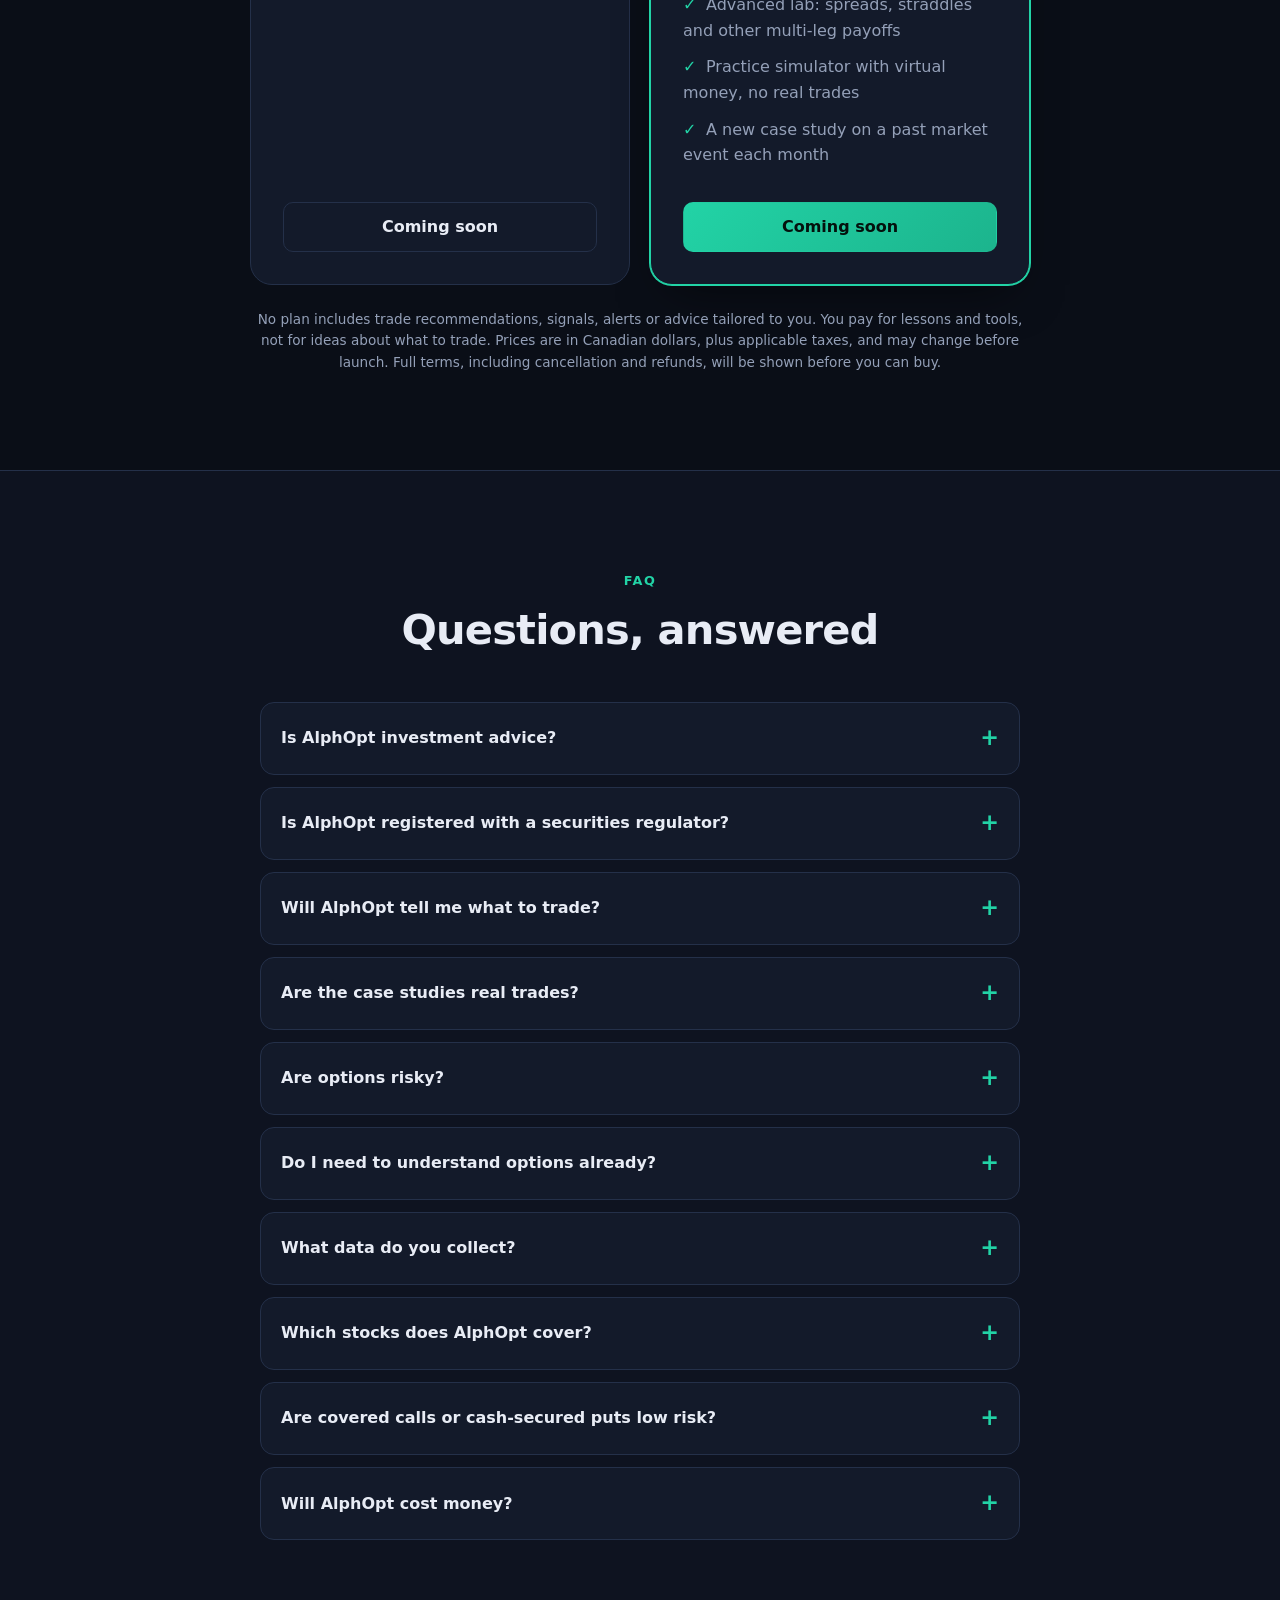
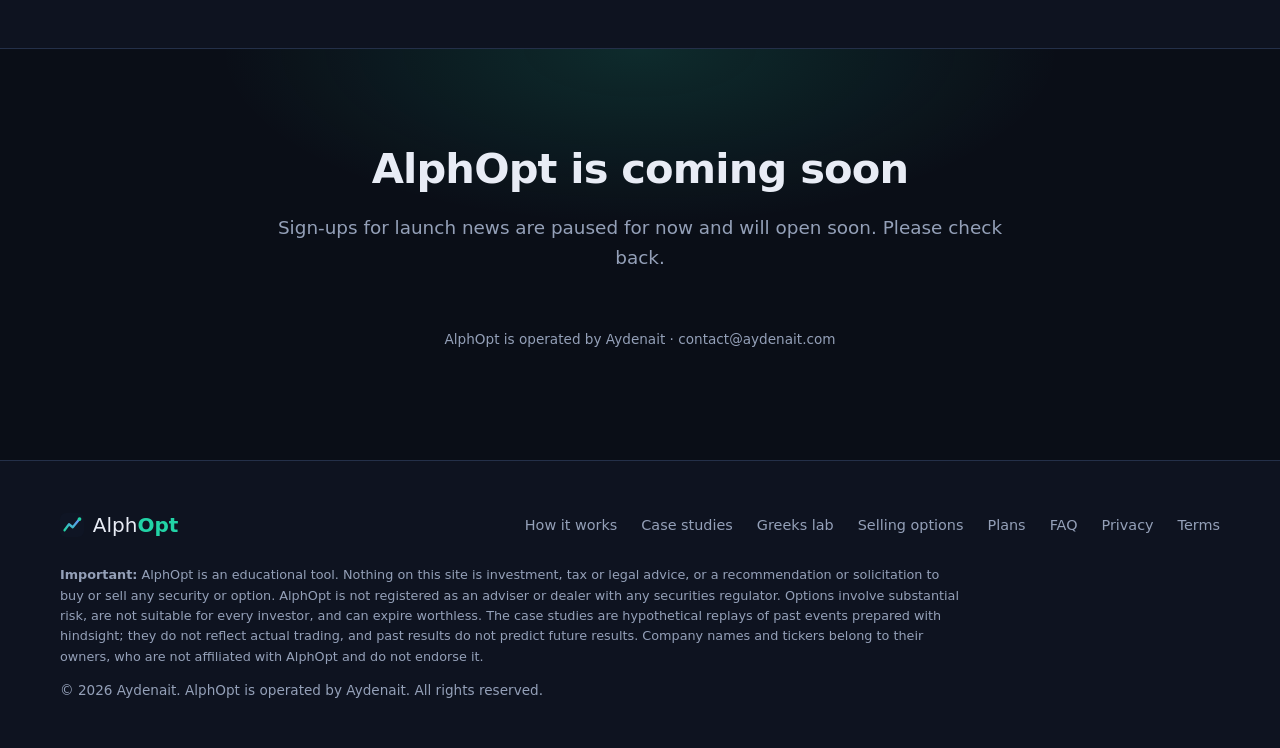
==== commit fffc848d: "Show five case studies in the hero with arrow navigation The hero card now cycles through five repla" ====
--- a/index.html
+++ b/index.html
@@ -93,6 +93,11 @@
               <div class="hero-result" id="hero-result"></div>
               <p class="sig-hero__why" id="hero-why"></p>
             </div>
+            <div class="hero-nav">
+              <button class="hero-nav__btn" id="hero-prev" type="button" aria-label="Previous case study" data-i18n-attr="aria-label:hero.prev">‹</button>
+              <span class="hero-nav__count" id="hero-count" aria-live="polite"></span>
+              <button class="hero-nav__btn" id="hero-next" type="button" aria-label="Next case study" data-i18n-attr="aria-label:hero.next">›</button>
+            </div>
             <p class="phone__note" data-i18n-html="hero.note">Hypothetical replay of a past event, for education only. Not a recommendation. <a href="#cases">See all case studies →</a></p>
           </article>
         </div>
--- a/css/styles.css
+++ b/css/styles.css
@@ -160,6 +160,10 @@
 }
 @keyframes float { 50% { transform: rotate(1.5deg) translateY(-10px); } }
 .phone__bar { display: flex; justify-content: space-between; align-items: center; font-size: 0.85rem; color: var(--muted); padding: 0.25rem 0.4rem 0.9rem; }
+.hero-nav { display: flex; align-items: center; justify-content: center; gap: 1rem; margin-top: 0.8rem; }
+.hero-nav__btn { width: 36px; height: 36px; border-radius: 50%; border: 1px solid var(--border); background: var(--surface); color: var(--text); font-size: 1.3rem; line-height: 1; cursor: pointer; }
+.hero-nav__btn:hover { border-color: var(--brand); color: var(--brand); }
+.hero-nav__count { min-width: 3.5rem; text-align: center; font-family: var(--mono); font-size: 0.85rem; color: var(--muted); }
 .phone__note { text-align: center; font-size: 0.72rem; color: var(--muted); margin: 0.7rem 0 0; }
 .phone__note a { color: var(--brand); font-weight: 600; }
 
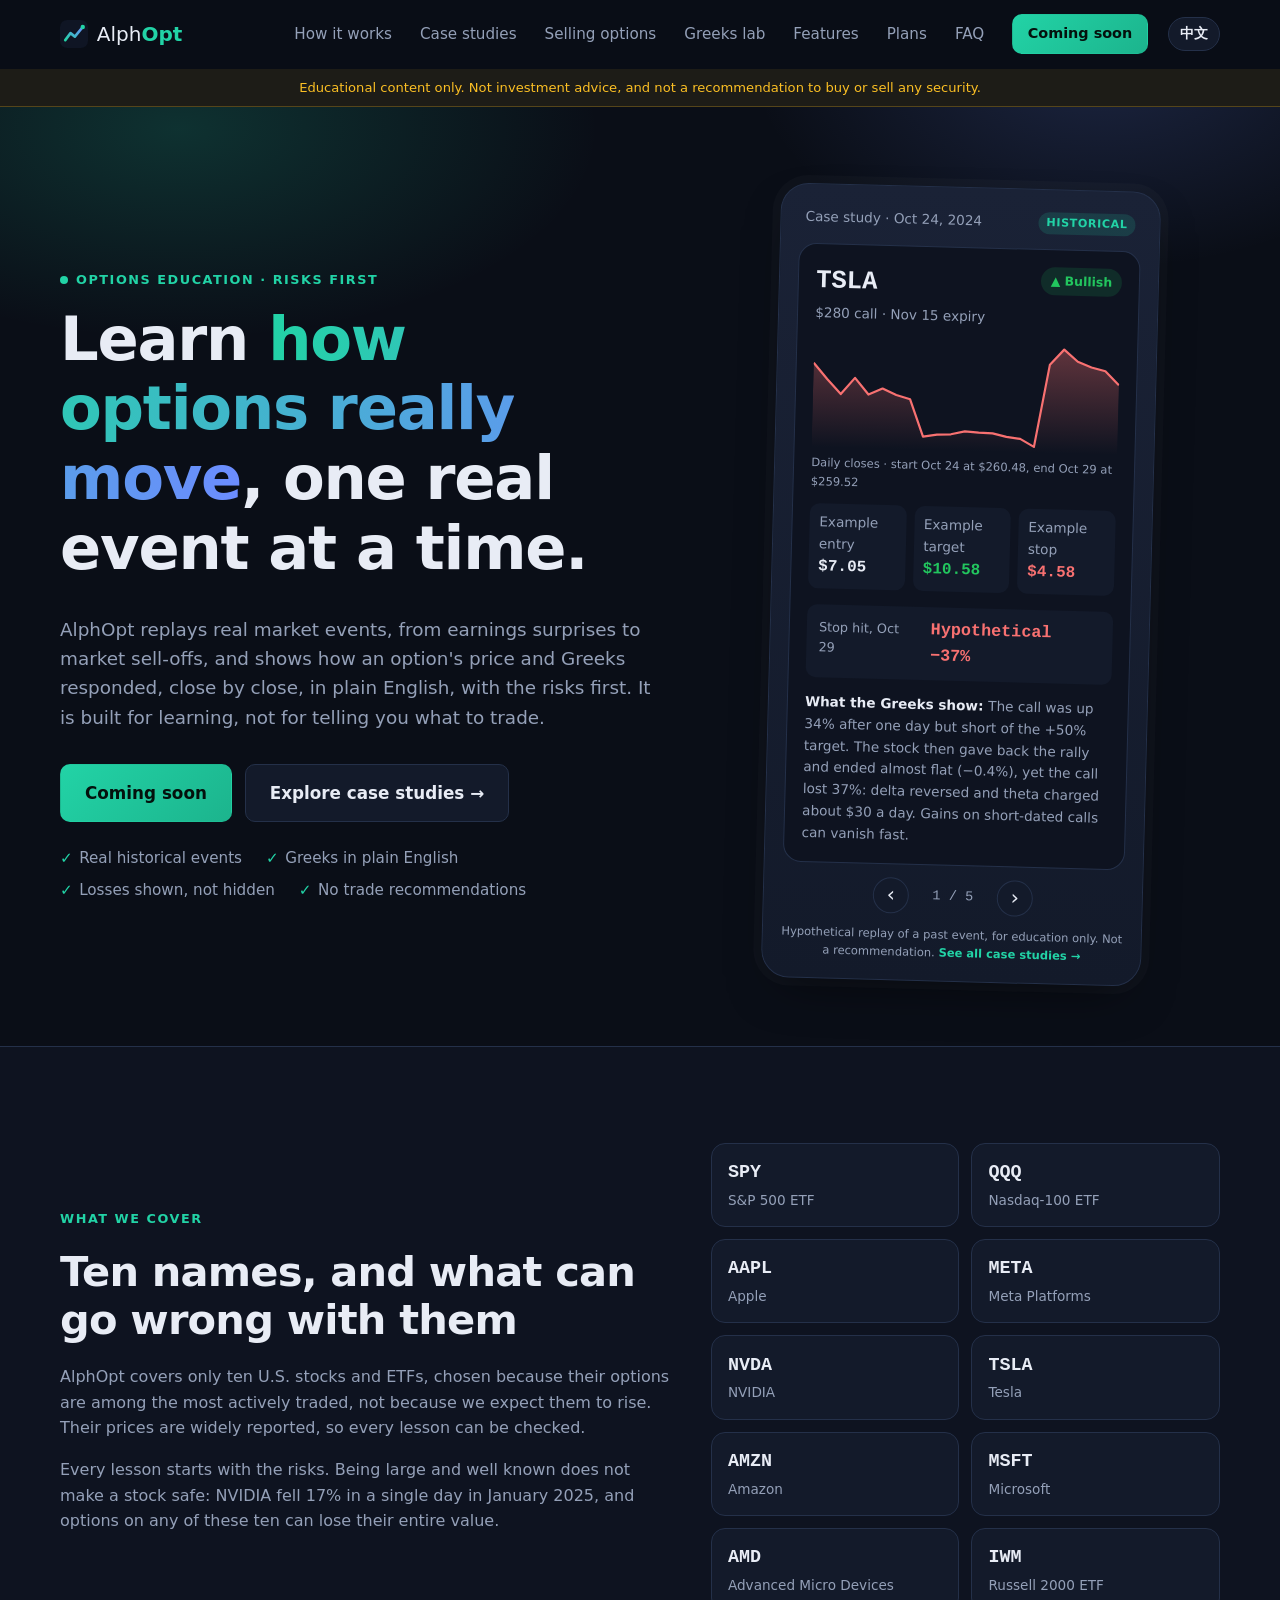
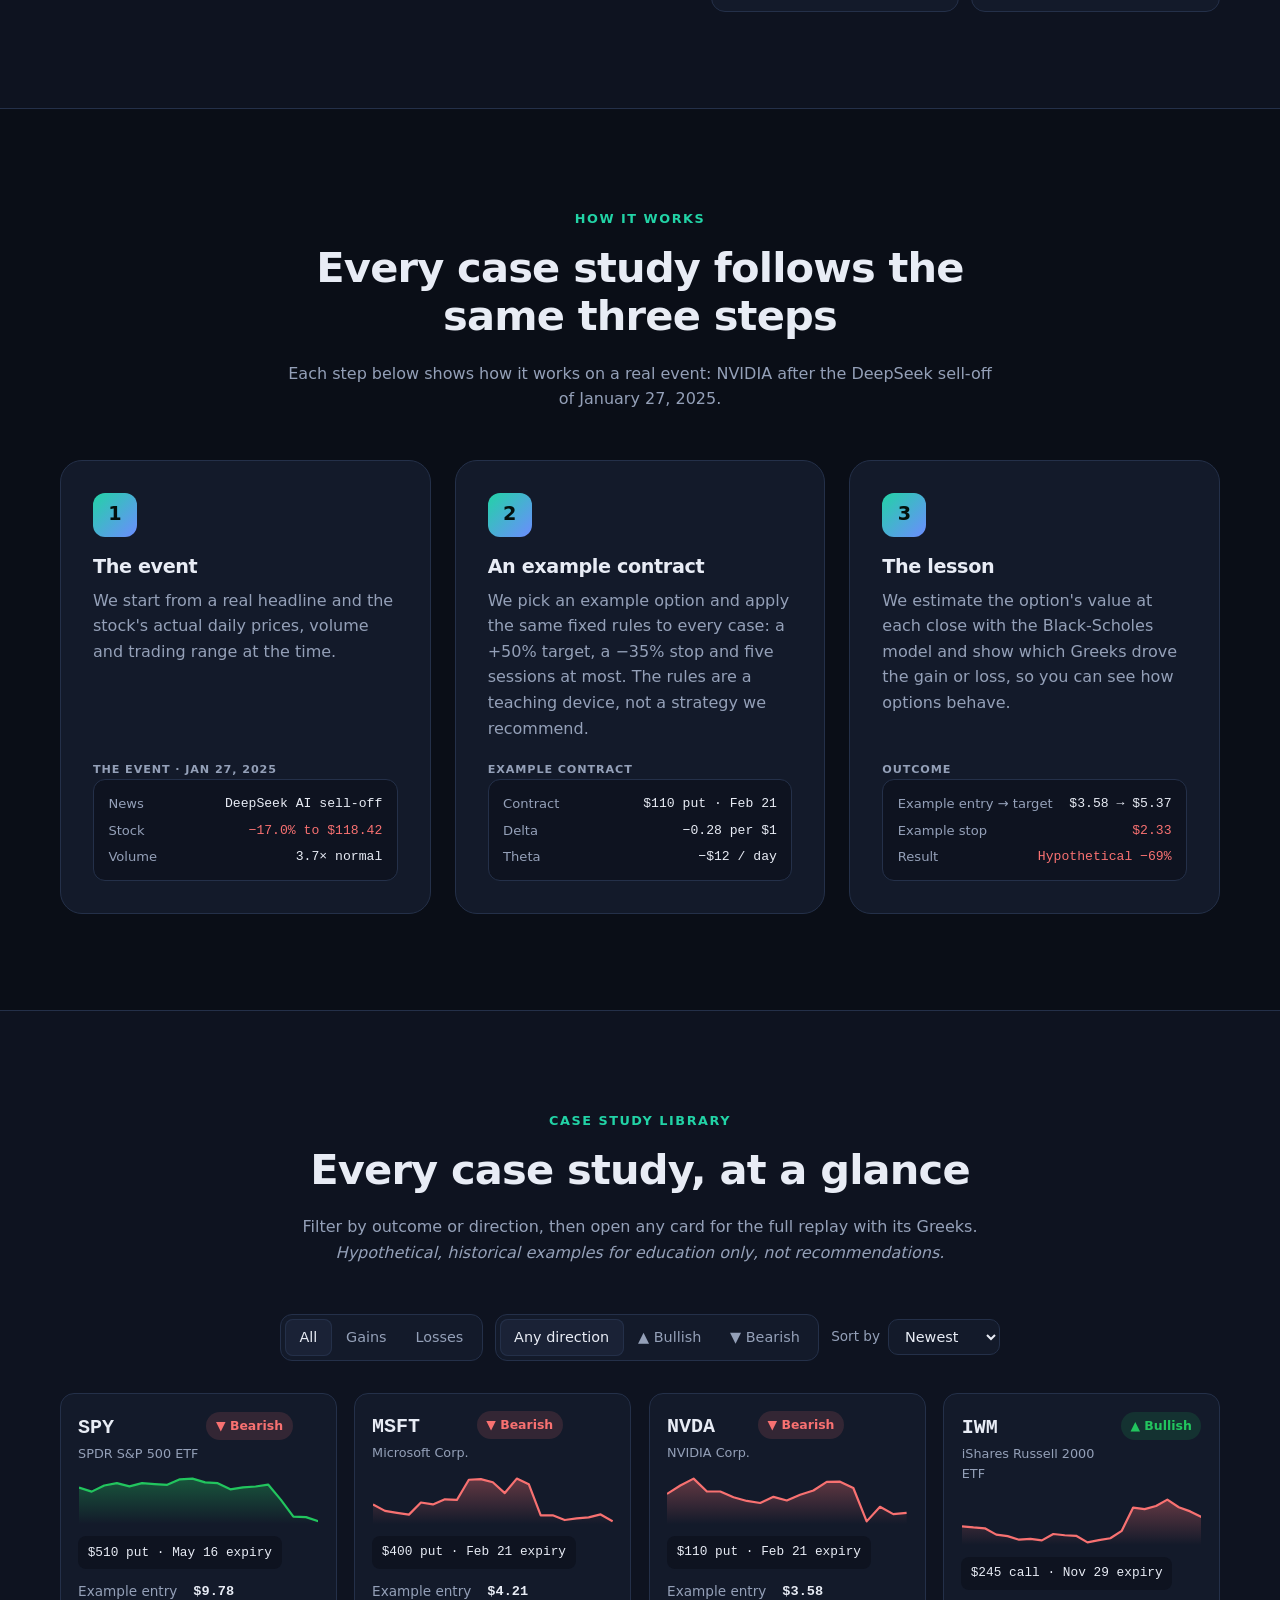
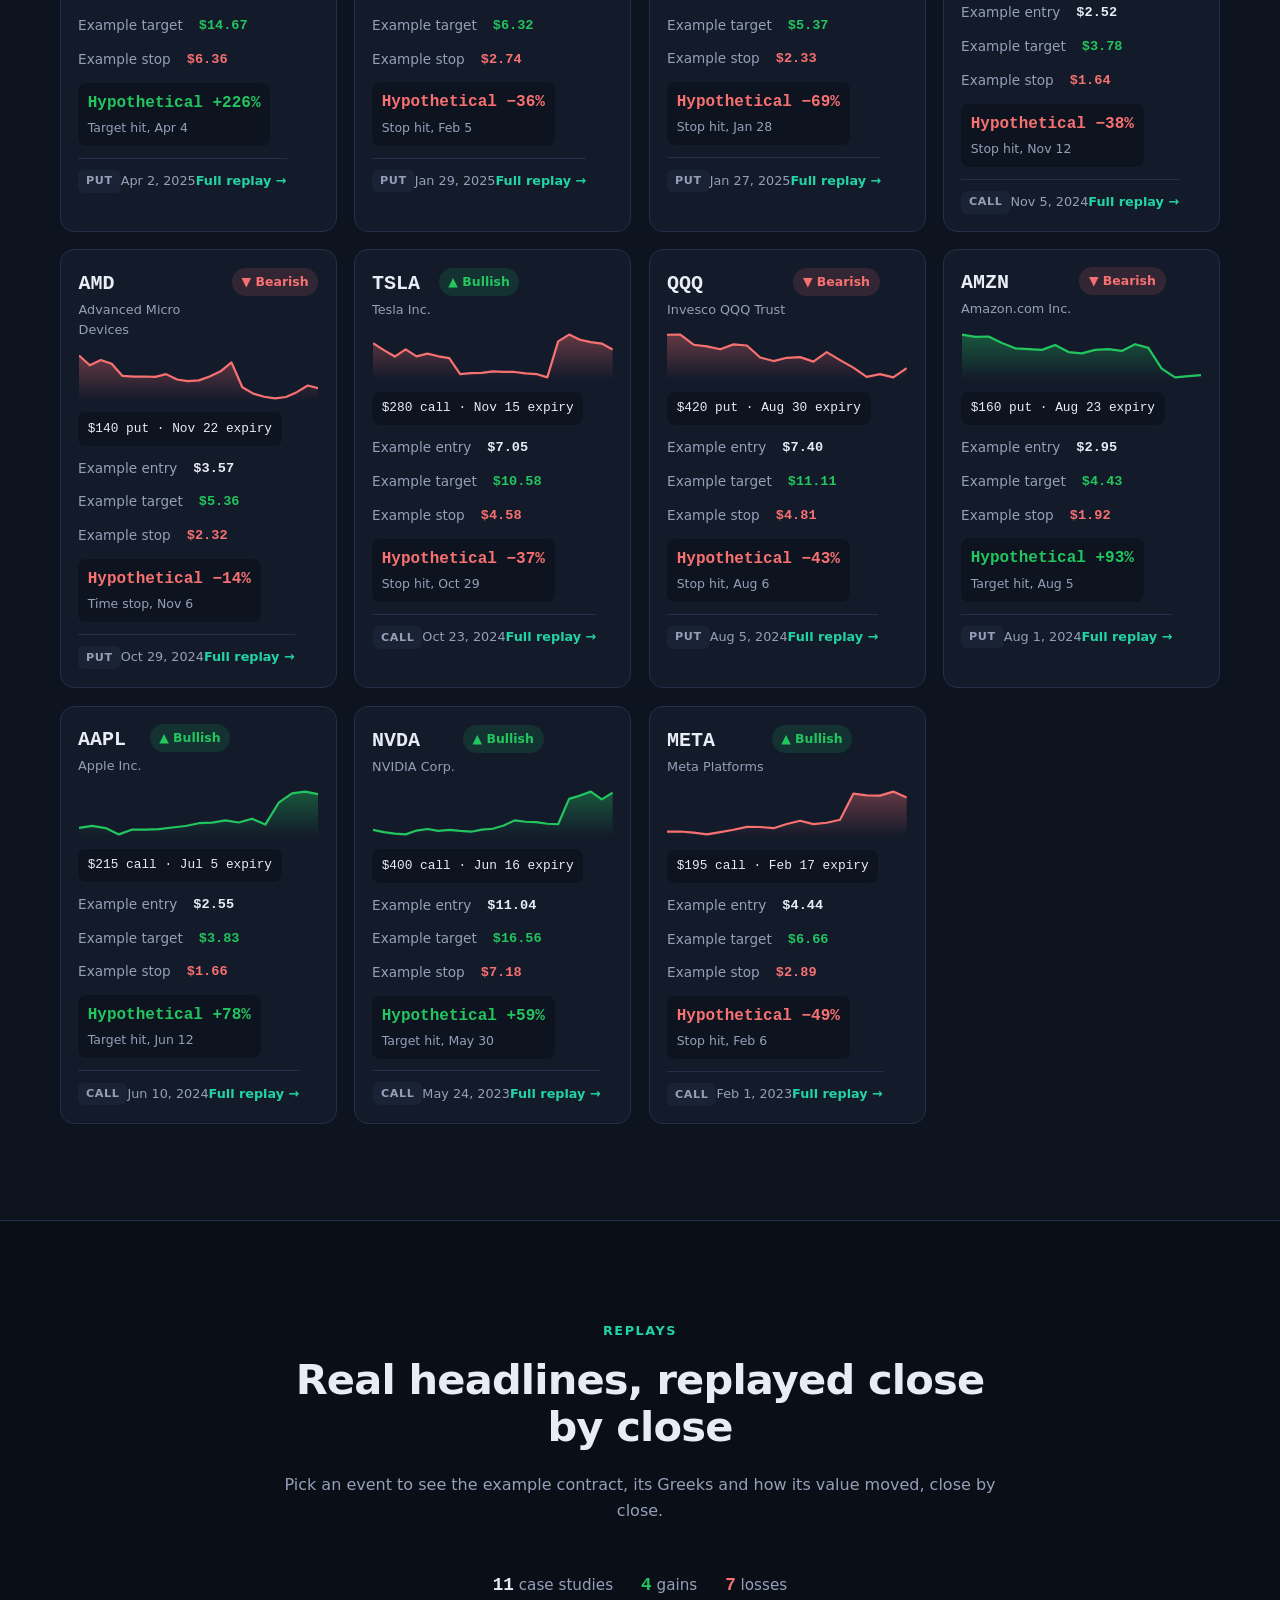
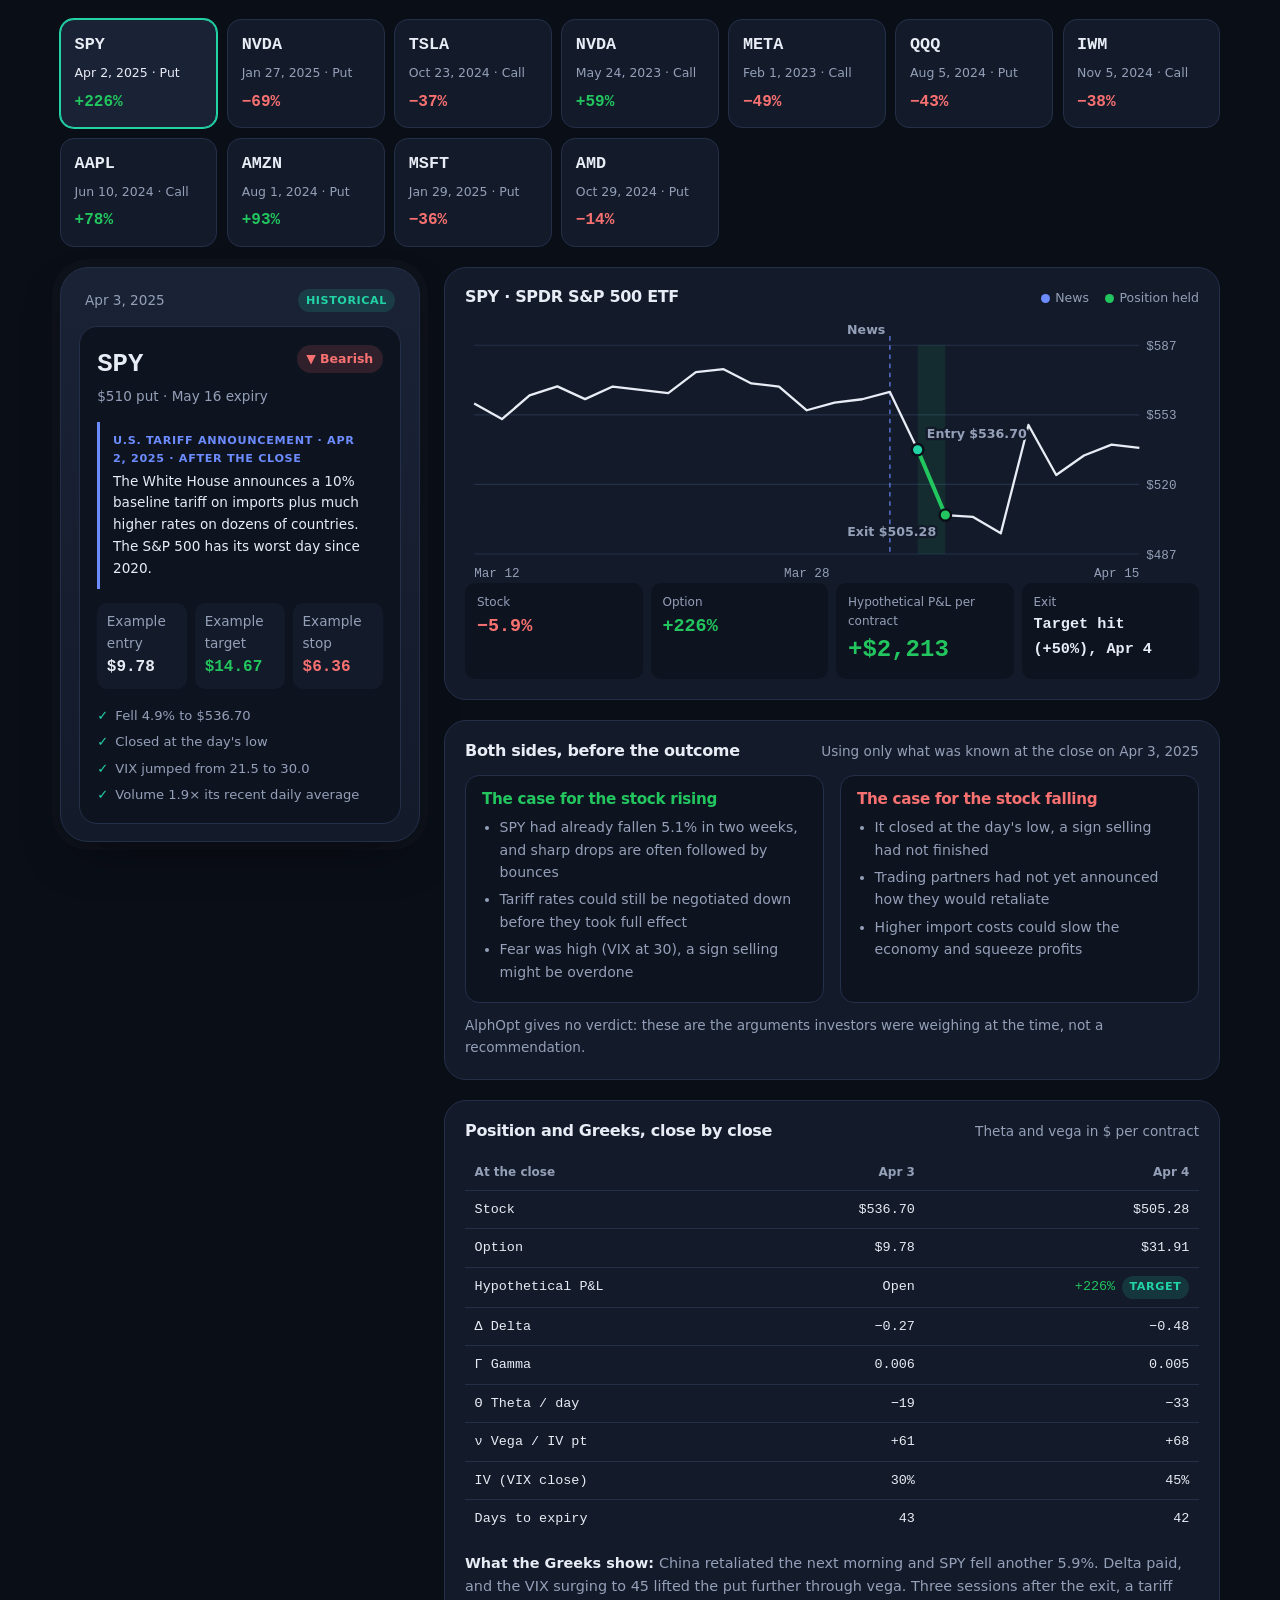
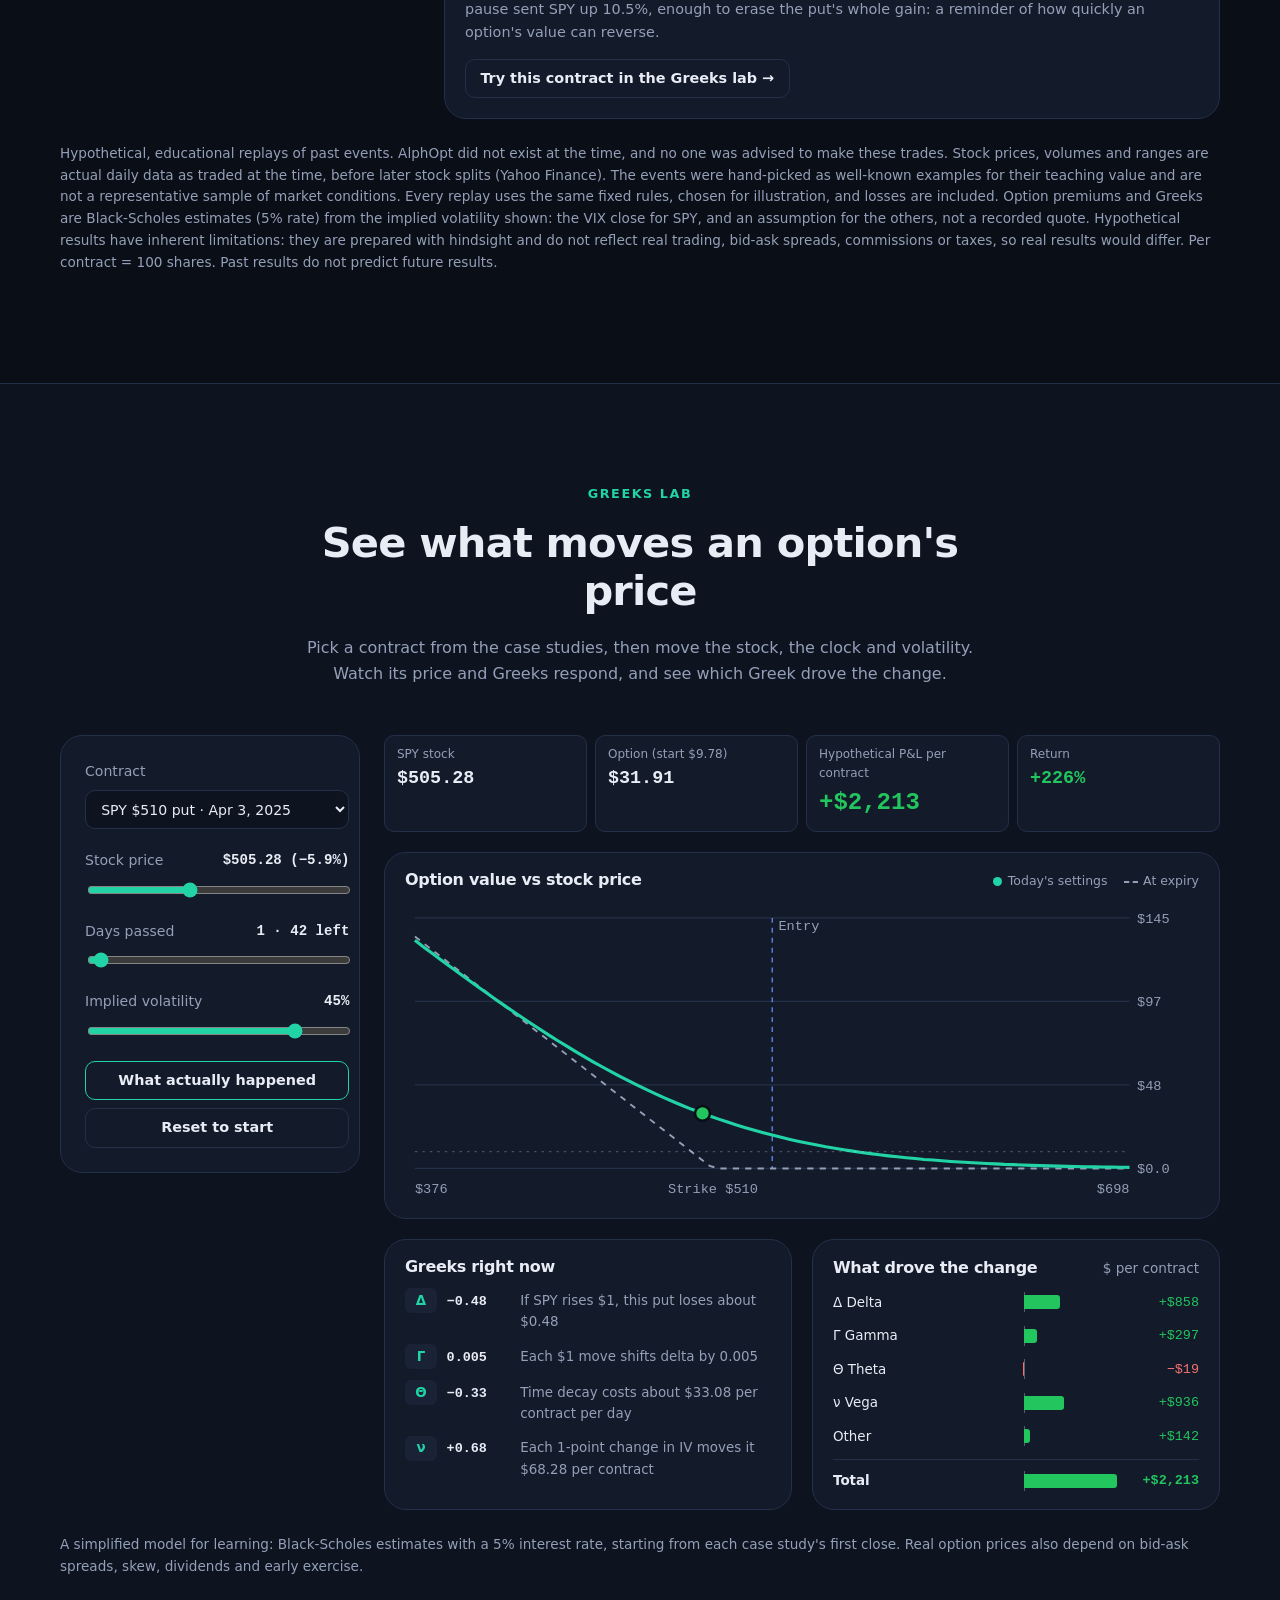
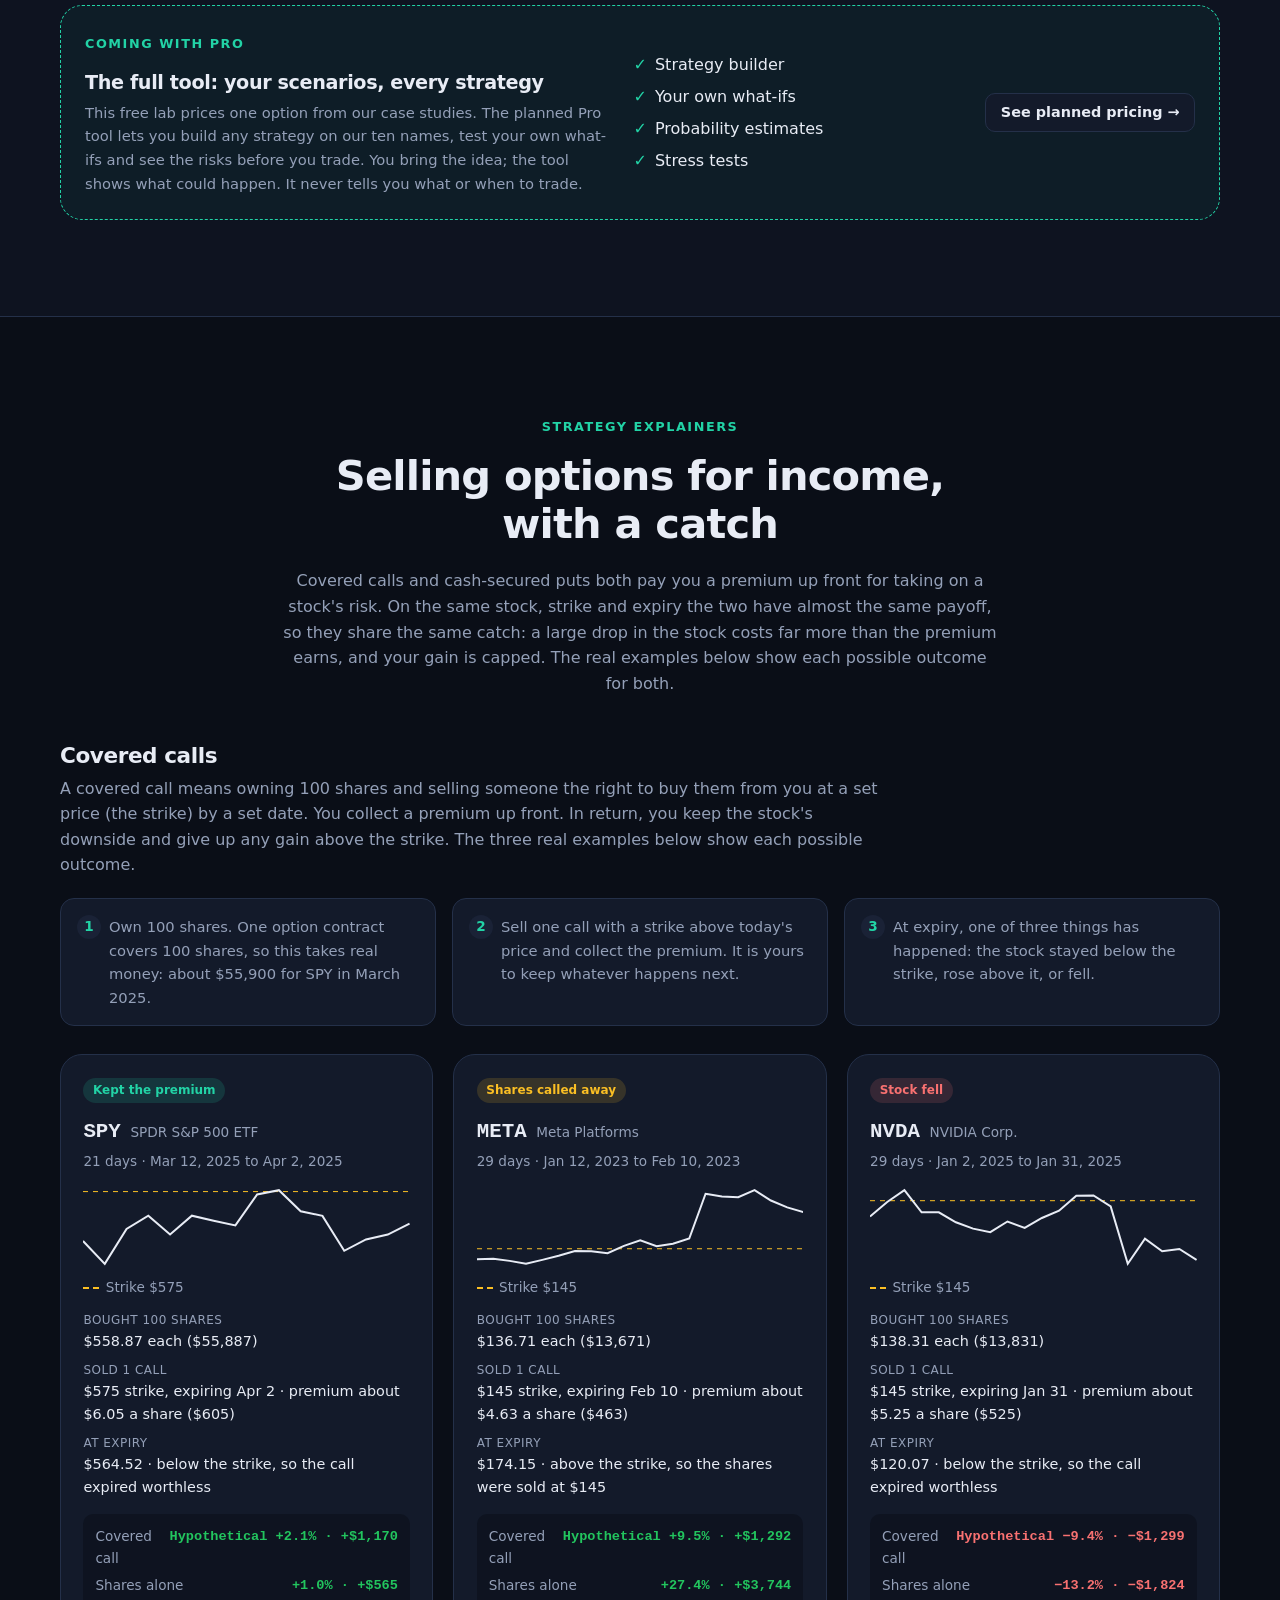
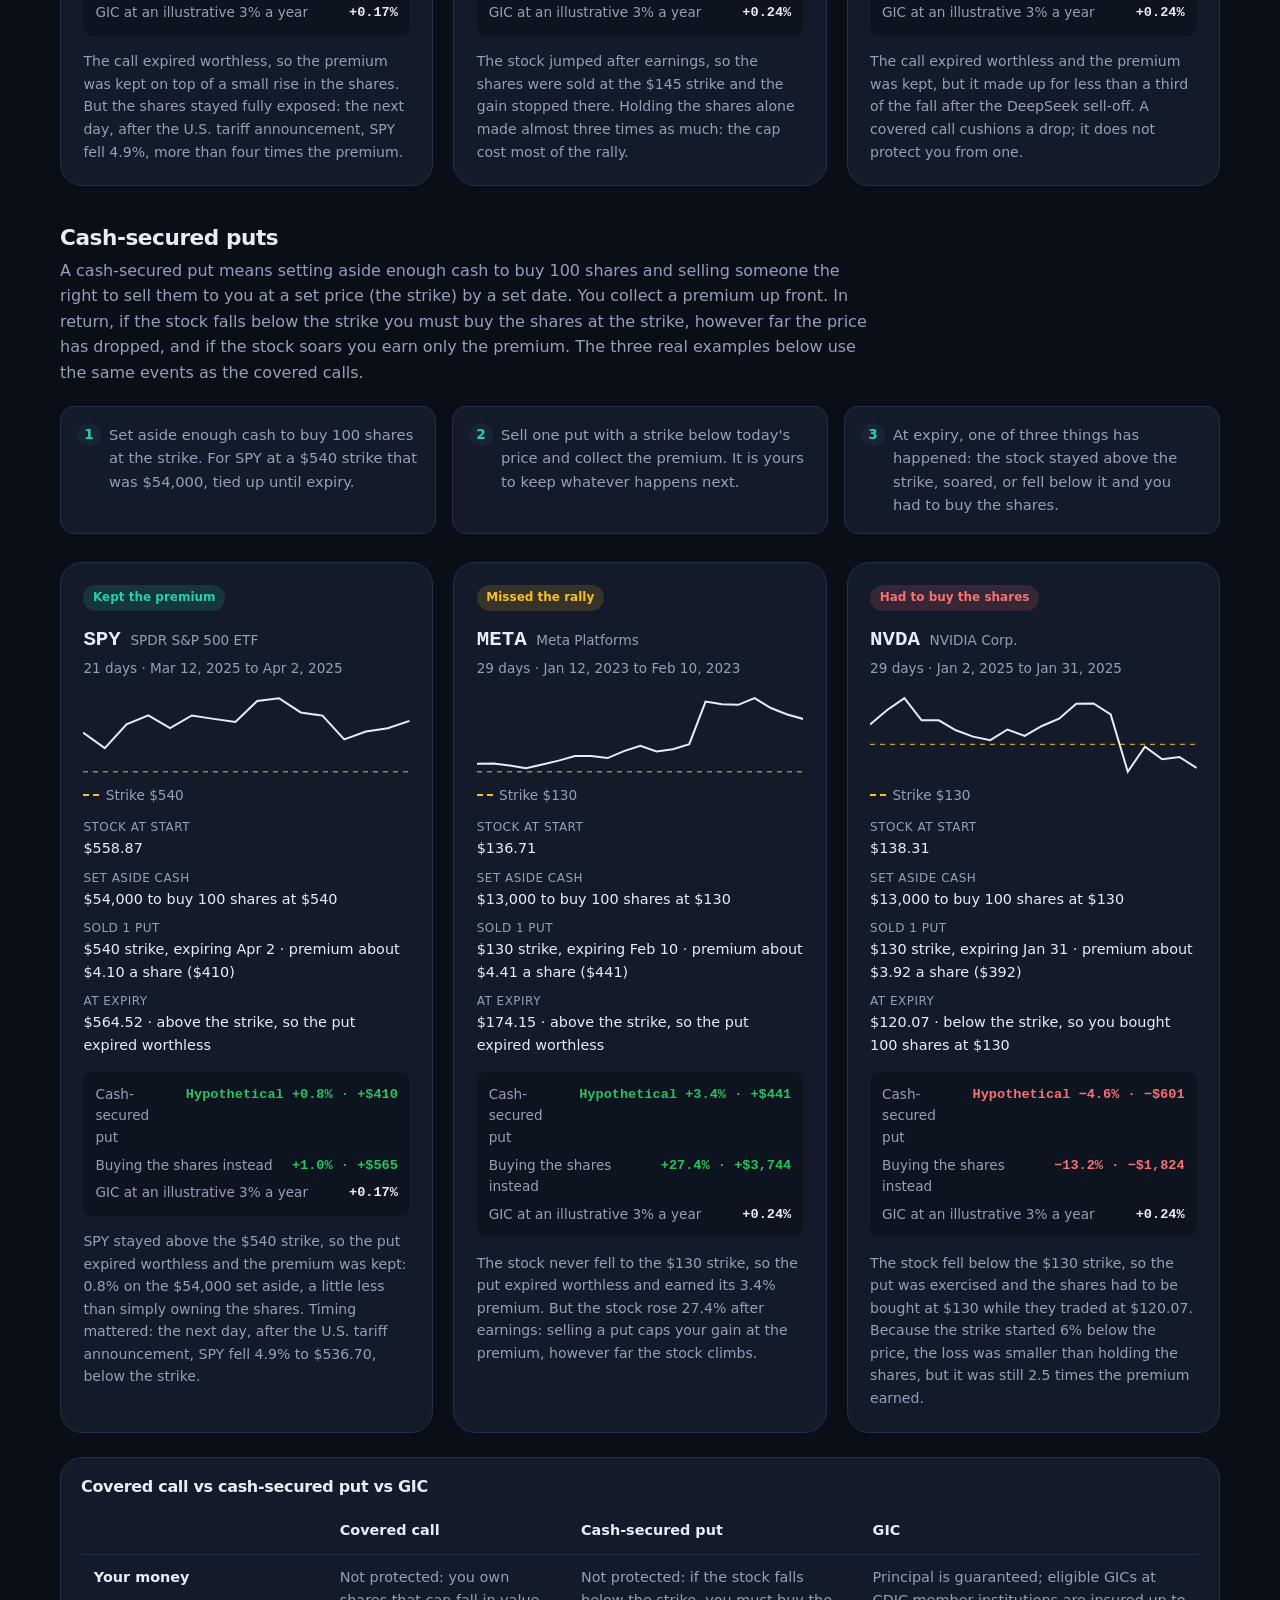
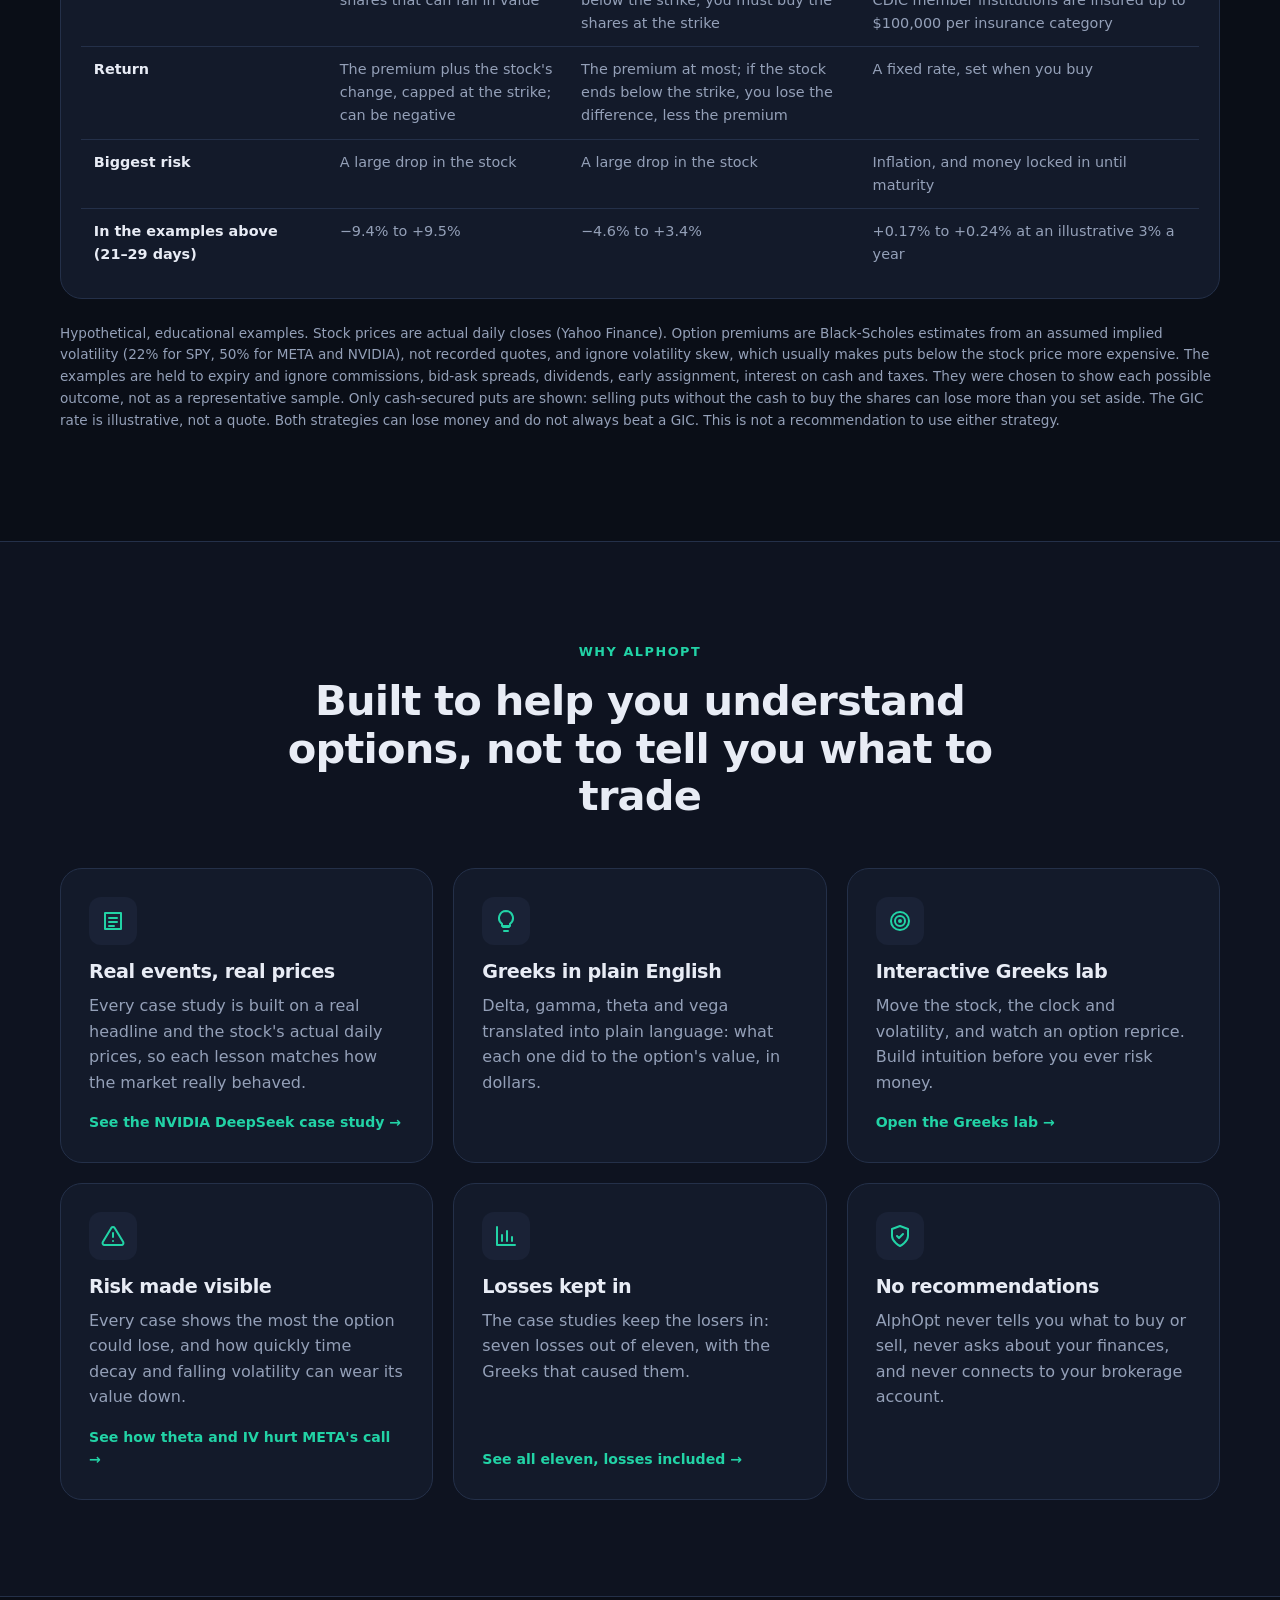
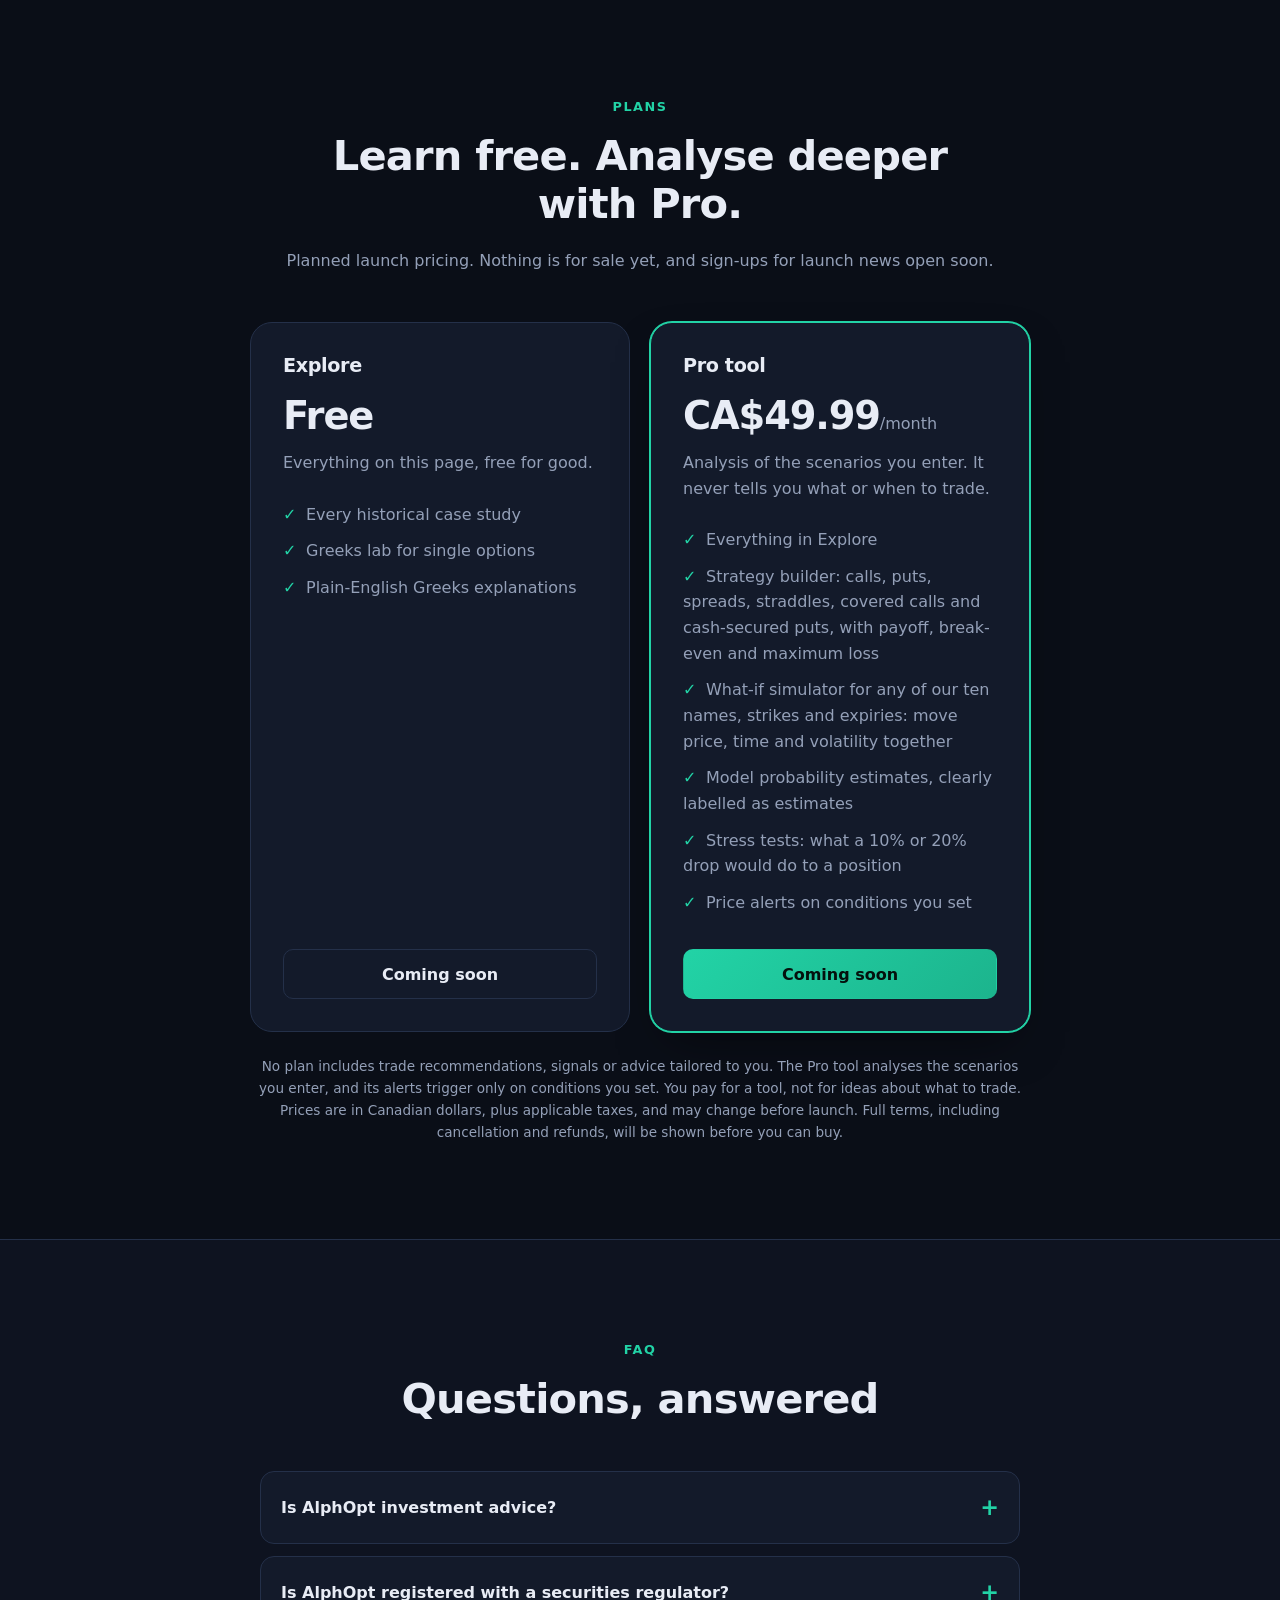
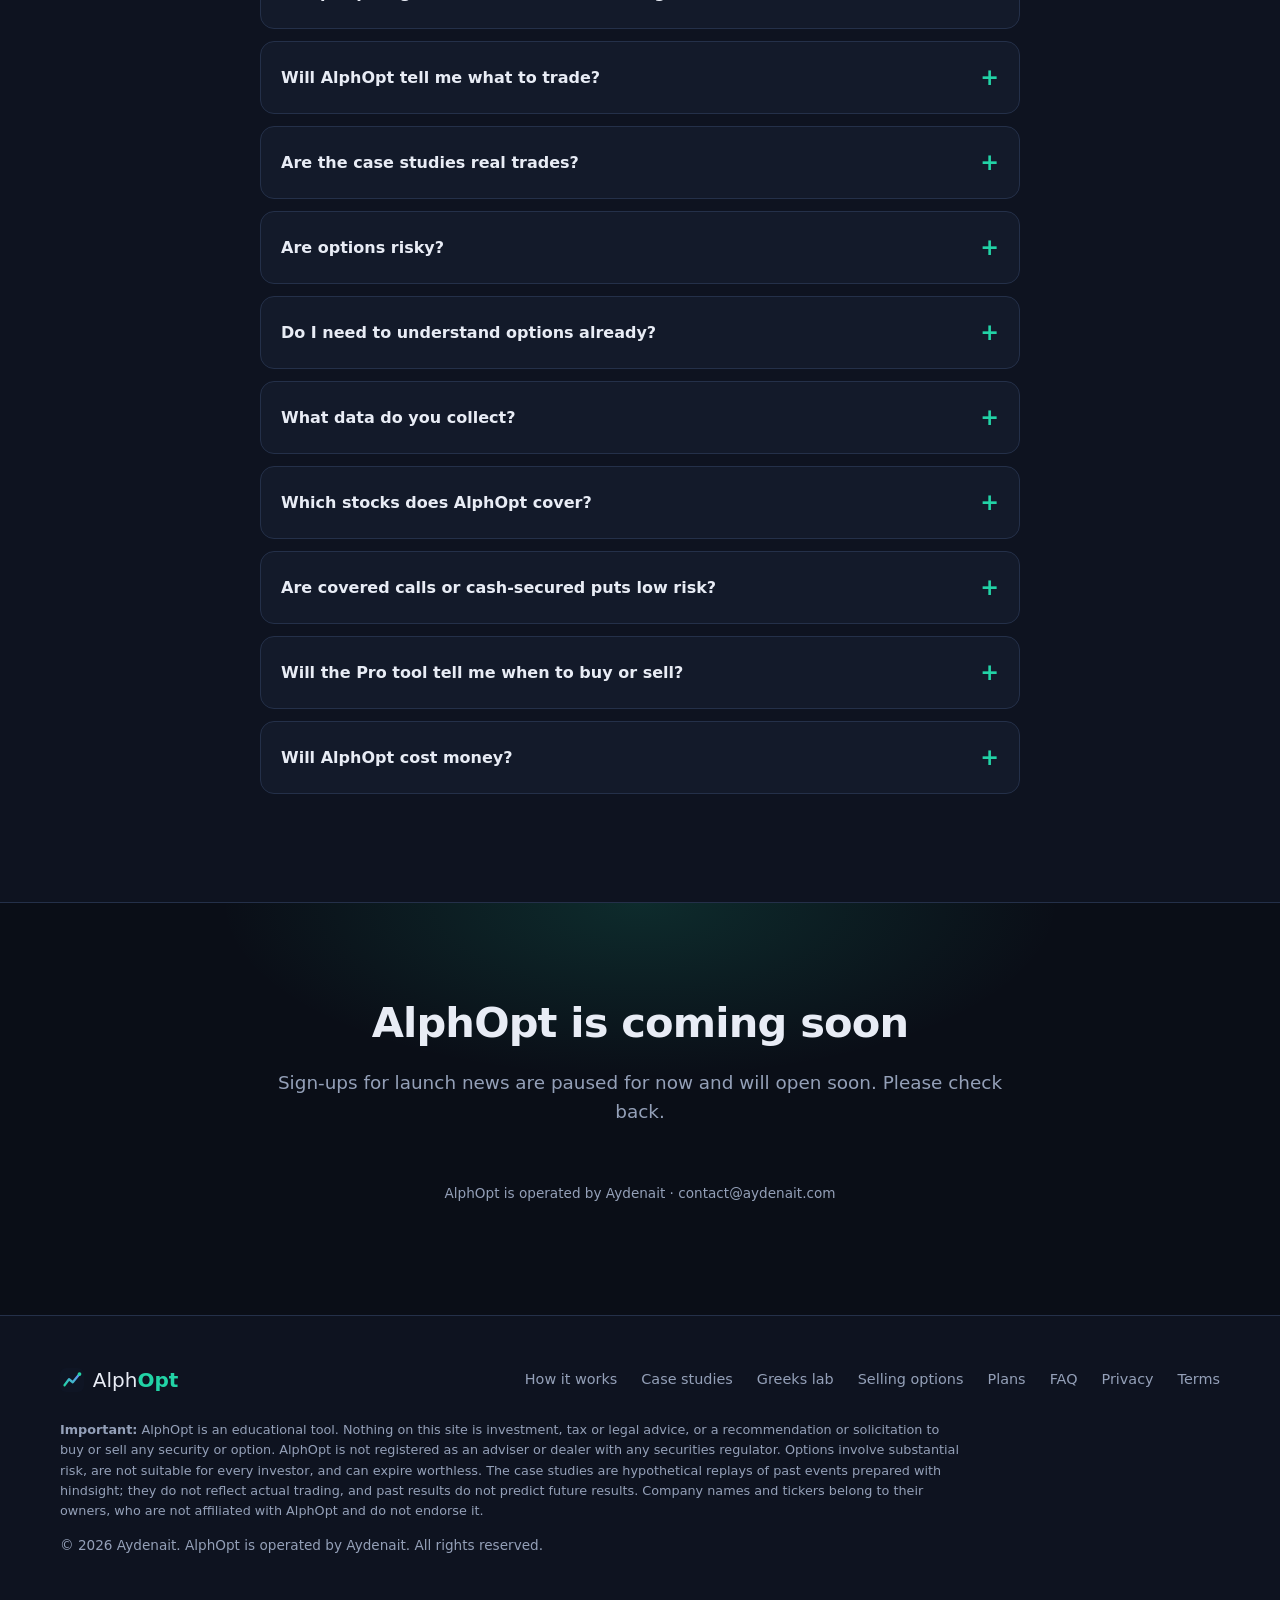
==== commit 203ca20a: "Offer a planned CA$49.99/month Pro tool Replace the Learner plan with a Pro tool that analyses scena" ====
--- a/index.html
+++ b/index.html
@@ -273,6 +273,20 @@
           </div>
         </div>
         <p class="muted small replay__note" data-i18n="lab.note">A simplified model for learning: Black-Scholes estimates with a 5% interest rate, starting from each case study's first close. Real option prices also depend on bid-ask spreads, skew, dividends and early exercise.</p>
+        <div class="pro-preview">
+          <div>
+            <p class="eyebrow" data-i18n="pro.eyebrow">Coming with Pro</p>
+            <h3 data-i18n="pro.h3">The full tool: your scenarios, every strategy</h3>
+            <p class="muted" data-i18n="pro.p">This free lab prices one option from our case studies. The planned Pro tool lets you build any strategy on our ten names, test your own what-ifs and see the risks before you trade. You bring the idea; the tool shows what could happen. It never tells you what or when to trade.</p>
+          </div>
+          <ul class="pro-preview__list">
+            <li data-i18n="pro.f1">Strategy builder</li>
+            <li data-i18n="pro.f2">Your own what-ifs</li>
+            <li data-i18n="pro.f3">Probability estimates</li>
+            <li data-i18n="pro.f4">Stress tests</li>
+          </ul>
+          <a class="btn btn--ghost btn--sm" href="#plans" data-i18n="pro.cta">See planned pricing →</a>
+        </div>
       </div>
     </section>
 
@@ -378,7 +392,7 @@
       <div class="container">
         <header class="section__head">
           <p class="eyebrow" data-i18n="plans.eyebrow">Plans</p>
-          <h2 data-i18n="plans.h2">Learn free. Go deeper when you're ready.</h2>
+          <h2 data-i18n="plans.h2">Learn free. Analyse deeper with Pro.</h2>
           <p class="muted" data-i18n="plans.sub">Planned launch pricing. Nothing is for sale yet, and sign-ups for launch news open soon.</p>
         </header>
         <div class="plans">
@@ -394,20 +408,21 @@
             <a class="btn btn--ghost btn--block" href="#waitlist" data-i18n="cta.join">Coming soon</a>
           </article>
           <article class="plan plan--featured">
-            <h3 data-i18n="plans.learner">Learner</h3>
-            <p class="plan__price"><span class="plan__amt">CA$9</span><span class="muted" data-i18n="plans.mo">/month</span></p>
-            <p class="muted" data-i18n="plans.yearly">or CA$79/year (save 27%)</p>
+            <h3 data-i18n="plans.pro">Pro tool</h3>
+            <p class="plan__price"><span class="plan__amt">CA$49.99</span><span class="muted" data-i18n="plans.mo">/month</span></p>
+            <p class="muted" data-i18n="plans.proP">Analysis of the scenarios you enter. It never tells you what or when to trade.</p>
             <ul>
-              <li data-i18n="plans.l1">Everything in Explore</li>
-              <li data-i18n="plans.l2">Step-by-step options course with quizzes</li>
-              <li data-i18n="plans.l3">Advanced lab: spreads, straddles and other multi-leg payoffs</li>
-              <li data-i18n="plans.l4">Practice simulator with virtual money, no real trades</li>
-              <li data-i18n="plans.l5">A new case study on a past market event each month</li>
+              <li data-i18n="plans.p1">Everything in Explore</li>
+              <li data-i18n="plans.p2">Strategy builder: calls, puts, spreads, straddles, covered calls and cash-secured puts, with payoff, break-even and maximum loss</li>
+              <li data-i18n="plans.p3">What-if simulator for any of our ten names, strikes and expiries: move price, time and volatility together</li>
+              <li data-i18n="plans.p4">Model probability estimates, clearly labelled as estimates</li>
+              <li data-i18n="plans.p5">Stress tests: what a 10% or 20% drop would do to a position</li>
+              <li data-i18n="plans.p6">Price alerts on conditions you set</li>
             </ul>
             <a class="btn btn--primary btn--block" href="#waitlist" data-i18n="cta.join">Coming soon</a>
           </article>
         </div>
-        <p class="plans__note" data-i18n="plans.note">No plan includes trade recommendations, signals, alerts or advice tailored to you. You pay for lessons and tools, not for ideas about what to trade. Prices are in Canadian dollars, plus applicable taxes, and may change before launch. Full terms, including cancellation and refunds, will be shown before you can buy.</p>
+        <p class="plans__note" data-i18n="plans.note">No plan includes trade recommendations, signals or advice tailored to you. The Pro tool analyses the scenarios you enter, and its alerts trigger only on conditions you set. You pay for a tool, not for ideas about what to trade. Prices are in Canadian dollars, plus applicable taxes, and may change before launch. Full terms, including cancellation and refunds, will be shown before you can buy.</p>
       </div>
     </section>
 
@@ -456,8 +471,12 @@
             <p data-i18n="faq.a9">Not in the way a GIC is. With a covered call you own the shares; with a cash-secured put you have promised to buy them at the strike. Either way you carry most of the stock's downside: the premium offsets only a small part of a fall, and your gain is capped. On the same stock, strike and expiry the two have almost the same payoff. Both can lose money, and neither always beats a GIC. The examples on this page show every outcome.</p>
           </details>
           <details>
+            <summary data-i18n="faq.q11">Will the Pro tool tell me when to buy or sell?</summary>
+            <p data-i18n="faq.a11">No. The Pro tool analyses scenarios you choose: you enter a stock, an option or a strategy and your own assumptions, and it shows the possible outcomes, break-even points and risks. It does not generate trade ideas, signals or timing, and its alerts fire only on conditions you set.</p>
+          </details>
+          <details>
             <summary data-i18n="faq.q8">Will AlphOpt cost money?</summary>
-            <p data-i18n="faq.a8">The case studies and the basic Greeks lab will stay free. A paid Learner plan is planned for launch, with a structured course, advanced tools and a practice simulator. It is not on sale yet. Paying never buys trade recommendations: every plan is education only.</p>
+            <p data-i18n="faq.a8">The case studies and the basic Greeks lab will stay free. A paid Pro tool is planned for launch at CA$49.99 a month, plus tax, with a strategy builder, a what-if simulator, probability estimates, stress tests and price alerts you set. It is not on sale yet. Paying never buys trade recommendations: the tool analyses your own scenarios.</p>
           </details>
         </div>
       </div>
--- a/css/styles.css
+++ b/css/styles.css
@@ -354,6 +354,23 @@
 .driver__fill--gain { left: 50%; background: var(--up); border-radius: 0 3px 3px 0; }
 .driver__fill--loss { right: 50%; background: var(--down); border-radius: 3px 0 0 3px; }
 .driver--total { padding-top: 0.6rem; border-top: 1px solid var(--border); font-weight: 600; }
+
+/* Pro preview */
+.pro-preview { margin-top: 1.75rem; display: grid; grid-template-columns: 1.6fr 1fr auto; gap: 1.5rem; align-items: center; padding: 1.5rem; border: 1px dashed var(--brand); border-radius: var(--radius-lg); background: rgba(34, 211, 166, 0.05); }
+.pro-preview h3 { margin: 0.2rem 0 0.4rem; }
+.pro-preview p.muted { margin: 0; font-size: 0.92rem; }
+.pro-preview__list { list-style: none; margin: 0; padding: 0; display: grid; gap: 0.4rem; }
+.pro-preview__list li::before { content: "✓"; color: var(--brand); font-weight: 700; margin-right: 0.5rem; }
+
+/* Both sides */
+.sides__grid { display: grid; grid-template-columns: 1fr 1fr; gap: 1rem; }
+.sides__col { padding: 0.9rem 1rem; border-radius: var(--radius); background: var(--bg-alt); border: 1px solid var(--border); }
+.sides__col h4 { margin: 0 0 0.5rem; font-size: 0.95rem; }
+.sides__col--bull h4 { color: var(--up); }
+.sides__col--bear h4 { color: var(--down); }
+.sides__col ul { margin: 0; padding-left: 1.1rem; }
+.sides__col li { color: var(--muted); font-size: 0.88rem; margin: 0.3rem 0; }
+.sides__note { margin: 0.75rem 0 0; }
 
 /* Coverage */
 .focus__inner { display: grid; grid-template-columns: 1.2fr 1fr; gap: 2.5rem; align-items: center; }
@@ -520,7 +537,7 @@
   .section { padding: 4.5rem 0; }
   .steps, .features { grid-template-columns: 1fr; }
   .plans { grid-template-columns: 1fr; }
-  .cc-how, .cc-cards, .focus__inner { grid-template-columns: 1fr; }
+  .cc-how, .cc-cards, .focus__inner, .sides__grid, .pro-preview { grid-template-columns: 1fr; }
   .replay-tabs { display: flex; overflow-x: auto; scroll-snap-type: x mandatory; padding-bottom: 0.4rem; scrollbar-width: thin; scrollbar-color: var(--border) transparent; }
   .replay-tab { flex: 0 0 140px; scroll-snap-align: start; }
   .result { grid-template-columns: repeat(2, 1fr); }
